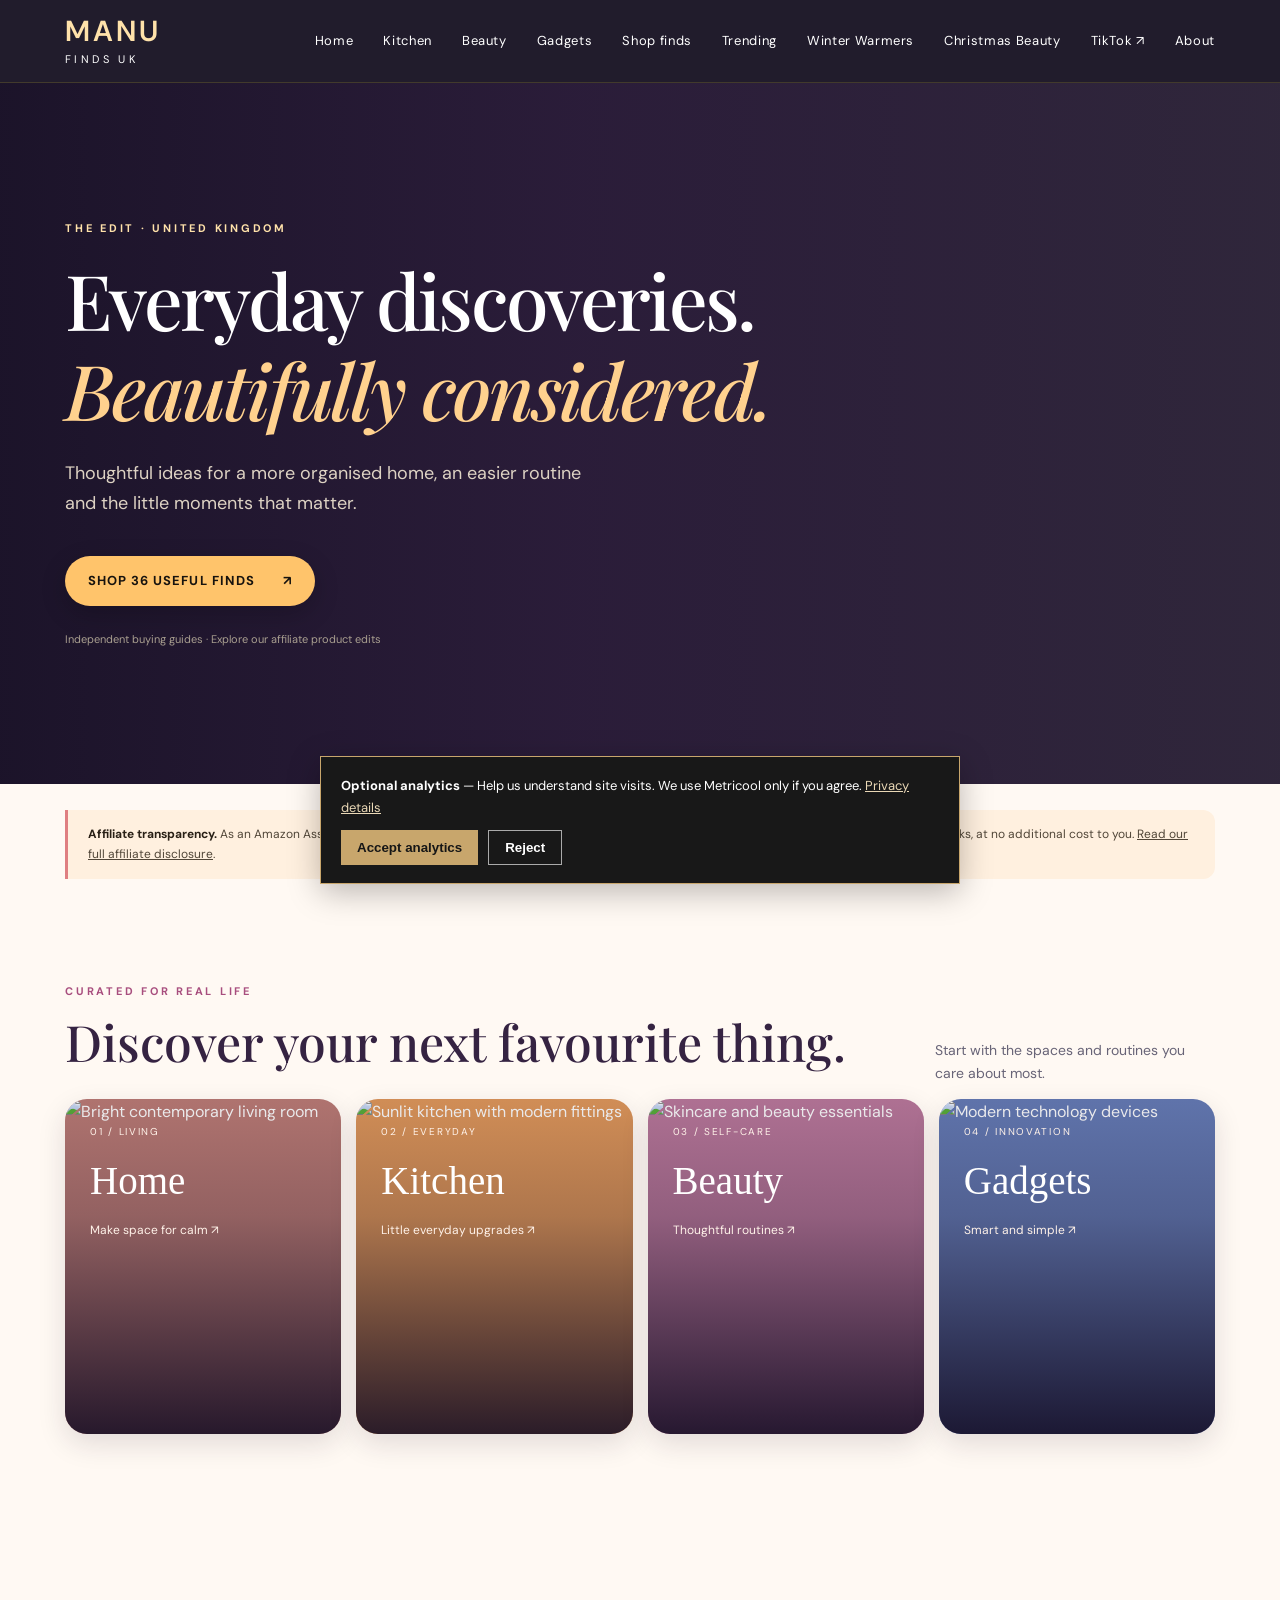
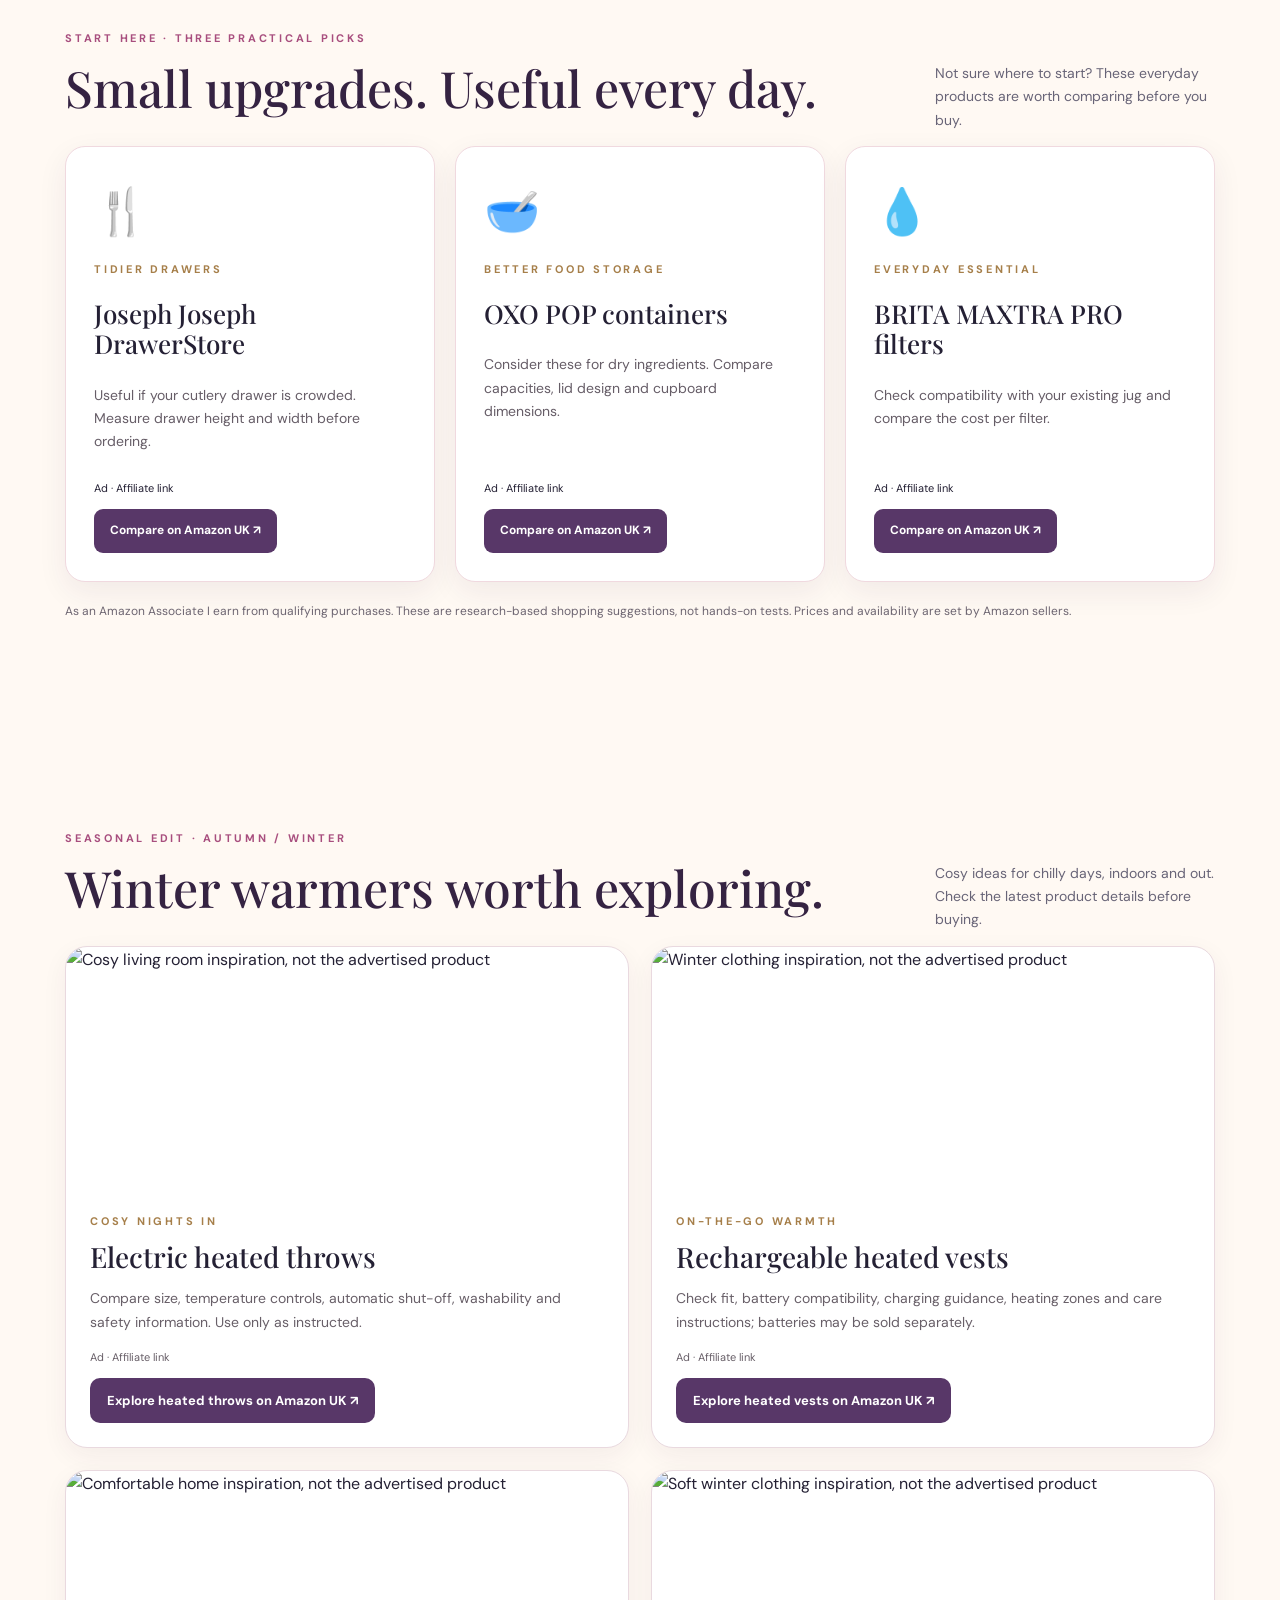
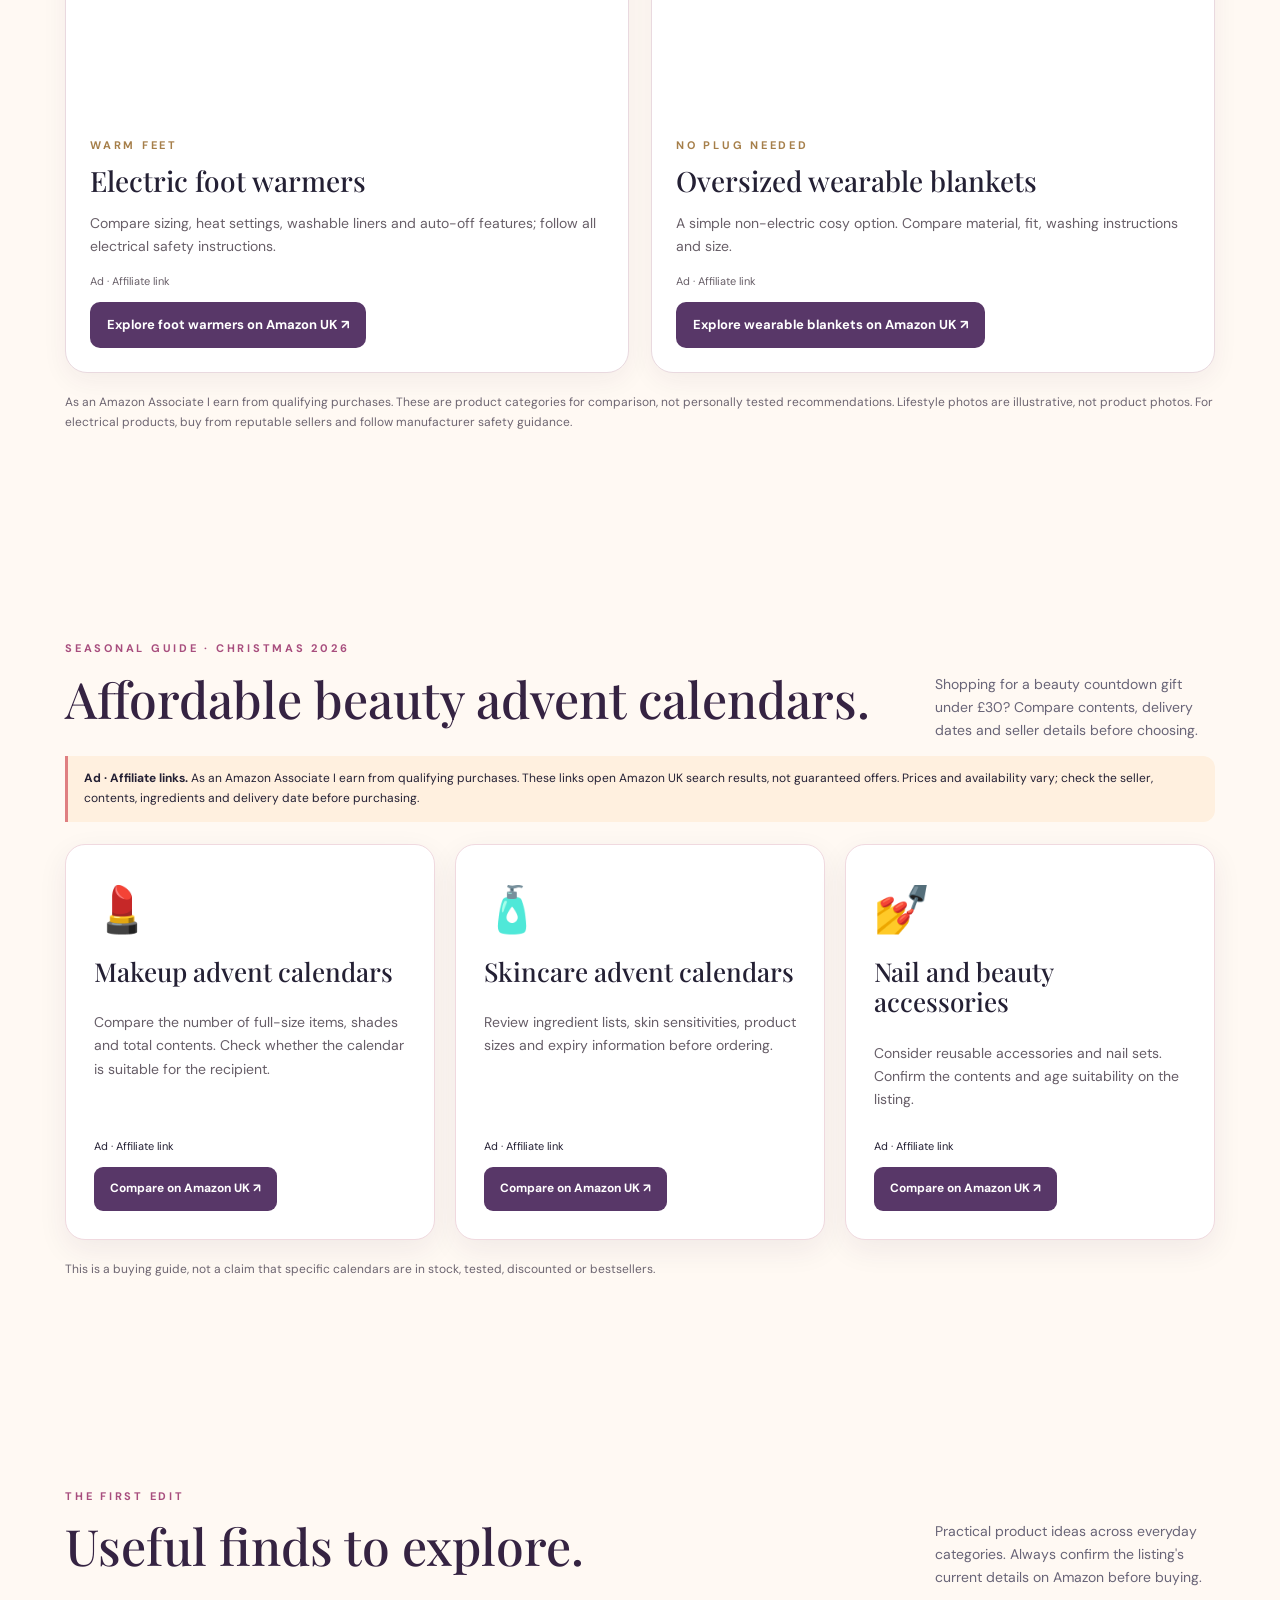
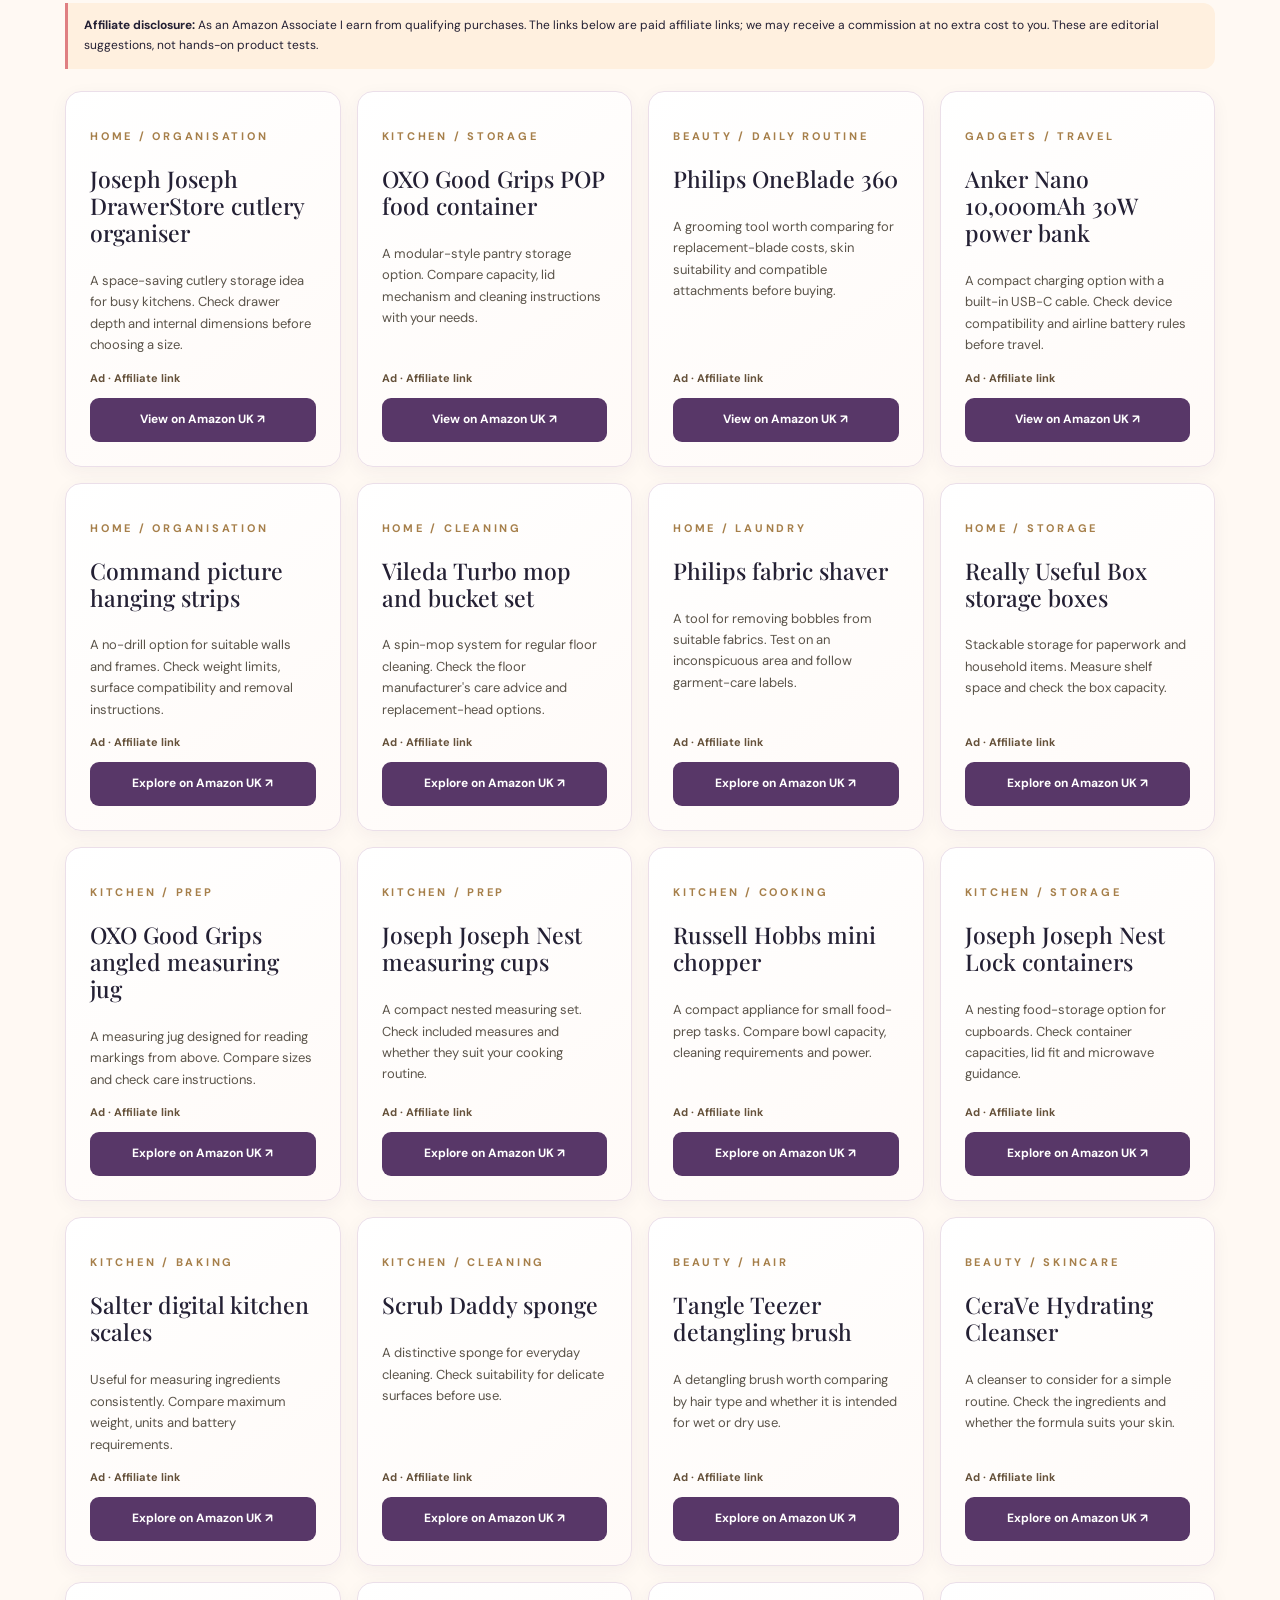
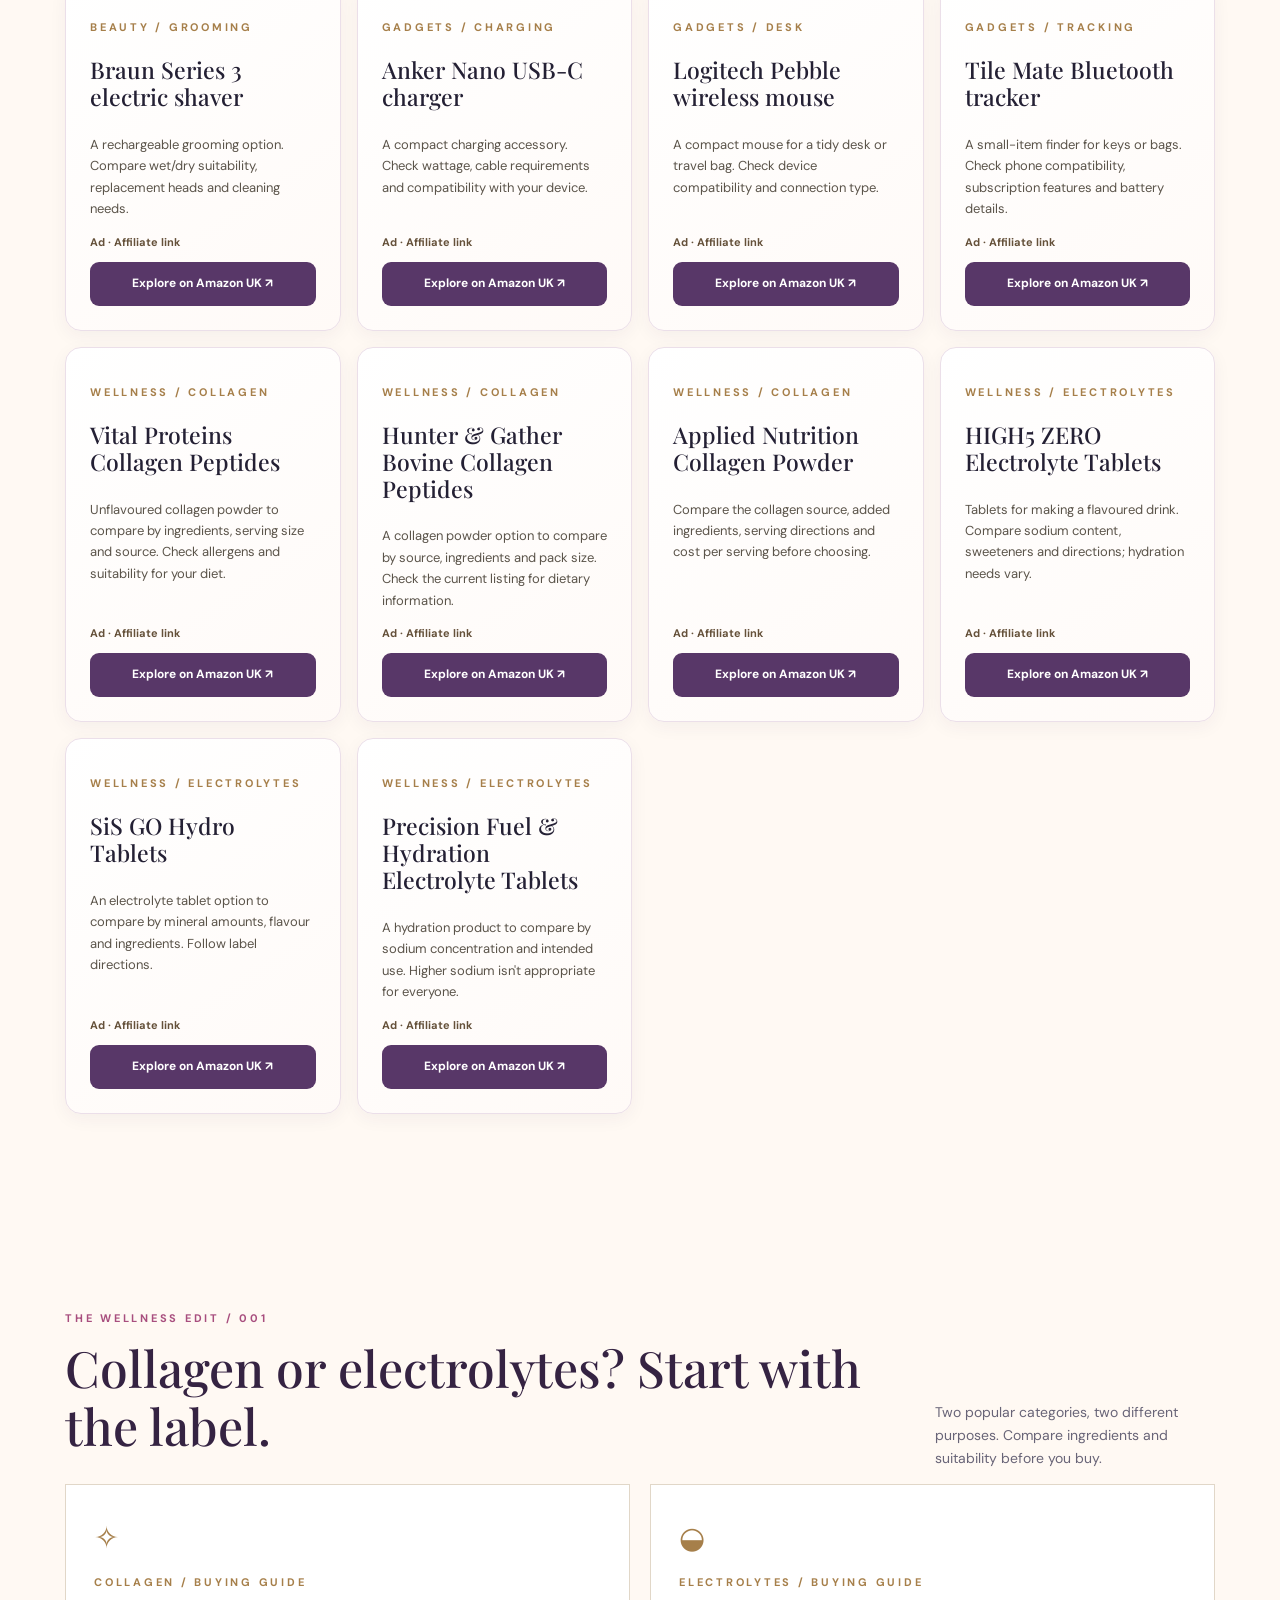
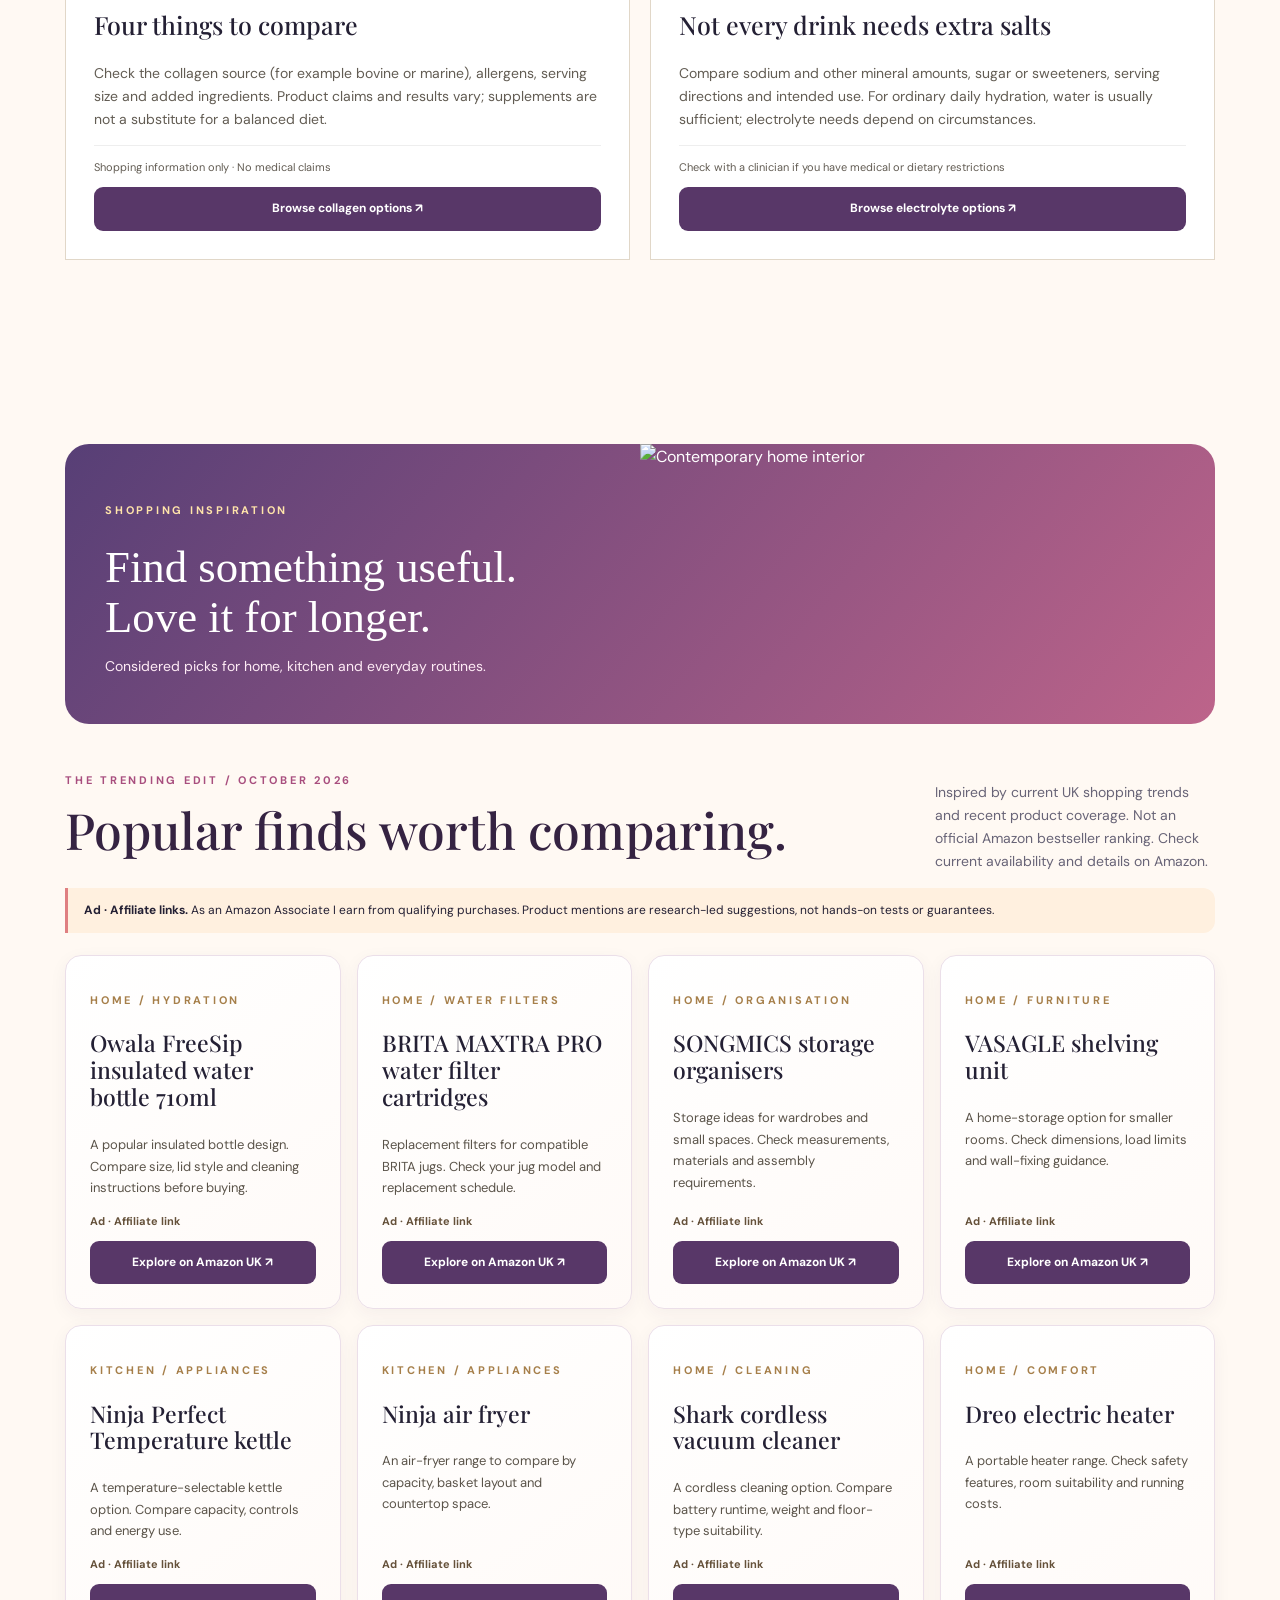
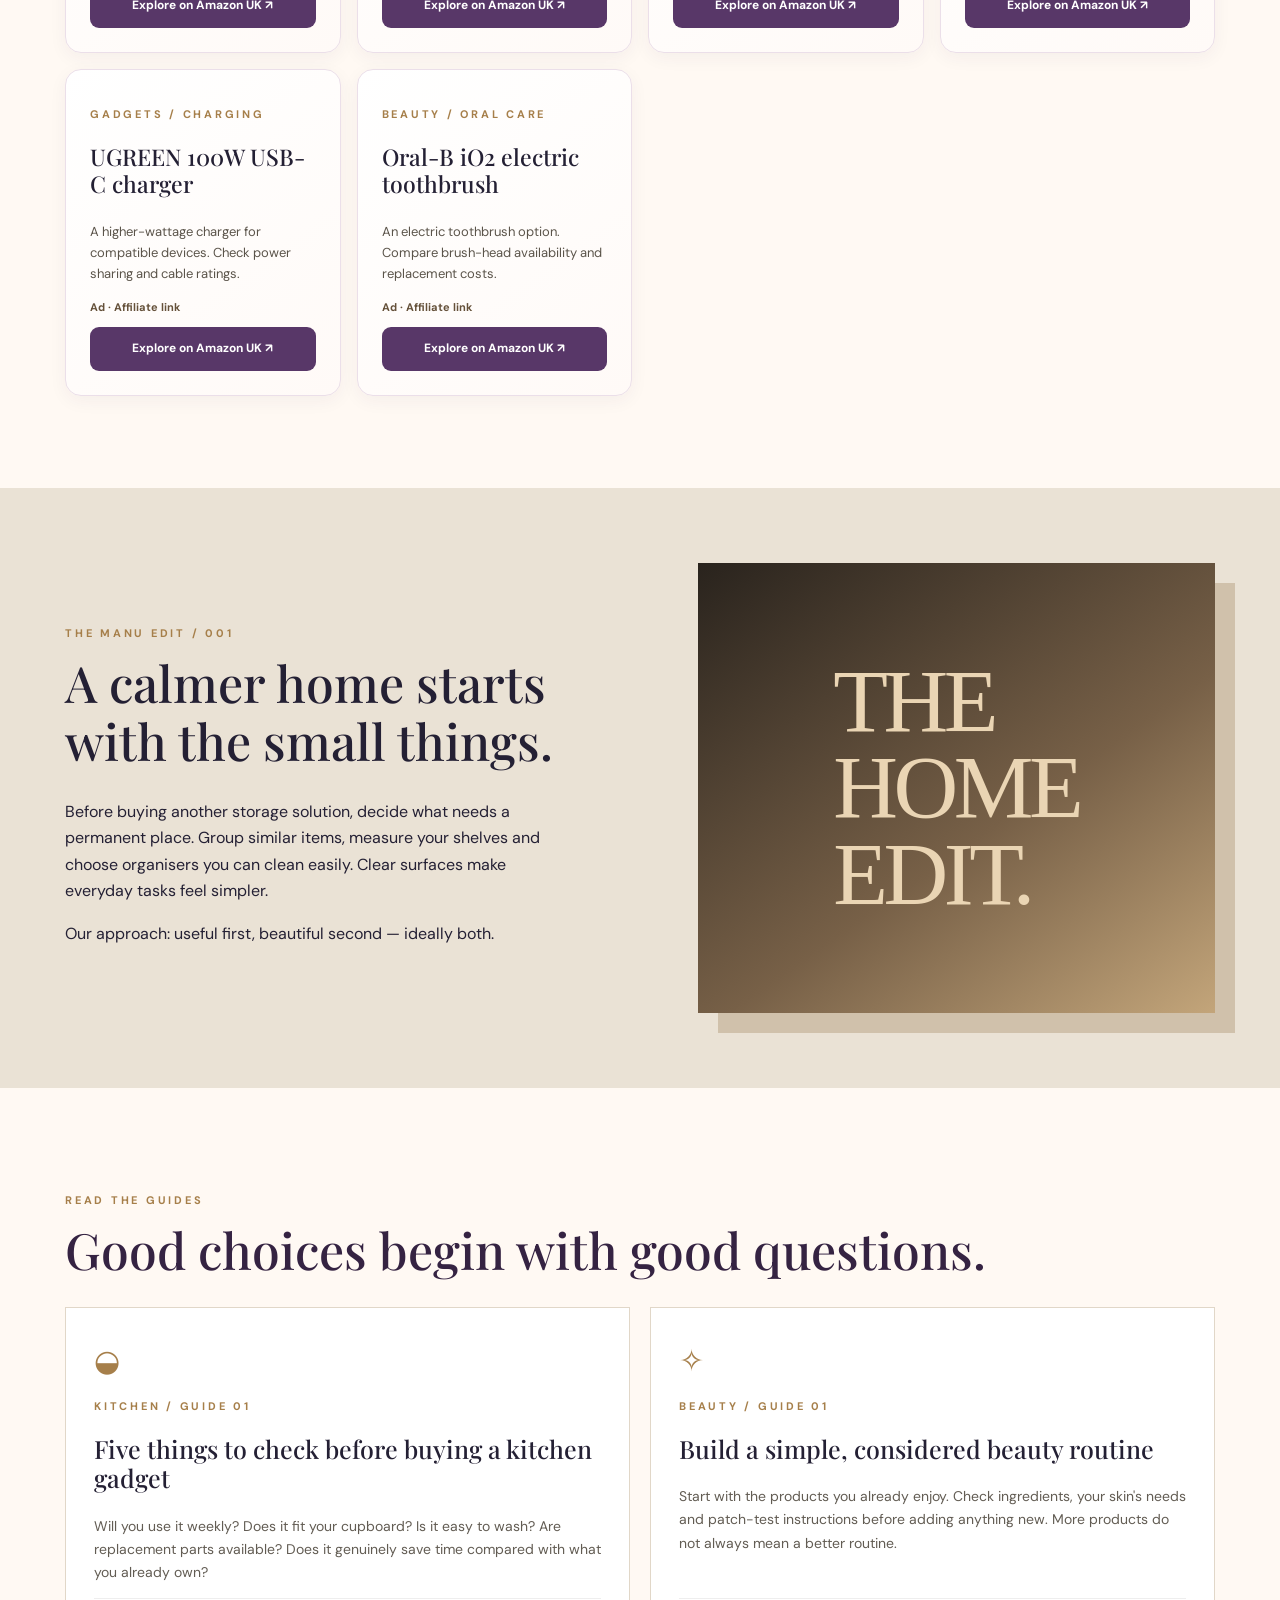
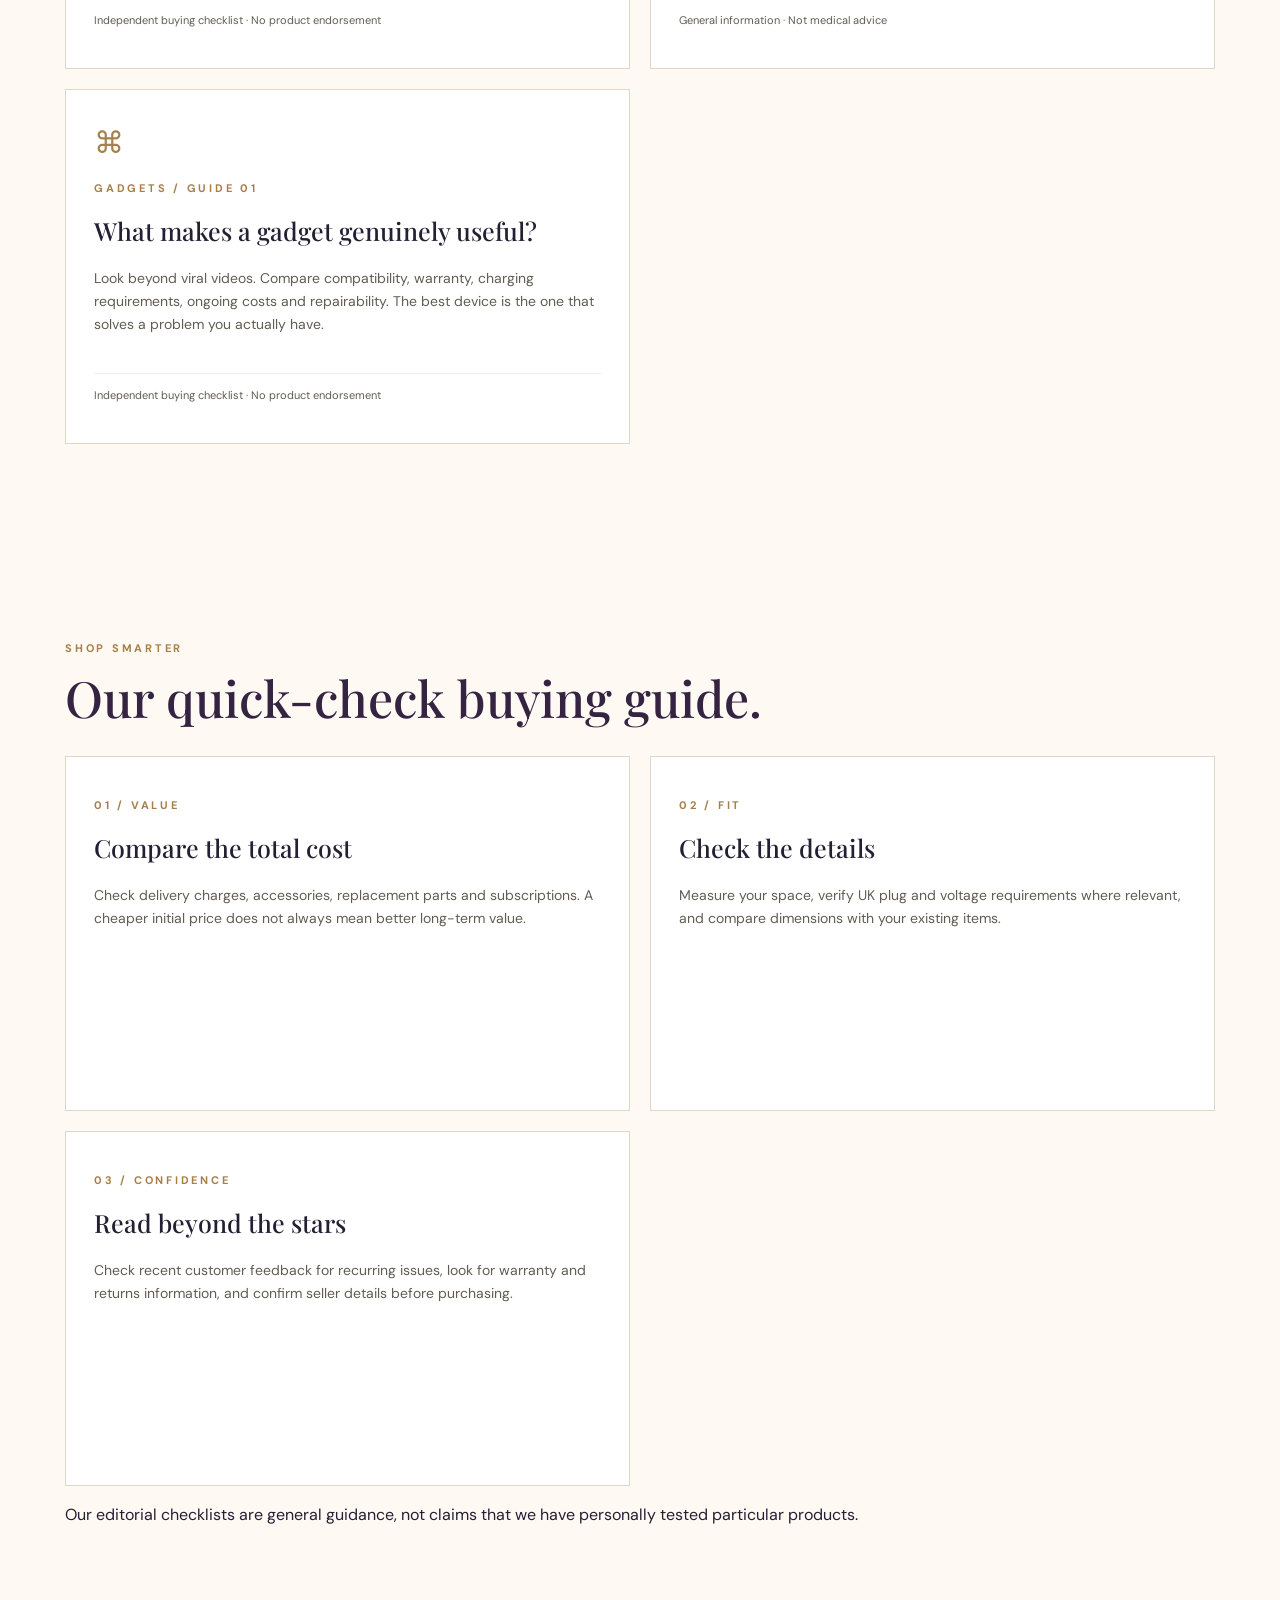
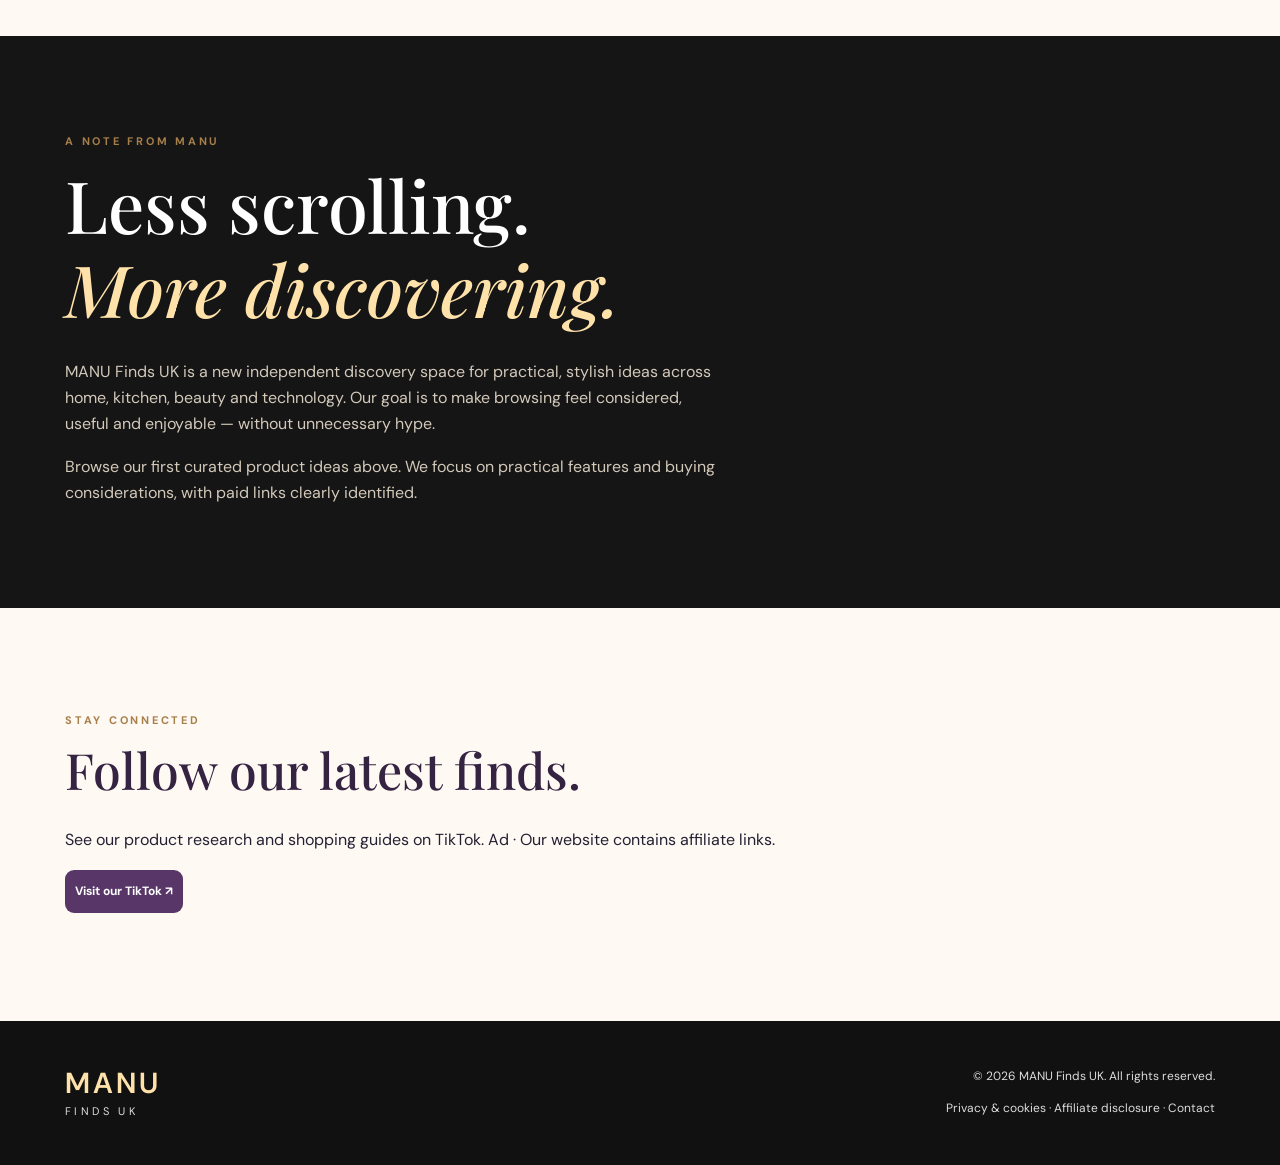
==== index.html @ 71a56d72 "Add FlexOffers website ownership verification meta tag" ====
<!doctype html>
<html lang="en-GB">
<head>
  <meta name="fo-verify" content="df361cd7-2258-45e1-a06f-f43f09813652">
  <meta charset="utf-8"><meta name="viewport" content="width=device-width, initial-scale=1">
  <meta name="description" content="Discover 36 useful Amazon UK finds for kitchen organisation, home storage, cleaning, beauty and everyday gadgets. Browse independent buying tips at MANU Finds UK."><link rel="canonical" href="https://manutz78.github.io/manu-finds-uk/"><meta property="og:type" content="website"><meta property="og:title" content="MANU Finds UK | 36 Useful Everyday Finds"><meta property="og:description" content="Explore useful kitchen, home, beauty and gadget ideas with practical buying tips and Amazon UK affiliate links."><meta property="og:url" content="https://manutz78.github.io/manu-finds-uk/">
  <meta name="theme-color" content="#111111"><meta name="robots" content="index,follow">
  <title>MANU Finds UK | Clever Finds. Better Living.</title>
  <link rel="stylesheet" href="styles.css">
  <!-- Optional Metricool analytics loads only after visitor consent; see privacy.html. -->
</head>
<body>
<a class="skip" href="#main">Skip to content</a>
<header class="site-header"><div class="wrap nav"><a class="logo" href="#top" aria-label="MANU Finds UK home"><strong>MANU</strong><span>FINDS UK</span></a><button class="menu-toggle" type="button" aria-expanded="false" aria-controls="main-nav">Menu ☰</button><nav id="main-nav" aria-label="Main navigation"><a href="#home">Home</a><a href="#kitchen">Kitchen</a><a href="#beauty">Beauty</a><a href="#gadgets">Gadgets</a><a href="#products">Shop finds</a><a href="#trending">Trending</a><a href="#winter-warmers">Winter Warmers</a><a href="#christmas-beauty">Christmas Beauty</a><a href="https://www.tiktok.com/@adutza780" target="_blank" rel="noopener noreferrer">TikTok ↗</a><a href="#about">About</a></nav></div></header>
<main id="main">
<section class="hero hero-photo" id="top"><div class="wrap hero-inner"><p class="eyebrow">THE EDIT · UNITED KINGDOM</p><h1>Everyday discoveries.<br><em>Beautifully considered.</em></h1><p>Thoughtful ideas for a more organised home, an easier routine and the little moments that matter.</p><a class="btn" href="#products">Shop 36 useful finds <span aria-hidden="true">↗</span></a><p class="hero-note">Independent buying guides · Explore our affiliate product edits</p></div></section>
<section class="disclosure wrap" aria-label="Affiliate disclosure"><strong>Affiliate transparency.</strong> As an Amazon Associate I earn from qualifying purchases. We may receive a commission when you purchase through qualifying links, at no additional cost to you. <a href="disclosure.html">Read our full affiliate disclosure</a>.</section>
<section class="section wrap" id="home"><div class="section-top"><div><p class="eyebrow">CURATED FOR REAL LIFE</p><h2>Discover your next favourite thing.</h2></div><p>Start with the spaces and routines you care about most.</p></div><div class="category-grid">
<a class="category category-home" href="#home-edit"><img class="category-photo" src="https://images.unsplash.com/photo-1600585154340-be6161a56a0c?auto=format&amp;fit=crop&amp;w=800&amp;q=80" alt="Bright contemporary living room" loading="lazy" decoding="async"><span class="category-shade" aria-hidden="true"></span><span class="category-text"><small>01 / LIVING</small><strong>Home</strong><span>Make space for calm ↗</span></span></a>
<a class="category category-kitchen" href="#kitchen"><img class="category-photo" src="https://images.unsplash.com/photo-1556911220-bff31c812dba?auto=format&amp;fit=crop&amp;w=800&amp;q=80" alt="Sunlit kitchen with modern fittings" loading="lazy" decoding="async"><span class="category-shade" aria-hidden="true"></span><span class="category-text"><small>02 / EVERYDAY</small><strong>Kitchen</strong><span>Little everyday upgrades ↗</span></span></a>
<a class="category category-beauty" href="#beauty"><img class="category-photo" src="https://images.unsplash.com/photo-1596462502278-27bfdc403348?auto=format&amp;fit=crop&amp;w=800&amp;q=80" alt="Skincare and beauty essentials" loading="lazy" decoding="async"><span class="category-shade" aria-hidden="true"></span><span class="category-text"><small>03 / SELF-CARE</small><strong>Beauty</strong><span>Thoughtful routines ↗</span></span></a>
<a class="category category-gadgets" href="#gadgets"><img class="category-photo" src="https://images.unsplash.com/photo-1519389950473-47ba0277781c?auto=format&amp;fit=crop&amp;w=800&amp;q=80" alt="Modern technology devices" loading="lazy" decoding="async"><span class="category-shade" aria-hidden="true"></span><span class="category-text"><small>04 / INNOVATION</small><strong>Gadgets</strong><span>Smart and simple ↗</span></span></a>
</div></section>
<section class="section wrap" id="quick-picks" aria-label="Start here shopping guide"><div class="section-top"><div><p class="eyebrow">START HERE · THREE PRACTICAL PICKS</p><h2>Small upgrades. Useful every day.</h2></div><p>Not sure where to start? These everyday products are worth comparing before you buy.</p></div><div class="quick-picks-grid"><article class="quick-pick"><span class="quick-pick-icon" aria-hidden="true">🍴</span><p class="eyebrow">TIDIER DRAWERS</p><h3>Joseph Joseph DrawerStore</h3><p>Useful if your cutlery drawer is crowded. Measure drawer height and width before ordering.</p><span class="affiliate-label">Ad · Affiliate link</span><a class="pick-link" href="https://www.amazon.co.uk/s?k=Joseph+Joseph+DrawerStore+compact+cutlery+organiser&amp;tag=manufindsuk-21" target="_blank" rel="sponsored noopener noreferrer">Compare on Amazon UK ↗</a></article><article class="quick-pick"><span class="quick-pick-icon" aria-hidden="true">🥣</span><p class="eyebrow">BETTER FOOD STORAGE</p><h3>OXO POP containers</h3><p>Consider these for dry ingredients. Compare capacities, lid design and cupboard dimensions.</p><span class="affiliate-label">Ad · Affiliate link</span><a class="pick-link" href="https://www.amazon.co.uk/s?k=OXO+Good+Grips+POP+food+container&amp;tag=manufindsuk-21" target="_blank" rel="sponsored noopener noreferrer">Compare on Amazon UK ↗</a></article><article class="quick-pick"><span class="quick-pick-icon" aria-hidden="true">💧</span><p class="eyebrow">EVERYDAY ESSENTIAL</p><h3>BRITA MAXTRA PRO filters</h3><p>Check compatibility with your existing jug and compare the cost per filter.</p><span class="affiliate-label">Ad · Affiliate link</span><a class="pick-link" href="https://www.amazon.co.uk/s?k=BRITA+MAXTRA+PRO+water+filter+cartridges&amp;tag=manufindsuk-21" target="_blank" rel="sponsored noopener noreferrer">Compare on Amazon UK ↗</a></article></div><p class="quick-disclosure">As an Amazon Associate I earn from qualifying purchases. These are research-based shopping suggestions, not hands-on tests. Prices and availability are set by Amazon sellers.</p></section>
<section class="section wrap" id="winter-warmers"><div class="section-top"><div><p class="eyebrow">SEASONAL EDIT · AUTUMN / WINTER</p><h2>Winter warmers worth exploring.</h2></div><p>Cosy ideas for chilly days, indoors and out. Check the latest product details before buying.</p></div><div class="winter-grid"><article class="winter-card"><img src="https://images.unsplash.com/photo-1600210492486-724fe5c67fb0?auto=format&amp;fit=crop&amp;w=900&amp;q=80" alt="Cosy living room inspiration, not the advertised product" loading="lazy"><div><p class="eyebrow">COSY NIGHTS IN</p><h3>Electric heated throws</h3><p>Compare size, temperature controls, automatic shut-off, washability and safety information. Use only as instructed.</p><small>Ad · Affiliate link</small><a href="https://www.amazon.co.uk/s?k=heated+throw+blanket+auto+shut+off&amp;tag=manufindsuk-21" target="_blank" rel="sponsored noopener noreferrer">Explore heated throws on Amazon UK ↗</a></div></article><article class="winter-card"><img src="https://images.unsplash.com/photo-1483985988355-763728e1935b?auto=format&amp;fit=crop&amp;w=900&amp;q=80" alt="Winter clothing inspiration, not the advertised product" loading="lazy"><div><p class="eyebrow">ON-THE-GO WARMTH</p><h3>Rechargeable heated vests</h3><p>Check fit, battery compatibility, charging guidance, heating zones and care instructions; batteries may be sold separately.</p><small>Ad · Affiliate link</small><a href="https://www.amazon.co.uk/s?k=rechargeable+heated+vest+UK&amp;tag=manufindsuk-21" target="_blank" rel="sponsored noopener noreferrer">Explore heated vests on Amazon UK ↗</a></div></article><article class="winter-card"><img src="https://images.unsplash.com/photo-1540574163026-643ea20ade25?auto=format&amp;fit=crop&amp;w=900&amp;q=80" alt="Comfortable home inspiration, not the advertised product" loading="lazy"><div><p class="eyebrow">WARM FEET</p><h3>Electric foot warmers</h3><p>Compare sizing, heat settings, washable liners and auto-off features; follow all electrical safety instructions.</p><small>Ad · Affiliate link</small><a href="https://www.amazon.co.uk/s?k=electric+foot+warmer+auto+shut+off&amp;tag=manufindsuk-21" target="_blank" rel="sponsored noopener noreferrer">Explore foot warmers on Amazon UK ↗</a></div></article><article class="winter-card"><img src="https://images.unsplash.com/photo-1512436991641-6745cdb1723f?auto=format&amp;fit=crop&amp;w=900&amp;q=80" alt="Soft winter clothing inspiration, not the advertised product" loading="lazy"><div><p class="eyebrow">NO PLUG NEEDED</p><h3>Oversized wearable blankets</h3><p>A simple non-electric cosy option. Compare material, fit, washing instructions and size.</p><small>Ad · Affiliate link</small><a href="https://www.amazon.co.uk/s?k=oversized+wearable+blanket+hoodie&amp;tag=manufindsuk-21" target="_blank" rel="sponsored noopener noreferrer">Explore wearable blankets on Amazon UK ↗</a></div></article></div><p class="quick-disclosure">As an Amazon Associate I earn from qualifying purchases. These are product categories for comparison, not personally tested recommendations. Lifestyle photos are illustrative, not product photos. For electrical products, buy from reputable sellers and follow manufacturer safety guidance.</p></section>
<section class="section wrap" id="christmas-beauty"><div class="section-top"><div><p class="eyebrow">SEASONAL GUIDE · CHRISTMAS 2026</p><h2>Affordable beauty advent calendars.</h2></div><p>Shopping for a beauty countdown gift under £30? Compare contents, delivery dates and seller details before choosing.</p></div><p class="products-note"><strong>Ad · Affiliate links.</strong> As an Amazon Associate I earn from qualifying purchases. These links open Amazon UK search results, not guaranteed offers. Prices and availability vary; check the seller, contents, ingredients and delivery date before purchasing.</p><div class="quick-picks-grid"><article class="quick-pick"><span class="quick-pick-icon" aria-hidden="true">💄</span><h3>Makeup advent calendars</h3><p>Compare the number of full-size items, shades and total contents. Check whether the calendar is suitable for the recipient.</p><span class="affiliate-label">Ad · Affiliate link</span><a class="pick-link" href="https://www.amazon.co.uk/s?k=makeup+advent+calendar+2026+under+30&amp;tag=manufindsuk-21" rel="sponsored noopener noreferrer" target="_blank">Compare on Amazon UK ↗</a></article><article class="quick-pick"><span class="quick-pick-icon" aria-hidden="true">🧴</span><h3>Skincare advent calendars</h3><p>Review ingredient lists, skin sensitivities, product sizes and expiry information before ordering.</p><span class="affiliate-label">Ad · Affiliate link</span><a class="pick-link" href="https://www.amazon.co.uk/s?k=skincare+advent+calendar+2026+under+30&amp;tag=manufindsuk-21" rel="sponsored noopener noreferrer" target="_blank">Compare on Amazon UK ↗</a></article><article class="quick-pick"><span class="quick-pick-icon" aria-hidden="true">💅</span><h3>Nail and beauty accessories</h3><p>Consider reusable accessories and nail sets. Confirm the contents and age suitability on the listing.</p><span class="affiliate-label">Ad · Affiliate link</span><a class="pick-link" href="https://www.amazon.co.uk/s?k=beauty+accessories+advent+calendar+2026&amp;tag=manufindsuk-21" rel="sponsored noopener noreferrer" target="_blank">Compare on Amazon UK ↗</a></article></div><p class="quick-disclosure">This is a buying guide, not a claim that specific calendars are in stock, tested, discounted or bestsellers.</p></section>
<section class="section wrap" id="products"><div class="section-top"><div><p class="eyebrow">THE FIRST EDIT</p><h2>Useful finds to explore.</h2></div><p>Practical product ideas across everyday categories. Always confirm the listing's current details on Amazon before buying.</p></div><p class="products-note"><strong>Affiliate disclosure:</strong> As an Amazon Associate I earn from qualifying purchases. The links below are paid affiliate links; we may receive a commission at no extra cost to you. These are editorial suggestions, not hands-on product tests.</p><div class="pick-grid"><article class="pick"><p class="eyebrow">HOME / ORGANISATION</p><h3>Joseph Joseph DrawerStore cutlery organiser</h3><p>A space-saving cutlery storage idea for busy kitchens. Check drawer depth and internal dimensions before choosing a size.</p><p class="affiliate-label">Ad · Affiliate link</p><a class="pick-link" href="https://www.amazon.co.uk/s?k=Joseph+Joseph+DrawerStore+compact+cutlery+organiser&tag=manufindsuk-21" target="_blank" rel="sponsored noopener noreferrer">View on Amazon UK ↗</a></article><article class="pick"><p class="eyebrow">KITCHEN / STORAGE</p><h3>OXO Good Grips POP food container</h3><p>A modular-style pantry storage option. Compare capacity, lid mechanism and cleaning instructions with your needs.</p><p class="affiliate-label">Ad · Affiliate link</p><a class="pick-link" href="https://www.amazon.co.uk/s?k=OXO+Good+Grips+POP+airtight+food+container&tag=manufindsuk-21" target="_blank" rel="sponsored noopener noreferrer">View on Amazon UK ↗</a></article><article class="pick"><p class="eyebrow">BEAUTY / DAILY ROUTINE</p><h3>Philips OneBlade 360</h3><p>A grooming tool worth comparing for replacement-blade costs, skin suitability and compatible attachments before buying.</p><p class="affiliate-label">Ad · Affiliate link</p><a class="pick-link" href="https://www.amazon.co.uk/s?k=Philips+OneBlade+360+face+body&tag=manufindsuk-21" target="_blank" rel="sponsored noopener noreferrer">View on Amazon UK ↗</a></article><article class="pick"><p class="eyebrow">GADGETS / TRAVEL</p><h3>Anker Nano 10,000mAh 30W power bank</h3><p>A compact charging option with a built-in USB-C cable. Check device compatibility and airline battery rules before travel.</p><p class="affiliate-label">Ad · Affiliate link</p><a class="pick-link" href="https://www.amazon.co.uk/dp/B0C9CJKCH3?tag=manufindsuk-21" target="_blank" rel="sponsored noopener noreferrer">View on Amazon UK ↗</a></article><article class="pick"><p class="eyebrow">HOME / ORGANISATION</p><h3>Command picture hanging strips</h3><p>A no-drill option for suitable walls and frames. Check weight limits, surface compatibility and removal instructions.</p><p class="affiliate-label">Ad · Affiliate link</p><a class="pick-link" href="https://www.amazon.co.uk/s?k=Command+picture+hanging+strips&amp;tag=manufindsuk-21" target="_blank" rel="sponsored noopener noreferrer">Explore on Amazon UK ↗</a></article><article class="pick"><p class="eyebrow">HOME / CLEANING</p><h3>Vileda Turbo mop and bucket set</h3><p>A spin-mop system for regular floor cleaning. Check the floor manufacturer's care advice and replacement-head options.</p><p class="affiliate-label">Ad · Affiliate link</p><a class="pick-link" href="https://www.amazon.co.uk/s?k=Vileda+Turbo+mop+bucket+set&amp;tag=manufindsuk-21" target="_blank" rel="sponsored noopener noreferrer">Explore on Amazon UK ↗</a></article><article class="pick"><p class="eyebrow">HOME / LAUNDRY</p><h3>Philips fabric shaver</h3><p>A tool for removing bobbles from suitable fabrics. Test on an inconspicuous area and follow garment-care labels.</p><p class="affiliate-label">Ad · Affiliate link</p><a class="pick-link" href="https://www.amazon.co.uk/s?k=Philips+fabric+shaver+lint+remover&amp;tag=manufindsuk-21" target="_blank" rel="sponsored noopener noreferrer">Explore on Amazon UK ↗</a></article><article class="pick"><p class="eyebrow">HOME / STORAGE</p><h3>Really Useful Box storage boxes</h3><p>Stackable storage for paperwork and household items. Measure shelf space and check the box capacity.</p><p class="affiliate-label">Ad · Affiliate link</p><a class="pick-link" href="https://www.amazon.co.uk/s?k=Really+Useful+Box+storage+boxes&amp;tag=manufindsuk-21" target="_blank" rel="sponsored noopener noreferrer">Explore on Amazon UK ↗</a></article><article class="pick"><p class="eyebrow">KITCHEN / PREP</p><h3>OXO Good Grips angled measuring jug</h3><p>A measuring jug designed for reading markings from above. Compare sizes and check care instructions.</p><p class="affiliate-label">Ad · Affiliate link</p><a class="pick-link" href="https://www.amazon.co.uk/s?k=OXO+Good+Grips+angled+measuring+jug&amp;tag=manufindsuk-21" target="_blank" rel="sponsored noopener noreferrer">Explore on Amazon UK ↗</a></article><article class="pick"><p class="eyebrow">KITCHEN / PREP</p><h3>Joseph Joseph Nest measuring cups</h3><p>A compact nested measuring set. Check included measures and whether they suit your cooking routine.</p><p class="affiliate-label">Ad · Affiliate link</p><a class="pick-link" href="https://www.amazon.co.uk/s?k=Joseph+Joseph+Nest+measuring+cups&amp;tag=manufindsuk-21" target="_blank" rel="sponsored noopener noreferrer">Explore on Amazon UK ↗</a></article><article class="pick"><p class="eyebrow">KITCHEN / COOKING</p><h3>Russell Hobbs mini chopper</h3><p>A compact appliance for small food-prep tasks. Compare bowl capacity, cleaning requirements and power.</p><p class="affiliate-label">Ad · Affiliate link</p><a class="pick-link" href="https://www.amazon.co.uk/s?k=Russell+Hobbs+mini+chopper&amp;tag=manufindsuk-21" target="_blank" rel="sponsored noopener noreferrer">Explore on Amazon UK ↗</a></article><article class="pick"><p class="eyebrow">KITCHEN / STORAGE</p><h3>Joseph Joseph Nest Lock containers</h3><p>A nesting food-storage option for cupboards. Check container capacities, lid fit and microwave guidance.</p><p class="affiliate-label">Ad · Affiliate link</p><a class="pick-link" href="https://www.amazon.co.uk/s?k=Joseph+Joseph+Nest+Lock+food+storage+containers&amp;tag=manufindsuk-21" target="_blank" rel="sponsored noopener noreferrer">Explore on Amazon UK ↗</a></article><article class="pick"><p class="eyebrow">KITCHEN / BAKING</p><h3>Salter digital kitchen scales</h3><p>Useful for measuring ingredients consistently. Compare maximum weight, units and battery requirements.</p><p class="affiliate-label">Ad · Affiliate link</p><a class="pick-link" href="https://www.amazon.co.uk/s?k=Salter+digital+kitchen+scales&amp;tag=manufindsuk-21" target="_blank" rel="sponsored noopener noreferrer">Explore on Amazon UK ↗</a></article><article class="pick"><p class="eyebrow">KITCHEN / CLEANING</p><h3>Scrub Daddy sponge</h3><p>A distinctive sponge for everyday cleaning. Check suitability for delicate surfaces before use.</p><p class="affiliate-label">Ad · Affiliate link</p><a class="pick-link" href="https://www.amazon.co.uk/s?k=Scrub+Daddy+original+sponge&amp;tag=manufindsuk-21" target="_blank" rel="sponsored noopener noreferrer">Explore on Amazon UK ↗</a></article><article class="pick"><p class="eyebrow">BEAUTY / HAIR</p><h3>Tangle Teezer detangling brush</h3><p>A detangling brush worth comparing by hair type and whether it is intended for wet or dry use.</p><p class="affiliate-label">Ad · Affiliate link</p><a class="pick-link" href="https://www.amazon.co.uk/s?k=Tangle+Teezer+detangling+brush&amp;tag=manufindsuk-21" target="_blank" rel="sponsored noopener noreferrer">Explore on Amazon UK ↗</a></article><article class="pick"><p class="eyebrow">BEAUTY / SKINCARE</p><h3>CeraVe Hydrating Cleanser</h3><p>A cleanser to consider for a simple routine. Check the ingredients and whether the formula suits your skin.</p><p class="affiliate-label">Ad · Affiliate link</p><a class="pick-link" href="https://www.amazon.co.uk/s?k=CeraVe+Hydrating+Cleanser&amp;tag=manufindsuk-21" target="_blank" rel="sponsored noopener noreferrer">Explore on Amazon UK ↗</a></article><article class="pick"><p class="eyebrow">BEAUTY / GROOMING</p><h3>Braun Series 3 electric shaver</h3><p>A rechargeable grooming option. Compare wet/dry suitability, replacement heads and cleaning needs.</p><p class="affiliate-label">Ad · Affiliate link</p><a class="pick-link" href="https://www.amazon.co.uk/s?k=Braun+Series+3+electric+shaver&amp;tag=manufindsuk-21" target="_blank" rel="sponsored noopener noreferrer">Explore on Amazon UK ↗</a></article><article class="pick"><p class="eyebrow">GADGETS / CHARGING</p><h3>Anker Nano USB-C charger</h3><p>A compact charging accessory. Check wattage, cable requirements and compatibility with your device.</p><p class="affiliate-label">Ad · Affiliate link</p><a class="pick-link" href="https://www.amazon.co.uk/s?k=Anker+Nano+USB+C+charger&amp;tag=manufindsuk-21" target="_blank" rel="sponsored noopener noreferrer">Explore on Amazon UK ↗</a></article><article class="pick"><p class="eyebrow">GADGETS / DESK</p><h3>Logitech Pebble wireless mouse</h3><p>A compact mouse for a tidy desk or travel bag. Check device compatibility and connection type.</p><p class="affiliate-label">Ad · Affiliate link</p><a class="pick-link" href="https://www.amazon.co.uk/s?k=Logitech+Pebble+wireless+mouse&amp;tag=manufindsuk-21" target="_blank" rel="sponsored noopener noreferrer">Explore on Amazon UK ↗</a></article><article class="pick"><p class="eyebrow">GADGETS / TRACKING</p><h3>Tile Mate Bluetooth tracker</h3><p>A small-item finder for keys or bags. Check phone compatibility, subscription features and battery details.</p><p class="affiliate-label">Ad · Affiliate link</p><a class="pick-link" href="https://www.amazon.co.uk/s?k=Tile+Mate+Bluetooth+tracker&amp;tag=manufindsuk-21" target="_blank" rel="sponsored noopener noreferrer">Explore on Amazon UK ↗</a></article><article class="pick"><p class="eyebrow">WELLNESS / COLLAGEN</p><h3>Vital Proteins Collagen Peptides</h3><p>Unflavoured collagen powder to compare by ingredients, serving size and source. Check allergens and suitability for your diet.</p><p class="affiliate-label">Ad · Affiliate link</p><a class="pick-link" href="https://www.amazon.co.uk/s?k=Vital+Proteins+Collagen+Peptides&amp;tag=manufindsuk-21" target="_blank" rel="sponsored noopener noreferrer">Explore on Amazon UK ↗</a></article><article class="pick"><p class="eyebrow">WELLNESS / COLLAGEN</p><h3>Hunter &amp; Gather Bovine Collagen Peptides</h3><p>A collagen powder option to compare by source, ingredients and pack size. Check the current listing for dietary information.</p><p class="affiliate-label">Ad · Affiliate link</p><a class="pick-link" href="https://www.amazon.co.uk/s?k=Hunter+Gather+collagen+peptides&amp;tag=manufindsuk-21" target="_blank" rel="sponsored noopener noreferrer">Explore on Amazon UK ↗</a></article><article class="pick"><p class="eyebrow">WELLNESS / COLLAGEN</p><h3>Applied Nutrition Collagen Powder</h3><p>Compare the collagen source, added ingredients, serving directions and cost per serving before choosing.</p><p class="affiliate-label">Ad · Affiliate link</p><a class="pick-link" href="https://www.amazon.co.uk/s?k=Applied+Nutrition+collagen+powder&amp;tag=manufindsuk-21" target="_blank" rel="sponsored noopener noreferrer">Explore on Amazon UK ↗</a></article><article class="pick"><p class="eyebrow">WELLNESS / ELECTROLYTES</p><h3>HIGH5 ZERO Electrolyte Tablets</h3><p>Tablets for making a flavoured drink. Compare sodium content, sweeteners and directions; hydration needs vary.</p><p class="affiliate-label">Ad · Affiliate link</p><a class="pick-link" href="https://www.amazon.co.uk/s?k=HIGH5+ZERO+electrolyte+tablets&amp;tag=manufindsuk-21" target="_blank" rel="sponsored noopener noreferrer">Explore on Amazon UK ↗</a></article><article class="pick"><p class="eyebrow">WELLNESS / ELECTROLYTES</p><h3>SiS GO Hydro Tablets</h3><p>An electrolyte tablet option to compare by mineral amounts, flavour and ingredients. Follow label directions.</p><p class="affiliate-label">Ad · Affiliate link</p><a class="pick-link" href="https://www.amazon.co.uk/s?k=Science+in+Sport+GO+Hydro+tablets&amp;tag=manufindsuk-21" target="_blank" rel="sponsored noopener noreferrer">Explore on Amazon UK ↗</a></article><article class="pick"><p class="eyebrow">WELLNESS / ELECTROLYTES</p><h3>Precision Fuel &amp; Hydration Electrolyte Tablets</h3><p>A hydration product to compare by sodium concentration and intended use. Higher sodium isn't appropriate for everyone.</p><p class="affiliate-label">Ad · Affiliate link</p><a class="pick-link" href="https://www.amazon.co.uk/s?k=Precision+Fuel+Hydration+electrolyte+tablets&amp;tag=manufindsuk-21" target="_blank" rel="sponsored noopener noreferrer">Explore on Amazon UK ↗</a></article></div></section><section class="section wrap" id="wellness-guide"><div class="section-top"><div><p class="eyebrow">THE WELLNESS EDIT / 001</p><h2>Collagen or electrolytes? Start with the label.</h2></div><p>Two popular categories, two different purposes. Compare ingredients and suitability before you buy.</p></div><div class="article-grid"><article class="article"><span class="article-icon" aria-hidden="true">✧</span><p class="eyebrow">COLLAGEN / BUYING GUIDE</p><h3>Four things to compare</h3><p>Check the collagen source (for example bovine or marine), allergens, serving size and added ingredients. Product claims and results vary; supplements are not a substitute for a balanced diet.</p><p class="article-foot">Shopping information only · No medical claims</p><a class="pick-link" href="#products">Browse collagen options ↗</a></article><article class="article"><span class="article-icon" aria-hidden="true">◒</span><p class="eyebrow">ELECTROLYTES / BUYING GUIDE</p><h3>Not every drink needs extra salts</h3><p>Compare sodium and other mineral amounts, sugar or sweeteners, serving directions and intended use. For ordinary daily hydration, water is usually sufficient; electrolyte needs depend on circumstances.</p><p class="article-foot">Check with a clinician if you have medical or dietary restrictions</p><a class="pick-link" href="#products">Browse electrolyte options ↗</a></article></div></section>
<section class="section wrap" id="trending"><div class="trend-banner"><div><p class="eyebrow">SHOPPING INSPIRATION</p><strong>Find something useful.<br>Love it for longer.</strong><span>Considered picks for home, kitchen and everyday routines.</span></div><img src="https://images.unsplash.com/photo-1600607687920-4e2a09cf159d?auto=format&amp;fit=crop&amp;w=1200&amp;q=80" alt="Contemporary home interior" loading="lazy" decoding="async"></div><div class="section-top"><div><p class="eyebrow">THE TRENDING EDIT / OCTOBER 2026</p><h2>Popular finds worth comparing.</h2></div><p>Inspired by current UK shopping trends and recent product coverage. Not an official Amazon bestseller ranking. Check current availability and details on Amazon.</p></div><p class="products-note"><strong>Ad · Affiliate links.</strong> As an Amazon Associate I earn from qualifying purchases. Product mentions are research-led suggestions, not hands-on tests or guarantees.</p><div class="pick-grid"><article class="pick"><p class="eyebrow">HOME / HYDRATION</p><h3>Owala FreeSip insulated water bottle 710ml</h3><p>A popular insulated bottle design. Compare size, lid style and cleaning instructions before buying.</p><p class="affiliate-label">Ad · Affiliate link</p><a class="pick-link" href="https://www.amazon.co.uk/s?k=Owala+FreeSip+insulated+water+bottle+710ml&amp;tag=manufindsuk-21" target="_blank" rel="sponsored noopener noreferrer">Explore on Amazon UK ↗</a></article><article class="pick"><p class="eyebrow">HOME / WATER FILTERS</p><h3>BRITA MAXTRA PRO water filter cartridges</h3><p>Replacement filters for compatible BRITA jugs. Check your jug model and replacement schedule.</p><p class="affiliate-label">Ad · Affiliate link</p><a class="pick-link" href="https://www.amazon.co.uk/s?k=BRITA+MAXTRA+PRO+filter+cartridges&amp;tag=manufindsuk-21" target="_blank" rel="sponsored noopener noreferrer">Explore on Amazon UK ↗</a></article><article class="pick"><p class="eyebrow">HOME / ORGANISATION</p><h3>SONGMICS storage organisers</h3><p>Storage ideas for wardrobes and small spaces. Check measurements, materials and assembly requirements.</p><p class="affiliate-label">Ad · Affiliate link</p><a class="pick-link" href="https://www.amazon.co.uk/s?k=SONGMICS+storage+organiser&amp;tag=manufindsuk-21" target="_blank" rel="sponsored noopener noreferrer">Explore on Amazon UK ↗</a></article><article class="pick"><p class="eyebrow">HOME / FURNITURE</p><h3>VASAGLE shelving unit</h3><p>A home-storage option for smaller rooms. Check dimensions, load limits and wall-fixing guidance.</p><p class="affiliate-label">Ad · Affiliate link</p><a class="pick-link" href="https://www.amazon.co.uk/s?k=VASAGLE+shelving+unit&amp;tag=manufindsuk-21" target="_blank" rel="sponsored noopener noreferrer">Explore on Amazon UK ↗</a></article><article class="pick"><p class="eyebrow">KITCHEN / APPLIANCES</p><h3>Ninja Perfect Temperature kettle</h3><p>A temperature-selectable kettle option. Compare capacity, controls and energy use.</p><p class="affiliate-label">Ad · Affiliate link</p><a class="pick-link" href="https://www.amazon.co.uk/s?k=Ninja+Perfect+Temperature+kettle&amp;tag=manufindsuk-21" target="_blank" rel="sponsored noopener noreferrer">Explore on Amazon UK ↗</a></article><article class="pick"><p class="eyebrow">KITCHEN / APPLIANCES</p><h3>Ninja air fryer</h3><p>An air-fryer range to compare by capacity, basket layout and countertop space.</p><p class="affiliate-label">Ad · Affiliate link</p><a class="pick-link" href="https://www.amazon.co.uk/s?k=Ninja+air+fryer&amp;tag=manufindsuk-21" target="_blank" rel="sponsored noopener noreferrer">Explore on Amazon UK ↗</a></article><article class="pick"><p class="eyebrow">HOME / CLEANING</p><h3>Shark cordless vacuum cleaner</h3><p>A cordless cleaning option. Compare battery runtime, weight and floor-type suitability.</p><p class="affiliate-label">Ad · Affiliate link</p><a class="pick-link" href="https://www.amazon.co.uk/s?k=Shark+cordless+vacuum+cleaner&amp;tag=manufindsuk-21" target="_blank" rel="sponsored noopener noreferrer">Explore on Amazon UK ↗</a></article><article class="pick"><p class="eyebrow">HOME / COMFORT</p><h3>Dreo electric heater</h3><p>A portable heater range. Check safety features, room suitability and running costs.</p><p class="affiliate-label">Ad · Affiliate link</p><a class="pick-link" href="https://www.amazon.co.uk/s?k=Dreo+electric+heater&amp;tag=manufindsuk-21" target="_blank" rel="sponsored noopener noreferrer">Explore on Amazon UK ↗</a></article><article class="pick"><p class="eyebrow">GADGETS / CHARGING</p><h3>UGREEN 100W USB-C charger</h3><p>A higher-wattage charger for compatible devices. Check power sharing and cable ratings.</p><p class="affiliate-label">Ad · Affiliate link</p><a class="pick-link" href="https://www.amazon.co.uk/s?k=UGREEN+100W+USB+C+charger&amp;tag=manufindsuk-21" target="_blank" rel="sponsored noopener noreferrer">Explore on Amazon UK ↗</a></article><article class="pick"><p class="eyebrow">BEAUTY / ORAL CARE</p><h3>Oral-B iO2 electric toothbrush</h3><p>An electric toothbrush option. Compare brush-head availability and replacement costs.</p><p class="affiliate-label">Ad · Affiliate link</p><a class="pick-link" href="https://www.amazon.co.uk/s?k=Oral+B+iO2+electric+toothbrush&amp;tag=manufindsuk-21" target="_blank" rel="sponsored noopener noreferrer">Explore on Amazon UK ↗</a></article></div></section>
<section class="feature" id="home-edit"><div class="wrap feature-inner"><div><p class="eyebrow">THE MANU EDIT / 001</p><h2>A calmer home starts with the small things.</h2><p>Before buying another storage solution, decide what needs a permanent place. Group similar items, measure your shelves and choose organisers you can clean easily. Clear surfaces make everyday tasks feel simpler.</p><p>Our approach: useful first, beautiful second — ideally both.</p></div><div class="feature-art" aria-hidden="true"><span>THE<br>HOME<br>EDIT.</span></div></div></section>
<section class="section wrap"><p class="eyebrow">READ THE GUIDES</p><h2>Good choices begin with good questions.</h2><div class="article-grid">
<article class="article" id="kitchen"><span class="article-icon" aria-hidden="true">◒</span><p class="eyebrow">KITCHEN / GUIDE 01</p><h3>Five things to check before buying a kitchen gadget</h3><p>Will you use it weekly? Does it fit your cupboard? Is it easy to wash? Are replacement parts available? Does it genuinely save time compared with what you already own?</p><p class="article-foot">Independent buying checklist · No product endorsement</p></article>
<article class="article" id="beauty"><span class="article-icon" aria-hidden="true">✧</span><p class="eyebrow">BEAUTY / GUIDE 01</p><h3>Build a simple, considered beauty routine</h3><p>Start with the products you already enjoy. Check ingredients, your skin's needs and patch-test instructions before adding anything new. More products do not always mean a better routine.</p><p class="article-foot">General information · Not medical advice</p></article>
<article class="article" id="gadgets"><span class="article-icon" aria-hidden="true">⌘</span><p class="eyebrow">GADGETS / GUIDE 01</p><h3>What makes a gadget genuinely useful?</h3><p>Look beyond viral videos. Compare compatibility, warranty, charging requirements, ongoing costs and repairability. The best device is the one that solves a problem you actually have.</p><p class="article-foot">Independent buying checklist · No product endorsement</p></article>
</div></section>
<section class="section wrap" id="buying-checklist"><p class="eyebrow">SHOP SMARTER</p><h2>Our quick-check buying guide.</h2><div class="article-grid"><article class="article"><p class="eyebrow">01 / VALUE</p><h3>Compare the total cost</h3><p>Check delivery charges, accessories, replacement parts and subscriptions. A cheaper initial price does not always mean better long-term value.</p></article><article class="article"><p class="eyebrow">02 / FIT</p><h3>Check the details</h3><p>Measure your space, verify UK plug and voltage requirements where relevant, and compare dimensions with your existing items.</p></article><article class="article"><p class="eyebrow">03 / CONFIDENCE</p><h3>Read beyond the stars</h3><p>Check recent customer feedback for recurring issues, look for warranty and returns information, and confirm seller details before purchasing.</p></article></div><p>Our editorial checklists are general guidance, not claims that we have personally tested particular products.</p></section><section class="about" id="about"><div class="wrap about-inner"><p class="eyebrow">A NOTE FROM MANU</p><h2>Less scrolling.<br><em>More discovering.</em></h2><p>MANU Finds UK is a new independent discovery space for practical, stylish ideas across home, kitchen, beauty and technology. Our goal is to make browsing feel considered, useful and enjoyable — without unnecessary hype.</p><p>Browse our first curated product ideas above. We focus on practical features and buying considerations, with paid links clearly identified.</p></div></section>
<section class="section wrap" id="contact"><p class="eyebrow">STAY CONNECTED</p><h2>Follow our latest finds.</h2><p>See our product research and shopping guides on TikTok. Ad · Our website contains affiliate links.</p><p><a class="pick-link" href="https://www.tiktok.com/@adutza780" target="_blank" rel="noopener noreferrer">Visit our TikTok ↗</a></p></section>
</main>
<footer class="footer"><div class="wrap footer-inner"><div class="logo"><strong>MANU</strong><span>FINDS UK</span></div><div><p>© <span id="year">2026</span> MANU Finds UK. All rights reserved.</p><p><a href="privacy.html">Privacy & cookies</a> · <a href="disclosure.html">Affiliate disclosure</a> · <a href="#contact">Contact</a></p></div></div></footer>
<div class="cookie-notice" id="analytics-choice" hidden><p><strong>Optional analytics</strong> — Help us understand site visits. We use Metricool only if you agree. <a href="privacy.html">Privacy details</a></p><div><button type="button" id="analytics-accept">Accept analytics</button><button type="button" id="analytics-reject">Reject</button></div></div>
<script src="script.js"></script>
</body></html>
---- styles.css ----
@import url('https://fonts.googleapis.com/css2?family=DM+Sans:wght@400;500;600;700&family=Playfair+Display:ital,wght@0,500;0,600;1,500&display=swap');
:root{--black:#121212;--gold:#c8a66c;--goldlight:#ead8b6;--cream:#f7f3ec;--ink:#29251f;--muted:#756d63}*{box-sizing:border-box}html{scroll-behavior:smooth}body{margin:0;color:var(--ink);background:#fcfaf6;font:16px/1.65 'DM Sans',Arial,sans-serif}a{color:inherit}.wrap{width:min(1150px,calc(100% - 40px));margin:auto}.skip{position:absolute;left:-999px;top:10px;background:#fff;padding:8px;z-index:10}.skip:focus{left:10px}.site-header{background:var(--black);color:#fff;position:sticky;top:0;z-index:5;border-bottom:1px solid #423a2c}.nav{min-height:82px;display:flex;align-items:center;justify-content:space-between}.logo{display:flex;flex-direction:column;text-decoration:none;line-height:1;letter-spacing:.19em}.logo strong{font-size:29px;color:var(--goldlight);font-weight:600}.logo span{font-size:11px;letter-spacing:.31em;margin-top:8px}.nav nav{display:flex;gap:30px}.nav nav a{font-size:13px;text-decoration:none;letter-spacing:.05em}.nav nav a:hover,.footer a:hover{color:var(--gold)}.menu-toggle{display:none;background:transparent;color:#fff;border:1px solid var(--gold);padding:8px 14px}.hero{background:radial-gradient(ellipse at 76% 37%,#4b3c29 0%,#211d19 42%,#101010 78%);color:#fff}.hero-inner{padding:112px 0 104px;max-width:1150px}.eyebrow{font-size:11px;letter-spacing:.25em;color:#a67f4a;font-weight:700;text-transform:uppercase}.hero .eyebrow{color:var(--goldlight)}h1,h2,h3{font-family:'Playfair Display',Georgia,serif;line-height:1.17;font-weight:500}h1{font-size:clamp(42px,6vw,78px);margin:18px 0 24px;letter-spacing:-.035em}h1 em,.about h2 em{color:var(--goldlight);font-weight:500}.hero-inner>p:not(.eyebrow):not(.hero-note){font-size:18px;max-width:540px;color:#ddd2c3}.btn{display:inline-flex;gap:28px;align-items:center;background:var(--gold);color:#17130e;text-decoration:none;padding:14px 23px;margin-top:20px;font-size:13px;font-weight:700;text-transform:uppercase;letter-spacing:.08em}.btn:hover{background:var(--goldlight)}.hero-note{font-size:11px;color:#a99f90;margin-top:24px}.disclosure{margin-top:26px;background:#f0e9dc;border-left:3px solid var(--gold);padding:15px 20px;font-size:12px;color:#514638}.disclosure strong{color:#292016}.pending{display:block;margin-top:6px}.section{padding-top:92px;padding-bottom:92px}.section-top{display:flex;justify-content:space-between;gap:24px;align-items:end}.section-top>p{max-width:280px;color:var(--muted);font-size:14px}h2{font-size:clamp(32px,4vw,50px);margin:12px 0 28px}.category-grid{display:grid;grid-template-columns:repeat(4,1fr);gap:15px}.category{min-height:300px;padding:25px;display:flex;flex-direction:column;justify-content:space-between;text-decoration:none;background:#e6dfd2;transition:transform .2s}.category:hover{transform:translateY(-5px)}.category-home{background:#ded5c5}.category-kitchen{background:#e5d8c3}.category-beauty{background:#ebdfd9}.category-gadgets{background:#d9d9d1}.category-symbol{font-family:Georgia,serif;font-size:80px;color:#ad9167;text-align:center}.category-text{display:flex;flex-direction:column}.category-text small{font-size:10px;letter-spacing:.17em}.category-text strong{font-family:Georgia,serif;font-size:34px;font-weight:400;margin:8px 0}.category-text span{font-size:12px}.feature{background:#eae2d5}.feature-inner{display:grid;grid-template-columns:1fr 1fr;align-items:center;gap:10%;padding:75px 0}.feature-inner p{max-width:510px}.feature-art{aspect-ratio:1.15;background:linear-gradient(145deg,#29231d,#776047 58%,#c3a57a);display:grid;place-items:center;box-shadow:20px 20px 0 #d0c1ab}.feature-art span{font:clamp(55px,7vw,100px)/.97 Georgia,serif;color:#ead5b4;letter-spacing:-.05em}.article-grid{display:grid;grid-template-columns:repeat(3,1fr);gap:18px}.article{border:1px solid #ded5c8;background:white;padding:30px;min-height:355px;display:flex;flex-direction:column}.article-icon{font-size:38px;color:#b39566}.article h3{font-size:26px;margin:8px 0}.article>p:not(.eyebrow){font-size:14px;color:#625c53}.article .article-foot{margin-top:auto;padding-top:12px;border-top:1px solid #eee;font-size:11px!important}.about{background:#151515;color:white}.about-inner{padding-top:85px;padding-bottom:85px;max-width:1150px}.about h2{font-size:clamp(42px,6vw,72px)}.about-inner>p:not(.eyebrow){max-width:650px;color:#d3c9bb}.social-placeholders{display:flex;gap:12px;flex-wrap:wrap}.social-placeholders span{border:1px solid #d4c5ac;padding:11px 18px;font-size:13px}.footer{background:#111;color:#ddd;padding:34px 0}.footer-inner{display:flex;align-items:center;justify-content:space-between;gap:25px}.footer p{font-size:12px;text-align:right}.footer a{text-decoration:none}.legal{max-width:800px;padding-top:70px;padding-bottom:100px}.legal h1{font-size:48px}.legal h2{font-size:27px;margin-top:32px}.legal p,.legal li{color:#514a40}@media(max-width:760px){.nav{min-height:72px}.menu-toggle{display:block}.nav nav{display:none;position:absolute;top:72px;left:0;right:0;background:#151515;flex-direction:column;padding:25px 20px;gap:17px}.nav nav.open{display:flex}.hero-inner{padding:80px 0}.section{padding-top:65px;padding-bottom:65px}.section-top{display:block}.category-grid{grid-template-columns:repeat(2,1fr)}.category{min-height:245px;padding:17px}.category-symbol{font-size:60px}.feature-inner{grid-template-columns:1fr;gap:40px}.feature-art{max-width:480px}.article-grid{grid-template-columns:1fr}.article{min-height:0}.footer-inner{align-items:start;flex-direction:column}.footer p{text-align:left}}@media(max-width:420px){.category-grid{gap:9px}.category-text strong{font-size:28px}.category{min-height:220px}.wrap{width:calc(100% - 30px)}}

/* Curated affiliate product edit */
.pick-grid{display:grid;grid-template-columns:repeat(4,minmax(0,1fr));gap:16px}.pick{border:1px solid #d8cbb8;background:#fff;padding:24px;display:flex;flex-direction:column;min-height:300px}.pick h3{font-size:23px;margin:10px 0}.pick>p:not(.eyebrow){font-size:13px;color:#5b544a}.pick .affiliate-label{margin-top:auto;font-size:11px!important;color:#65513a!important;font-weight:700}.pick-link{display:inline-block;background:#171717;color:#ead8b6;text-decoration:none;text-align:center;font-size:12px;font-weight:700;padding:12px 10px}.pick-link:hover,.pick-link:focus-visible{background:#5a4328;color:#fff}.products-note{background:#f0e9dc;border-left:3px solid #c8a66c;padding:13px 16px;font-size:12px;margin:0 0 22px}@media(max-width:950px){.pick-grid{grid-template-columns:repeat(2,minmax(0,1fr))}}@media(max-width:560px){.pick-grid{grid-template-columns:1fr}.pick{min-height:0}}

/* Optional analytics choice and editorial guides */
.cookie-notice[hidden]{display:none!important}.cookie-notice{position:fixed;bottom:16px;left:16px;right:16px;max-width:640px;margin:auto;background:#181818;color:#fff;padding:18px 20px;border:1px solid #c8a66c;z-index:100;box-shadow:0 8px 30px #0004}.cookie-notice p{margin:0 0 12px;font-size:13px}.cookie-notice a{color:#ead8b6}.cookie-notice>div{display:flex;gap:10px;flex-wrap:wrap}.cookie-notice button{background:#c8a66c;color:#161616;border:0;padding:9px 16px;cursor:pointer;font-weight:700}.cookie-notice button+button{background:transparent;color:#fff;border:1px solid #aaa}.article-grid{display:grid;grid-template-columns:repeat(2,minmax(0,1fr));gap:20px}.article{padding:28px;background:#fff;border:1px solid #e1d7c8}.article h3{font-size:25px}.article-icon{font-size:30px;color:#a67f4a}.article-foot{font-size:12px;color:#65513a}@media(max-width:700px){.article-grid{grid-template-columns:1fr}}

/* Colourful editorial refresh with lifestyle photography (not product photographs) */
:root{--gold:#e5a84e;--goldlight:#ffe2aa;--cream:#fff8ef;--ink:#242034;--muted:#686477}
body{background:#fff9f3}
.hero-photo{background:linear-gradient(90deg,rgba(26,18,40,.94) 0%,rgba(40,25,55,.82) 45%,rgba(32,25,40,.3) 100%),url('https://images.unsplash.com/photo-1600607687939-ce8a6c25118c?auto=format&fit=crop&w=1800&q=85') center/cover no-repeat,#362c43}
.hero-inner{padding-top:125px;padding-bottom:125px}
.hero h1 em{color:#ffd18e}
.btn{border-radius:50px;background:#ffc46b;box-shadow:0 8px 26px #0003}
.site-header{background:#211c2c}
.category{position:relative;overflow:hidden;isolation:isolate;border-radius:22px;min-height:335px;color:#fff;box-shadow:0 10px 28px #281b3021}
.category-photo{position:absolute;inset:0;width:100%;height:100%;object-fit:cover;z-index:-2;transition:transform .35s ease}
.category-shade{position:absolute;inset:0;z-index:-1;background:linear-gradient(180deg,rgba(19,14,34,.07) 0%,rgba(19,14,34,.24) 35%,rgba(18,11,34,.88) 100%)}
.category:hover .category-photo{transform:scale(1.08)}
.category-home{background:#bb7b75}.category-kitchen{background:#df975a}.category-beauty{background:#ba789b}.category-gadgets{background:#657bb5}
.category-text strong{font-size:39px;color:#fff}.category-text small,.category-text span{color:#fff2e9}
.section-top .eyebrow{color:#a84e7e}.section h2{color:#352342}
.pick{border-radius:16px;border-color:#ebdfe9;box-shadow:0 5px 18px #3423450d;background:linear-gradient(145deg,#fff,#fffaf7)}
.pick-link{background:#583768;color:#fff;border-radius:9px}.pick-link:hover,.pick-link:focus-visible{background:#b55483}
.products-note,.disclosure{background:#fff0df;border-left-color:#df7f81;border-radius:0 12px 12px 0}
.trend-banner{display:grid;grid-template-columns:1fr 1fr;overflow:hidden;border-radius:24px;margin-bottom:36px;background:linear-gradient(130deg,#573f76,#bd648a);color:#fff;min-height:280px}
.trend-banner>div{padding:40px;display:flex;flex-direction:column;justify-content:center;gap:12px}.trend-banner .eyebrow{color:#ffe4aa}.trend-banner strong{font:clamp(28px,3.5vw,48px)/1.13 Georgia,serif}.trend-banner span{font-size:14px;color:#ffecf6}.trend-banner img{width:100%;height:100%;min-height:280px;object-fit:cover}
@media(max-width:700px){.hero-photo{background-position:60% center}.hero-inner{padding-top:90px;padding-bottom:90px}.trend-banner{grid-template-columns:1fr}.trend-banner img{height:200px;min-height:200px}.category{min-height:260px}}
@media(prefers-reduced-motion:reduce){.category-photo{transition:none}}

.quick-picks-grid{display:grid;grid-template-columns:repeat(3,minmax(0,1fr));gap:20px}.quick-pick{background:#fff;border:1px solid #f0d9df;border-radius:20px;padding:28px;box-shadow:0 10px 30px #38204812;display:flex;flex-direction:column;align-items:flex-start}.quick-pick-icon{font-size:45px}.quick-pick h3{font-size:26px;margin:10px 0}.quick-pick p:not(.eyebrow){color:#665d67;font-size:14px;flex:1}.quick-pick .affiliate-label{font-size:11px;margin:12px 0}.quick-pick .pick-link{display:inline-block;padding:12px 16px;text-decoration:none}.quick-disclosure{font-size:12px;color:#6d6571;margin-top:20px}@media(max-width:760px){.quick-picks-grid{grid-template-columns:1fr}}

.winter-grid{display:grid;grid-template-columns:repeat(2,minmax(0,1fr));gap:22px}.winter-card{overflow:hidden;border-radius:22px;background:#fff;border:1px solid #e9d9df;box-shadow:0 8px 26px #3d26420f}.winter-card img{display:block;width:100%;height:230px;object-fit:cover}.winter-card>div{padding:24px}.winter-card h3{font-size:28px;margin:8px 0}.winter-card p:not(.eyebrow){color:#685f68;font-size:14px}.winter-card small{display:block;font-size:11px;margin:12px 0;color:#685f68}.winter-card a{display:inline-block;background:#583768;color:#fff;padding:12px 17px;text-decoration:none;border-radius:10px;font-size:13px;font-weight:700}.winter-card a:hover{background:#a54f7d}@media(max-width:700px){.winter-grid{grid-template-columns:1fr}.winter-card img{height:200px}}
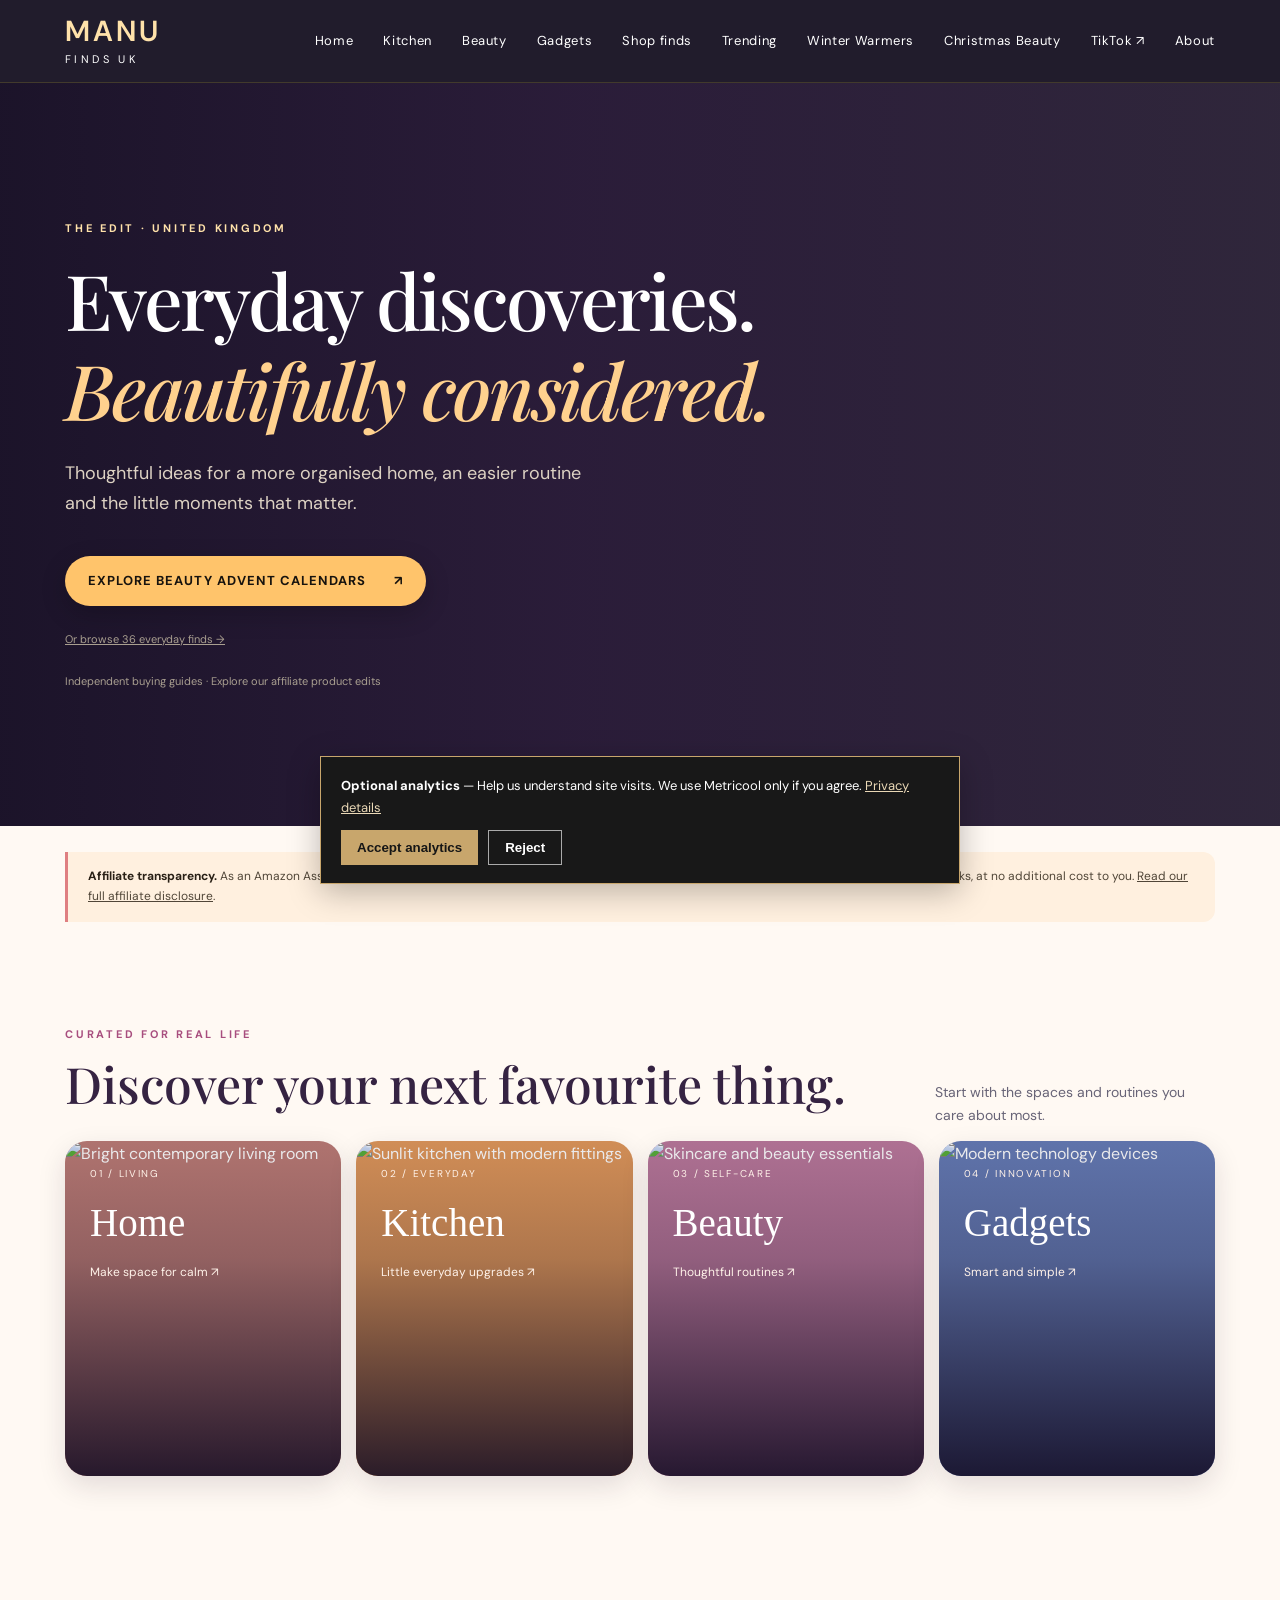
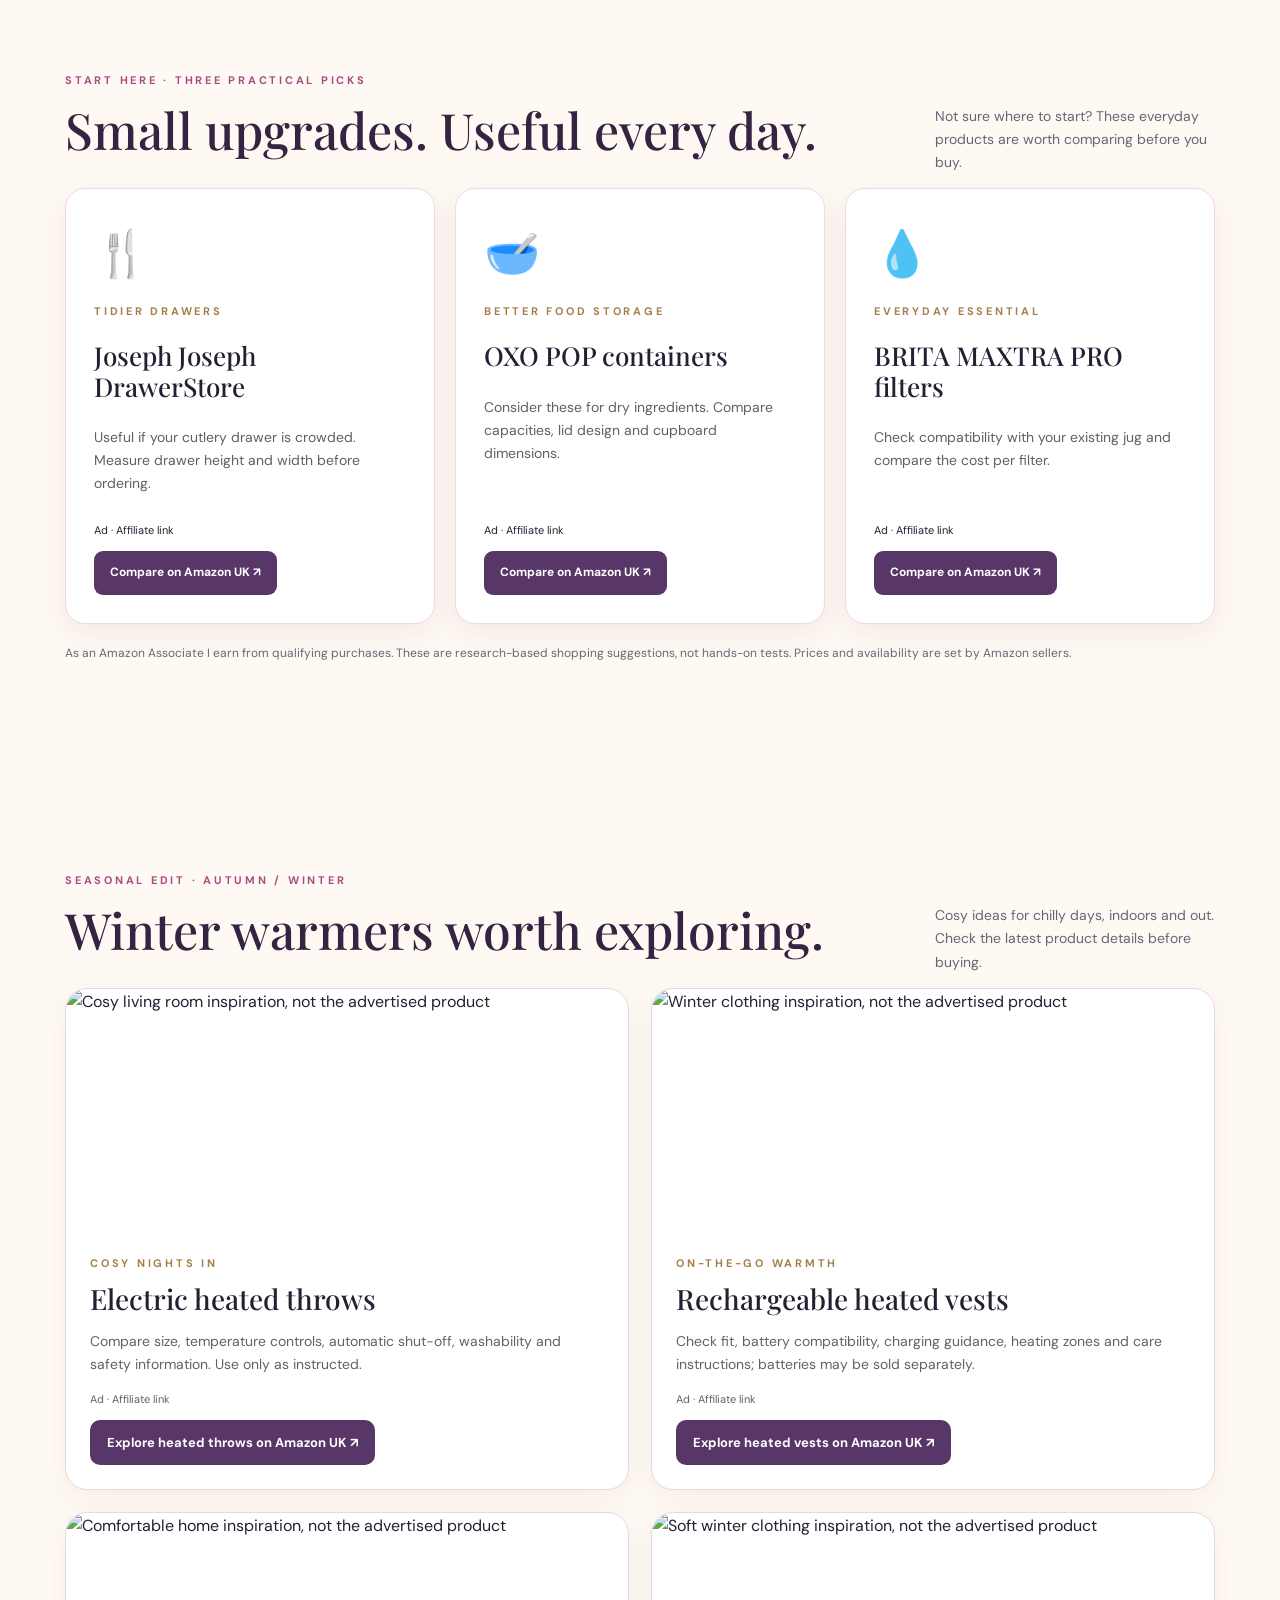
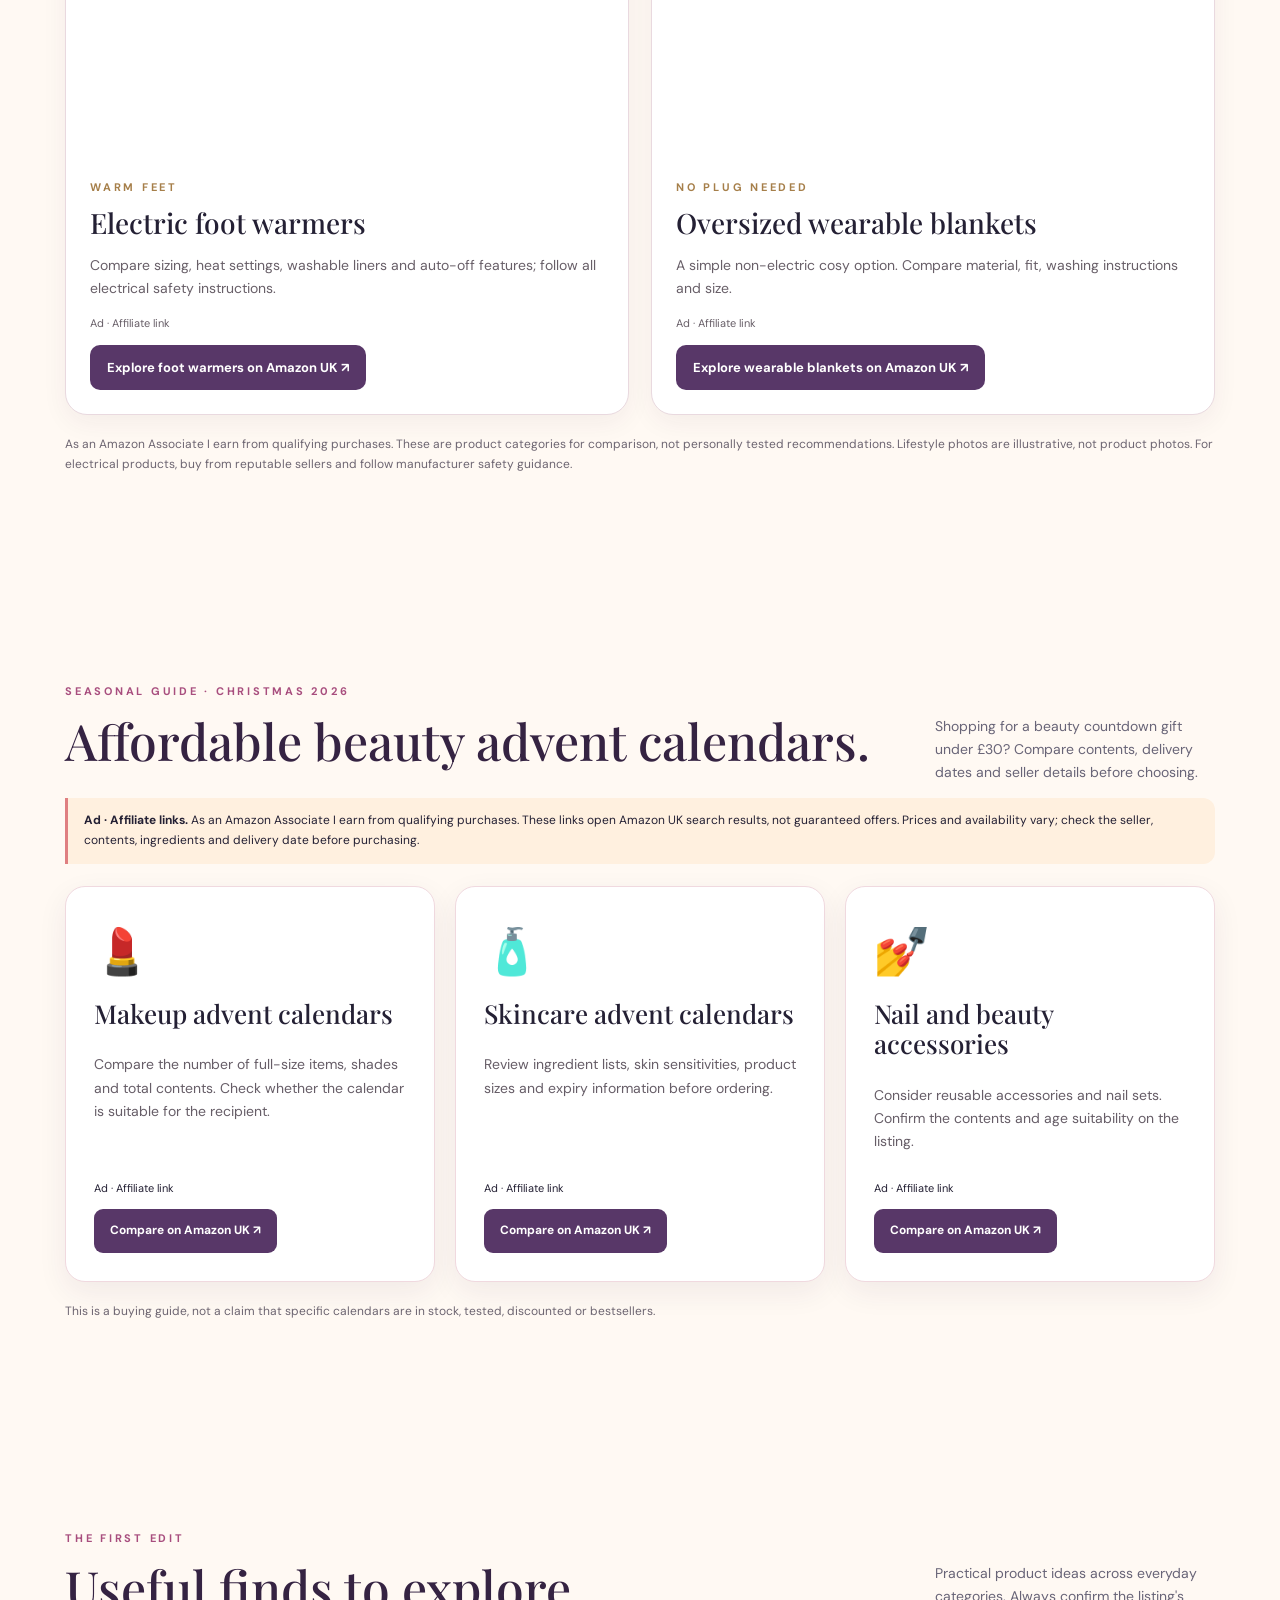
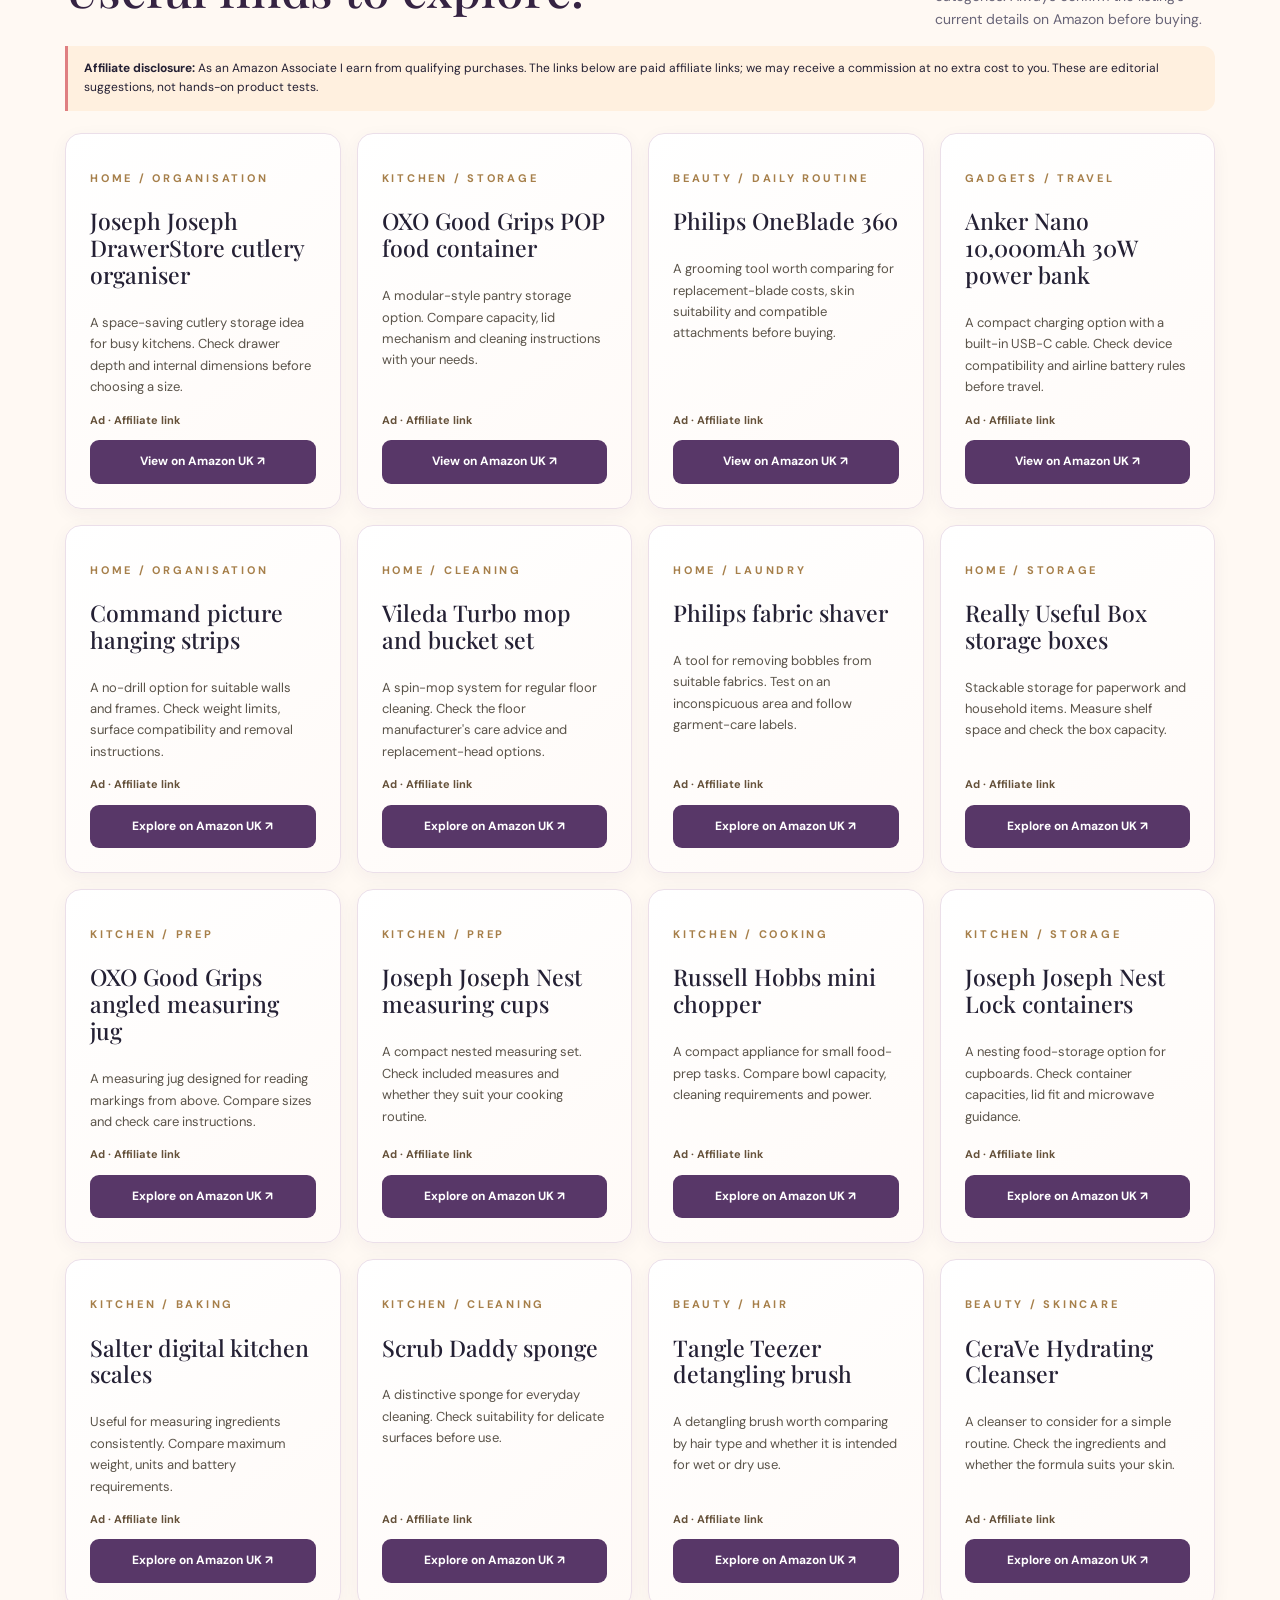
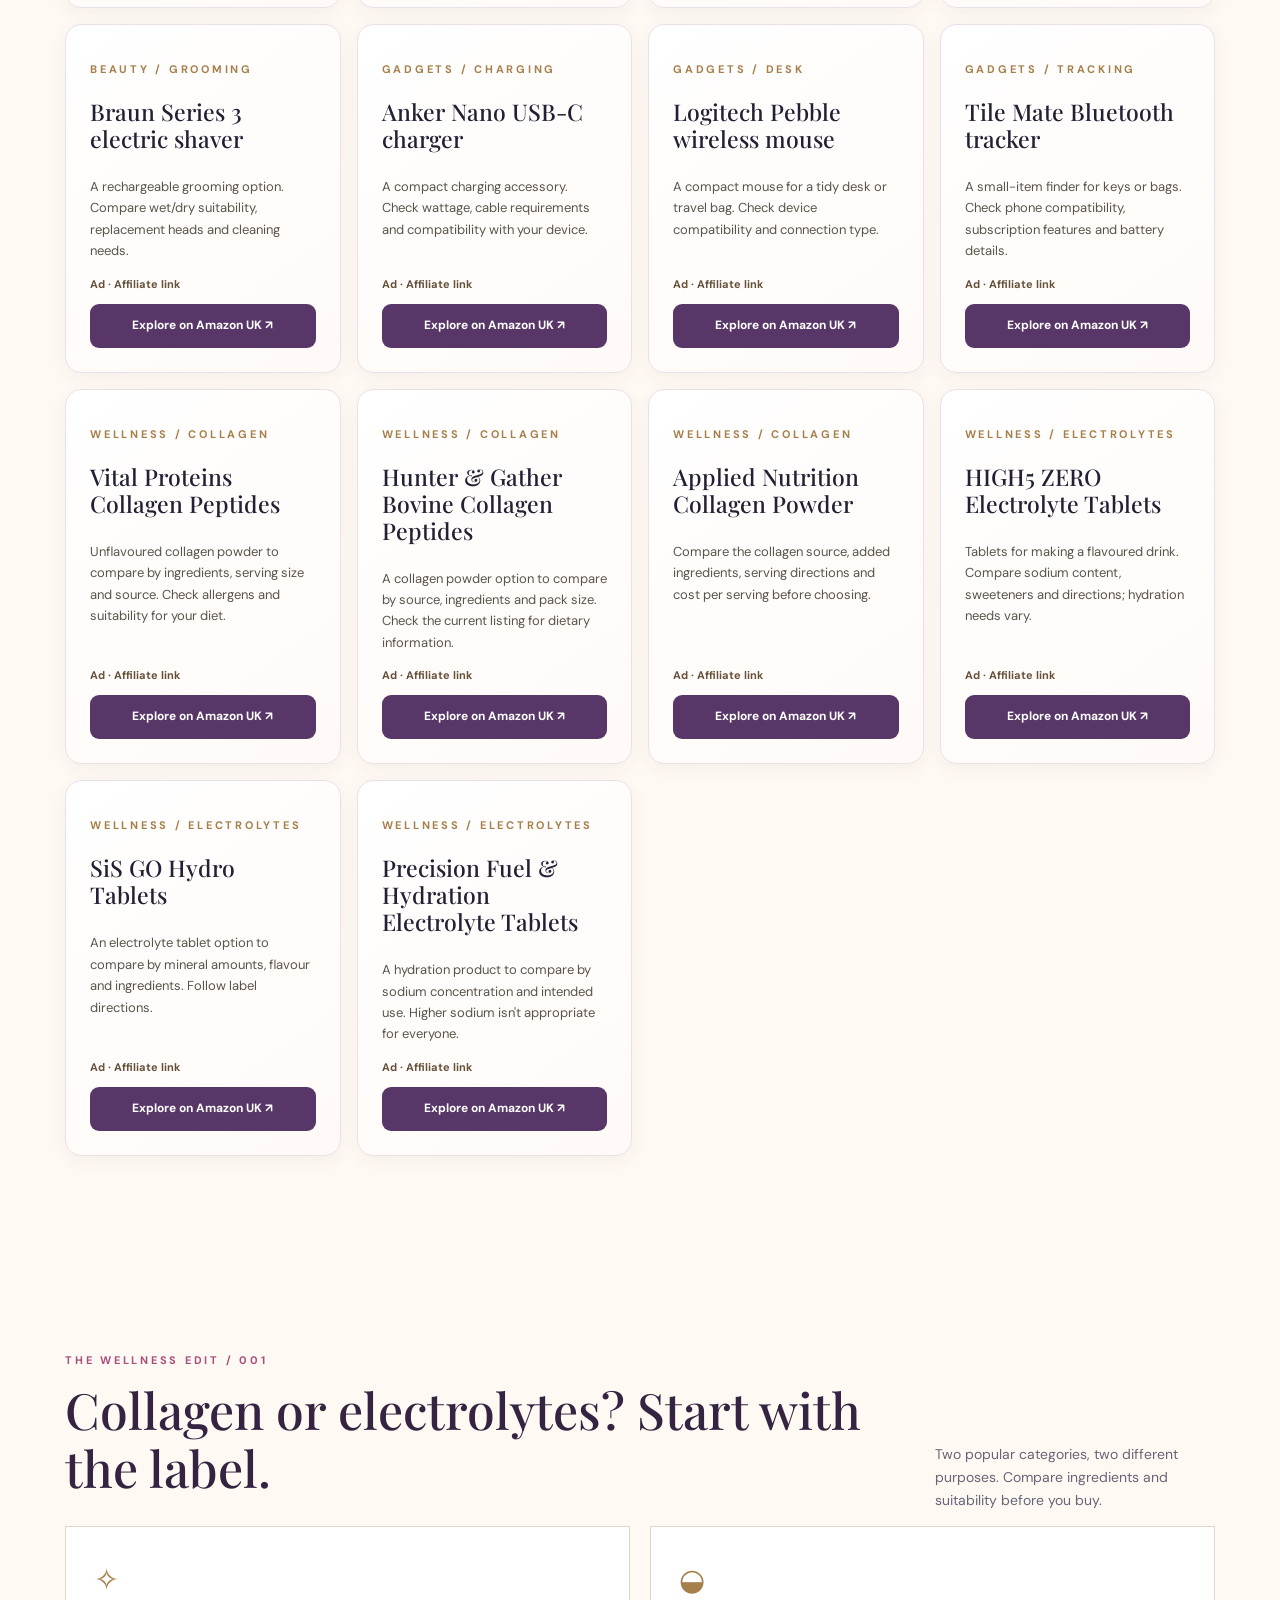
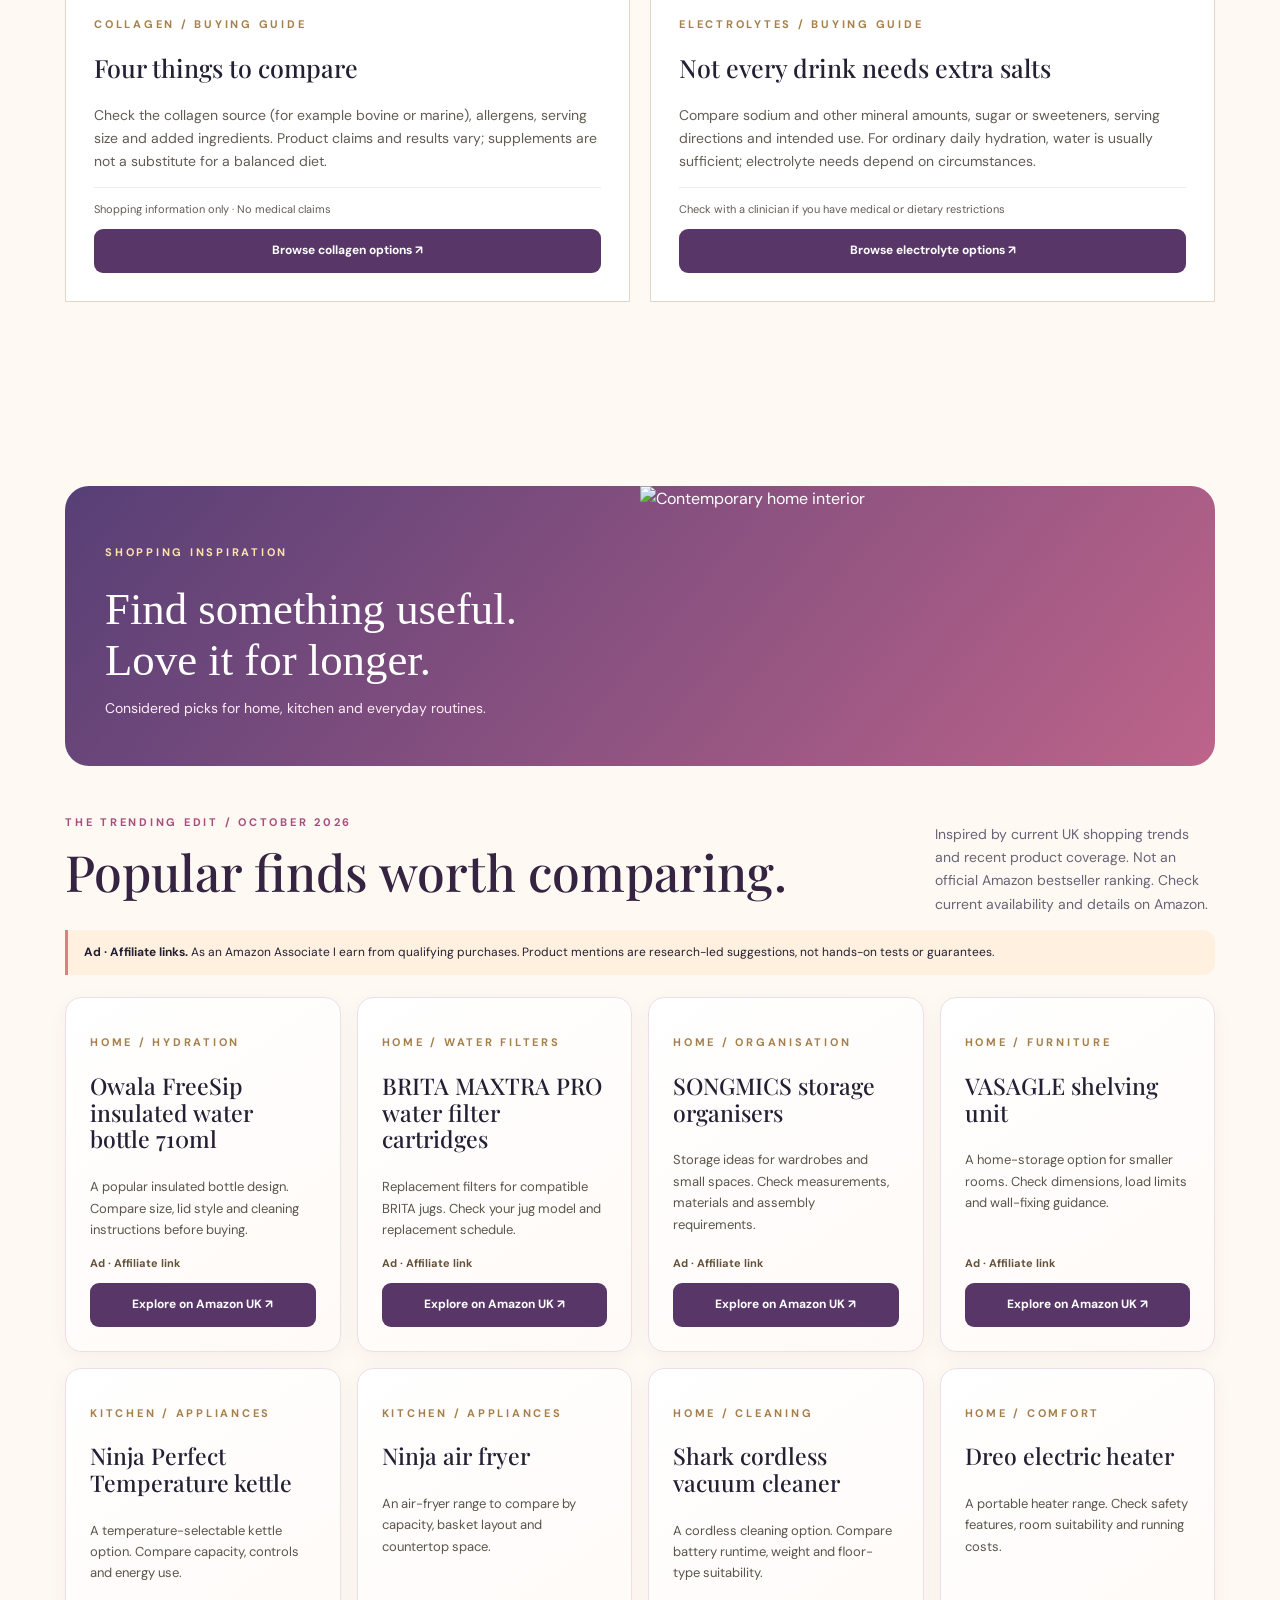
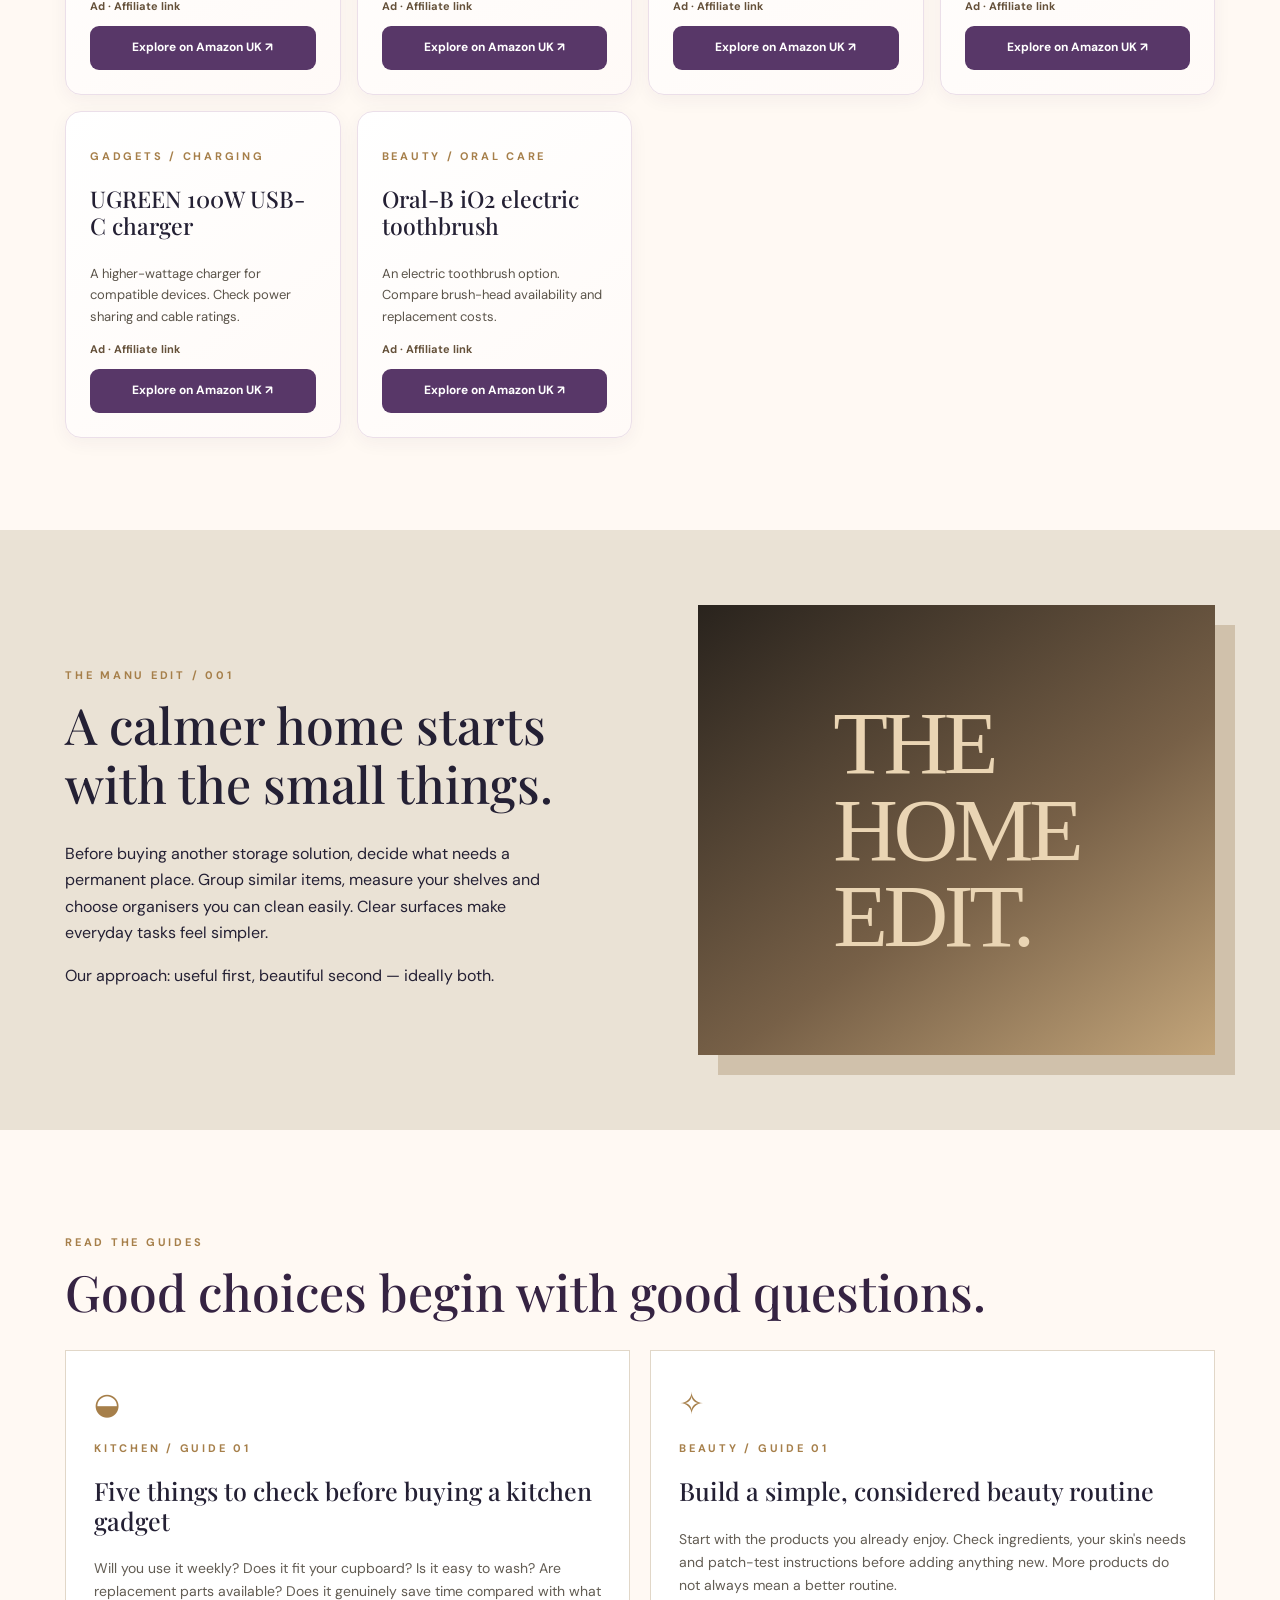
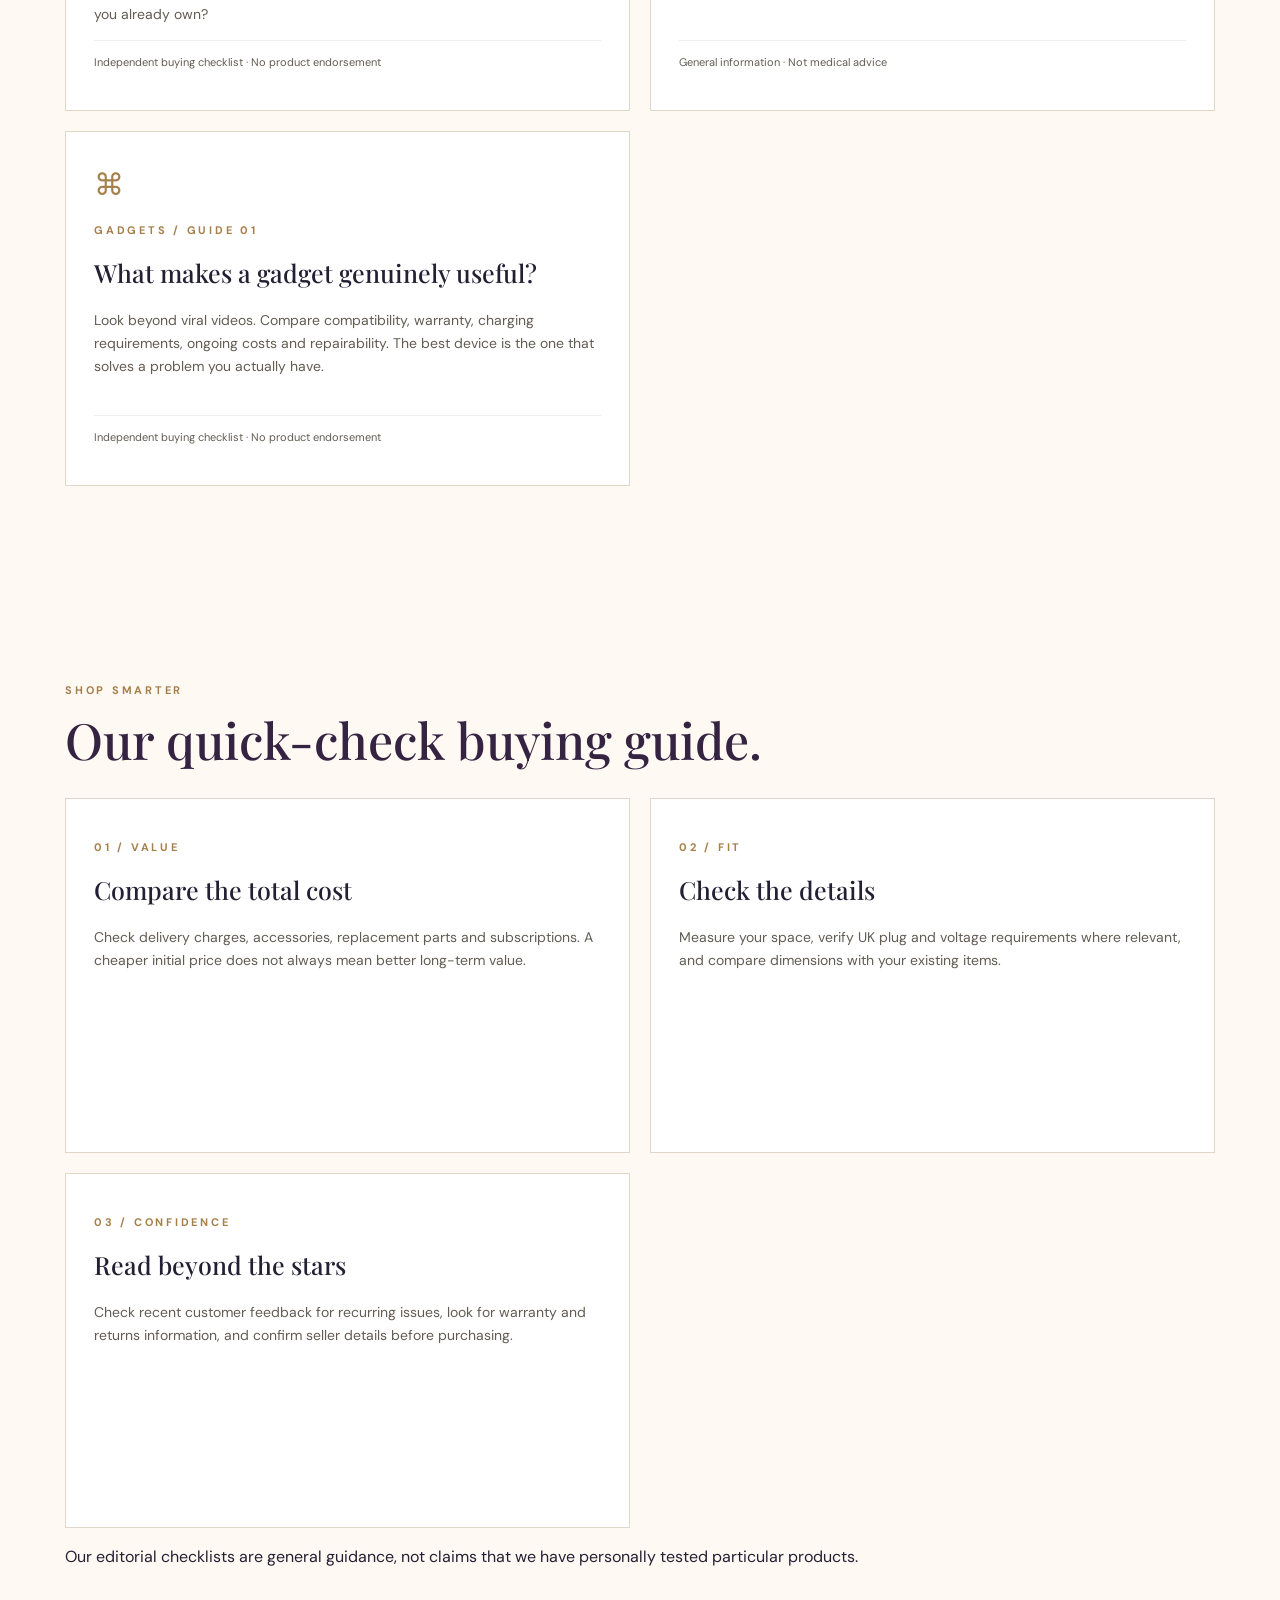
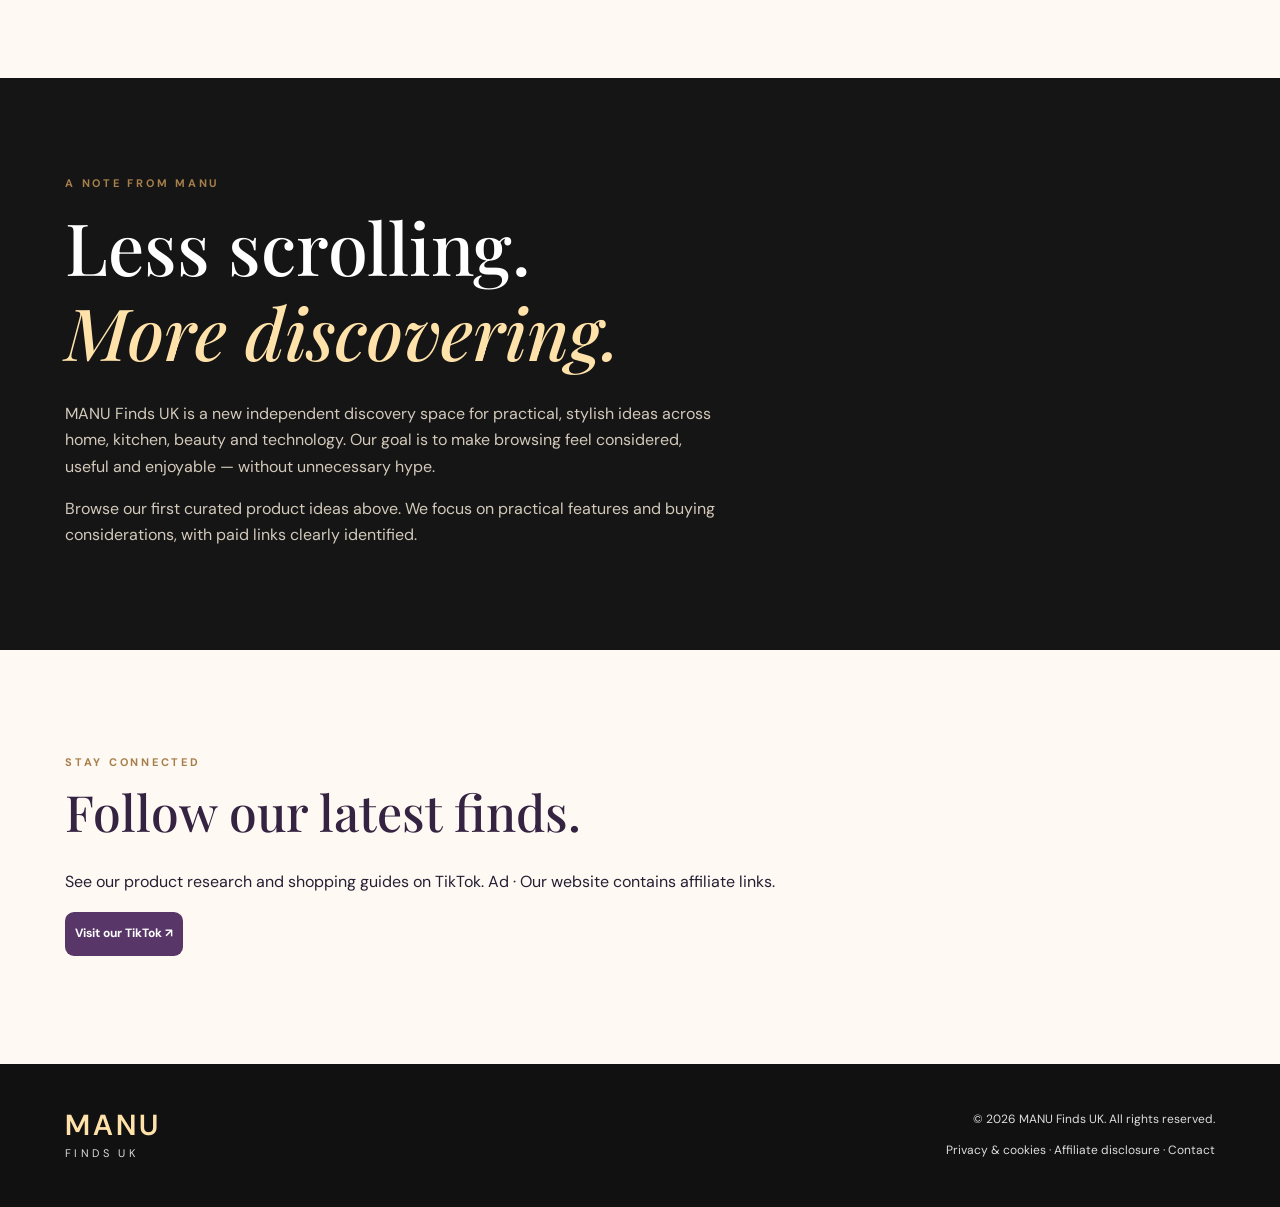
==== commit 4c39f649: "Feature seasonal beauty calendar guide prominently on homepage" ====
--- a/index.html
+++ b/index.html
@@ -3,7 +3,7 @@
 <head>
   <meta name="fo-verify" content="df361cd7-2258-45e1-a06f-f43f09813652">
   <meta charset="utf-8"><meta name="viewport" content="width=device-width, initial-scale=1">
-  <meta name="description" content="Discover 36 useful Amazon UK finds for kitchen organisation, home storage, cleaning, beauty and everyday gadgets. Browse independent buying tips at MANU Finds UK."><link rel="canonical" href="https://manutz78.github.io/manu-finds-uk/"><meta property="og:type" content="website"><meta property="og:title" content="MANU Finds UK | 36 Useful Everyday Finds"><meta property="og:description" content="Explore useful kitchen, home, beauty and gadget ideas with practical buying tips and Amazon UK affiliate links."><meta property="og:url" content="https://manutz78.github.io/manu-finds-uk/">
+  <meta name="description" content="Compare affordable beauty advent calendars for Christmas 2026, plus practical UK kitchen, home and gadget buying guides. Amazon affiliate links disclosed."><link rel="canonical" href="https://manutz78.github.io/manu-finds-uk/"><meta property="og:type" content="website"><meta property="og:title" content="MANU Finds UK | 36 Useful Everyday Finds"><meta property="og:description" content="Explore useful kitchen, home, beauty and gadget ideas with practical buying tips and Amazon UK affiliate links."><meta property="og:url" content="https://manutz78.github.io/manu-finds-uk/">
   <meta name="theme-color" content="#111111"><meta name="robots" content="index,follow">
   <title>MANU Finds UK | Clever Finds. Better Living.</title>
   <link rel="stylesheet" href="styles.css">
@@ -13,7 +13,7 @@
 <a class="skip" href="#main">Skip to content</a>
 <header class="site-header"><div class="wrap nav"><a class="logo" href="#top" aria-label="MANU Finds UK home"><strong>MANU</strong><span>FINDS UK</span></a><button class="menu-toggle" type="button" aria-expanded="false" aria-controls="main-nav">Menu ☰</button><nav id="main-nav" aria-label="Main navigation"><a href="#home">Home</a><a href="#kitchen">Kitchen</a><a href="#beauty">Beauty</a><a href="#gadgets">Gadgets</a><a href="#products">Shop finds</a><a href="#trending">Trending</a><a href="#winter-warmers">Winter Warmers</a><a href="#christmas-beauty">Christmas Beauty</a><a href="https://www.tiktok.com/@adutza780" target="_blank" rel="noopener noreferrer">TikTok ↗</a><a href="#about">About</a></nav></div></header>
 <main id="main">
-<section class="hero hero-photo" id="top"><div class="wrap hero-inner"><p class="eyebrow">THE EDIT · UNITED KINGDOM</p><h1>Everyday discoveries.<br><em>Beautifully considered.</em></h1><p>Thoughtful ideas for a more organised home, an easier routine and the little moments that matter.</p><a class="btn" href="#products">Shop 36 useful finds <span aria-hidden="true">↗</span></a><p class="hero-note">Independent buying guides · Explore our affiliate product edits</p></div></section>
+<section class="hero hero-photo" id="top"><div class="wrap hero-inner"><p class="eyebrow">THE EDIT · UNITED KINGDOM</p><h1>Everyday discoveries.<br><em>Beautifully considered.</em></h1><p>Thoughtful ideas for a more organised home, an easier routine and the little moments that matter.</p><a class="btn" href="#christmas-beauty">Explore beauty advent calendars <span aria-hidden="true">↗</span></a><p class="hero-note"><a href="#products">Or browse 36 everyday finds →</a></p><p class="hero-note">Independent buying guides · Explore our affiliate product edits</p></div></section>
 <section class="disclosure wrap" aria-label="Affiliate disclosure"><strong>Affiliate transparency.</strong> As an Amazon Associate I earn from qualifying purchases. We may receive a commission when you purchase through qualifying links, at no additional cost to you. <a href="disclosure.html">Read our full affiliate disclosure</a>.</section>
 <section class="section wrap" id="home"><div class="section-top"><div><p class="eyebrow">CURATED FOR REAL LIFE</p><h2>Discover your next favourite thing.</h2></div><p>Start with the spaces and routines you care about most.</p></div><div class="category-grid">
 <a class="category category-home" href="#home-edit"><img class="category-photo" src="https://images.unsplash.com/photo-1600585154340-be6161a56a0c?auto=format&amp;fit=crop&amp;w=800&amp;q=80" alt="Bright contemporary living room" loading="lazy" decoding="async"><span class="category-shade" aria-hidden="true"></span><span class="category-text"><small>01 / LIVING</small><strong>Home</strong><span>Make space for calm ↗</span></span></a>
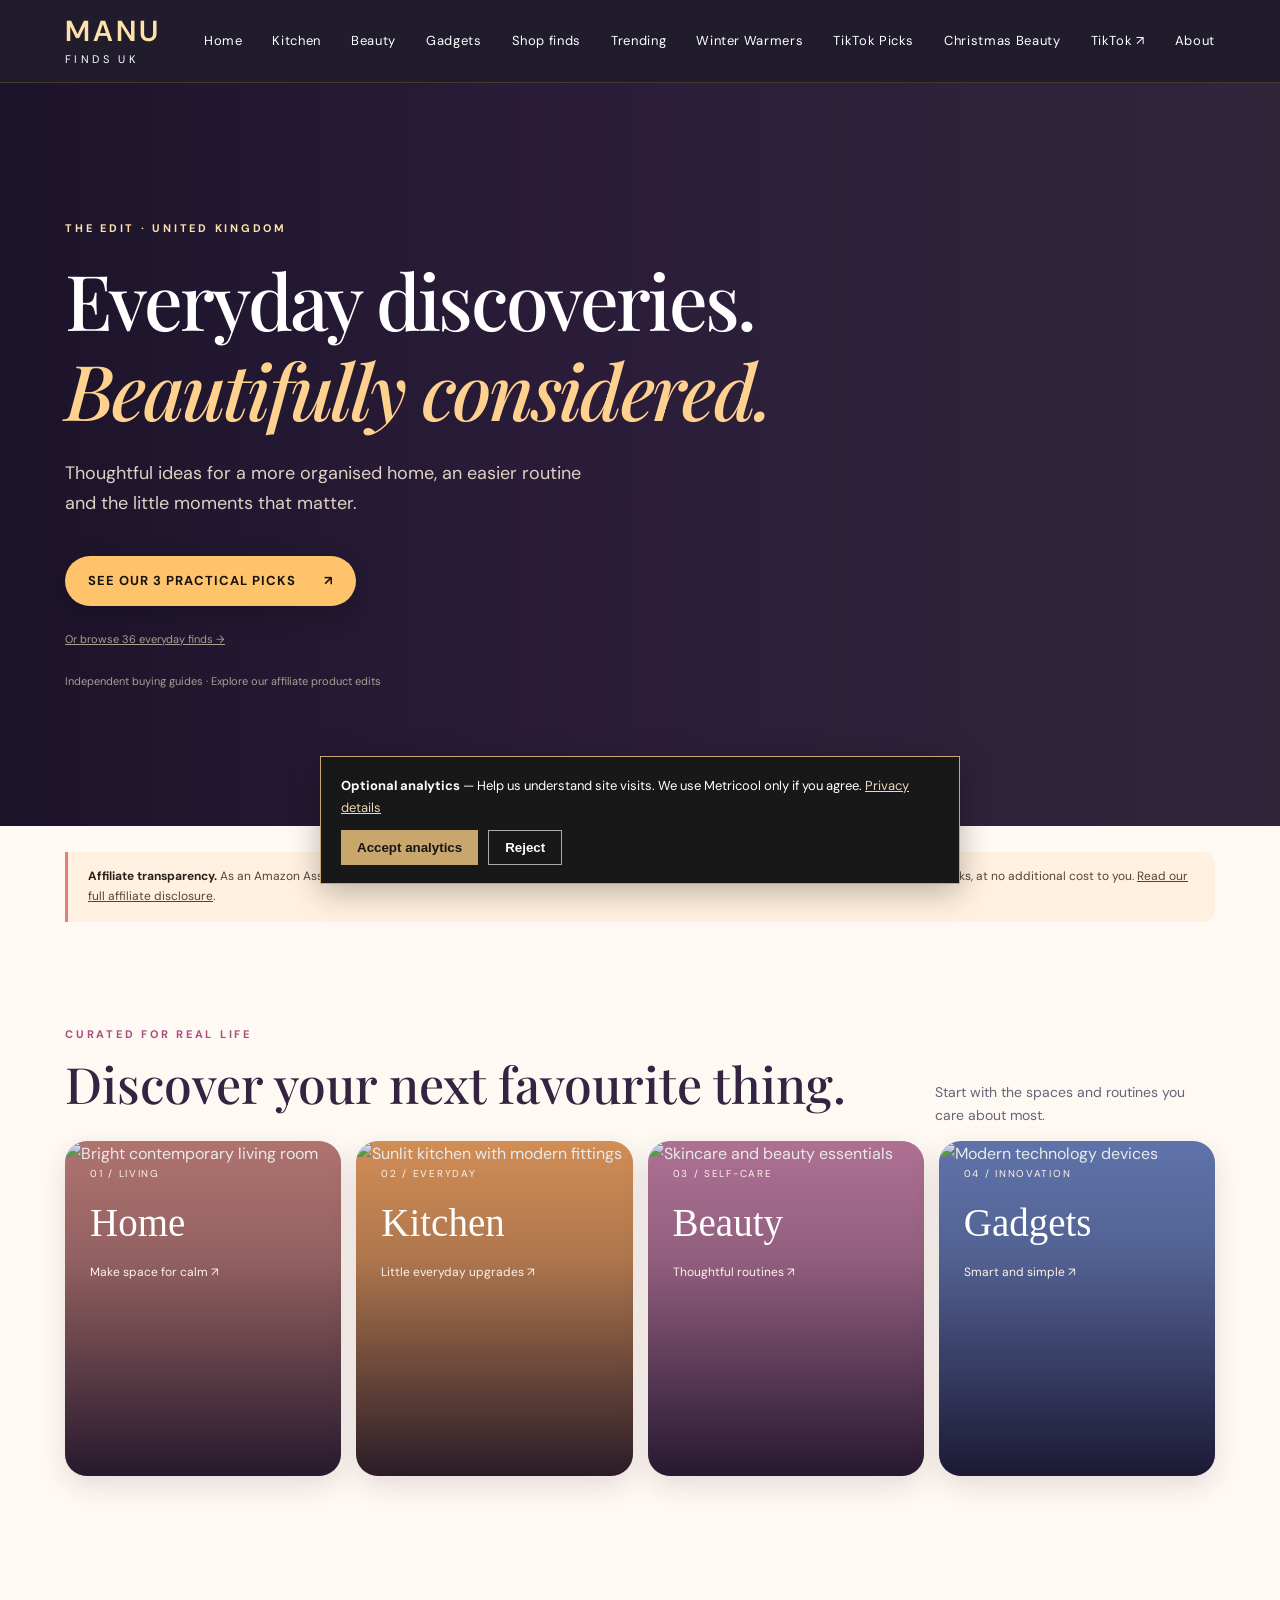
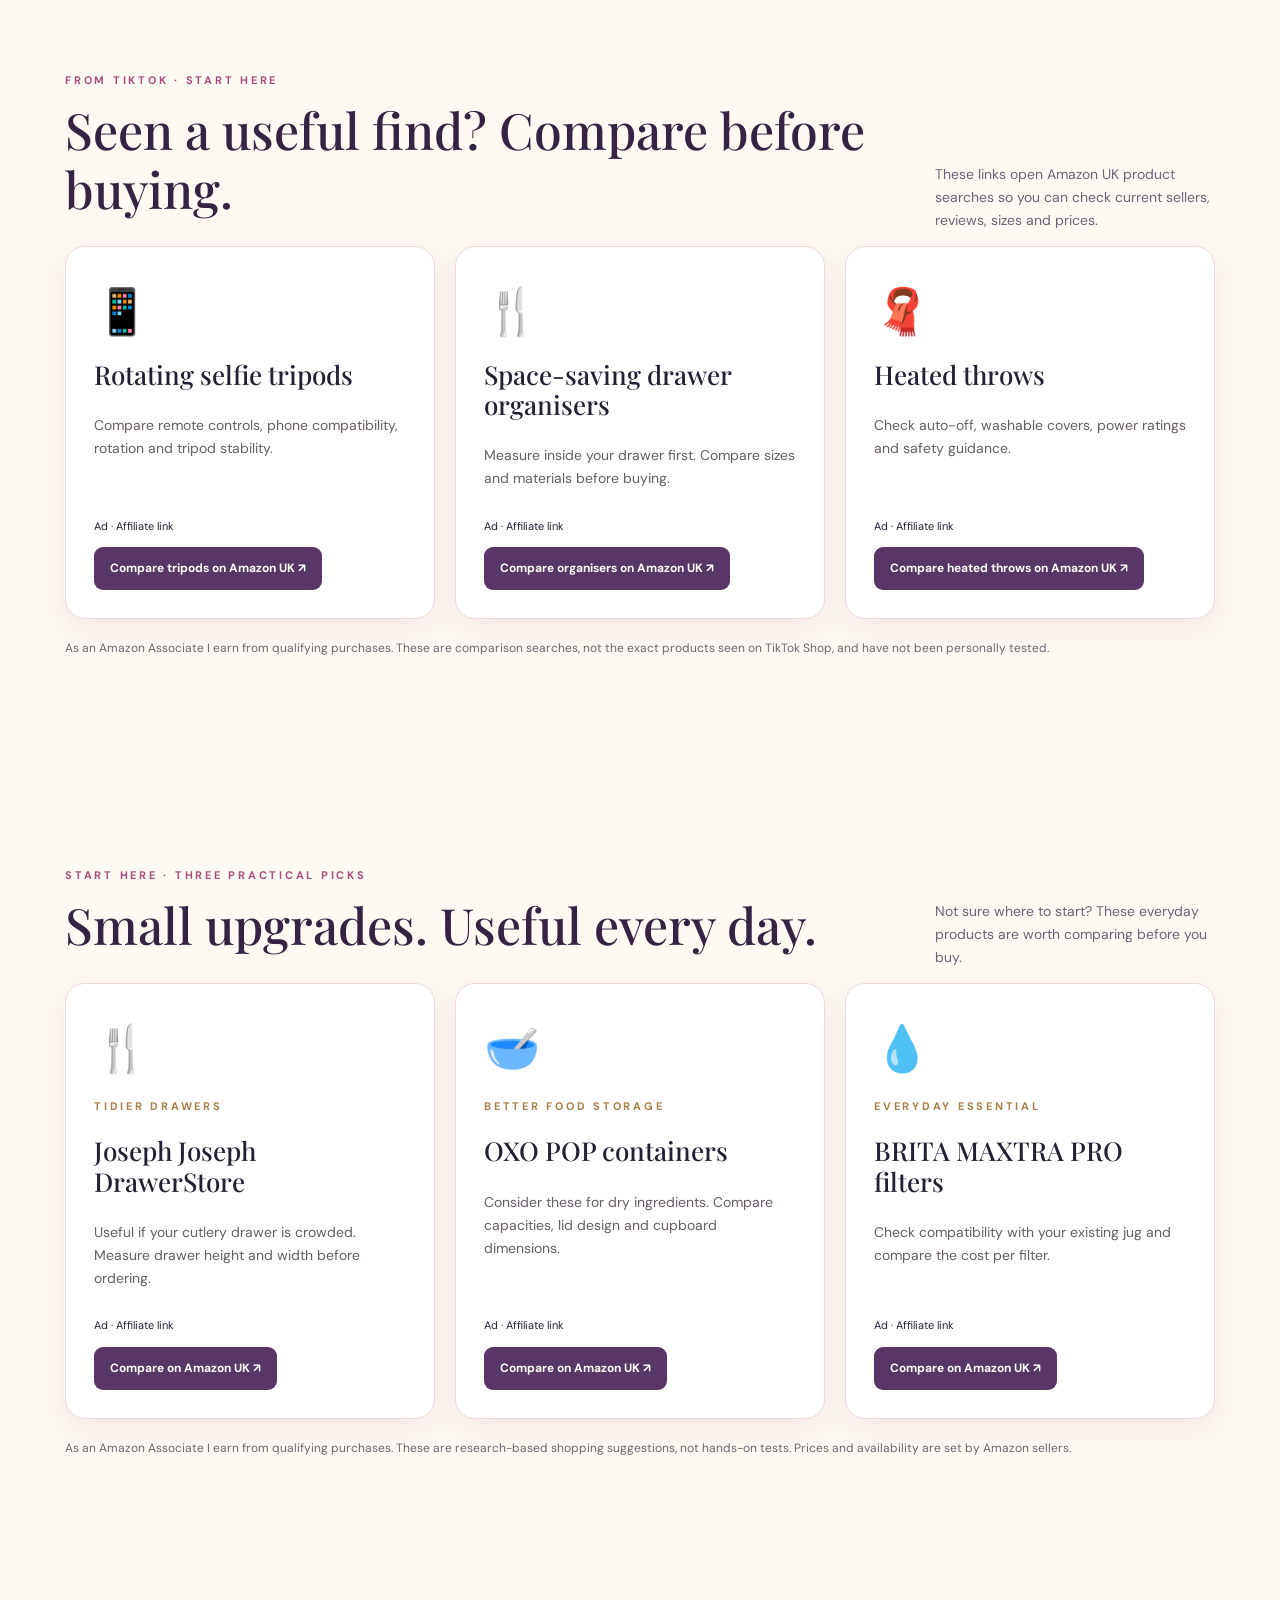
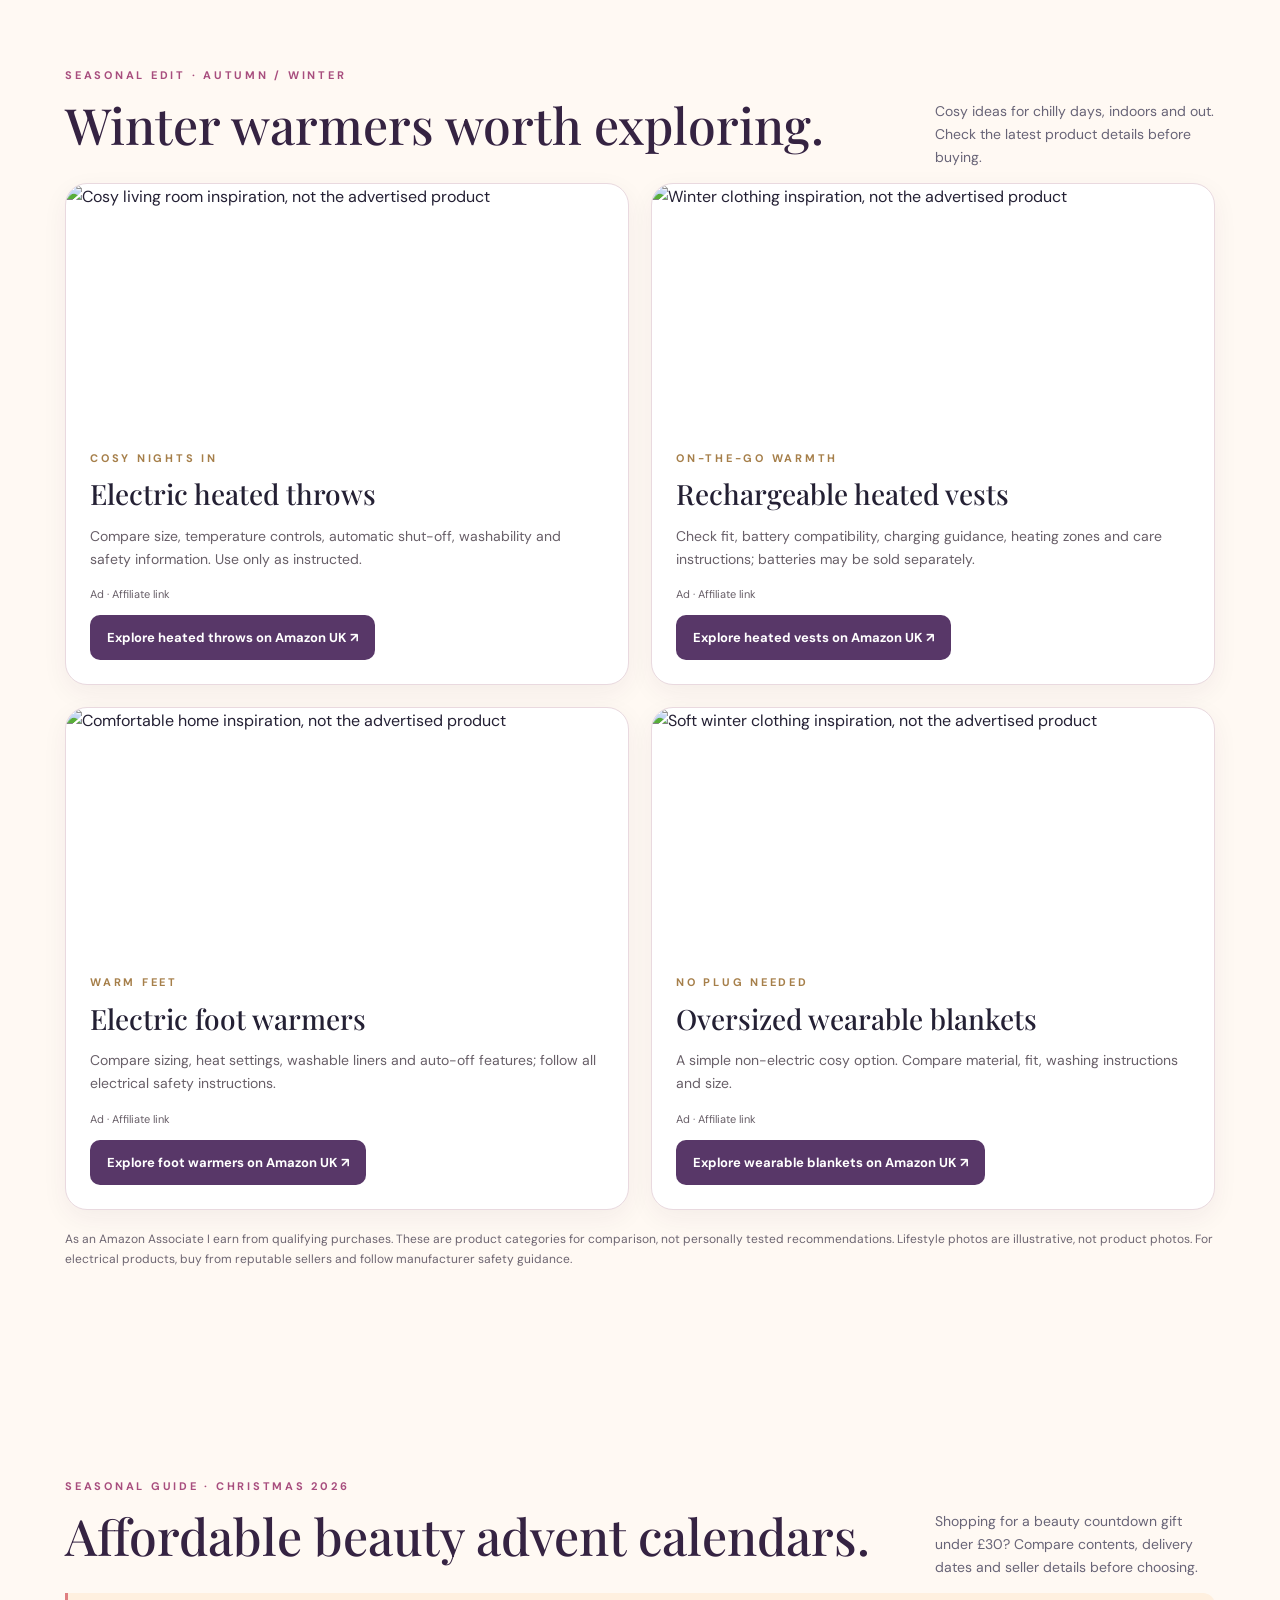
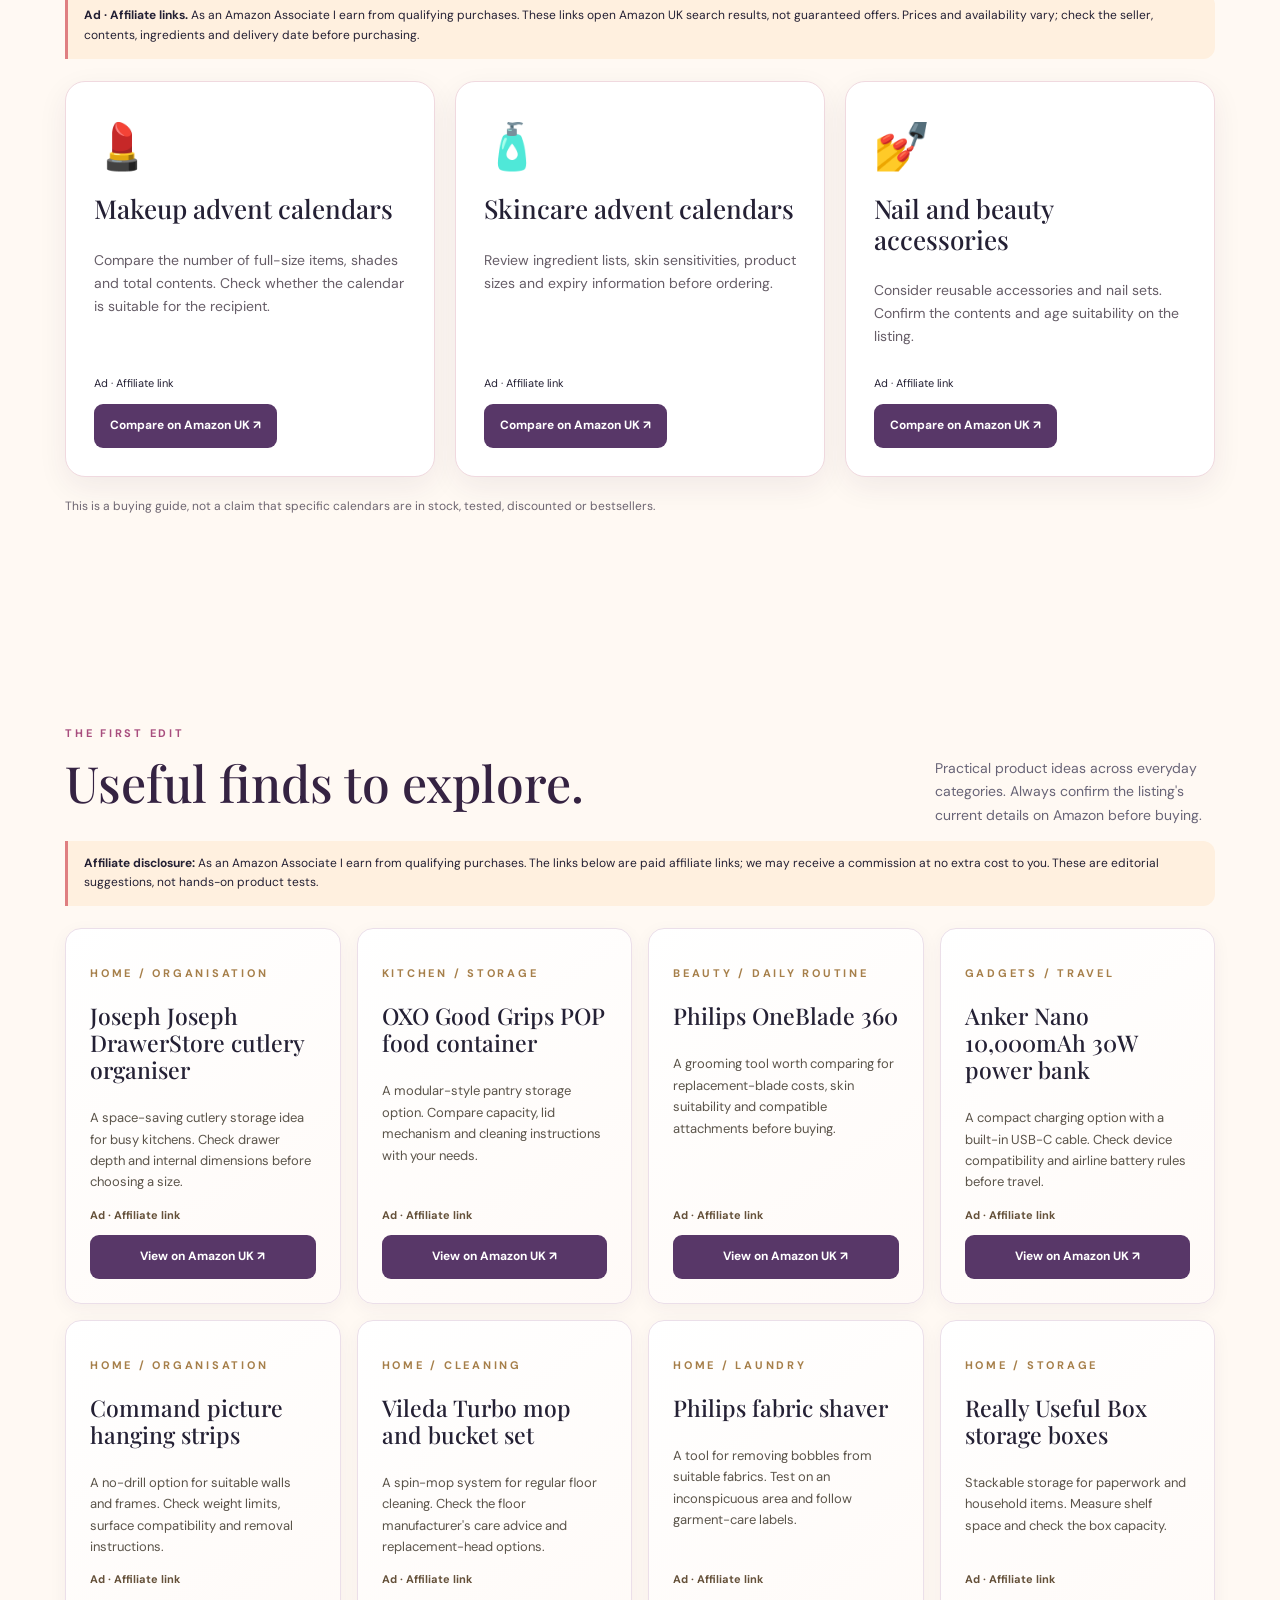
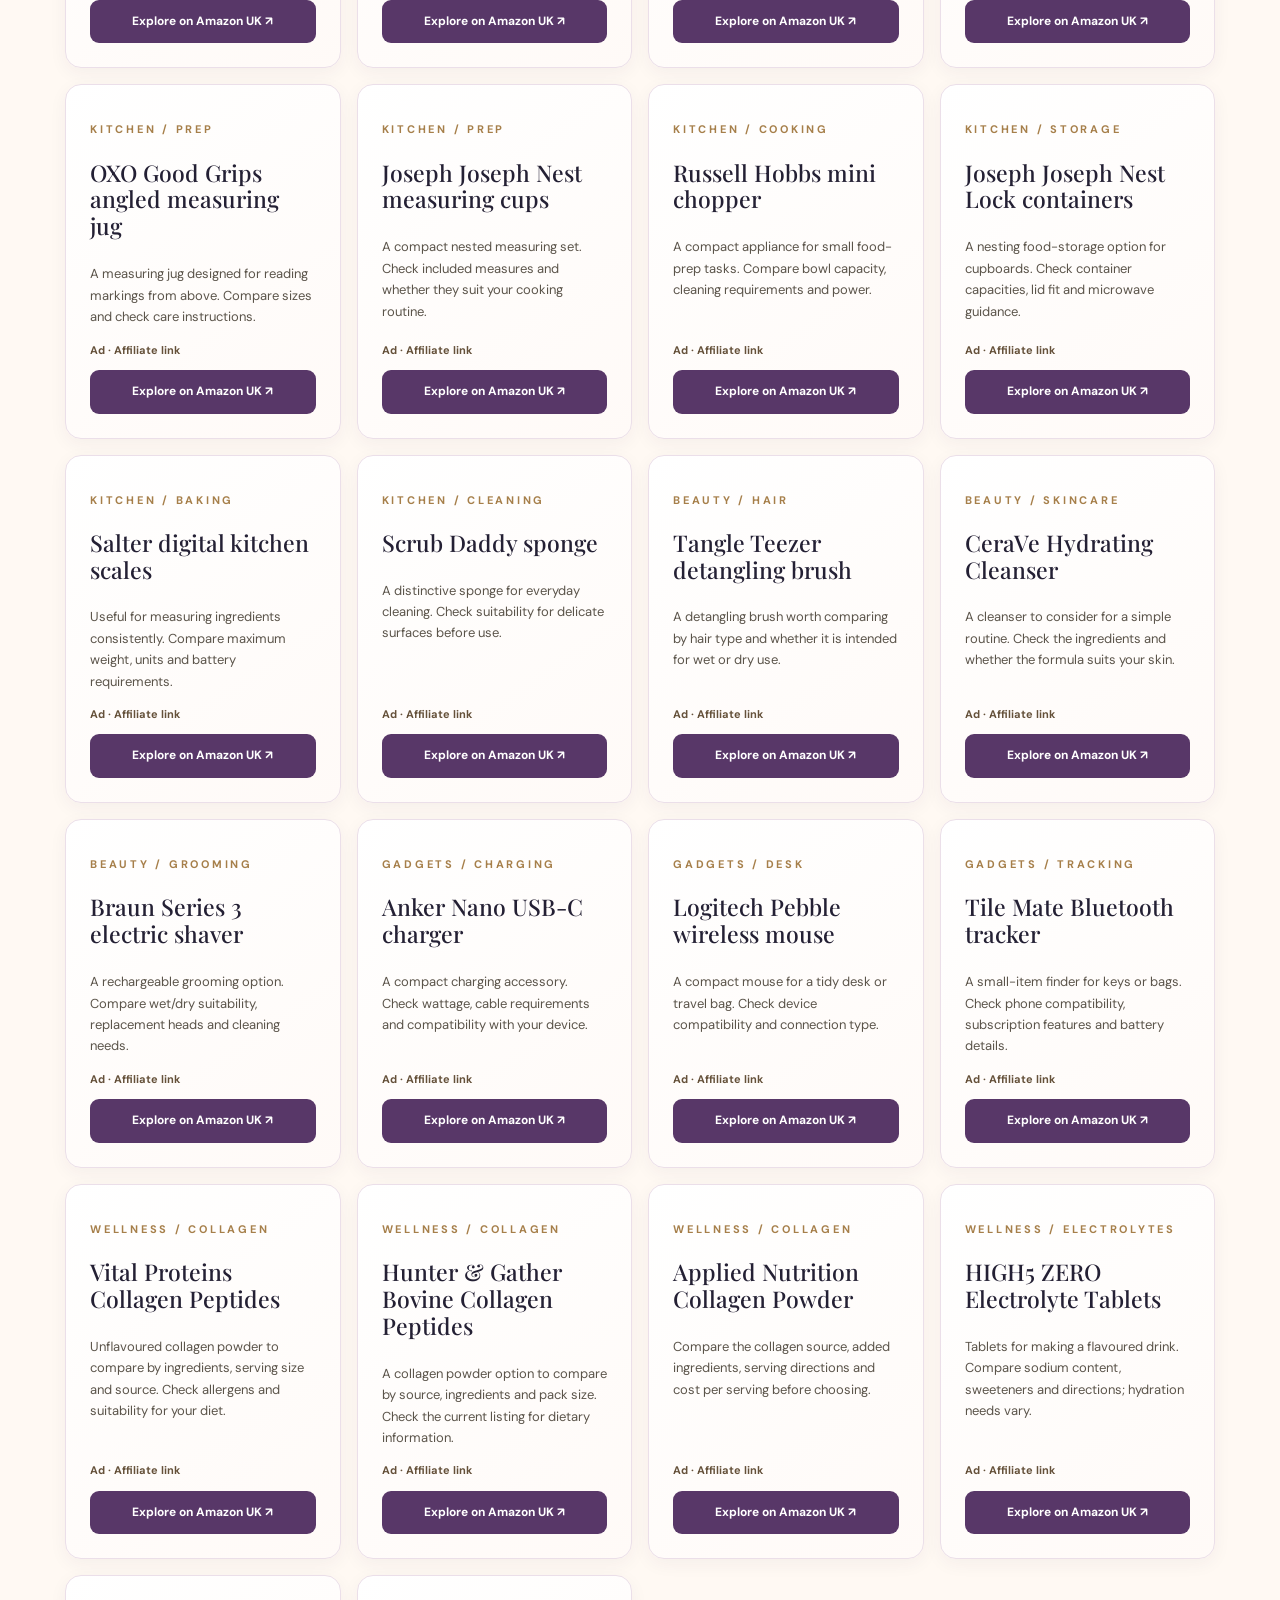
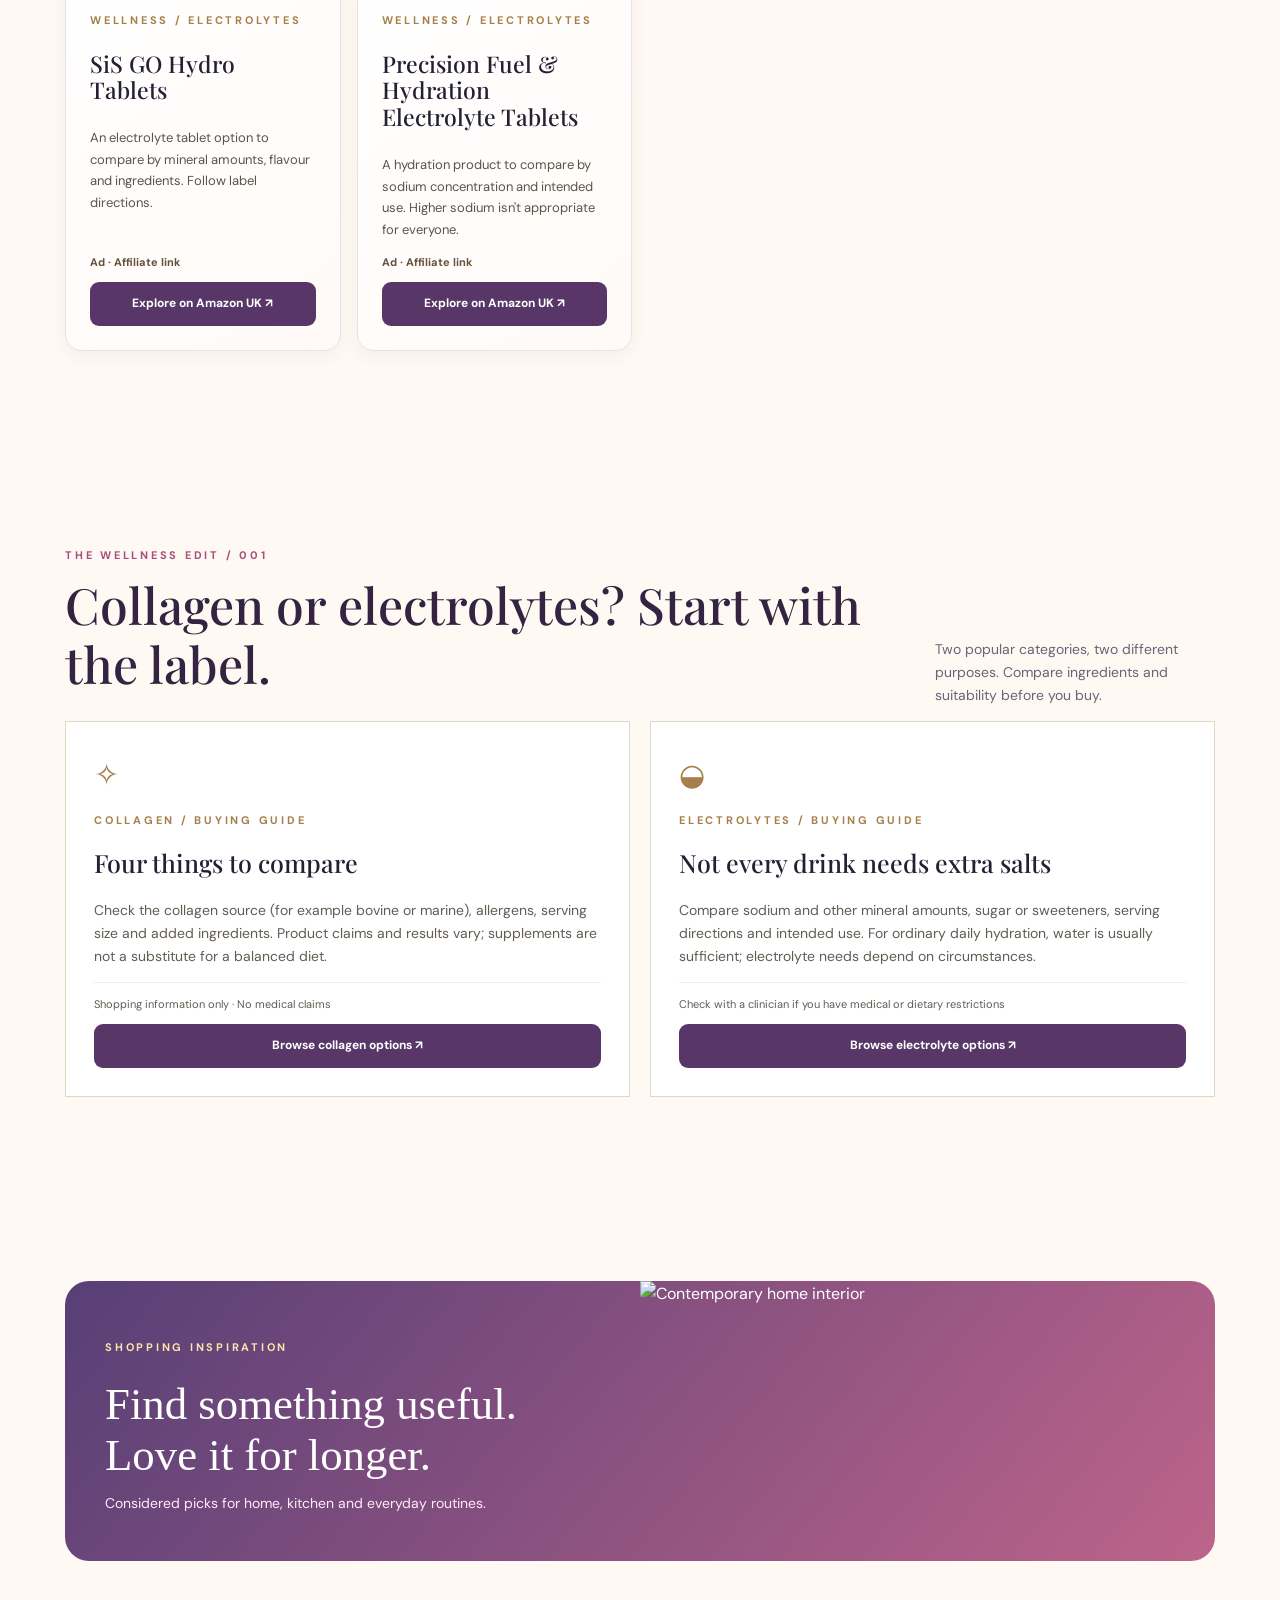
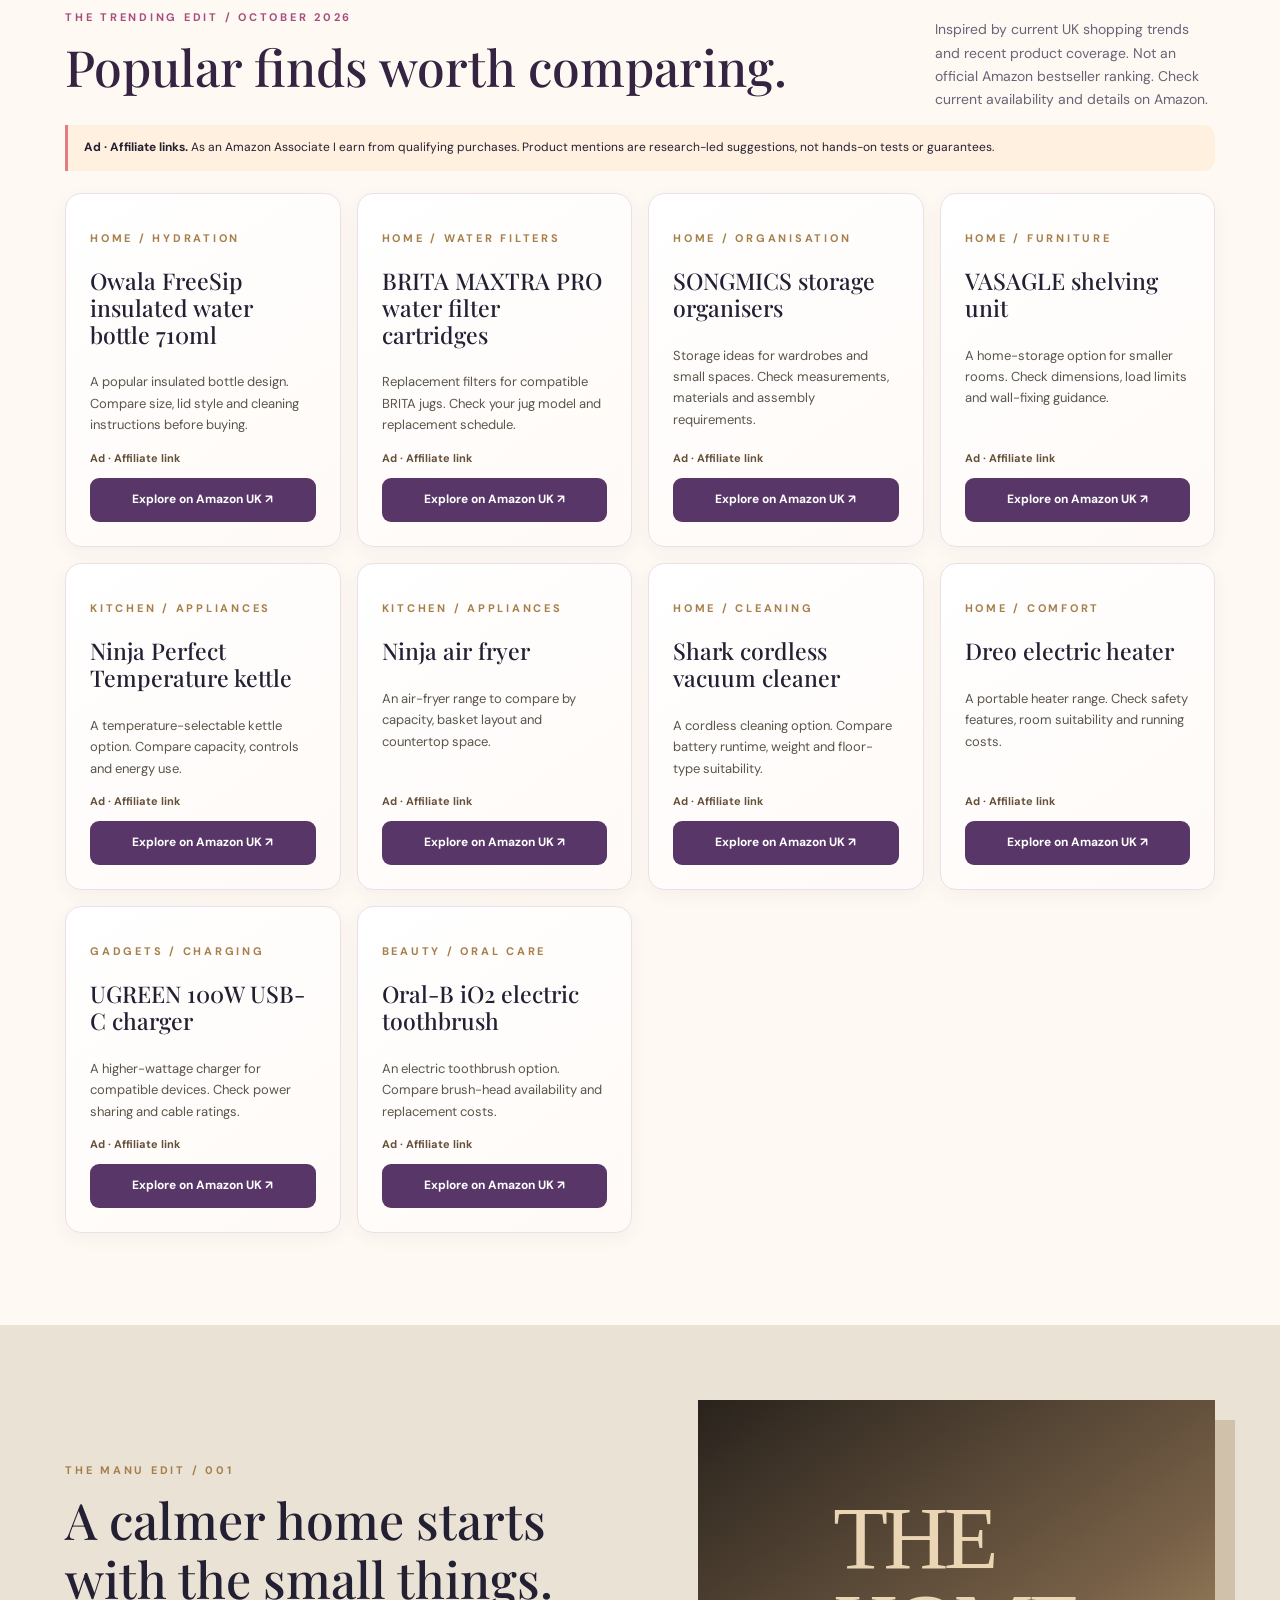
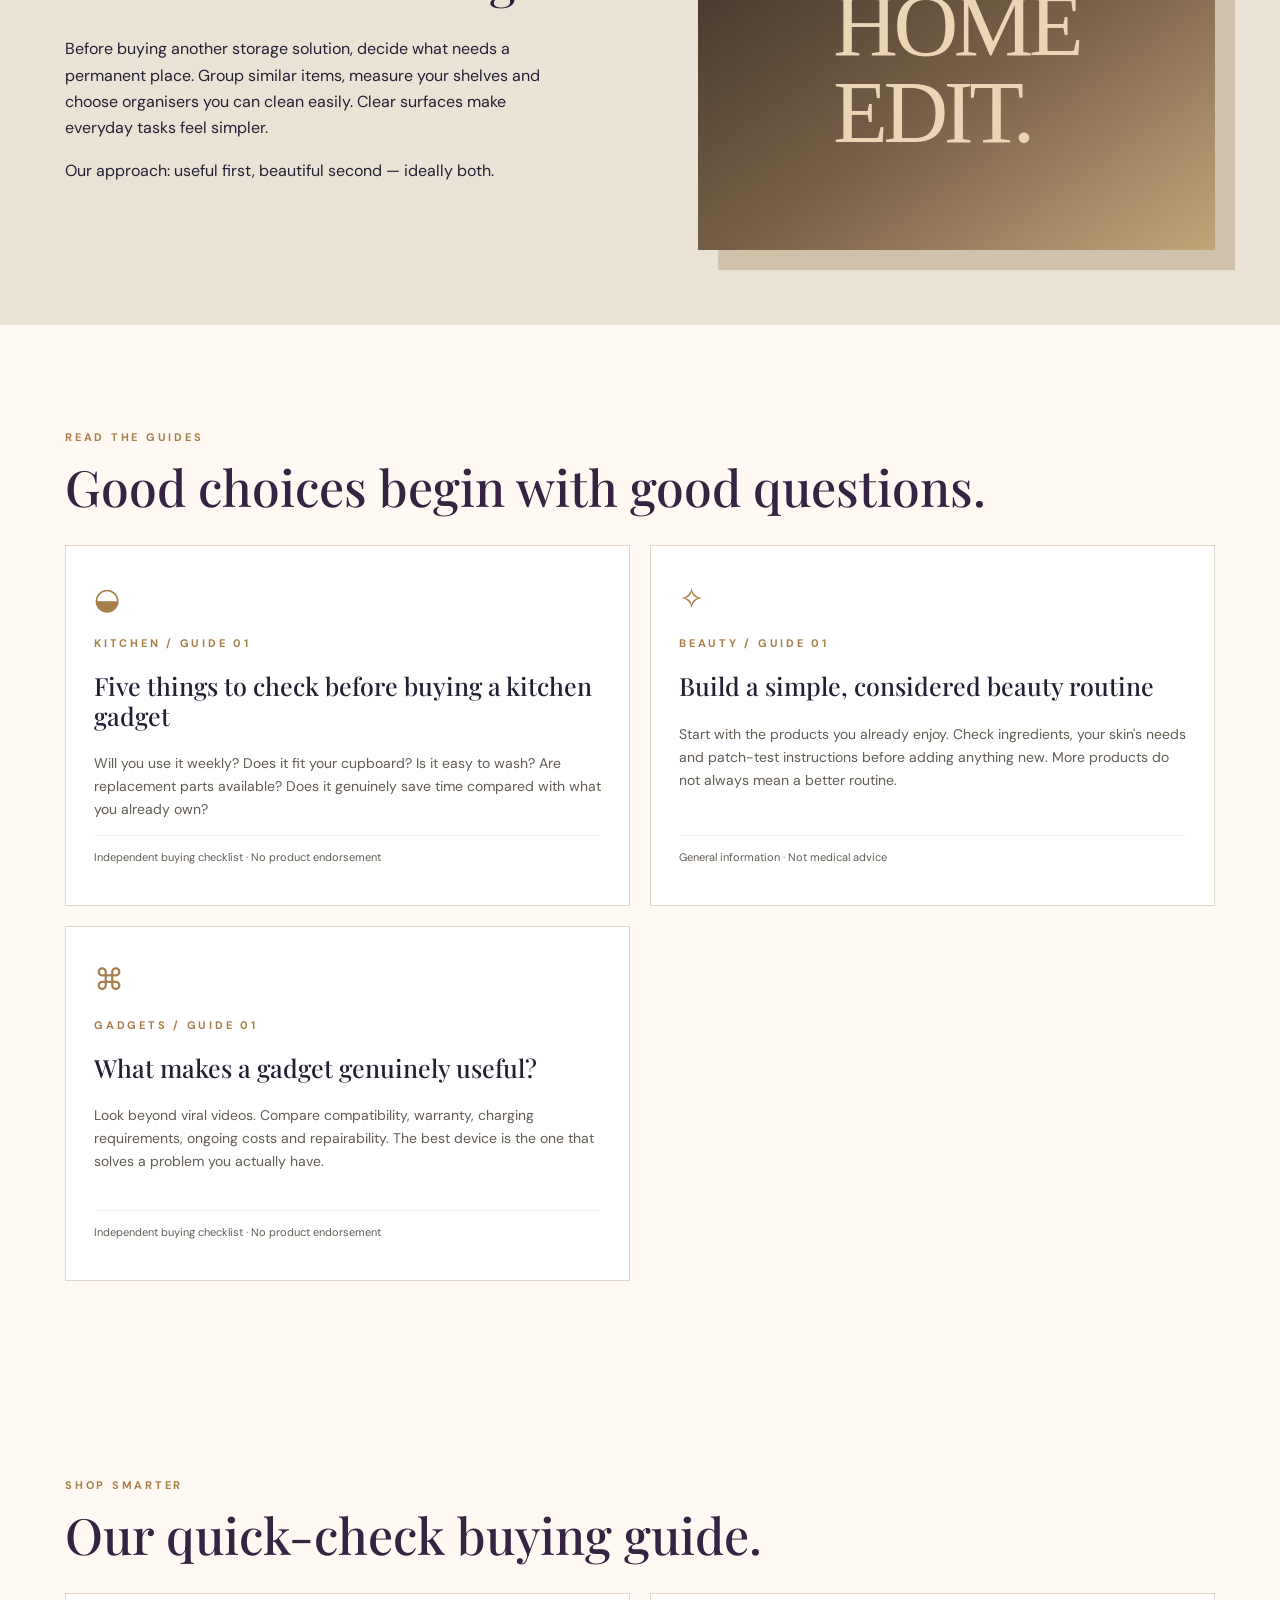
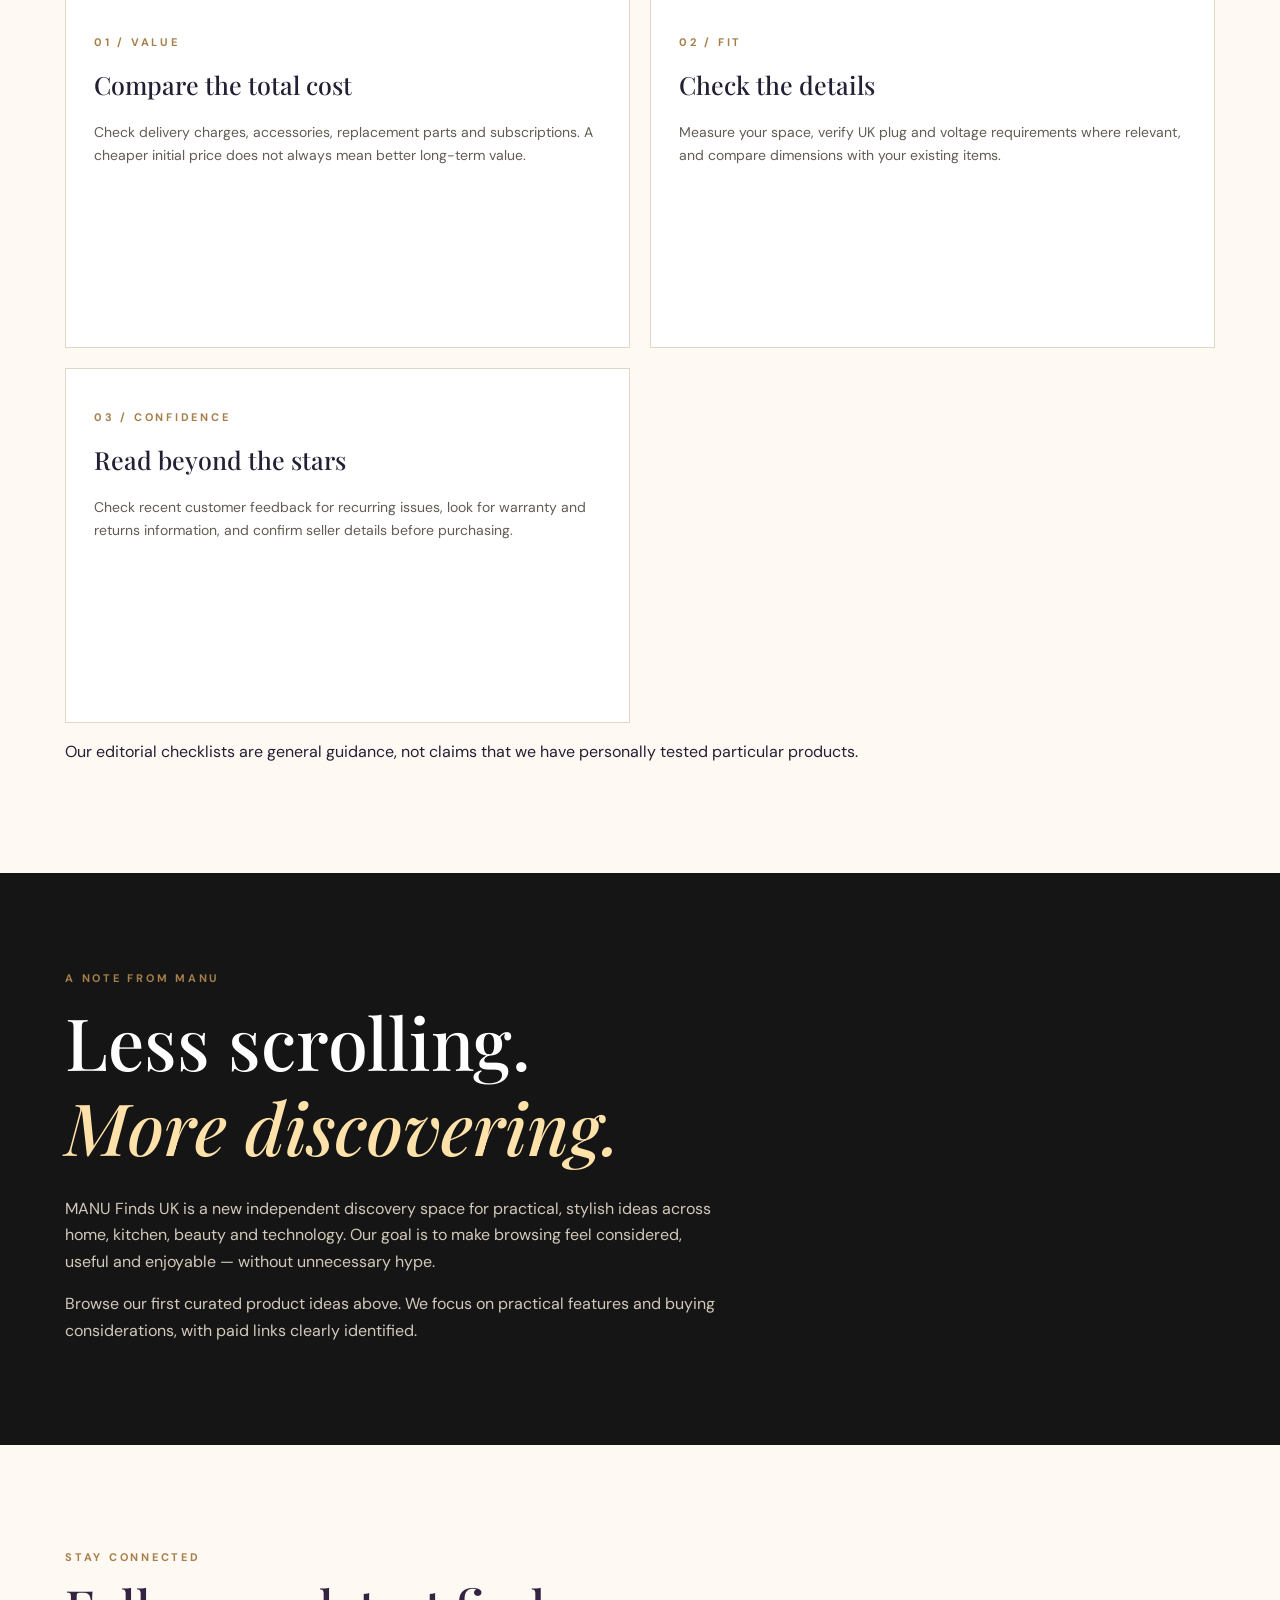
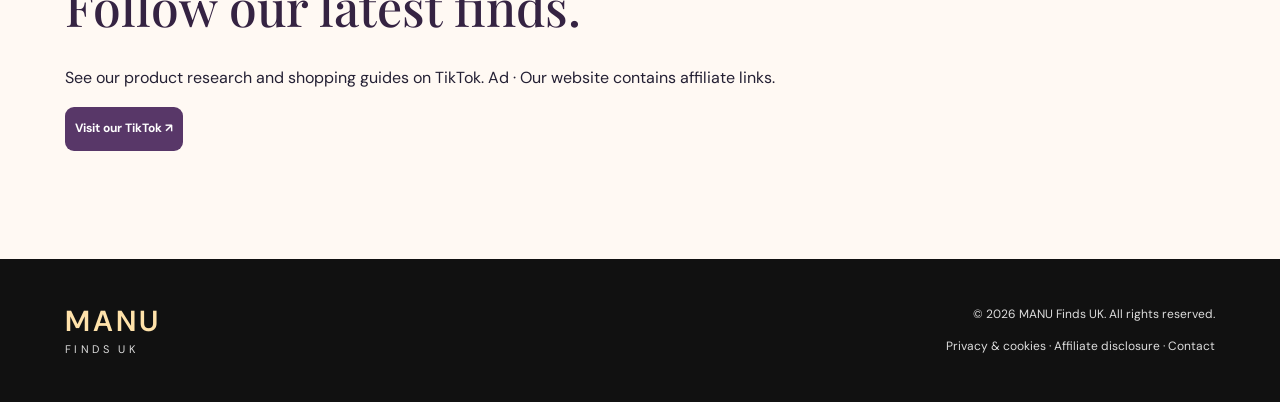
==== commit 9d10fd3e: "Create focused TikTok shopping landing section with affiliate disclosures" ====
--- a/index.html
+++ b/index.html
@@ -1,7 +1,6 @@
 <!doctype html>
 <html lang="en-GB">
 <head>
-  <meta name="fo-verify" content="df361cd7-2258-45e1-a06f-f43f09813652">
   <meta charset="utf-8"><meta name="viewport" content="width=device-width, initial-scale=1">
   <meta name="description" content="Compare affordable beauty advent calendars for Christmas 2026, plus practical UK kitchen, home and gadget buying guides. Amazon affiliate links disclosed."><link rel="canonical" href="https://manutz78.github.io/manu-finds-uk/"><meta property="og:type" content="website"><meta property="og:title" content="MANU Finds UK | 36 Useful Everyday Finds"><meta property="og:description" content="Explore useful kitchen, home, beauty and gadget ideas with practical buying tips and Amazon UK affiliate links."><meta property="og:url" content="https://manutz78.github.io/manu-finds-uk/">
   <meta name="theme-color" content="#111111"><meta name="robots" content="index,follow">
@@ -11,9 +10,9 @@
 </head>
 <body>
 <a class="skip" href="#main">Skip to content</a>
-<header class="site-header"><div class="wrap nav"><a class="logo" href="#top" aria-label="MANU Finds UK home"><strong>MANU</strong><span>FINDS UK</span></a><button class="menu-toggle" type="button" aria-expanded="false" aria-controls="main-nav">Menu ☰</button><nav id="main-nav" aria-label="Main navigation"><a href="#home">Home</a><a href="#kitchen">Kitchen</a><a href="#beauty">Beauty</a><a href="#gadgets">Gadgets</a><a href="#products">Shop finds</a><a href="#trending">Trending</a><a href="#winter-warmers">Winter Warmers</a><a href="#christmas-beauty">Christmas Beauty</a><a href="https://www.tiktok.com/@adutza780" target="_blank" rel="noopener noreferrer">TikTok ↗</a><a href="#about">About</a></nav></div></header>
+<header class="site-header"><div class="wrap nav"><a class="logo" href="#top" aria-label="MANU Finds UK home"><strong>MANU</strong><span>FINDS UK</span></a><button class="menu-toggle" type="button" aria-expanded="false" aria-controls="main-nav">Menu ☰</button><nav id="main-nav" aria-label="Main navigation"><a href="#home">Home</a><a href="#kitchen">Kitchen</a><a href="#beauty">Beauty</a><a href="#gadgets">Gadgets</a><a href="#products">Shop finds</a><a href="#trending">Trending</a><a href="#winter-warmers">Winter Warmers</a><a href="#tiktok-picks">TikTok Picks</a><a href="#christmas-beauty">Christmas Beauty</a><a href="https://www.tiktok.com/@adutza780" target="_blank" rel="noopener noreferrer">TikTok ↗</a><a href="#about">About</a></nav></div></header>
 <main id="main">
-<section class="hero hero-photo" id="top"><div class="wrap hero-inner"><p class="eyebrow">THE EDIT · UNITED KINGDOM</p><h1>Everyday discoveries.<br><em>Beautifully considered.</em></h1><p>Thoughtful ideas for a more organised home, an easier routine and the little moments that matter.</p><a class="btn" href="#christmas-beauty">Explore beauty advent calendars <span aria-hidden="true">↗</span></a><p class="hero-note"><a href="#products">Or browse 36 everyday finds →</a></p><p class="hero-note">Independent buying guides · Explore our affiliate product edits</p></div></section>
+<section class="hero hero-photo" id="top"><div class="wrap hero-inner"><p class="eyebrow">THE EDIT · UNITED KINGDOM</p><h1>Everyday discoveries.<br><em>Beautifully considered.</em></h1><p>Thoughtful ideas for a more organised home, an easier routine and the little moments that matter.</p><a class="btn" href="#quick-picks">See our 3 practical picks <span aria-hidden="true">↗</span></a><p class="hero-note"><a href="#products">Or browse 36 everyday finds →</a></p><p class="hero-note">Independent buying guides · Explore our affiliate product edits</p></div></section>
 <section class="disclosure wrap" aria-label="Affiliate disclosure"><strong>Affiliate transparency.</strong> As an Amazon Associate I earn from qualifying purchases. We may receive a commission when you purchase through qualifying links, at no additional cost to you. <a href="disclosure.html">Read our full affiliate disclosure</a>.</section>
 <section class="section wrap" id="home"><div class="section-top"><div><p class="eyebrow">CURATED FOR REAL LIFE</p><h2>Discover your next favourite thing.</h2></div><p>Start with the spaces and routines you care about most.</p></div><div class="category-grid">
 <a class="category category-home" href="#home-edit"><img class="category-photo" src="https://images.unsplash.com/photo-1600585154340-be6161a56a0c?auto=format&amp;fit=crop&amp;w=800&amp;q=80" alt="Bright contemporary living room" loading="lazy" decoding="async"><span class="category-shade" aria-hidden="true"></span><span class="category-text"><small>01 / LIVING</small><strong>Home</strong><span>Make space for calm ↗</span></span></a>
@@ -21,6 +20,7 @@
 <a class="category category-beauty" href="#beauty"><img class="category-photo" src="https://images.unsplash.com/photo-1596462502278-27bfdc403348?auto=format&amp;fit=crop&amp;w=800&amp;q=80" alt="Skincare and beauty essentials" loading="lazy" decoding="async"><span class="category-shade" aria-hidden="true"></span><span class="category-text"><small>03 / SELF-CARE</small><strong>Beauty</strong><span>Thoughtful routines ↗</span></span></a>
 <a class="category category-gadgets" href="#gadgets"><img class="category-photo" src="https://images.unsplash.com/photo-1519389950473-47ba0277781c?auto=format&amp;fit=crop&amp;w=800&amp;q=80" alt="Modern technology devices" loading="lazy" decoding="async"><span class="category-shade" aria-hidden="true"></span><span class="category-text"><small>04 / INNOVATION</small><strong>Gadgets</strong><span>Smart and simple ↗</span></span></a>
 </div></section>
+<section class="section wrap" id="tiktok-picks"><div class="section-top"><div><p class="eyebrow">FROM TIKTOK · START HERE</p><h2>Seen a useful find? Compare before buying.</h2></div><p>These links open Amazon UK product searches so you can check current sellers, reviews, sizes and prices.</p></div><div class="quick-picks-grid"><article class="quick-pick"><span class="quick-pick-icon" aria-hidden="true">📱</span><h3>Rotating selfie tripods</h3><p>Compare remote controls, phone compatibility, rotation and tripod stability.</p><span class="affiliate-label">Ad · Affiliate link</span><a class="pick-link" href="https://www.amazon.co.uk/s?k=360+rotating+selfie+stick+tripod+rechargeable&amp;tag=manufindsuk-21" rel="sponsored noopener noreferrer" target="_blank">Compare tripods on Amazon UK ↗</a></article><article class="quick-pick"><span class="quick-pick-icon" aria-hidden="true">🍴</span><h3>Space-saving drawer organisers</h3><p>Measure inside your drawer first. Compare sizes and materials before buying.</p><span class="affiliate-label">Ad · Affiliate link</span><a class="pick-link" href="https://www.amazon.co.uk/s?k=compact+cutlery+drawer+organiser&amp;tag=manufindsuk-21" rel="sponsored noopener noreferrer" target="_blank">Compare organisers on Amazon UK ↗</a></article><article class="quick-pick"><span class="quick-pick-icon" aria-hidden="true">🧣</span><h3>Heated throws</h3><p>Check auto-off, washable covers, power ratings and safety guidance.</p><span class="affiliate-label">Ad · Affiliate link</span><a class="pick-link" href="https://www.amazon.co.uk/s?k=heated+throw+blanket+auto+shut+off&amp;tag=manufindsuk-21" rel="sponsored noopener noreferrer" target="_blank">Compare heated throws on Amazon UK ↗</a></article></div><p class="quick-disclosure">As an Amazon Associate I earn from qualifying purchases. These are comparison searches, not the exact products seen on TikTok Shop, and have not been personally tested.</p></section>
 <section class="section wrap" id="quick-picks" aria-label="Start here shopping guide"><div class="section-top"><div><p class="eyebrow">START HERE · THREE PRACTICAL PICKS</p><h2>Small upgrades. Useful every day.</h2></div><p>Not sure where to start? These everyday products are worth comparing before you buy.</p></div><div class="quick-picks-grid"><article class="quick-pick"><span class="quick-pick-icon" aria-hidden="true">🍴</span><p class="eyebrow">TIDIER DRAWERS</p><h3>Joseph Joseph DrawerStore</h3><p>Useful if your cutlery drawer is crowded. Measure drawer height and width before ordering.</p><span class="affiliate-label">Ad · Affiliate link</span><a class="pick-link" href="https://www.amazon.co.uk/s?k=Joseph+Joseph+DrawerStore+compact+cutlery+organiser&amp;tag=manufindsuk-21" target="_blank" rel="sponsored noopener noreferrer">Compare on Amazon UK ↗</a></article><article class="quick-pick"><span class="quick-pick-icon" aria-hidden="true">🥣</span><p class="eyebrow">BETTER FOOD STORAGE</p><h3>OXO POP containers</h3><p>Consider these for dry ingredients. Compare capacities, lid design and cupboard dimensions.</p><span class="affiliate-label">Ad · Affiliate link</span><a class="pick-link" href="https://www.amazon.co.uk/s?k=OXO+Good+Grips+POP+food+container&amp;tag=manufindsuk-21" target="_blank" rel="sponsored noopener noreferrer">Compare on Amazon UK ↗</a></article><article class="quick-pick"><span class="quick-pick-icon" aria-hidden="true">💧</span><p class="eyebrow">EVERYDAY ESSENTIAL</p><h3>BRITA MAXTRA PRO filters</h3><p>Check compatibility with your existing jug and compare the cost per filter.</p><span class="affiliate-label">Ad · Affiliate link</span><a class="pick-link" href="https://www.amazon.co.uk/s?k=BRITA+MAXTRA+PRO+water+filter+cartridges&amp;tag=manufindsuk-21" target="_blank" rel="sponsored noopener noreferrer">Compare on Amazon UK ↗</a></article></div><p class="quick-disclosure">As an Amazon Associate I earn from qualifying purchases. These are research-based shopping suggestions, not hands-on tests. Prices and availability are set by Amazon sellers.</p></section>
 <section class="section wrap" id="winter-warmers"><div class="section-top"><div><p class="eyebrow">SEASONAL EDIT · AUTUMN / WINTER</p><h2>Winter warmers worth exploring.</h2></div><p>Cosy ideas for chilly days, indoors and out. Check the latest product details before buying.</p></div><div class="winter-grid"><article class="winter-card"><img src="https://images.unsplash.com/photo-1600210492486-724fe5c67fb0?auto=format&amp;fit=crop&amp;w=900&amp;q=80" alt="Cosy living room inspiration, not the advertised product" loading="lazy"><div><p class="eyebrow">COSY NIGHTS IN</p><h3>Electric heated throws</h3><p>Compare size, temperature controls, automatic shut-off, washability and safety information. Use only as instructed.</p><small>Ad · Affiliate link</small><a href="https://www.amazon.co.uk/s?k=heated+throw+blanket+auto+shut+off&amp;tag=manufindsuk-21" target="_blank" rel="sponsored noopener noreferrer">Explore heated throws on Amazon UK ↗</a></div></article><article class="winter-card"><img src="https://images.unsplash.com/photo-1483985988355-763728e1935b?auto=format&amp;fit=crop&amp;w=900&amp;q=80" alt="Winter clothing inspiration, not the advertised product" loading="lazy"><div><p class="eyebrow">ON-THE-GO WARMTH</p><h3>Rechargeable heated vests</h3><p>Check fit, battery compatibility, charging guidance, heating zones and care instructions; batteries may be sold separately.</p><small>Ad · Affiliate link</small><a href="https://www.amazon.co.uk/s?k=rechargeable+heated+vest+UK&amp;tag=manufindsuk-21" target="_blank" rel="sponsored noopener noreferrer">Explore heated vests on Amazon UK ↗</a></div></article><article class="winter-card"><img src="https://images.unsplash.com/photo-1540574163026-643ea20ade25?auto=format&amp;fit=crop&amp;w=900&amp;q=80" alt="Comfortable home inspiration, not the advertised product" loading="lazy"><div><p class="eyebrow">WARM FEET</p><h3>Electric foot warmers</h3><p>Compare sizing, heat settings, washable liners and auto-off features; follow all electrical safety instructions.</p><small>Ad · Affiliate link</small><a href="https://www.amazon.co.uk/s?k=electric+foot+warmer+auto+shut+off&amp;tag=manufindsuk-21" target="_blank" rel="sponsored noopener noreferrer">Explore foot warmers on Amazon UK ↗</a></div></article><article class="winter-card"><img src="https://images.unsplash.com/photo-1512436991641-6745cdb1723f?auto=format&amp;fit=crop&amp;w=900&amp;q=80" alt="Soft winter clothing inspiration, not the advertised product" loading="lazy"><div><p class="eyebrow">NO PLUG NEEDED</p><h3>Oversized wearable blankets</h3><p>A simple non-electric cosy option. Compare material, fit, washing instructions and size.</p><small>Ad · Affiliate link</small><a href="https://www.amazon.co.uk/s?k=oversized+wearable+blanket+hoodie&amp;tag=manufindsuk-21" target="_blank" rel="sponsored noopener noreferrer">Explore wearable blankets on Amazon UK ↗</a></div></article></div><p class="quick-disclosure">As an Amazon Associate I earn from qualifying purchases. These are product categories for comparison, not personally tested recommendations. Lifestyle photos are illustrative, not product photos. For electrical products, buy from reputable sellers and follow manufacturer safety guidance.</p></section>
 <section class="section wrap" id="christmas-beauty"><div class="section-top"><div><p class="eyebrow">SEASONAL GUIDE · CHRISTMAS 2026</p><h2>Affordable beauty advent calendars.</h2></div><p>Shopping for a beauty countdown gift under £30? Compare contents, delivery dates and seller details before choosing.</p></div><p class="products-note"><strong>Ad · Affiliate links.</strong> As an Amazon Associate I earn from qualifying purchases. These links open Amazon UK search results, not guaranteed offers. Prices and availability vary; check the seller, contents, ingredients and delivery date before purchasing.</p><div class="quick-picks-grid"><article class="quick-pick"><span class="quick-pick-icon" aria-hidden="true">💄</span><h3>Makeup advent calendars</h3><p>Compare the number of full-size items, shades and total contents. Check whether the calendar is suitable for the recipient.</p><span class="affiliate-label">Ad · Affiliate link</span><a class="pick-link" href="https://www.amazon.co.uk/s?k=makeup+advent+calendar+2026+under+30&amp;tag=manufindsuk-21" rel="sponsored noopener noreferrer" target="_blank">Compare on Amazon UK ↗</a></article><article class="quick-pick"><span class="quick-pick-icon" aria-hidden="true">🧴</span><h3>Skincare advent calendars</h3><p>Review ingredient lists, skin sensitivities, product sizes and expiry information before ordering.</p><span class="affiliate-label">Ad · Affiliate link</span><a class="pick-link" href="https://www.amazon.co.uk/s?k=skincare+advent+calendar+2026+under+30&amp;tag=manufindsuk-21" rel="sponsored noopener noreferrer" target="_blank">Compare on Amazon UK ↗</a></article><article class="quick-pick"><span class="quick-pick-icon" aria-hidden="true">💅</span><h3>Nail and beauty accessories</h3><p>Consider reusable accessories and nail sets. Confirm the contents and age suitability on the listing.</p><span class="affiliate-label">Ad · Affiliate link</span><a class="pick-link" href="https://www.amazon.co.uk/s?k=beauty+accessories+advent+calendar+2026&amp;tag=manufindsuk-21" rel="sponsored noopener noreferrer" target="_blank">Compare on Amazon UK ↗</a></article></div><p class="quick-disclosure">This is a buying guide, not a claim that specific calendars are in stock, tested, discounted or bestsellers.</p></section>
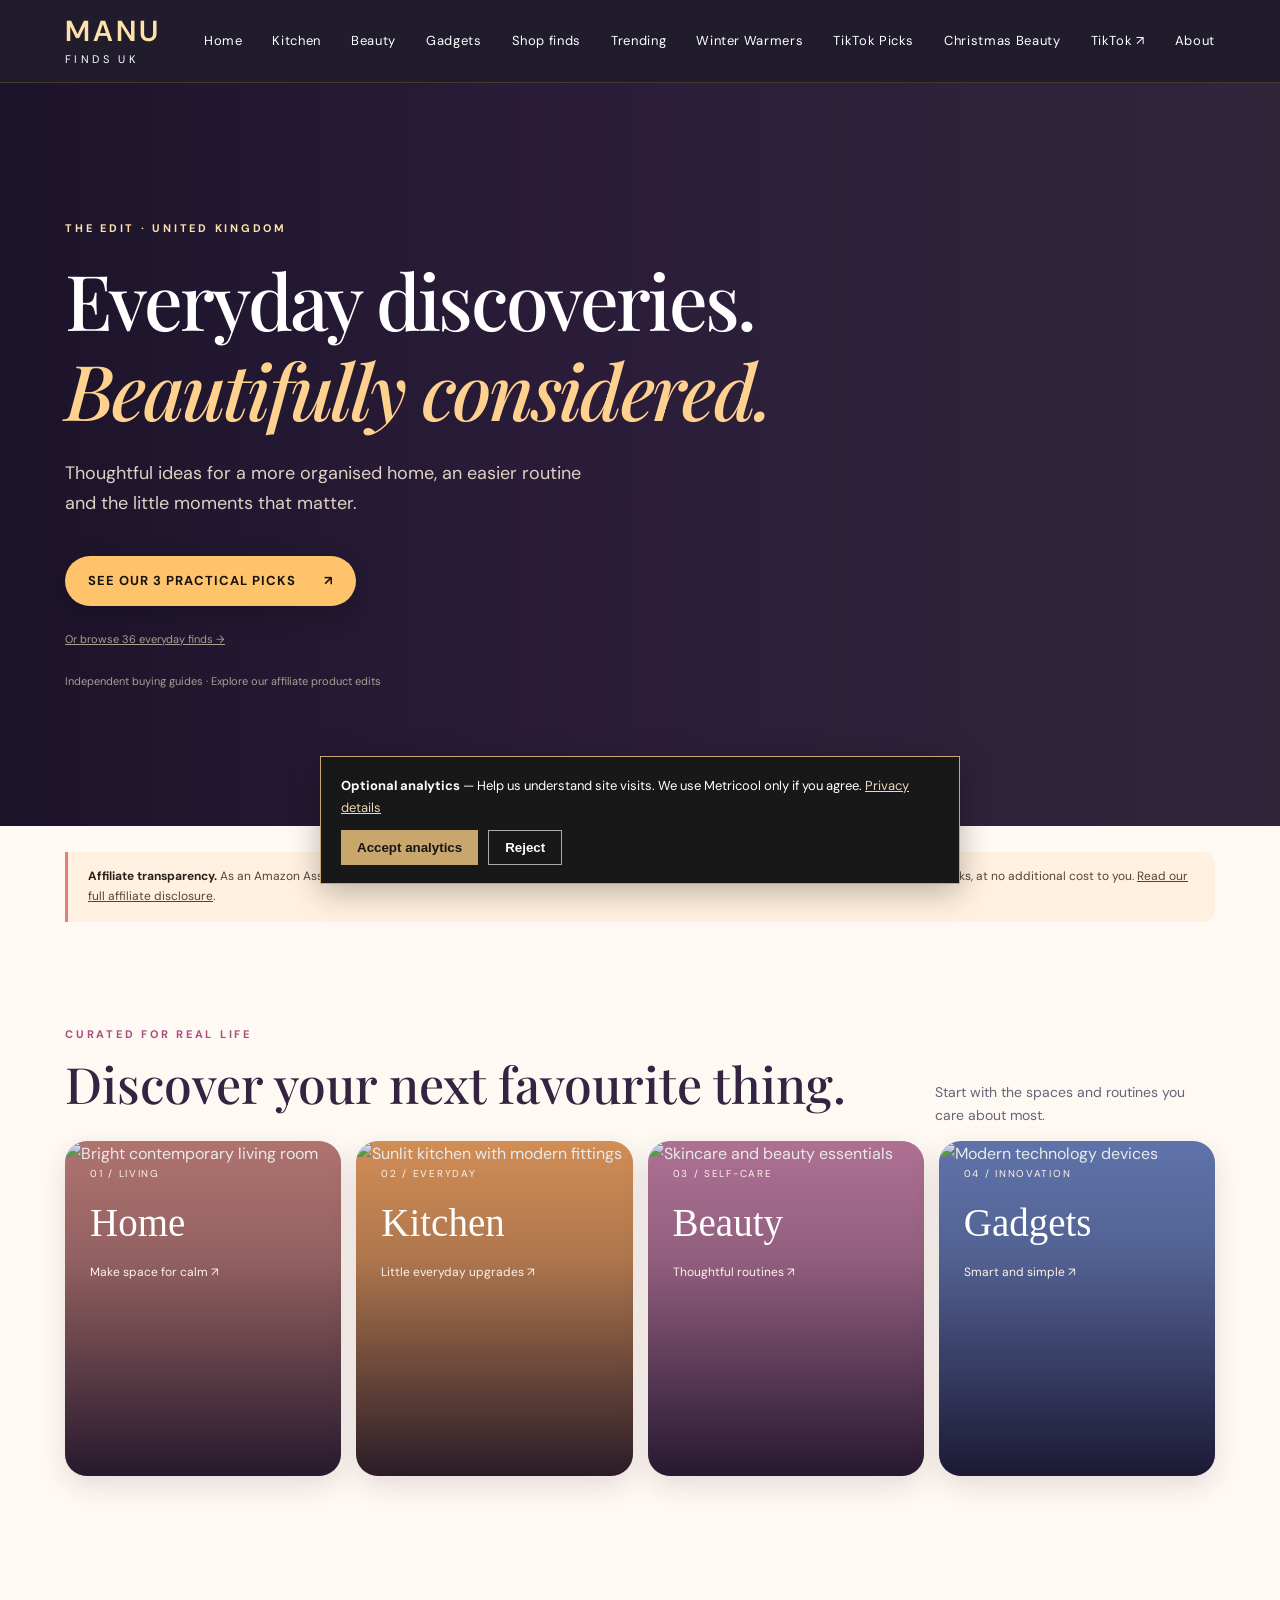
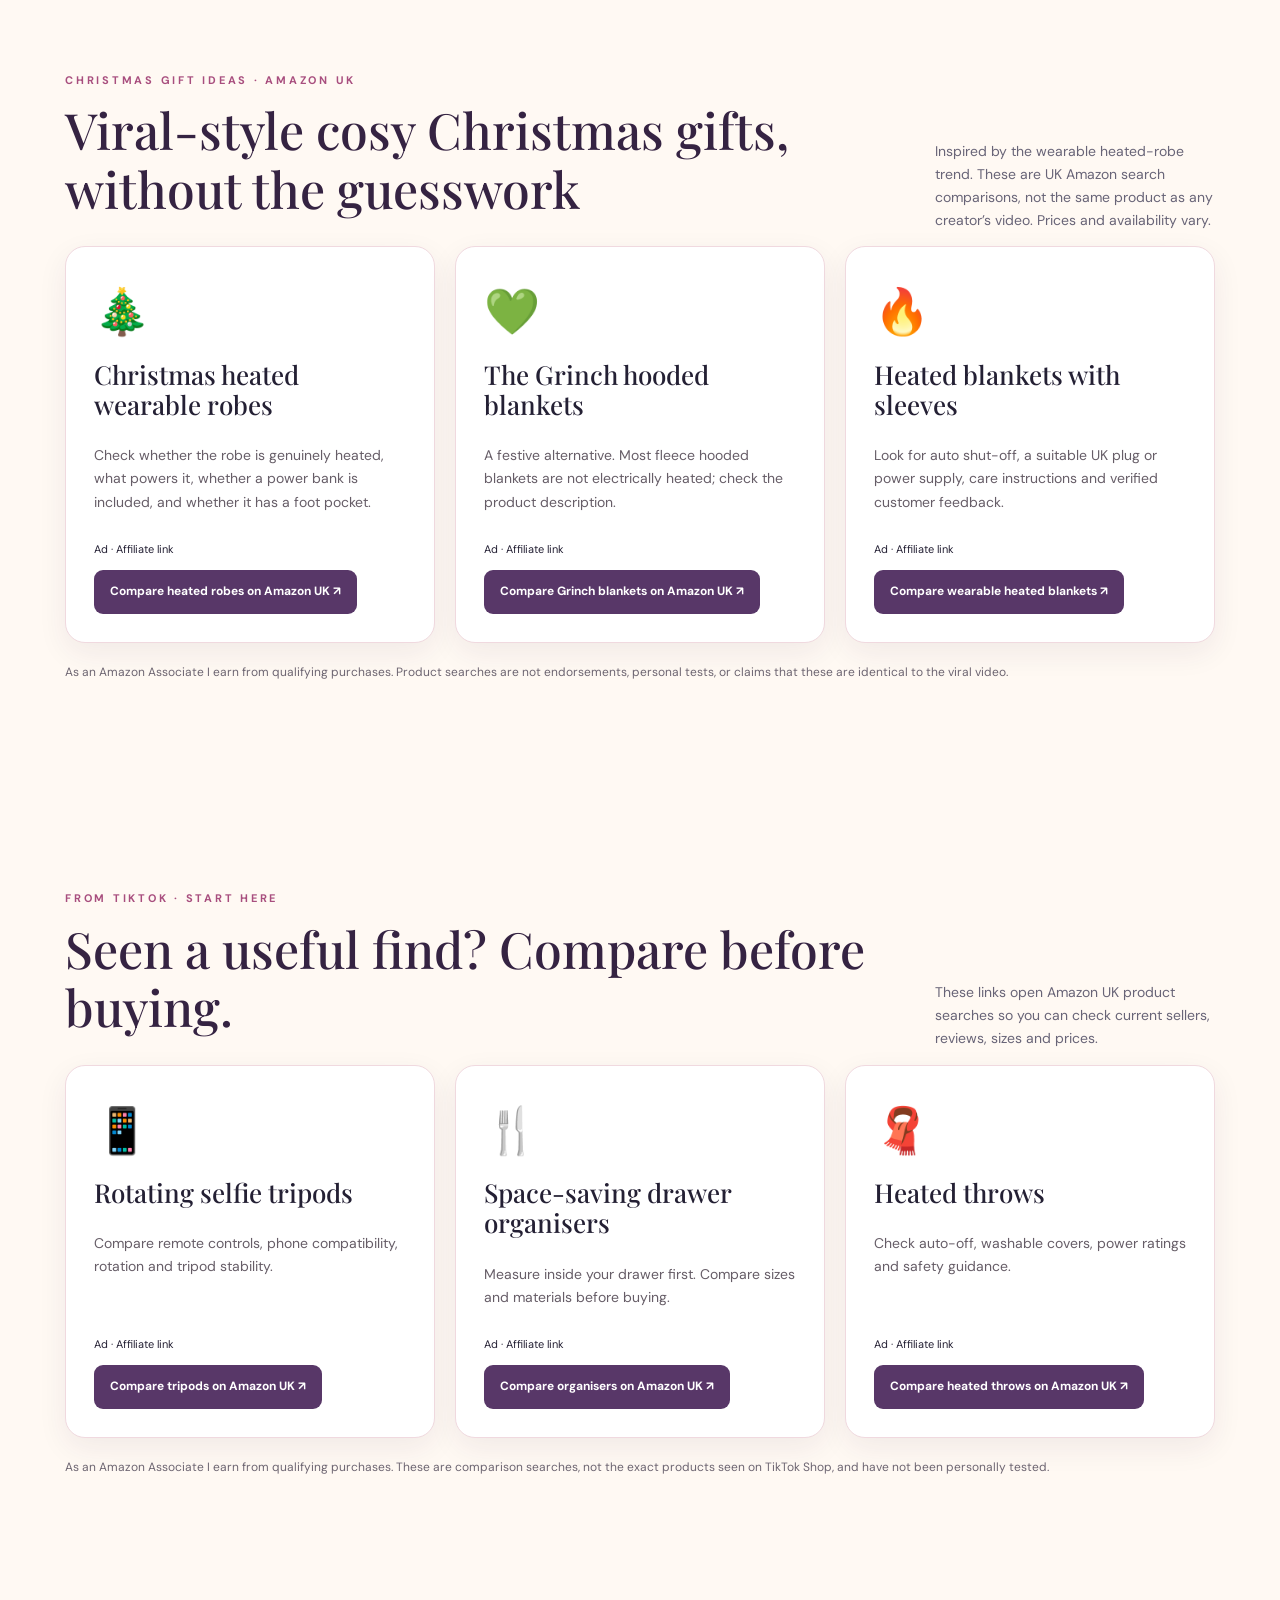
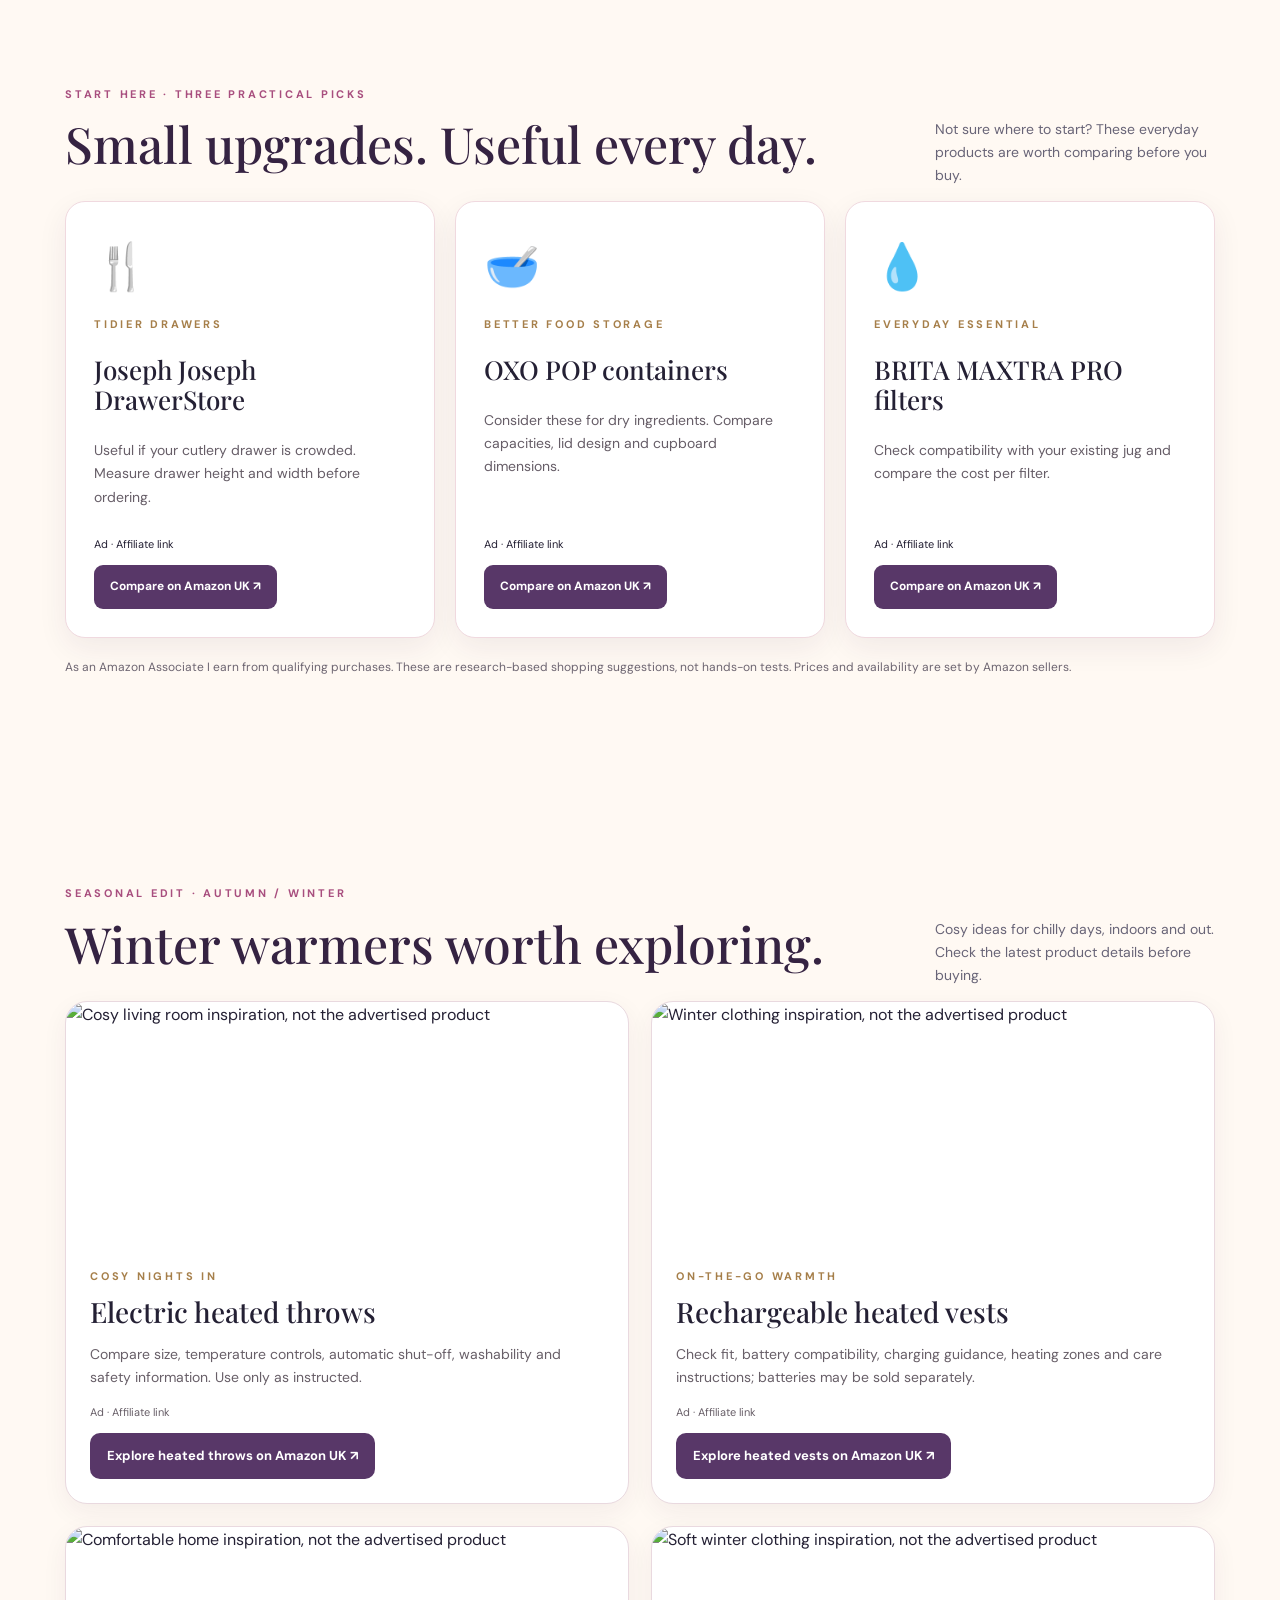
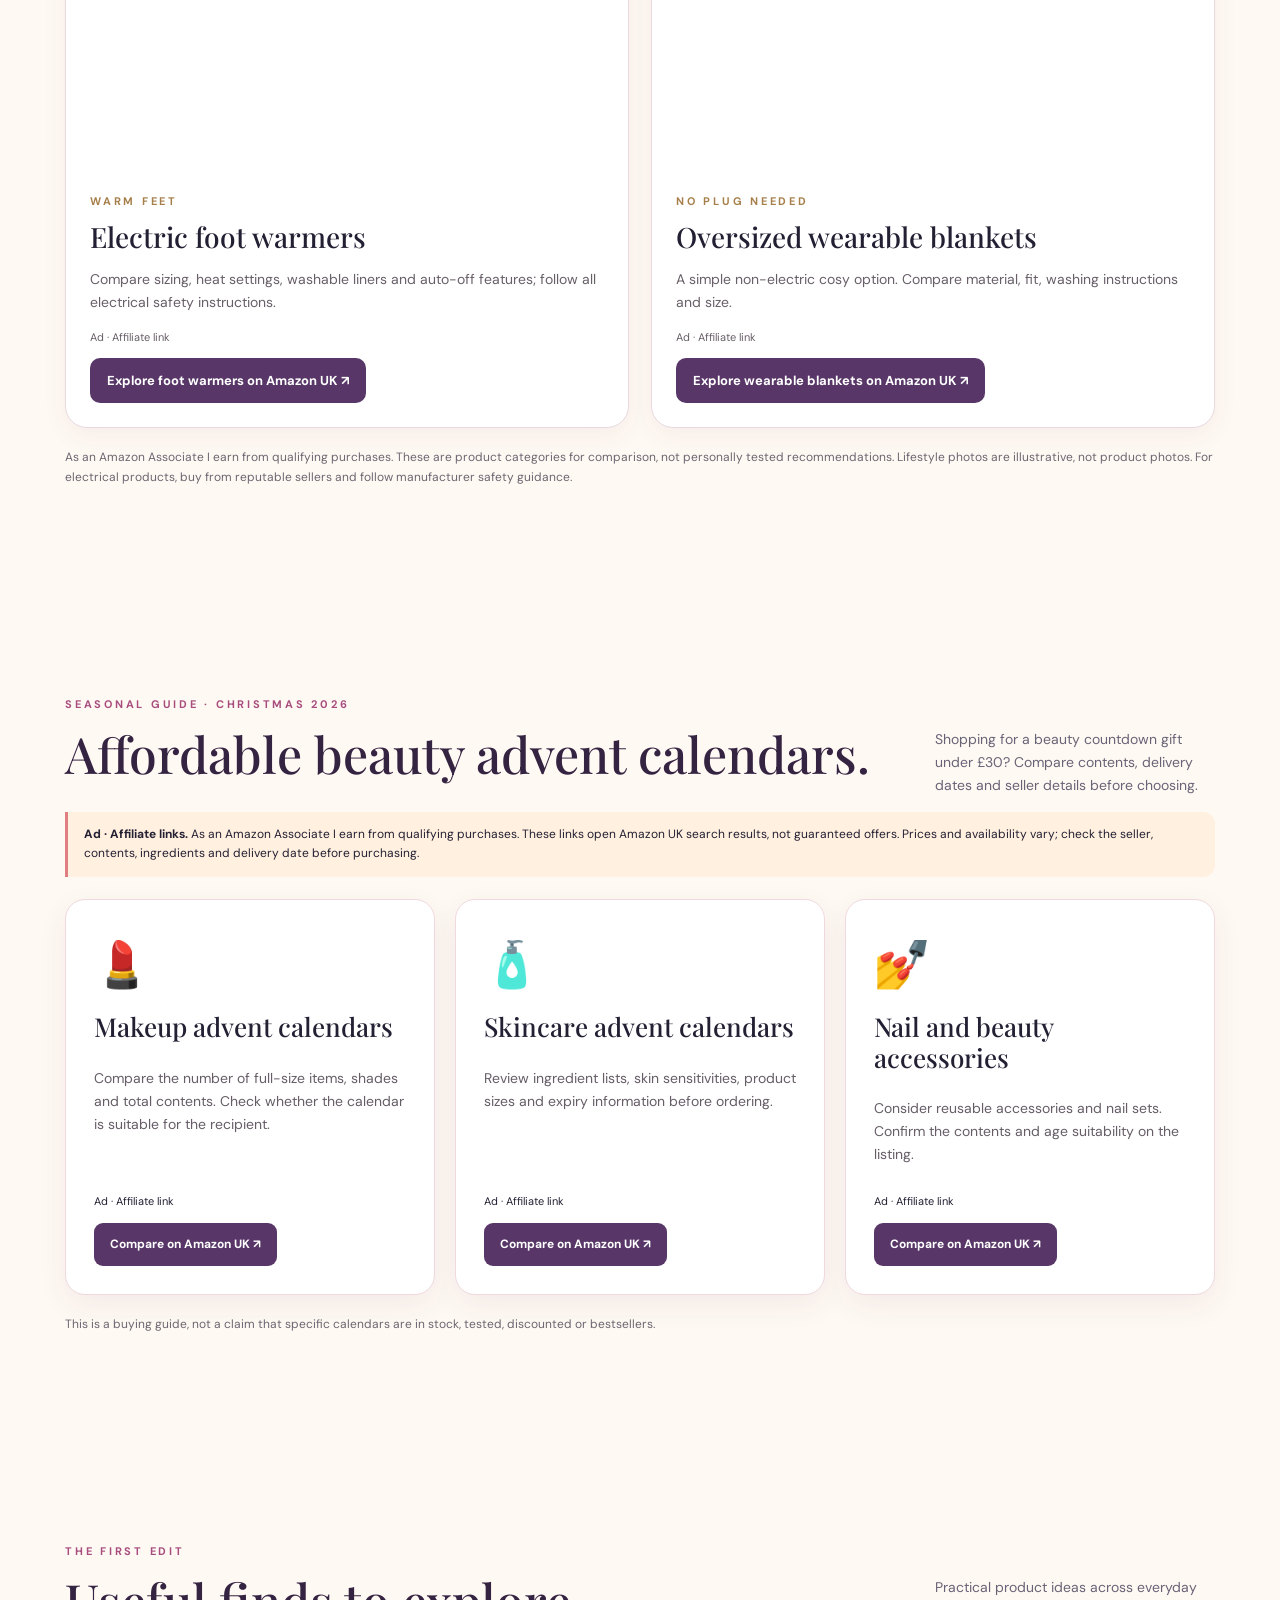
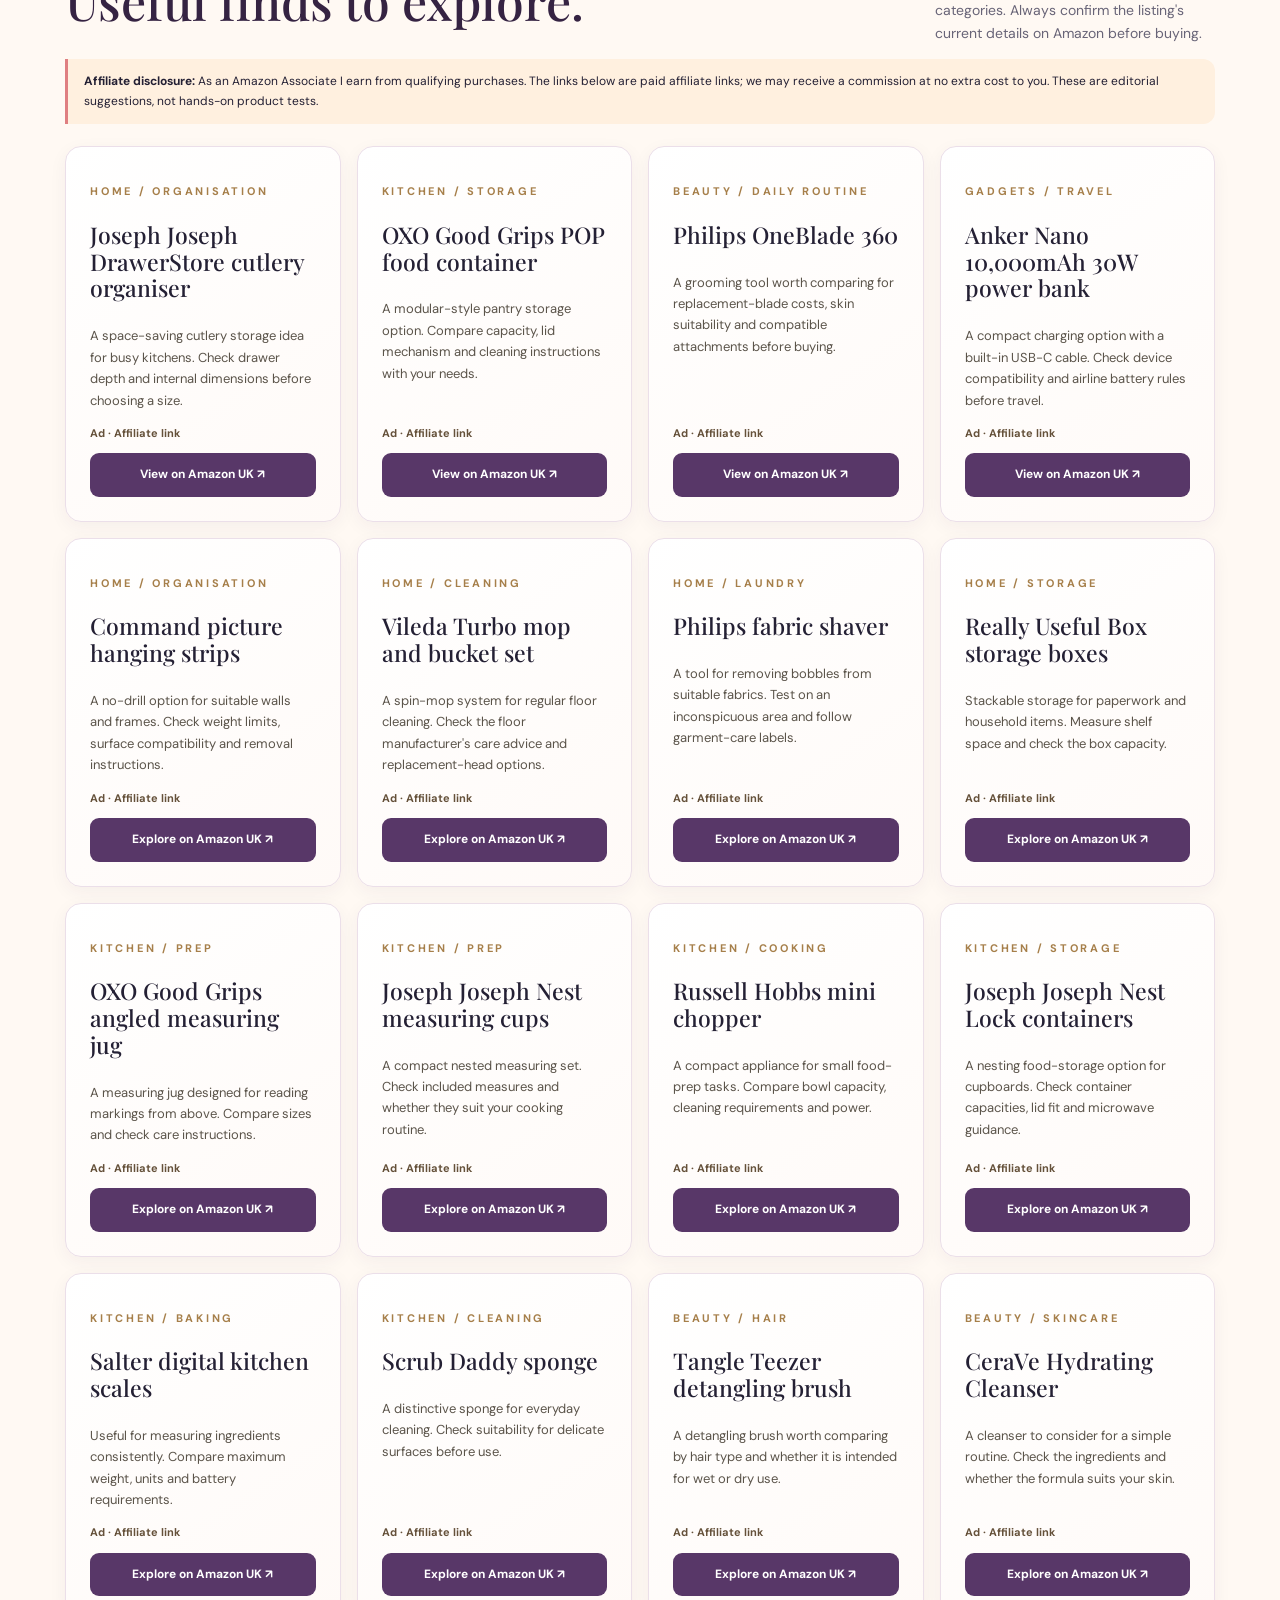
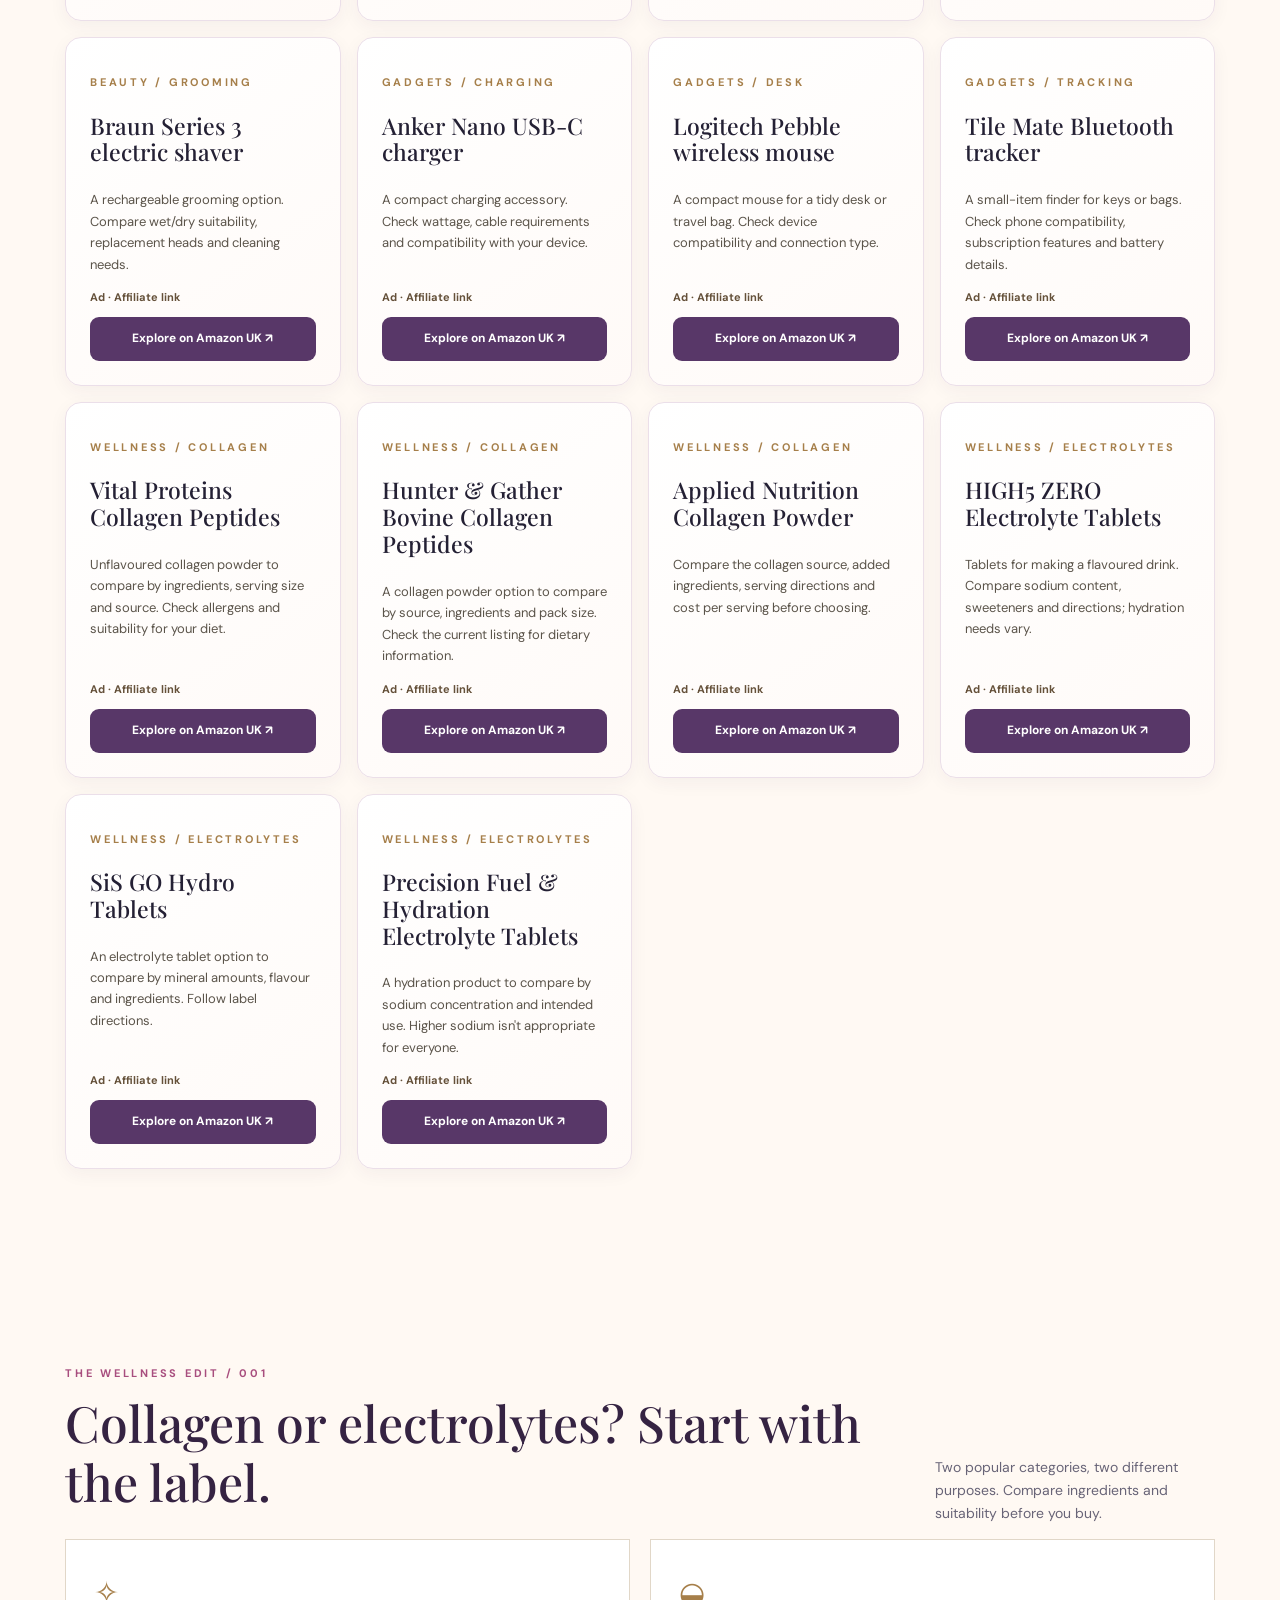
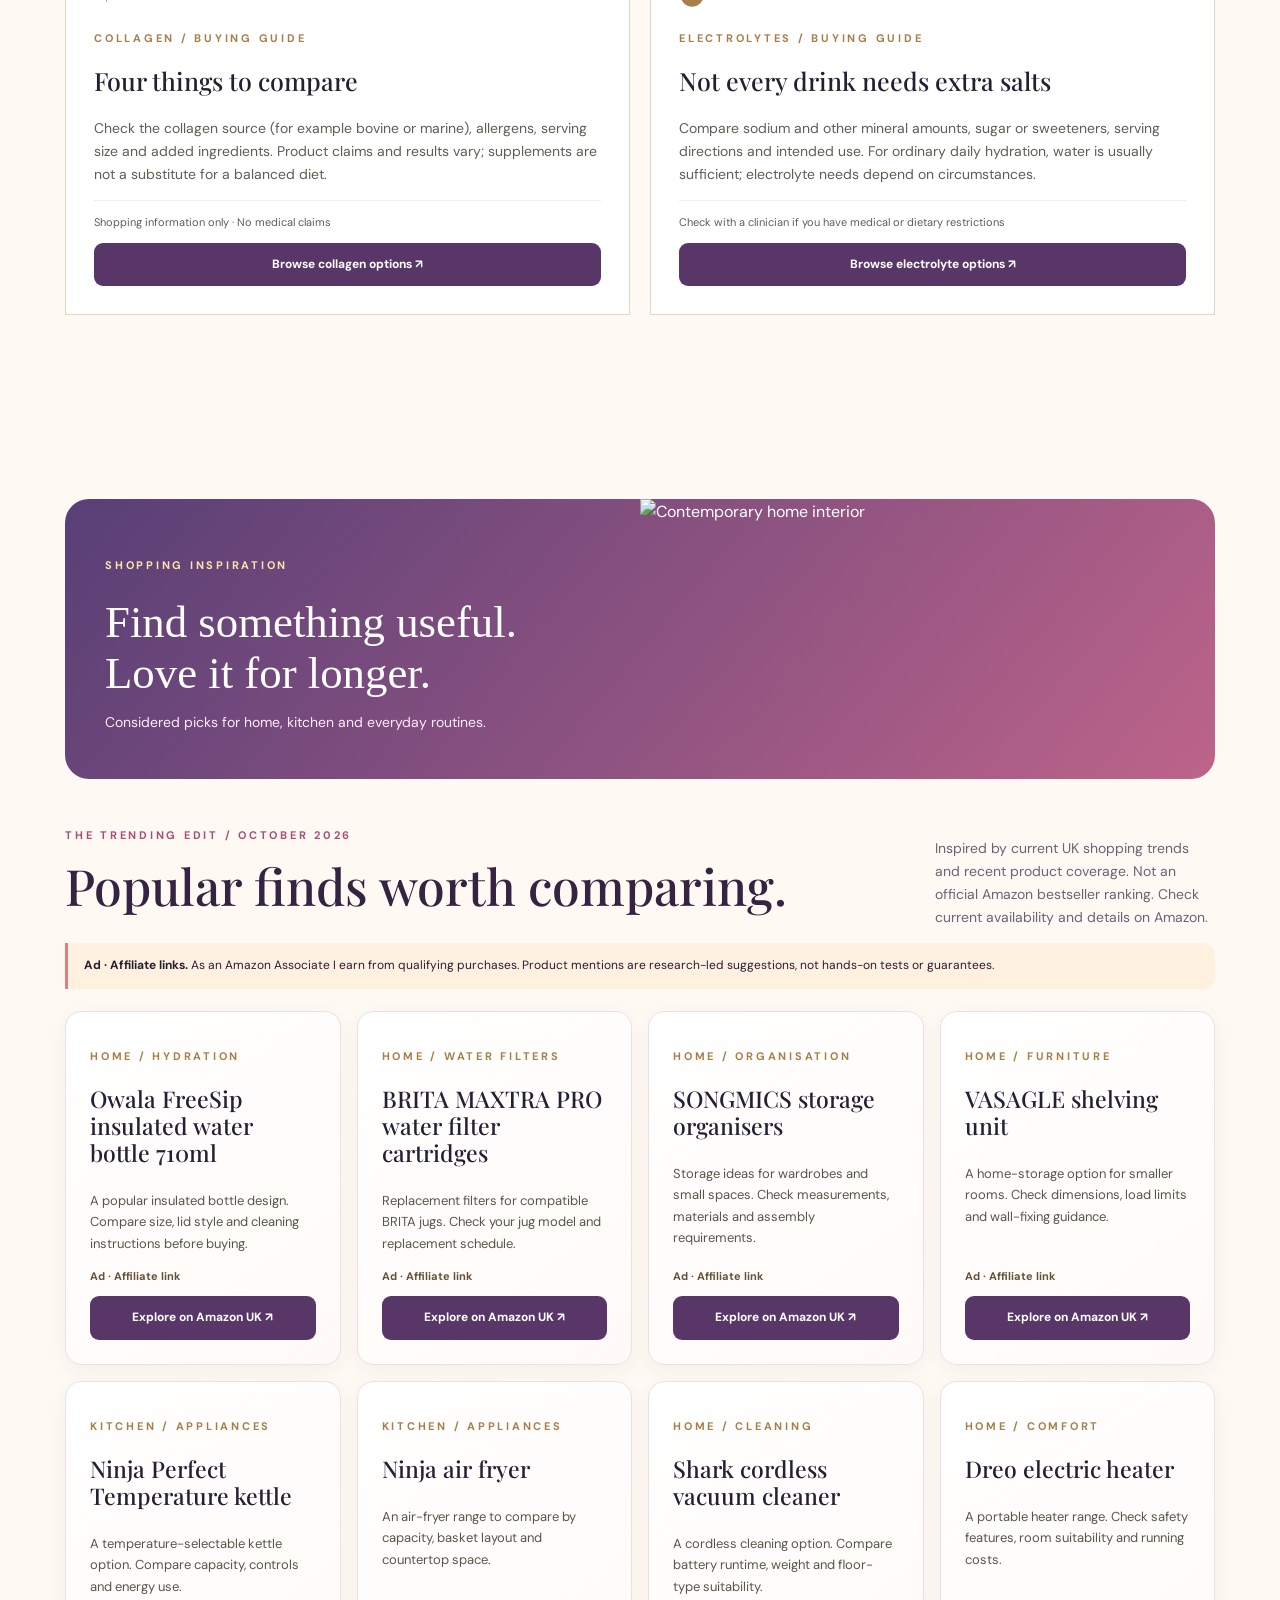
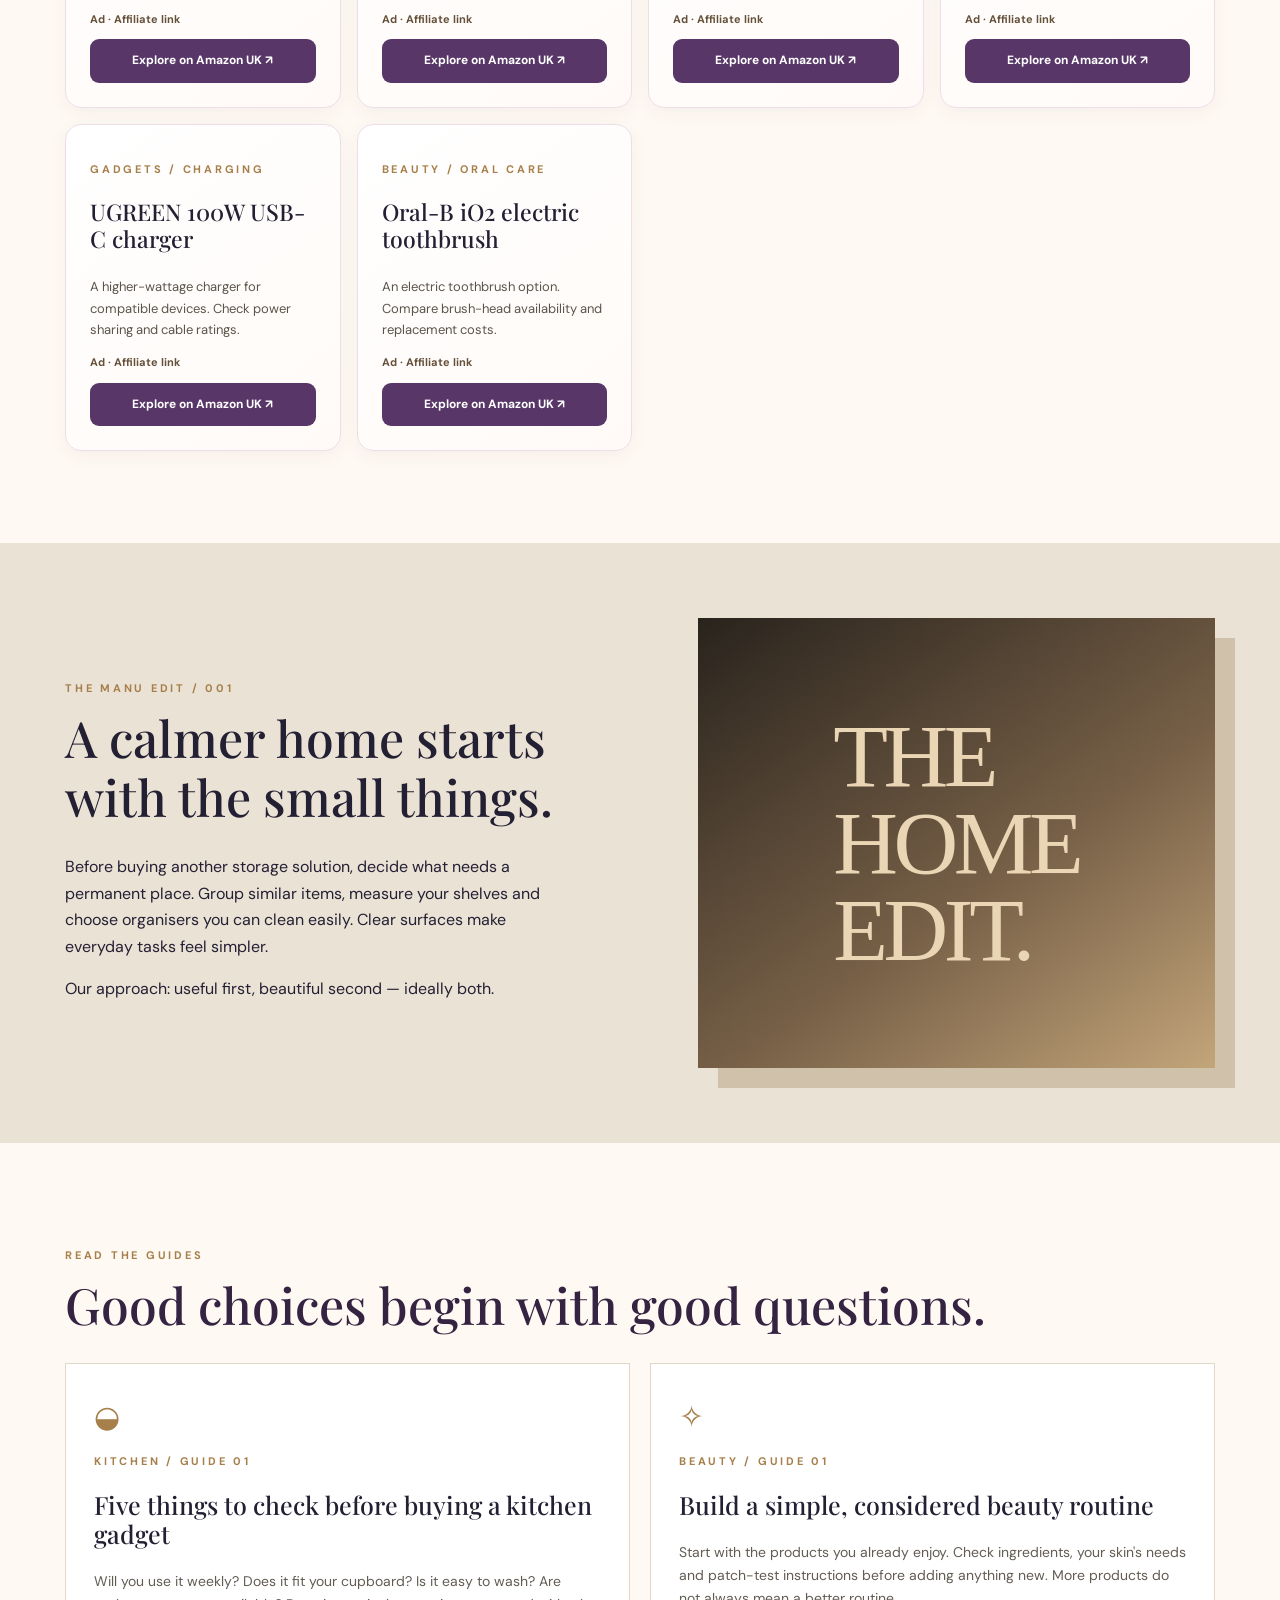
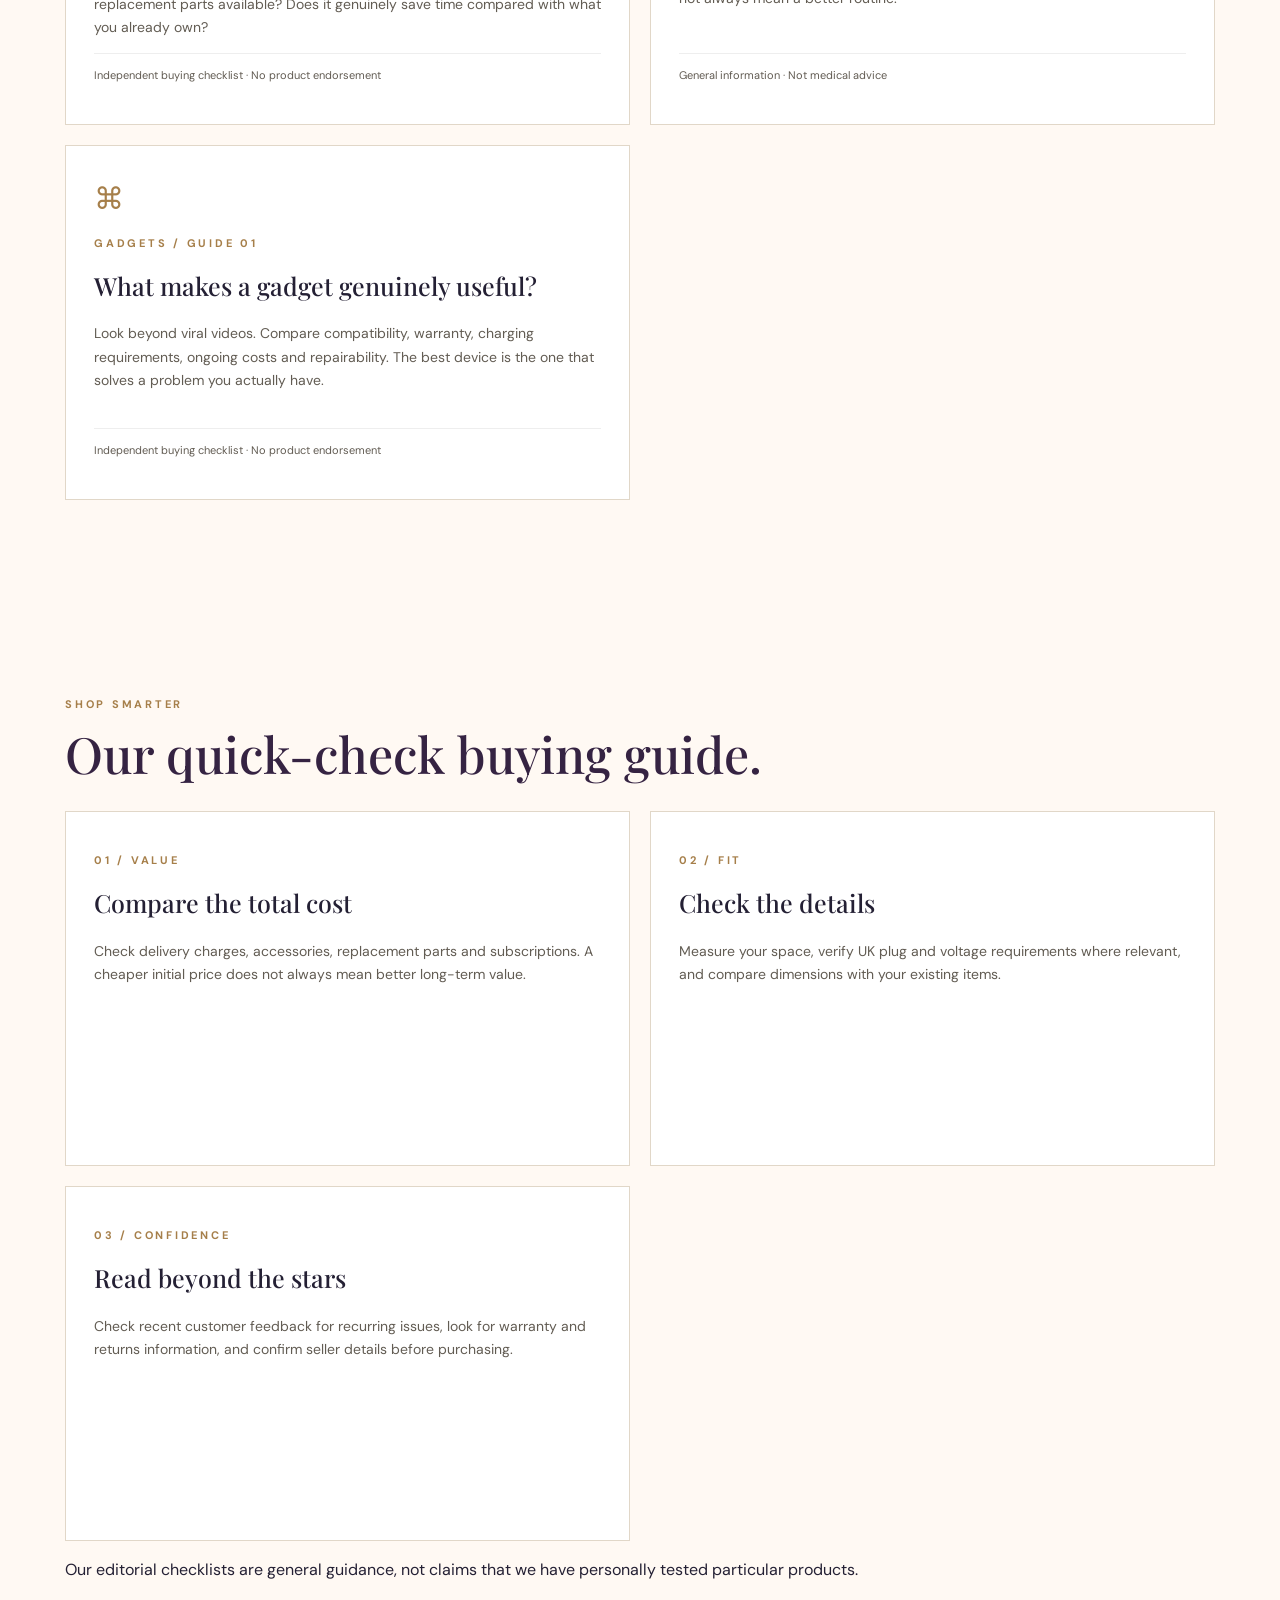
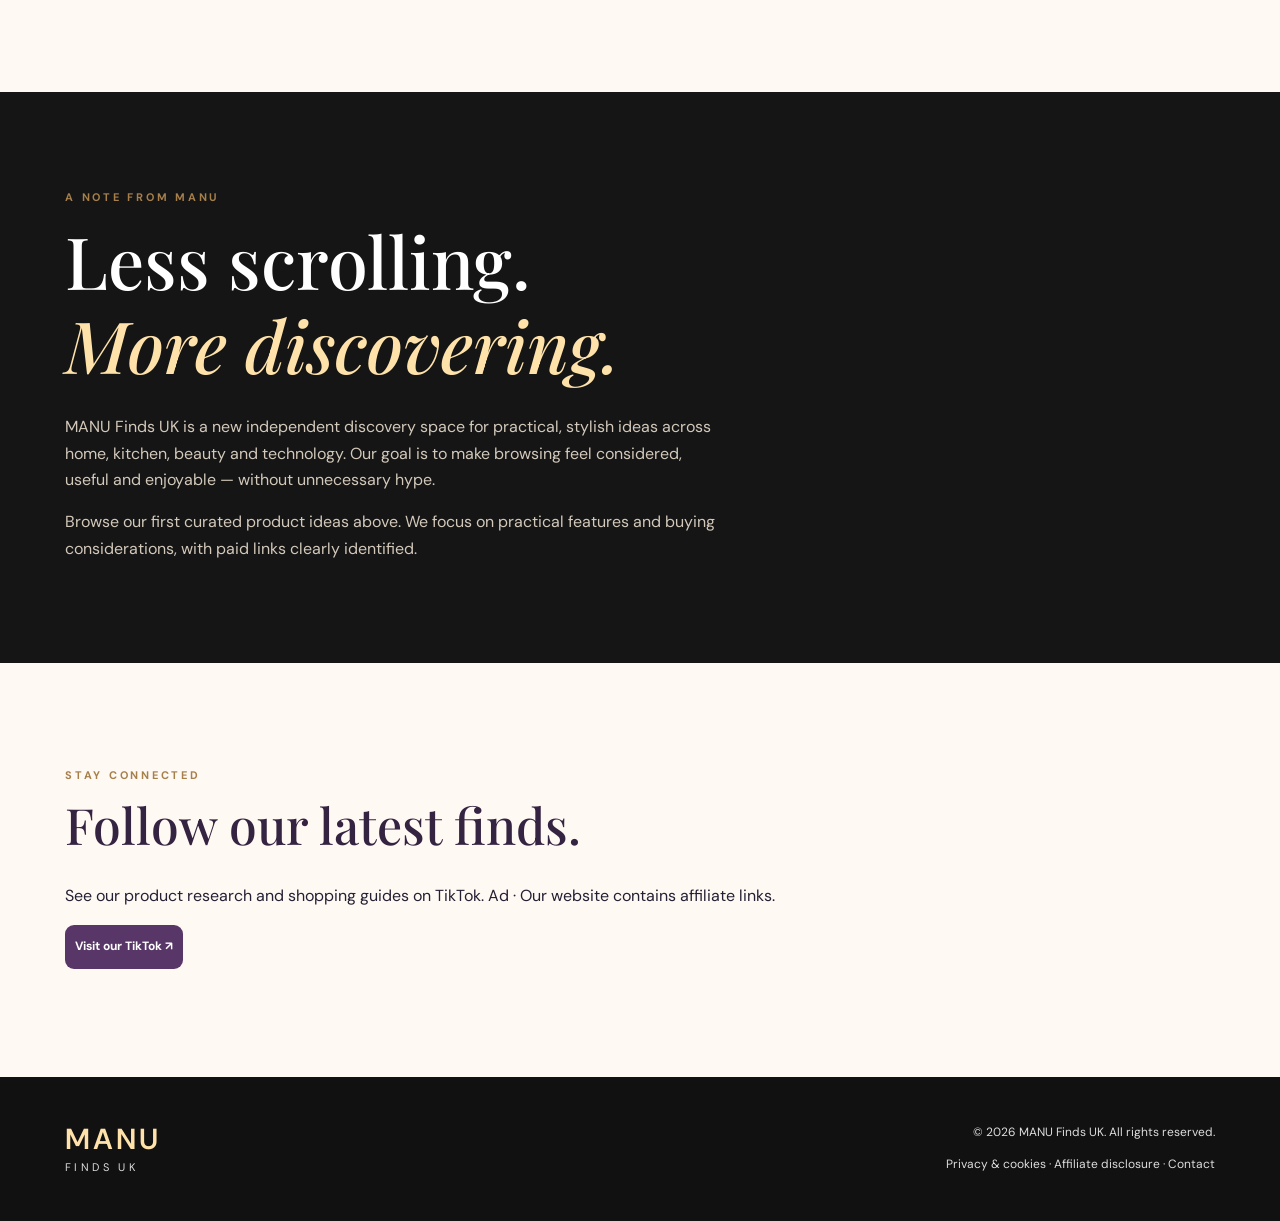
==== commit d77cb68c: "Add Christmas cosy gift affiliate comparison landing section" ====
--- a/index.html
+++ b/index.html
@@ -20,6 +20,7 @@
 <a class="category category-beauty" href="#beauty"><img class="category-photo" src="https://images.unsplash.com/photo-1596462502278-27bfdc403348?auto=format&amp;fit=crop&amp;w=800&amp;q=80" alt="Skincare and beauty essentials" loading="lazy" decoding="async"><span class="category-shade" aria-hidden="true"></span><span class="category-text"><small>03 / SELF-CARE</small><strong>Beauty</strong><span>Thoughtful routines ↗</span></span></a>
 <a class="category category-gadgets" href="#gadgets"><img class="category-photo" src="https://images.unsplash.com/photo-1519389950473-47ba0277781c?auto=format&amp;fit=crop&amp;w=800&amp;q=80" alt="Modern technology devices" loading="lazy" decoding="async"><span class="category-shade" aria-hidden="true"></span><span class="category-text"><small>04 / INNOVATION</small><strong>Gadgets</strong><span>Smart and simple ↗</span></span></a>
 </div></section>
+<section class="section wrap" id="christmas-cosy-finds"><div class="section-top"><div><p class="eyebrow">CHRISTMAS GIFT IDEAS · AMAZON UK</p><h2>Viral-style cosy Christmas gifts, without the guesswork</h2></div><p>Inspired by the wearable heated-robe trend. These are UK Amazon search comparisons, not the same product as any creator’s video. Prices and availability vary.</p></div><div class="quick-picks-grid"><article class="quick-pick"><span class="quick-pick-icon" aria-hidden="true">🎄</span><h3>Christmas heated wearable robes</h3><p>Check whether the robe is genuinely heated, what powers it, whether a power bank is included, and whether it has a foot pocket.</p><span class="affiliate-label">Ad · Affiliate link</span><a class="pick-link" href="https://www.amazon.co.uk/s?k=christmas+heated+wearable+blanket+robe+foot+pocket&amp;tag=manufindsuk-21" rel="sponsored noopener noreferrer" target="_blank">Compare heated robes on Amazon UK ↗</a></article><article class="quick-pick"><span class="quick-pick-icon" aria-hidden="true">💚</span><h3>The Grinch hooded blankets</h3><p>A festive alternative. Most fleece hooded blankets are not electrically heated; check the product description.</p><span class="affiliate-label">Ad · Affiliate link</span><a class="pick-link" href="https://www.amazon.co.uk/s?k=the+grinch+hooded+blanket+adult&amp;tag=manufindsuk-21" rel="sponsored noopener noreferrer" target="_blank">Compare Grinch blankets on Amazon UK ↗</a></article><article class="quick-pick"><span class="quick-pick-icon" aria-hidden="true">🔥</span><h3>Heated blankets with sleeves</h3><p>Look for auto shut-off, a suitable UK plug or power supply, care instructions and verified customer feedback.</p><span class="affiliate-label">Ad · Affiliate link</span><a class="pick-link" href="https://www.amazon.co.uk/s?k=heated+wearable+blanket+sleeves+foot+pocket&amp;tag=manufindsuk-21" rel="sponsored noopener noreferrer" target="_blank">Compare wearable heated blankets ↗</a></article></div><p class="quick-disclosure">As an Amazon Associate I earn from qualifying purchases. Product searches are not endorsements, personal tests, or claims that these are identical to the viral video.</p></section>
 <section class="section wrap" id="tiktok-picks"><div class="section-top"><div><p class="eyebrow">FROM TIKTOK · START HERE</p><h2>Seen a useful find? Compare before buying.</h2></div><p>These links open Amazon UK product searches so you can check current sellers, reviews, sizes and prices.</p></div><div class="quick-picks-grid"><article class="quick-pick"><span class="quick-pick-icon" aria-hidden="true">📱</span><h3>Rotating selfie tripods</h3><p>Compare remote controls, phone compatibility, rotation and tripod stability.</p><span class="affiliate-label">Ad · Affiliate link</span><a class="pick-link" href="https://www.amazon.co.uk/s?k=360+rotating+selfie+stick+tripod+rechargeable&amp;tag=manufindsuk-21" rel="sponsored noopener noreferrer" target="_blank">Compare tripods on Amazon UK ↗</a></article><article class="quick-pick"><span class="quick-pick-icon" aria-hidden="true">🍴</span><h3>Space-saving drawer organisers</h3><p>Measure inside your drawer first. Compare sizes and materials before buying.</p><span class="affiliate-label">Ad · Affiliate link</span><a class="pick-link" href="https://www.amazon.co.uk/s?k=compact+cutlery+drawer+organiser&amp;tag=manufindsuk-21" rel="sponsored noopener noreferrer" target="_blank">Compare organisers on Amazon UK ↗</a></article><article class="quick-pick"><span class="quick-pick-icon" aria-hidden="true">🧣</span><h3>Heated throws</h3><p>Check auto-off, washable covers, power ratings and safety guidance.</p><span class="affiliate-label">Ad · Affiliate link</span><a class="pick-link" href="https://www.amazon.co.uk/s?k=heated+throw+blanket+auto+shut+off&amp;tag=manufindsuk-21" rel="sponsored noopener noreferrer" target="_blank">Compare heated throws on Amazon UK ↗</a></article></div><p class="quick-disclosure">As an Amazon Associate I earn from qualifying purchases. These are comparison searches, not the exact products seen on TikTok Shop, and have not been personally tested.</p></section>
 <section class="section wrap" id="quick-picks" aria-label="Start here shopping guide"><div class="section-top"><div><p class="eyebrow">START HERE · THREE PRACTICAL PICKS</p><h2>Small upgrades. Useful every day.</h2></div><p>Not sure where to start? These everyday products are worth comparing before you buy.</p></div><div class="quick-picks-grid"><article class="quick-pick"><span class="quick-pick-icon" aria-hidden="true">🍴</span><p class="eyebrow">TIDIER DRAWERS</p><h3>Joseph Joseph DrawerStore</h3><p>Useful if your cutlery drawer is crowded. Measure drawer height and width before ordering.</p><span class="affiliate-label">Ad · Affiliate link</span><a class="pick-link" href="https://www.amazon.co.uk/s?k=Joseph+Joseph+DrawerStore+compact+cutlery+organiser&amp;tag=manufindsuk-21" target="_blank" rel="sponsored noopener noreferrer">Compare on Amazon UK ↗</a></article><article class="quick-pick"><span class="quick-pick-icon" aria-hidden="true">🥣</span><p class="eyebrow">BETTER FOOD STORAGE</p><h3>OXO POP containers</h3><p>Consider these for dry ingredients. Compare capacities, lid design and cupboard dimensions.</p><span class="affiliate-label">Ad · Affiliate link</span><a class="pick-link" href="https://www.amazon.co.uk/s?k=OXO+Good+Grips+POP+food+container&amp;tag=manufindsuk-21" target="_blank" rel="sponsored noopener noreferrer">Compare on Amazon UK ↗</a></article><article class="quick-pick"><span class="quick-pick-icon" aria-hidden="true">💧</span><p class="eyebrow">EVERYDAY ESSENTIAL</p><h3>BRITA MAXTRA PRO filters</h3><p>Check compatibility with your existing jug and compare the cost per filter.</p><span class="affiliate-label">Ad · Affiliate link</span><a class="pick-link" href="https://www.amazon.co.uk/s?k=BRITA+MAXTRA+PRO+water+filter+cartridges&amp;tag=manufindsuk-21" target="_blank" rel="sponsored noopener noreferrer">Compare on Amazon UK ↗</a></article></div><p class="quick-disclosure">As an Amazon Associate I earn from qualifying purchases. These are research-based shopping suggestions, not hands-on tests. Prices and availability are set by Amazon sellers.</p></section>
 <section class="section wrap" id="winter-warmers"><div class="section-top"><div><p class="eyebrow">SEASONAL EDIT · AUTUMN / WINTER</p><h2>Winter warmers worth exploring.</h2></div><p>Cosy ideas for chilly days, indoors and out. Check the latest product details before buying.</p></div><div class="winter-grid"><article class="winter-card"><img src="https://images.unsplash.com/photo-1600210492486-724fe5c67fb0?auto=format&amp;fit=crop&amp;w=900&amp;q=80" alt="Cosy living room inspiration, not the advertised product" loading="lazy"><div><p class="eyebrow">COSY NIGHTS IN</p><h3>Electric heated throws</h3><p>Compare size, temperature controls, automatic shut-off, washability and safety information. Use only as instructed.</p><small>Ad · Affiliate link</small><a href="https://www.amazon.co.uk/s?k=heated+throw+blanket+auto+shut+off&amp;tag=manufindsuk-21" target="_blank" rel="sponsored noopener noreferrer">Explore heated throws on Amazon UK ↗</a></div></article><article class="winter-card"><img src="https://images.unsplash.com/photo-1483985988355-763728e1935b?auto=format&amp;fit=crop&amp;w=900&amp;q=80" alt="Winter clothing inspiration, not the advertised product" loading="lazy"><div><p class="eyebrow">ON-THE-GO WARMTH</p><h3>Rechargeable heated vests</h3><p>Check fit, battery compatibility, charging guidance, heating zones and care instructions; batteries may be sold separately.</p><small>Ad · Affiliate link</small><a href="https://www.amazon.co.uk/s?k=rechargeable+heated+vest+UK&amp;tag=manufindsuk-21" target="_blank" rel="sponsored noopener noreferrer">Explore heated vests on Amazon UK ↗</a></div></article><article class="winter-card"><img src="https://images.unsplash.com/photo-1540574163026-643ea20ade25?auto=format&amp;fit=crop&amp;w=900&amp;q=80" alt="Comfortable home inspiration, not the advertised product" loading="lazy"><div><p class="eyebrow">WARM FEET</p><h3>Electric foot warmers</h3><p>Compare sizing, heat settings, washable liners and auto-off features; follow all electrical safety instructions.</p><small>Ad · Affiliate link</small><a href="https://www.amazon.co.uk/s?k=electric+foot+warmer+auto+shut+off&amp;tag=manufindsuk-21" target="_blank" rel="sponsored noopener noreferrer">Explore foot warmers on Amazon UK ↗</a></div></article><article class="winter-card"><img src="https://images.unsplash.com/photo-1512436991641-6745cdb1723f?auto=format&amp;fit=crop&amp;w=900&amp;q=80" alt="Soft winter clothing inspiration, not the advertised product" loading="lazy"><div><p class="eyebrow">NO PLUG NEEDED</p><h3>Oversized wearable blankets</h3><p>A simple non-electric cosy option. Compare material, fit, washing instructions and size.</p><small>Ad · Affiliate link</small><a href="https://www.amazon.co.uk/s?k=oversized+wearable+blanket+hoodie&amp;tag=manufindsuk-21" target="_blank" rel="sponsored noopener noreferrer">Explore wearable blankets on Amazon UK ↗</a></div></article></div><p class="quick-disclosure">As an Amazon Associate I earn from qualifying purchases. These are product categories for comparison, not personally tested recommendations. Lifestyle photos are illustrative, not product photos. For electrical products, buy from reputable sellers and follow manufacturer safety guidance.</p></section>
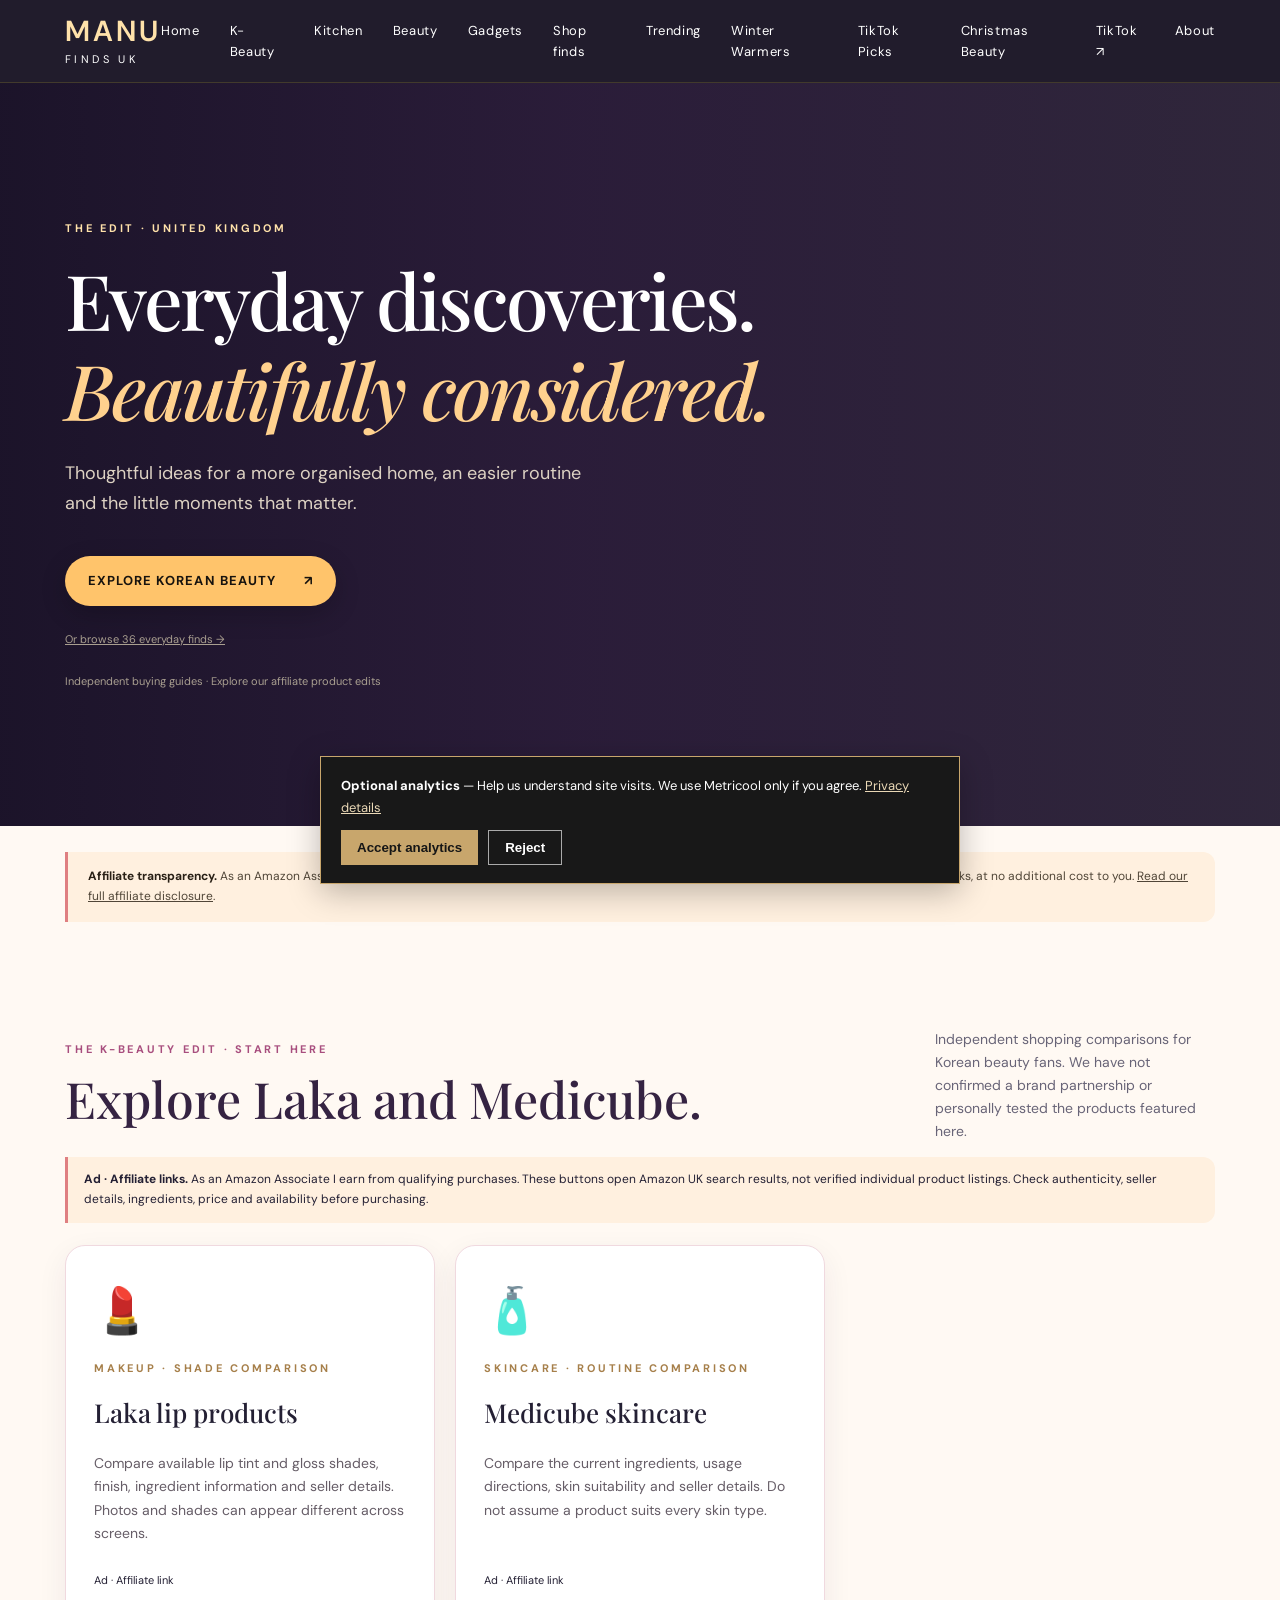
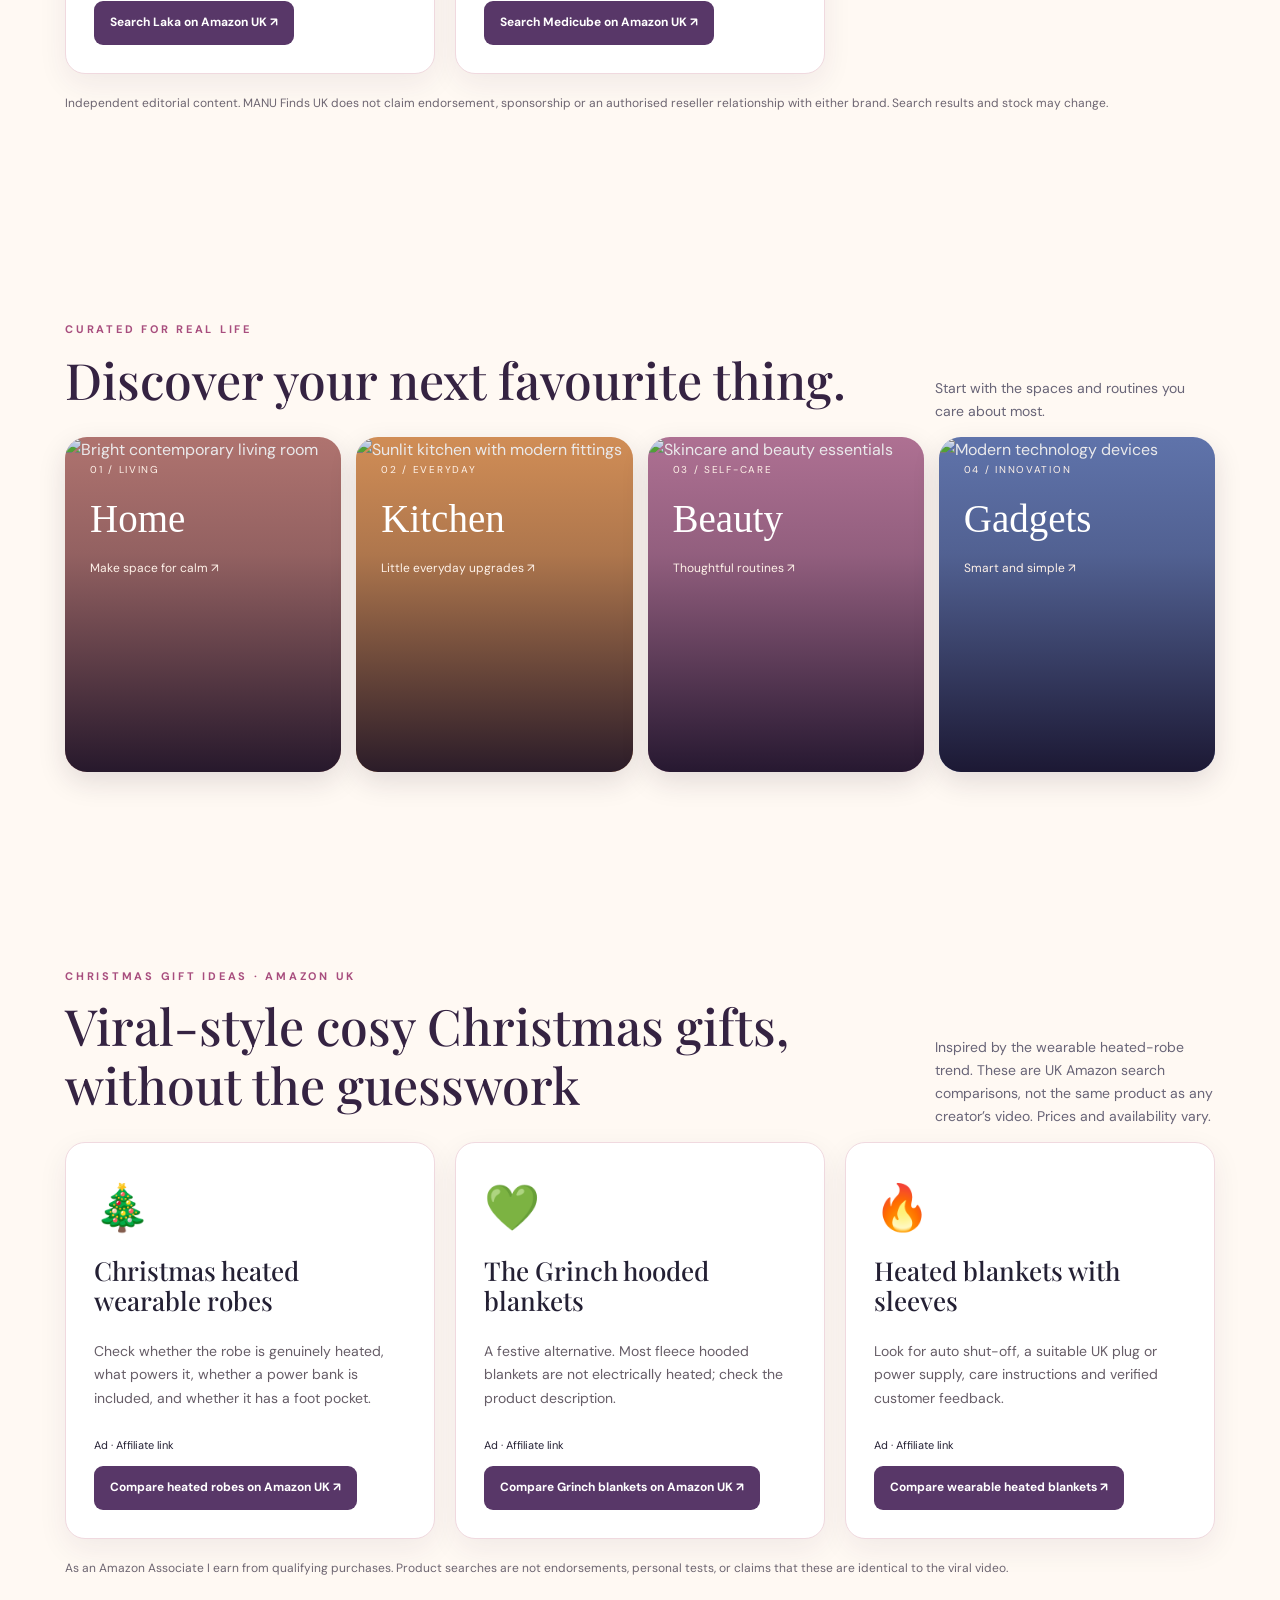
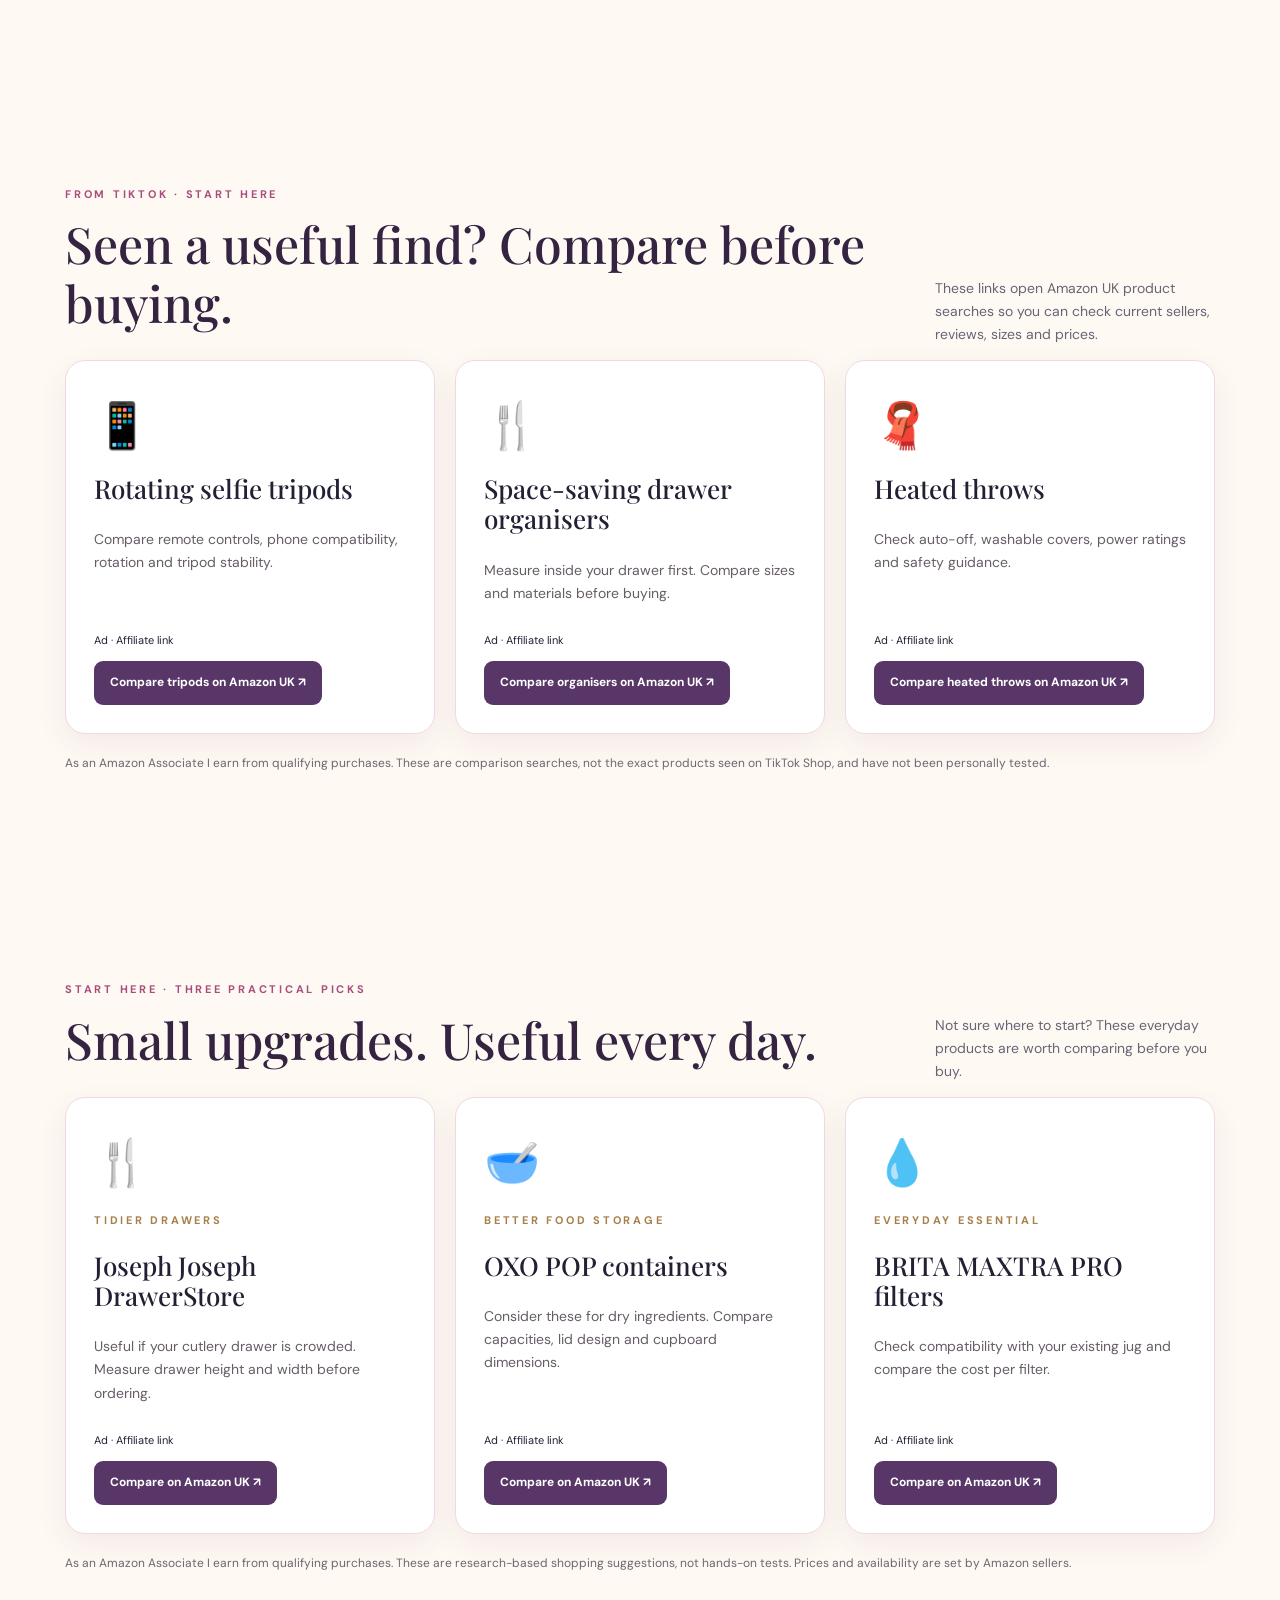
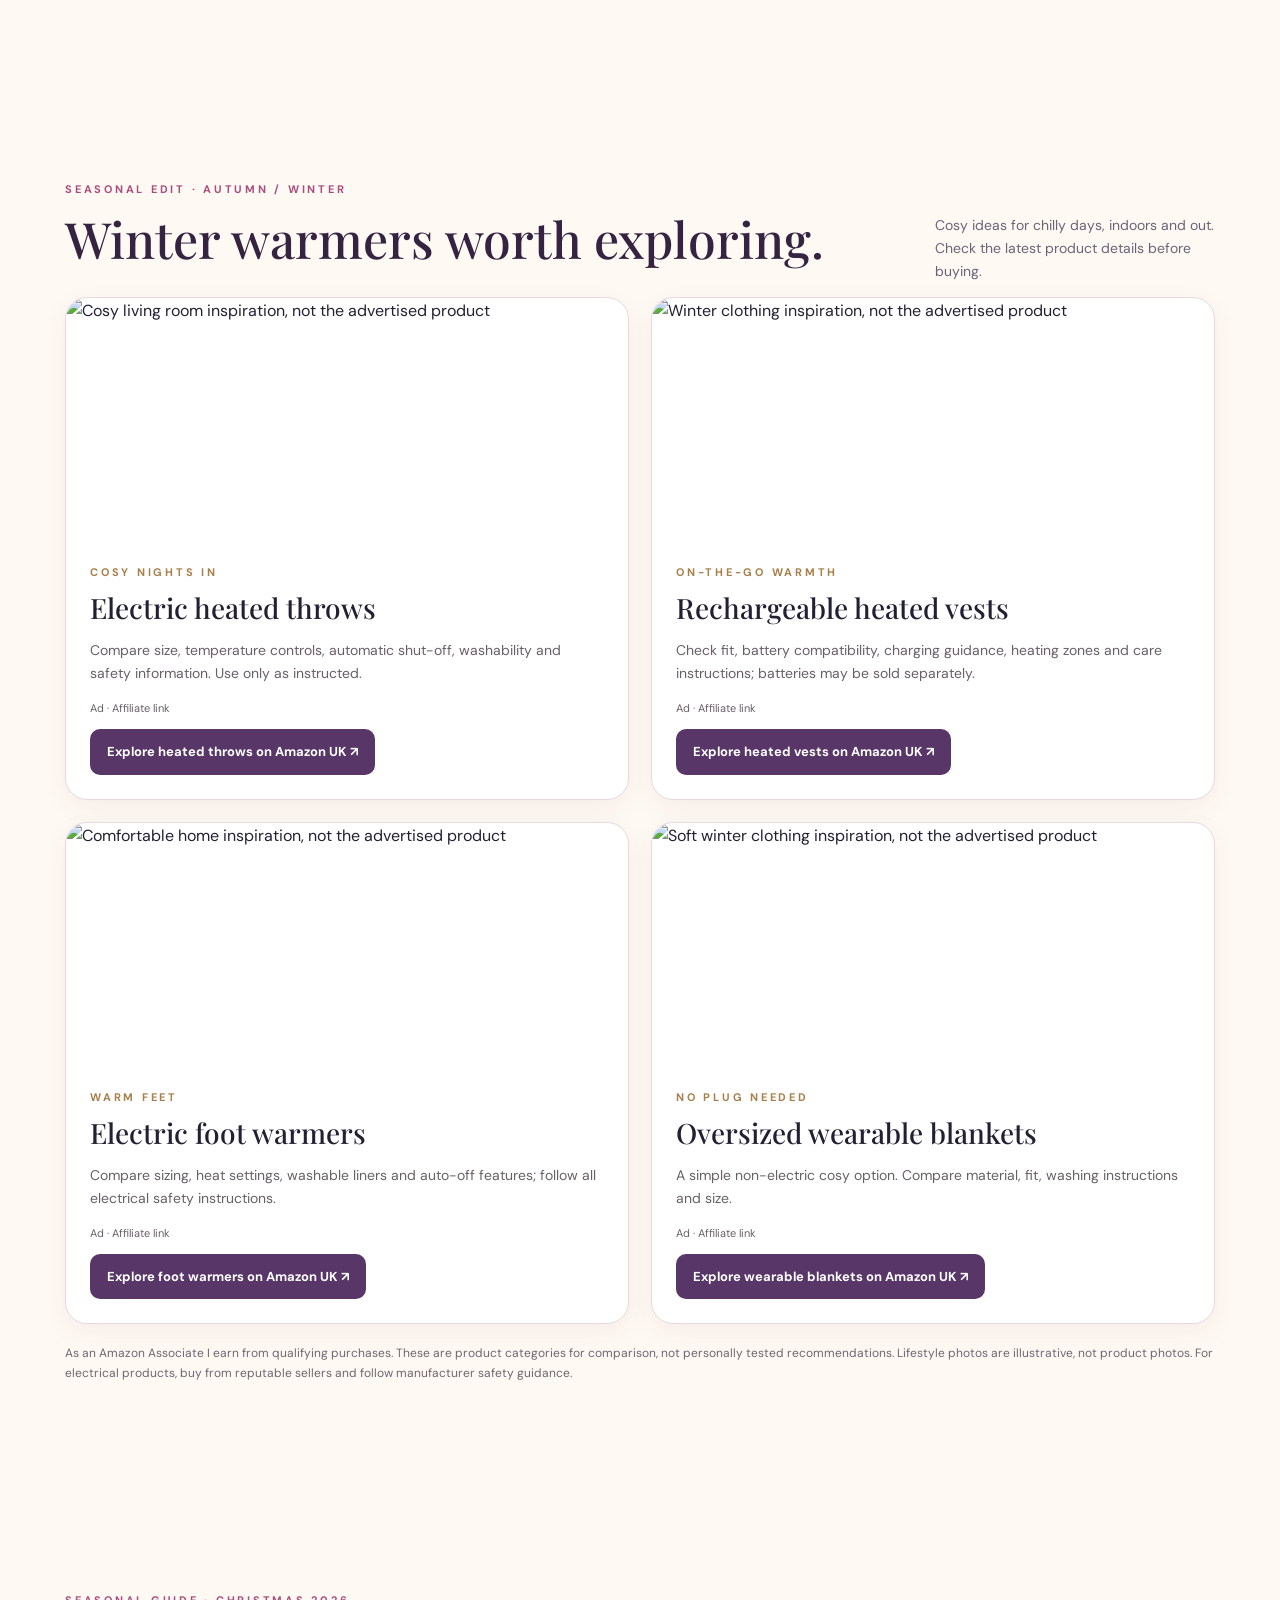
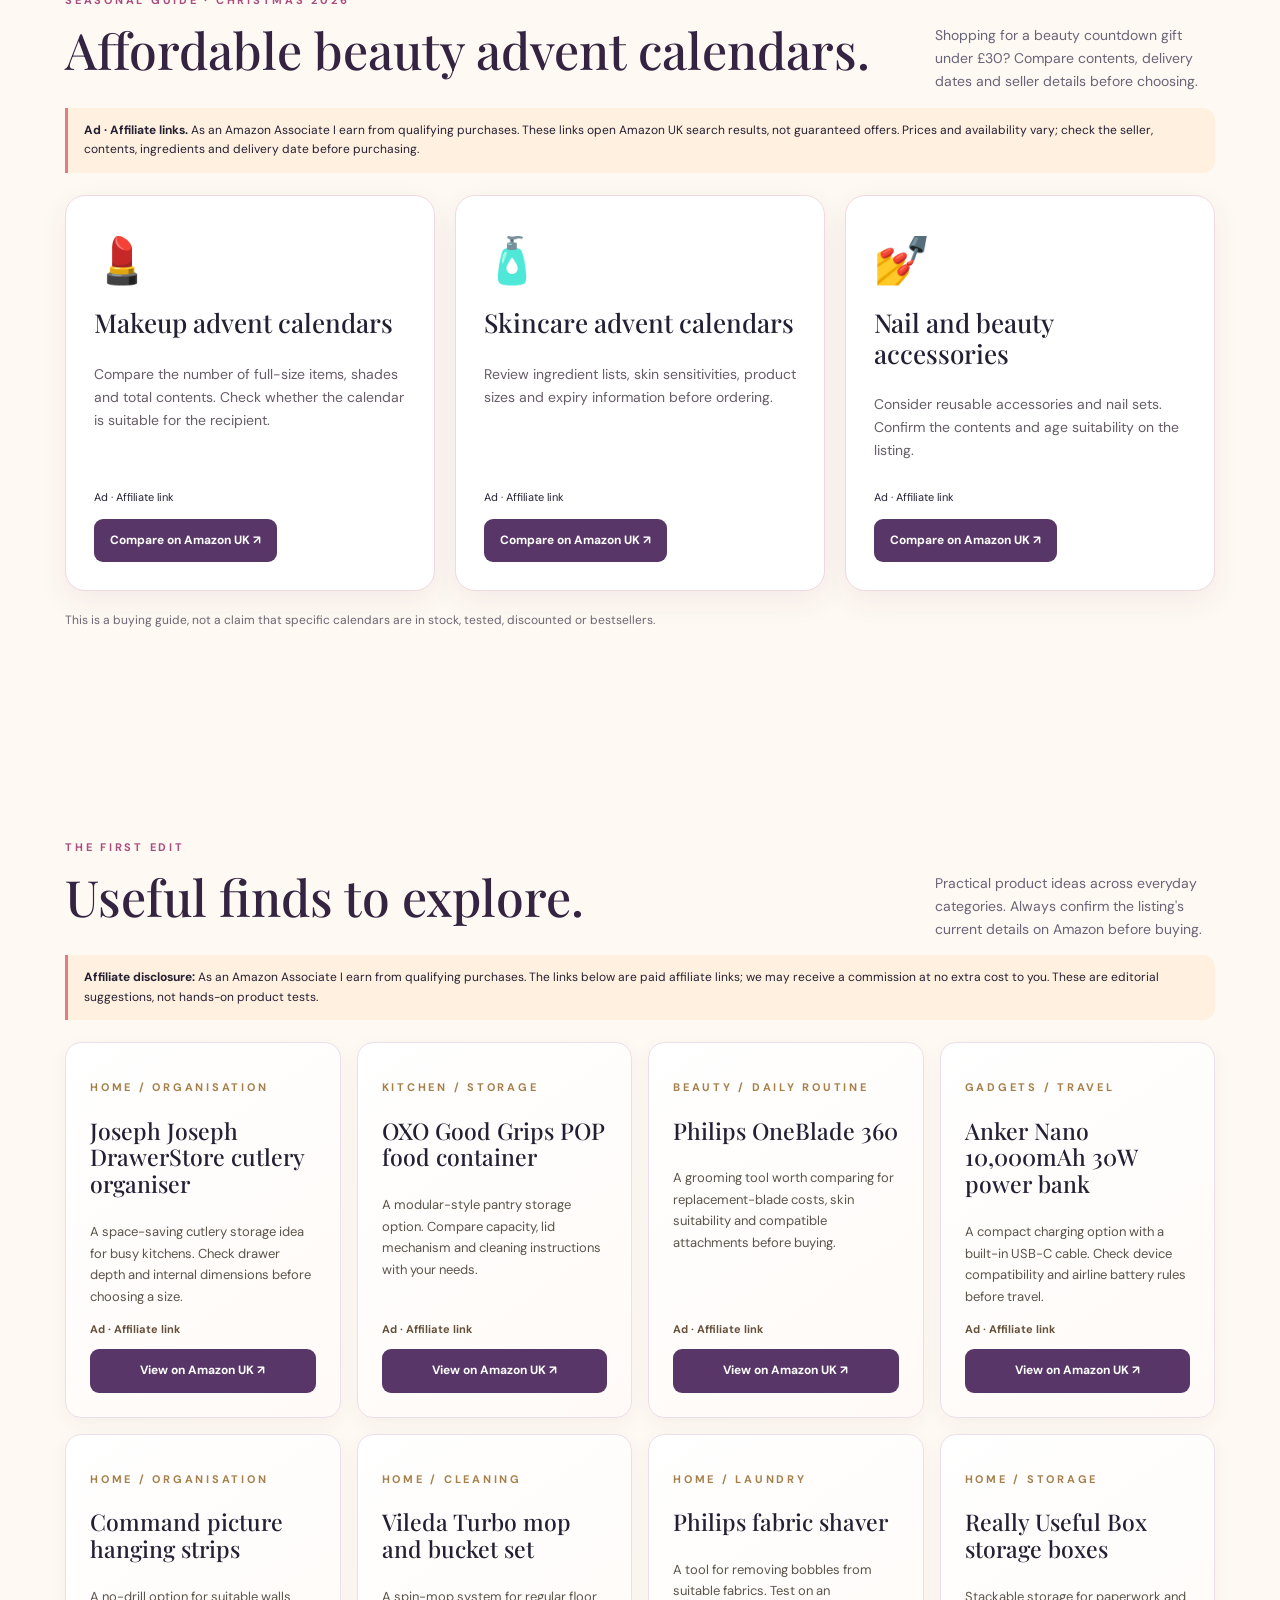
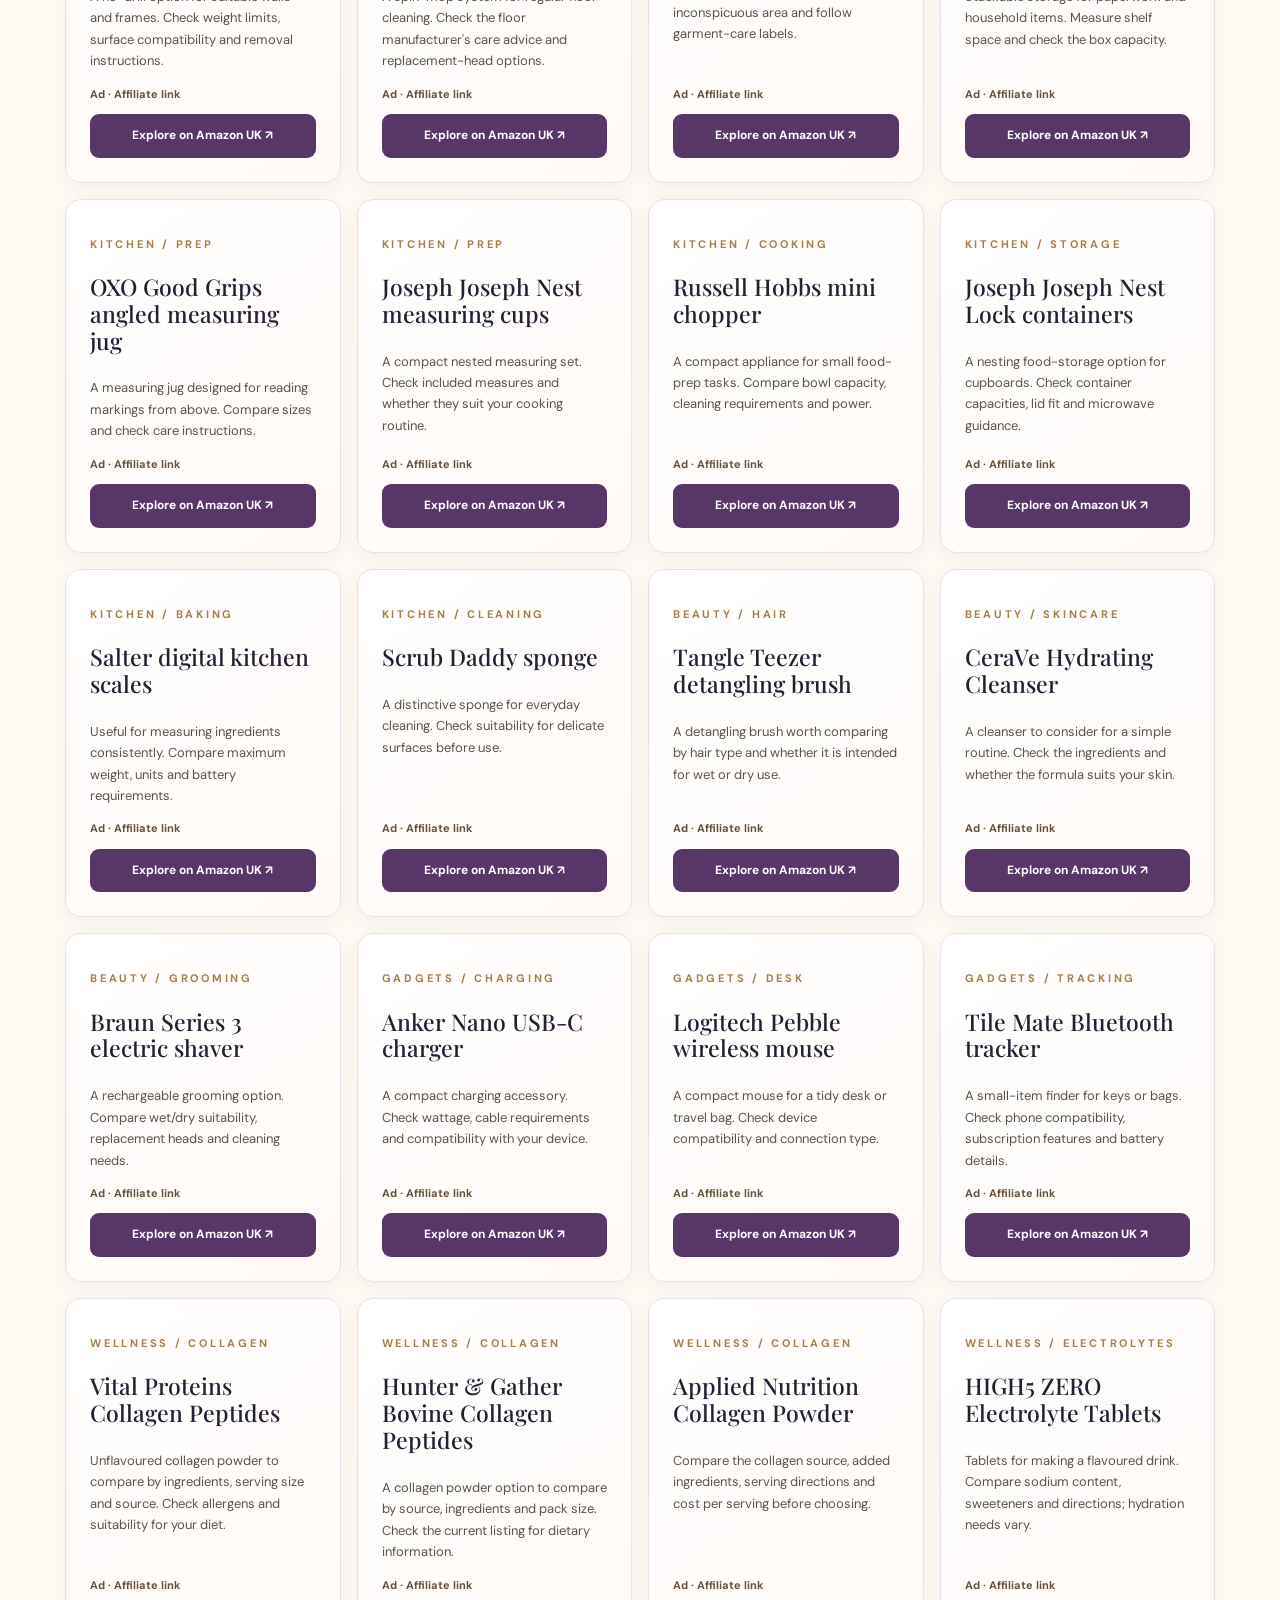
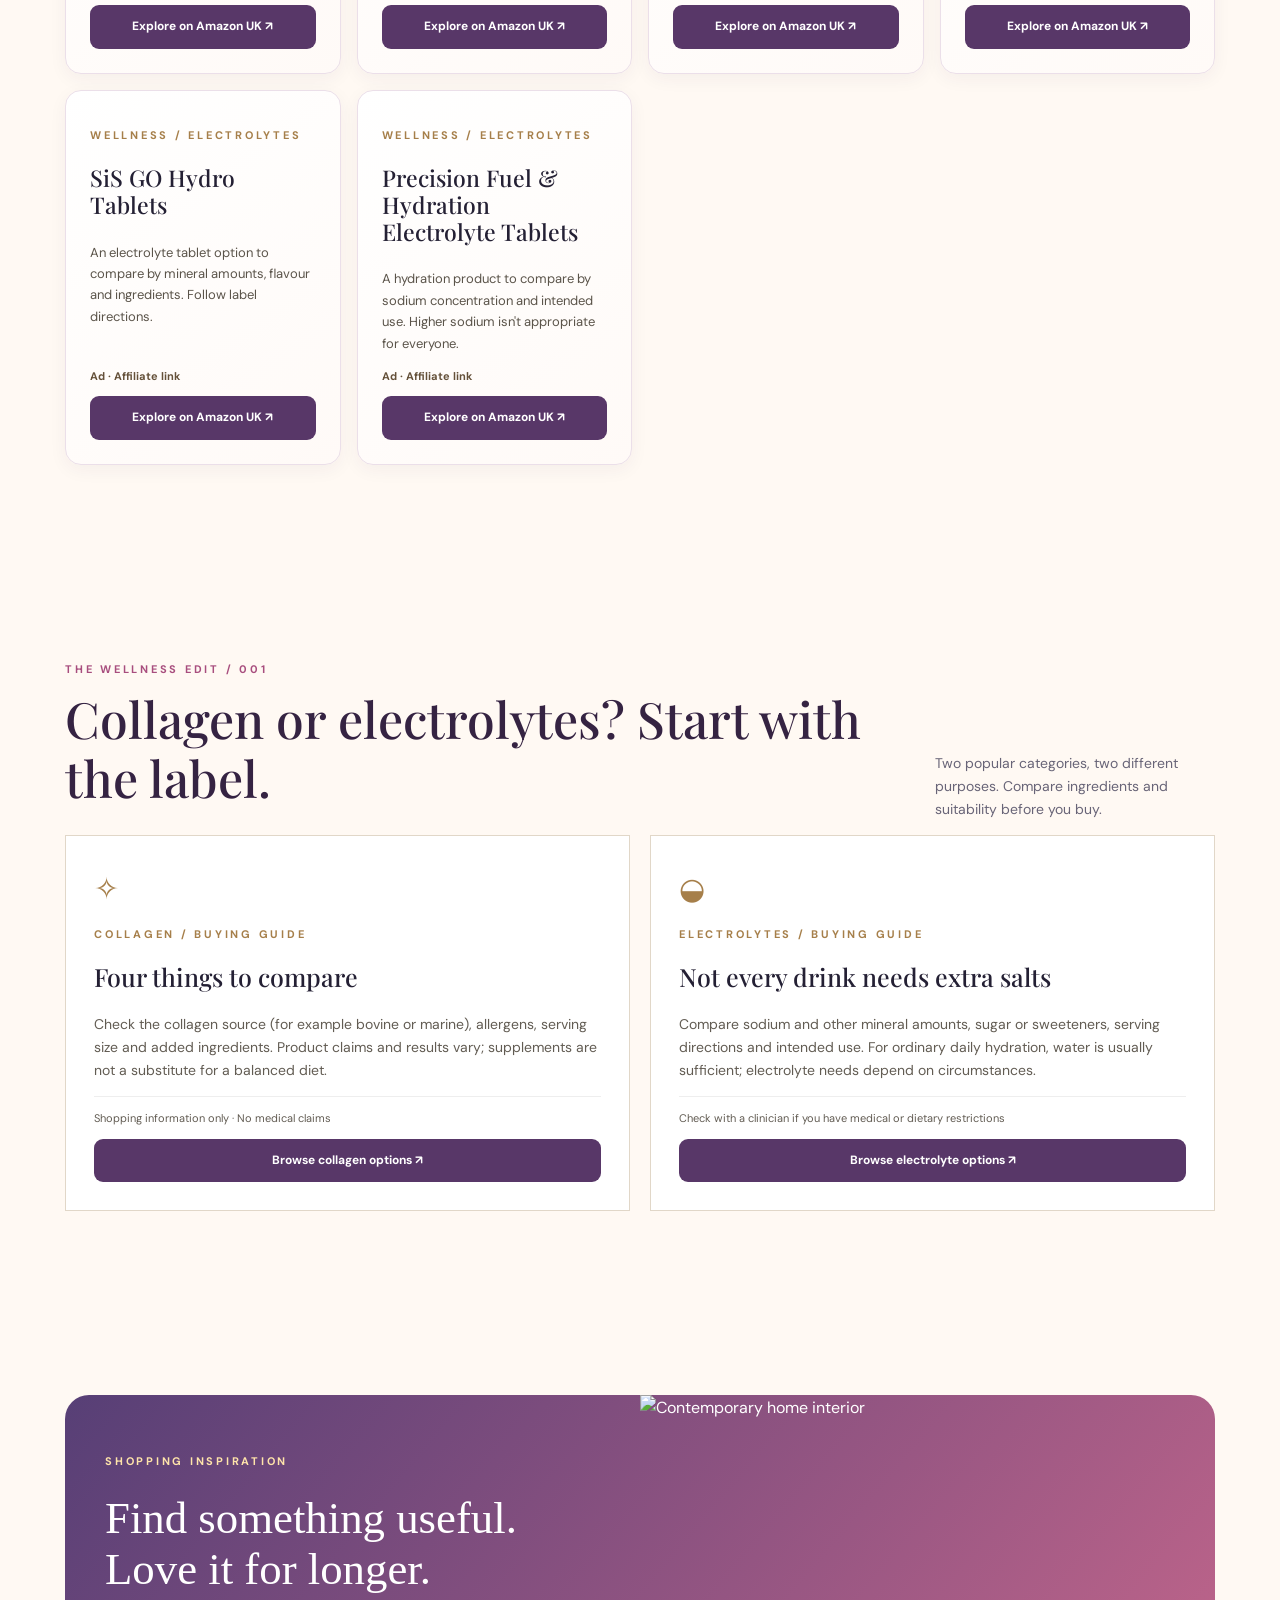
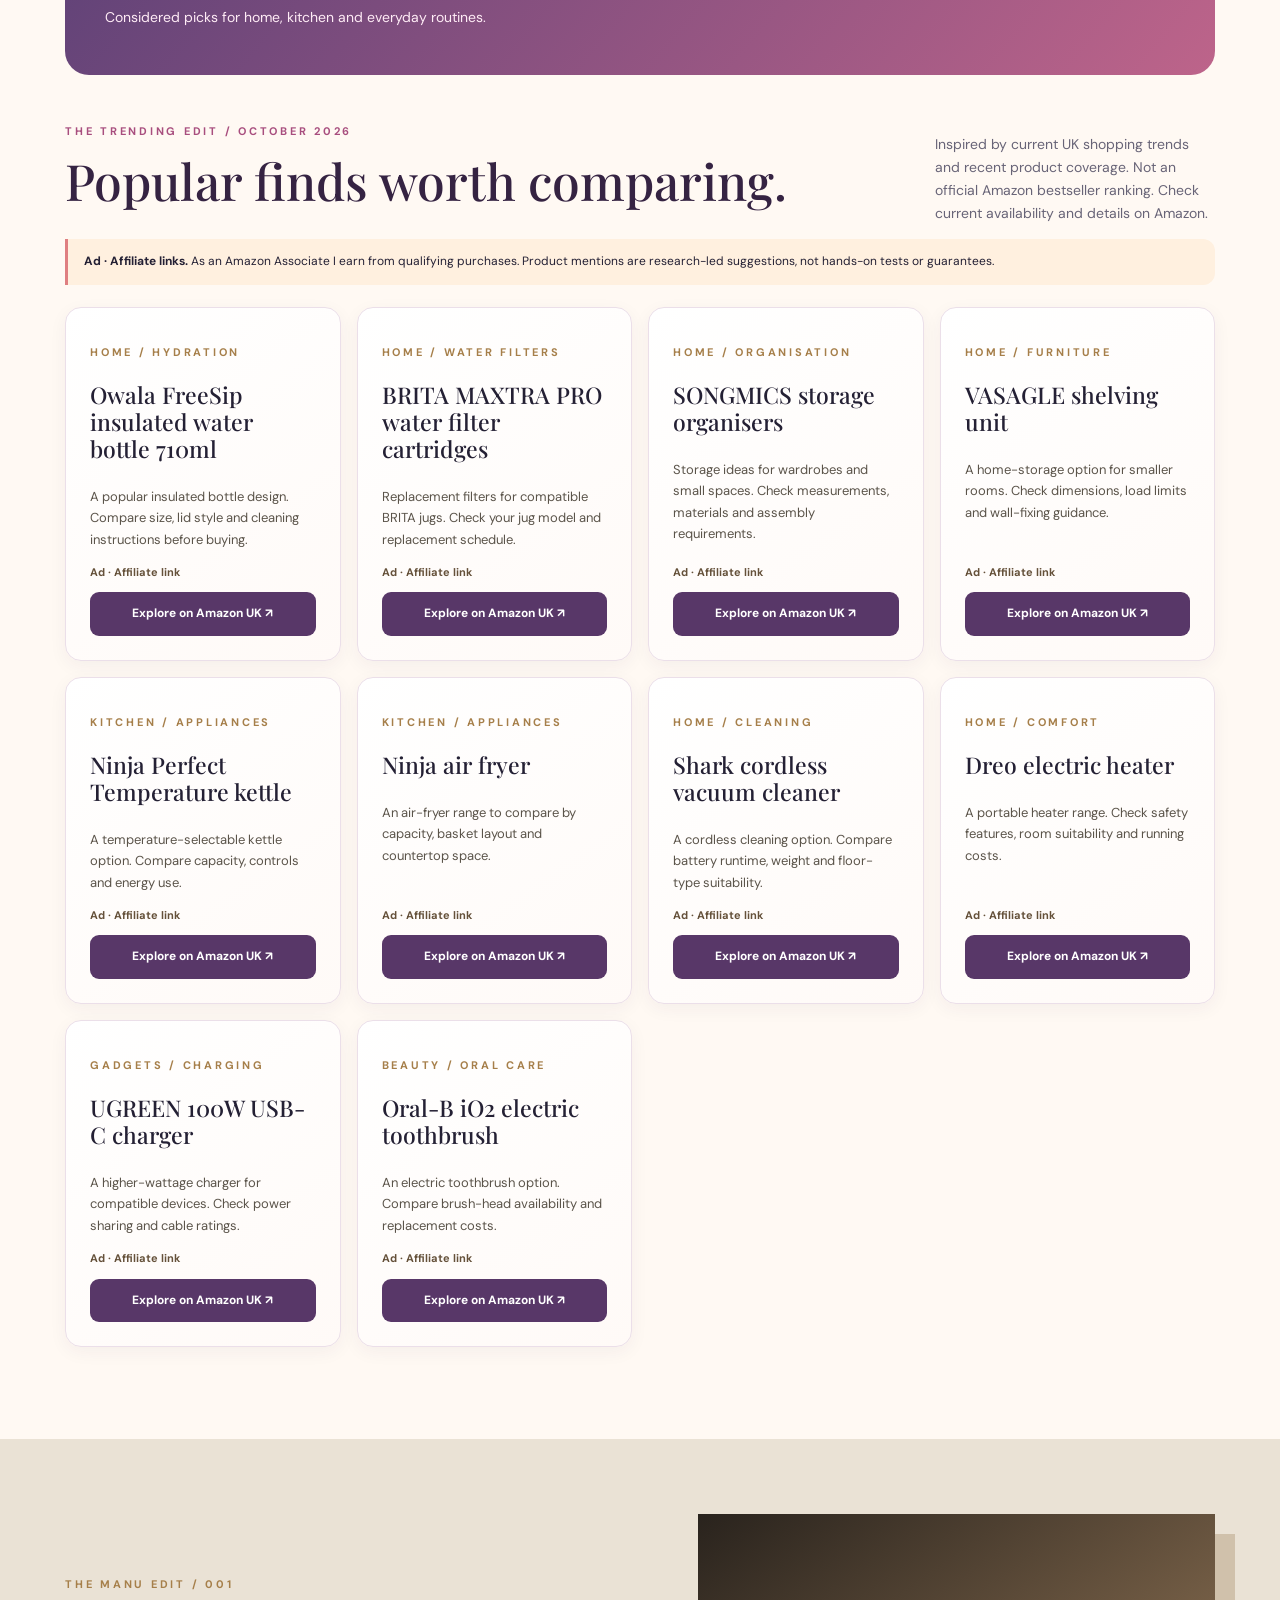
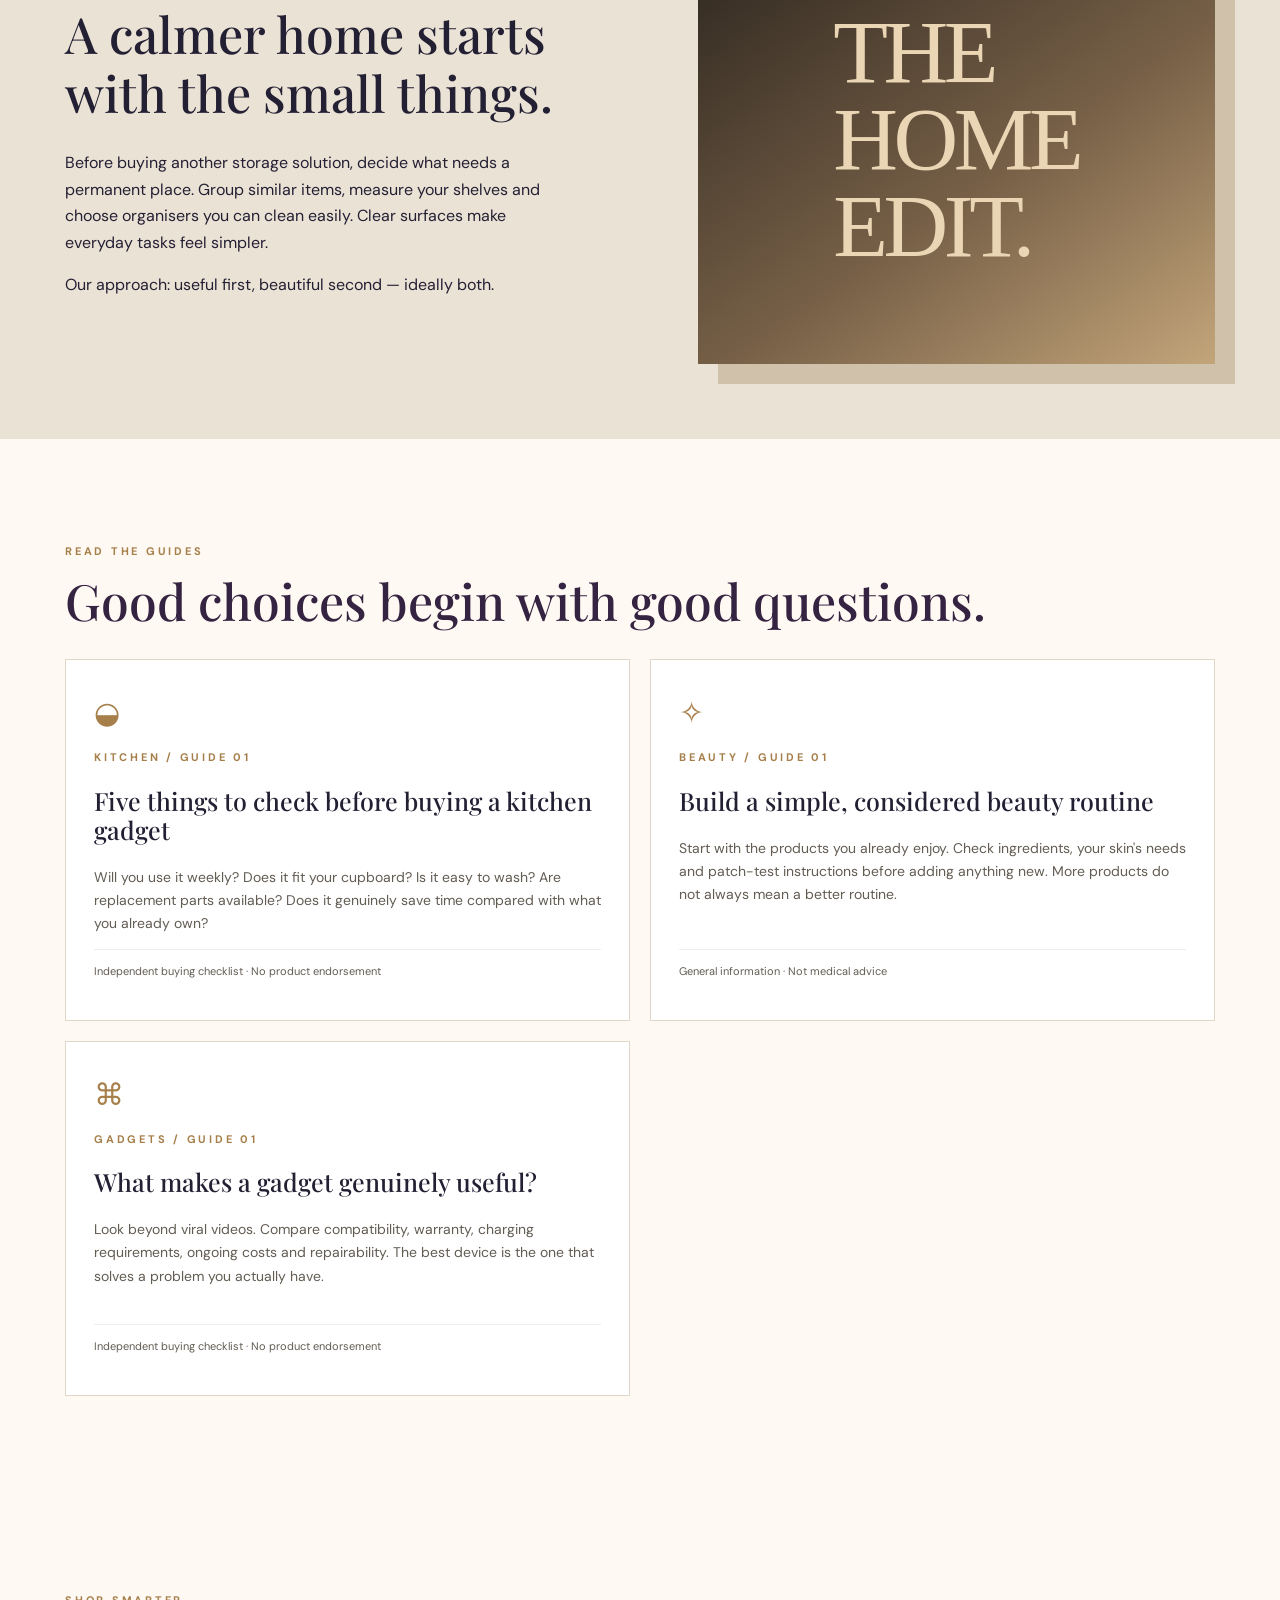
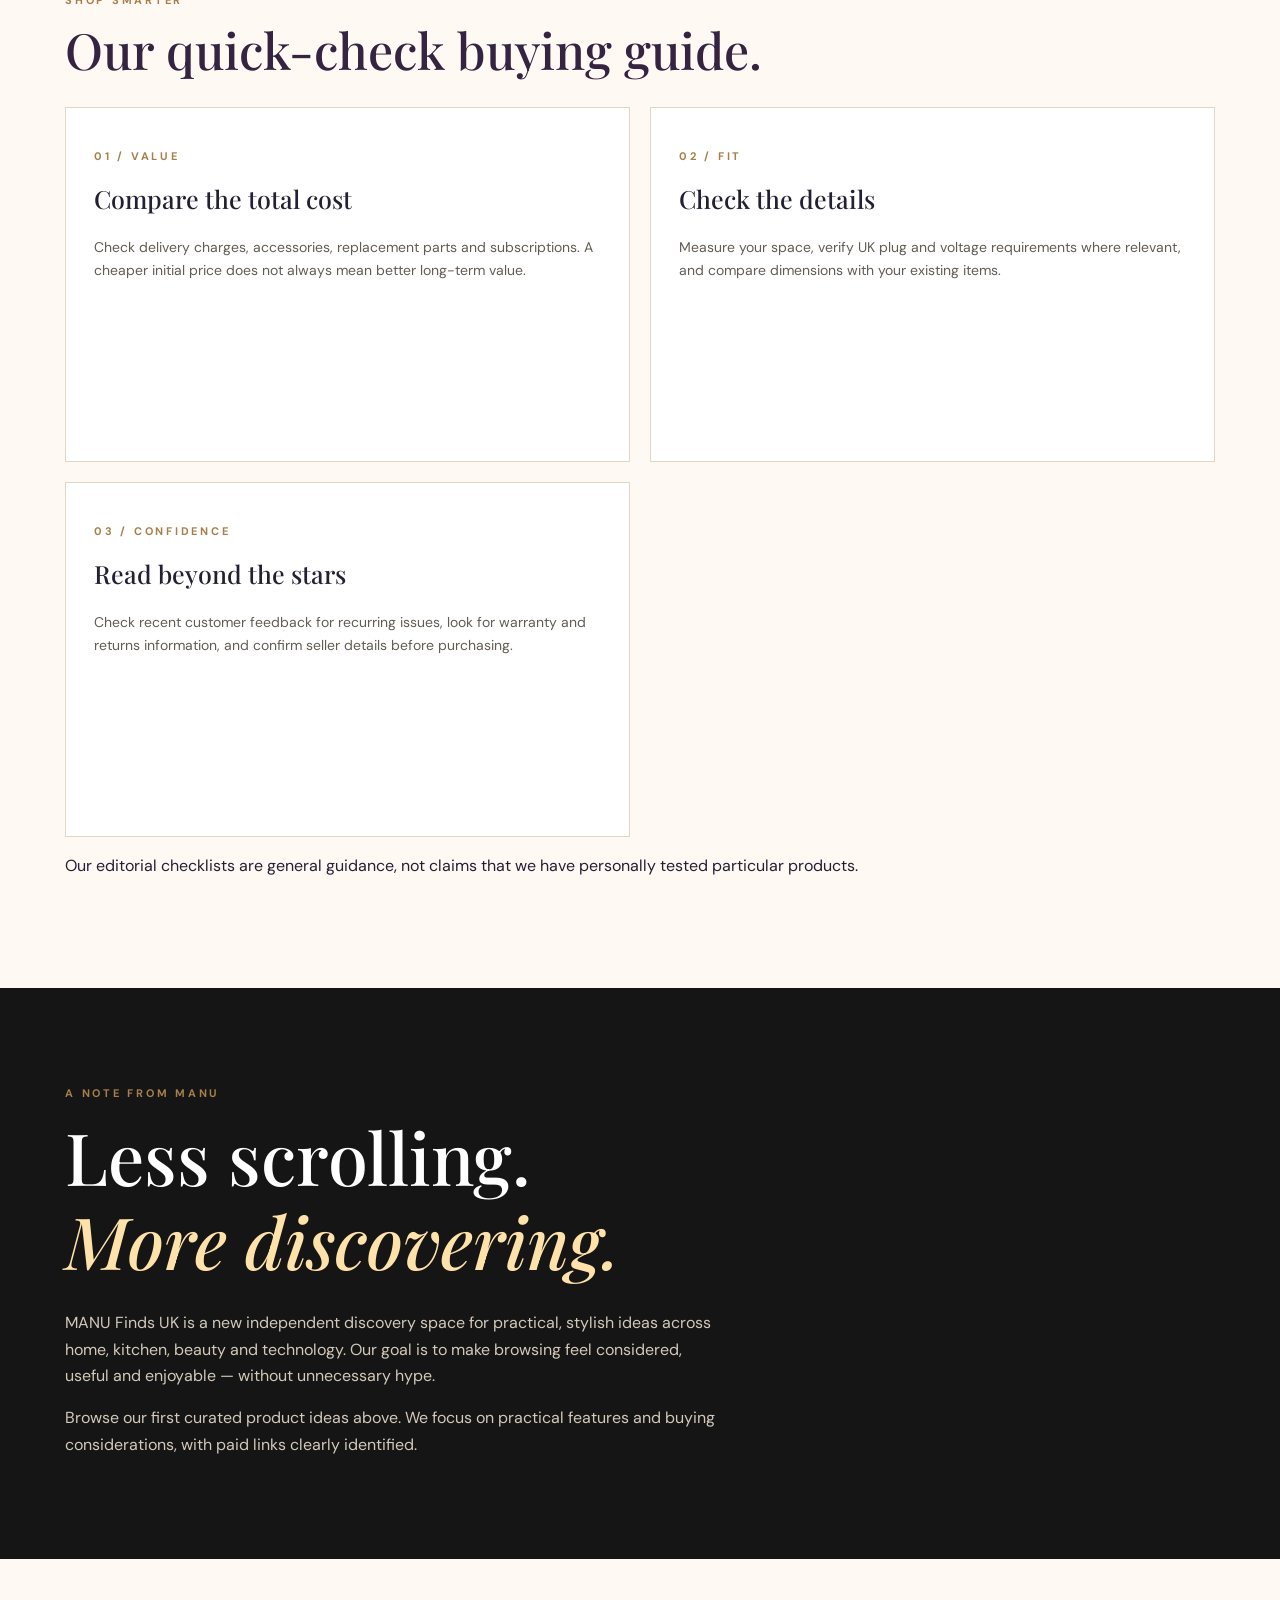
==== commit 04390bf9: "Feature independent K-beauty comparisons with clear affiliate disclosures" ====
--- a/index.html
+++ b/index.html
@@ -2,7 +2,7 @@
 <html lang="en-GB">
 <head>
   <meta charset="utf-8"><meta name="viewport" content="width=device-width, initial-scale=1">
-  <meta name="description" content="Compare affordable beauty advent calendars for Christmas 2026, plus practical UK kitchen, home and gadget buying guides. Amazon affiliate links disclosed."><link rel="canonical" href="https://manutz78.github.io/manu-finds-uk/"><meta property="og:type" content="website"><meta property="og:title" content="MANU Finds UK | 36 Useful Everyday Finds"><meta property="og:description" content="Explore useful kitchen, home, beauty and gadget ideas with practical buying tips and Amazon UK affiliate links."><meta property="og:url" content="https://manutz78.github.io/manu-finds-uk/">
+  <meta name="description" content="Explore independent Korean beauty comparisons including Laka and Medicube, plus UK home, kitchen and gadget buying guides. Affiliate links clearly disclosed."><link rel="canonical" href="https://manutz78.github.io/manu-finds-uk/"><meta property="og:type" content="website"><meta property="og:title" content="MANU Finds UK | 36 Useful Everyday Finds"><meta property="og:description" content="Explore useful kitchen, home, beauty and gadget ideas with practical buying tips and Amazon UK affiliate links."><meta property="og:url" content="https://manutz78.github.io/manu-finds-uk/">
   <meta name="theme-color" content="#111111"><meta name="robots" content="index,follow">
   <title>MANU Finds UK | Clever Finds. Better Living.</title>
   <link rel="stylesheet" href="styles.css">
@@ -10,10 +10,11 @@
 </head>
 <body>
 <a class="skip" href="#main">Skip to content</a>
-<header class="site-header"><div class="wrap nav"><a class="logo" href="#top" aria-label="MANU Finds UK home"><strong>MANU</strong><span>FINDS UK</span></a><button class="menu-toggle" type="button" aria-expanded="false" aria-controls="main-nav">Menu ☰</button><nav id="main-nav" aria-label="Main navigation"><a href="#home">Home</a><a href="#kitchen">Kitchen</a><a href="#beauty">Beauty</a><a href="#gadgets">Gadgets</a><a href="#products">Shop finds</a><a href="#trending">Trending</a><a href="#winter-warmers">Winter Warmers</a><a href="#tiktok-picks">TikTok Picks</a><a href="#christmas-beauty">Christmas Beauty</a><a href="https://www.tiktok.com/@adutza780" target="_blank" rel="noopener noreferrer">TikTok ↗</a><a href="#about">About</a></nav></div></header>
+<header class="site-header"><div class="wrap nav"><a class="logo" href="#top" aria-label="MANU Finds UK home"><strong>MANU</strong><span>FINDS UK</span></a><button class="menu-toggle" type="button" aria-expanded="false" aria-controls="main-nav">Menu ☰</button><nav id="main-nav" aria-label="Main navigation"><a href="#home">Home</a><a href="#k-beauty">K-Beauty</a><a href="#kitchen">Kitchen</a><a href="#beauty">Beauty</a><a href="#gadgets">Gadgets</a><a href="#products">Shop finds</a><a href="#trending">Trending</a><a href="#winter-warmers">Winter Warmers</a><a href="#tiktok-picks">TikTok Picks</a><a href="#christmas-beauty">Christmas Beauty</a><a href="https://www.tiktok.com/@adutza780" target="_blank" rel="noopener noreferrer">TikTok ↗</a><a href="#about">About</a></nav></div></header>
 <main id="main">
-<section class="hero hero-photo" id="top"><div class="wrap hero-inner"><p class="eyebrow">THE EDIT · UNITED KINGDOM</p><h1>Everyday discoveries.<br><em>Beautifully considered.</em></h1><p>Thoughtful ideas for a more organised home, an easier routine and the little moments that matter.</p><a class="btn" href="#quick-picks">See our 3 practical picks <span aria-hidden="true">↗</span></a><p class="hero-note"><a href="#products">Or browse 36 everyday finds →</a></p><p class="hero-note">Independent buying guides · Explore our affiliate product edits</p></div></section>
+<section class="hero hero-photo" id="top"><div class="wrap hero-inner"><p class="eyebrow">THE EDIT · UNITED KINGDOM</p><h1>Everyday discoveries.<br><em>Beautifully considered.</em></h1><p>Thoughtful ideas for a more organised home, an easier routine and the little moments that matter.</p><a class="btn" href="#k-beauty">Explore Korean beauty <span aria-hidden="true">↗</span></a><p class="hero-note"><a href="#products">Or browse 36 everyday finds →</a></p><p class="hero-note">Independent buying guides · Explore our affiliate product edits</p></div></section>
 <section class="disclosure wrap" aria-label="Affiliate disclosure"><strong>Affiliate transparency.</strong> As an Amazon Associate I earn from qualifying purchases. We may receive a commission when you purchase through qualifying links, at no additional cost to you. <a href="disclosure.html">Read our full affiliate disclosure</a>.</section>
+<section class="section wrap" id="k-beauty" aria-label="Korean beauty buying guide"><div class="section-top"><div><p class="eyebrow">THE K-BEAUTY EDIT · START HERE</p><h2>Explore Laka and Medicube.</h2></div><p>Independent shopping comparisons for Korean beauty fans. We have not confirmed a brand partnership or personally tested the products featured here.</p></div><p class="products-note"><strong>Ad · Affiliate links.</strong> As an Amazon Associate I earn from qualifying purchases. These buttons open Amazon UK search results, not verified individual product listings. Check authenticity, seller details, ingredients, price and availability before purchasing.</p><div class="quick-picks-grid"><article class="quick-pick"><span class="quick-pick-icon" aria-hidden="true">💄</span><p class="eyebrow">MAKEUP · SHADE COMPARISON</p><h3>Laka lip products</h3><p>Compare available lip tint and gloss shades, finish, ingredient information and seller details. Photos and shades can appear different across screens.</p><span class="affiliate-label">Ad · Affiliate link</span><a class="pick-link" href="https://www.amazon.co.uk/s?k=Laka+lip+tint&amp;tag=manufindsuk-21" target="_blank" rel="sponsored noopener noreferrer">Search Laka on Amazon UK ↗</a></article><article class="quick-pick"><span class="quick-pick-icon" aria-hidden="true">🧴</span><p class="eyebrow">SKINCARE · ROUTINE COMPARISON</p><h3>Medicube skincare</h3><p>Compare the current ingredients, usage directions, skin suitability and seller details. Do not assume a product suits every skin type.</p><span class="affiliate-label">Ad · Affiliate link</span><a class="pick-link" href="https://www.amazon.co.uk/s?k=Medicube+skincare&amp;tag=manufindsuk-21" target="_blank" rel="sponsored noopener noreferrer">Search Medicube on Amazon UK ↗</a></article></div><p class="quick-disclosure">Independent editorial content. MANU Finds UK does not claim endorsement, sponsorship or an authorised reseller relationship with either brand. Search results and stock may change.</p></section>
 <section class="section wrap" id="home"><div class="section-top"><div><p class="eyebrow">CURATED FOR REAL LIFE</p><h2>Discover your next favourite thing.</h2></div><p>Start with the spaces and routines you care about most.</p></div><div class="category-grid">
 <a class="category category-home" href="#home-edit"><img class="category-photo" src="https://images.unsplash.com/photo-1600585154340-be6161a56a0c?auto=format&amp;fit=crop&amp;w=800&amp;q=80" alt="Bright contemporary living room" loading="lazy" decoding="async"><span class="category-shade" aria-hidden="true"></span><span class="category-text"><small>01 / LIVING</small><strong>Home</strong><span>Make space for calm ↗</span></span></a>
 <a class="category category-kitchen" href="#kitchen"><img class="category-photo" src="https://images.unsplash.com/photo-1556911220-bff31c812dba?auto=format&amp;fit=crop&amp;w=800&amp;q=80" alt="Sunlit kitchen with modern fittings" loading="lazy" decoding="async"><span class="category-shade" aria-hidden="true"></span><span class="category-text"><small>02 / EVERYDAY</small><strong>Kitchen</strong><span>Little everyday upgrades ↗</span></span></a>
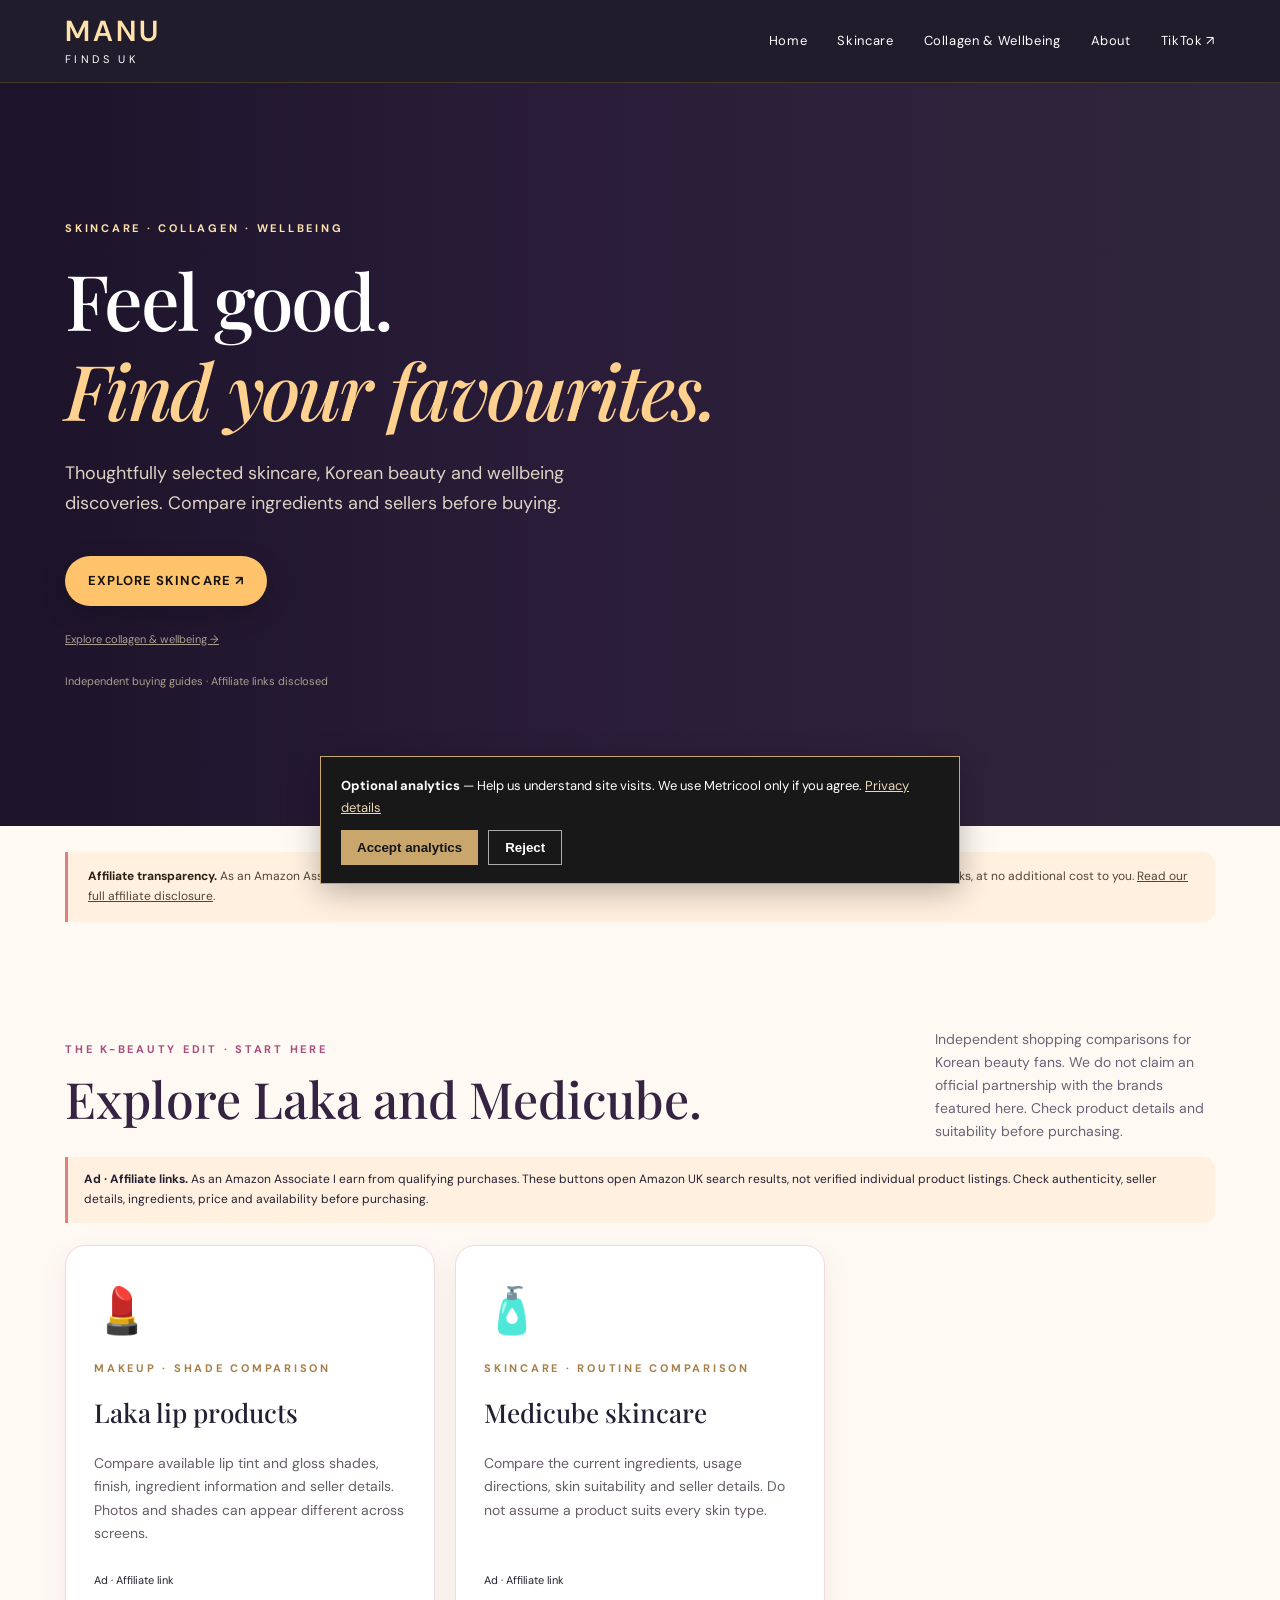
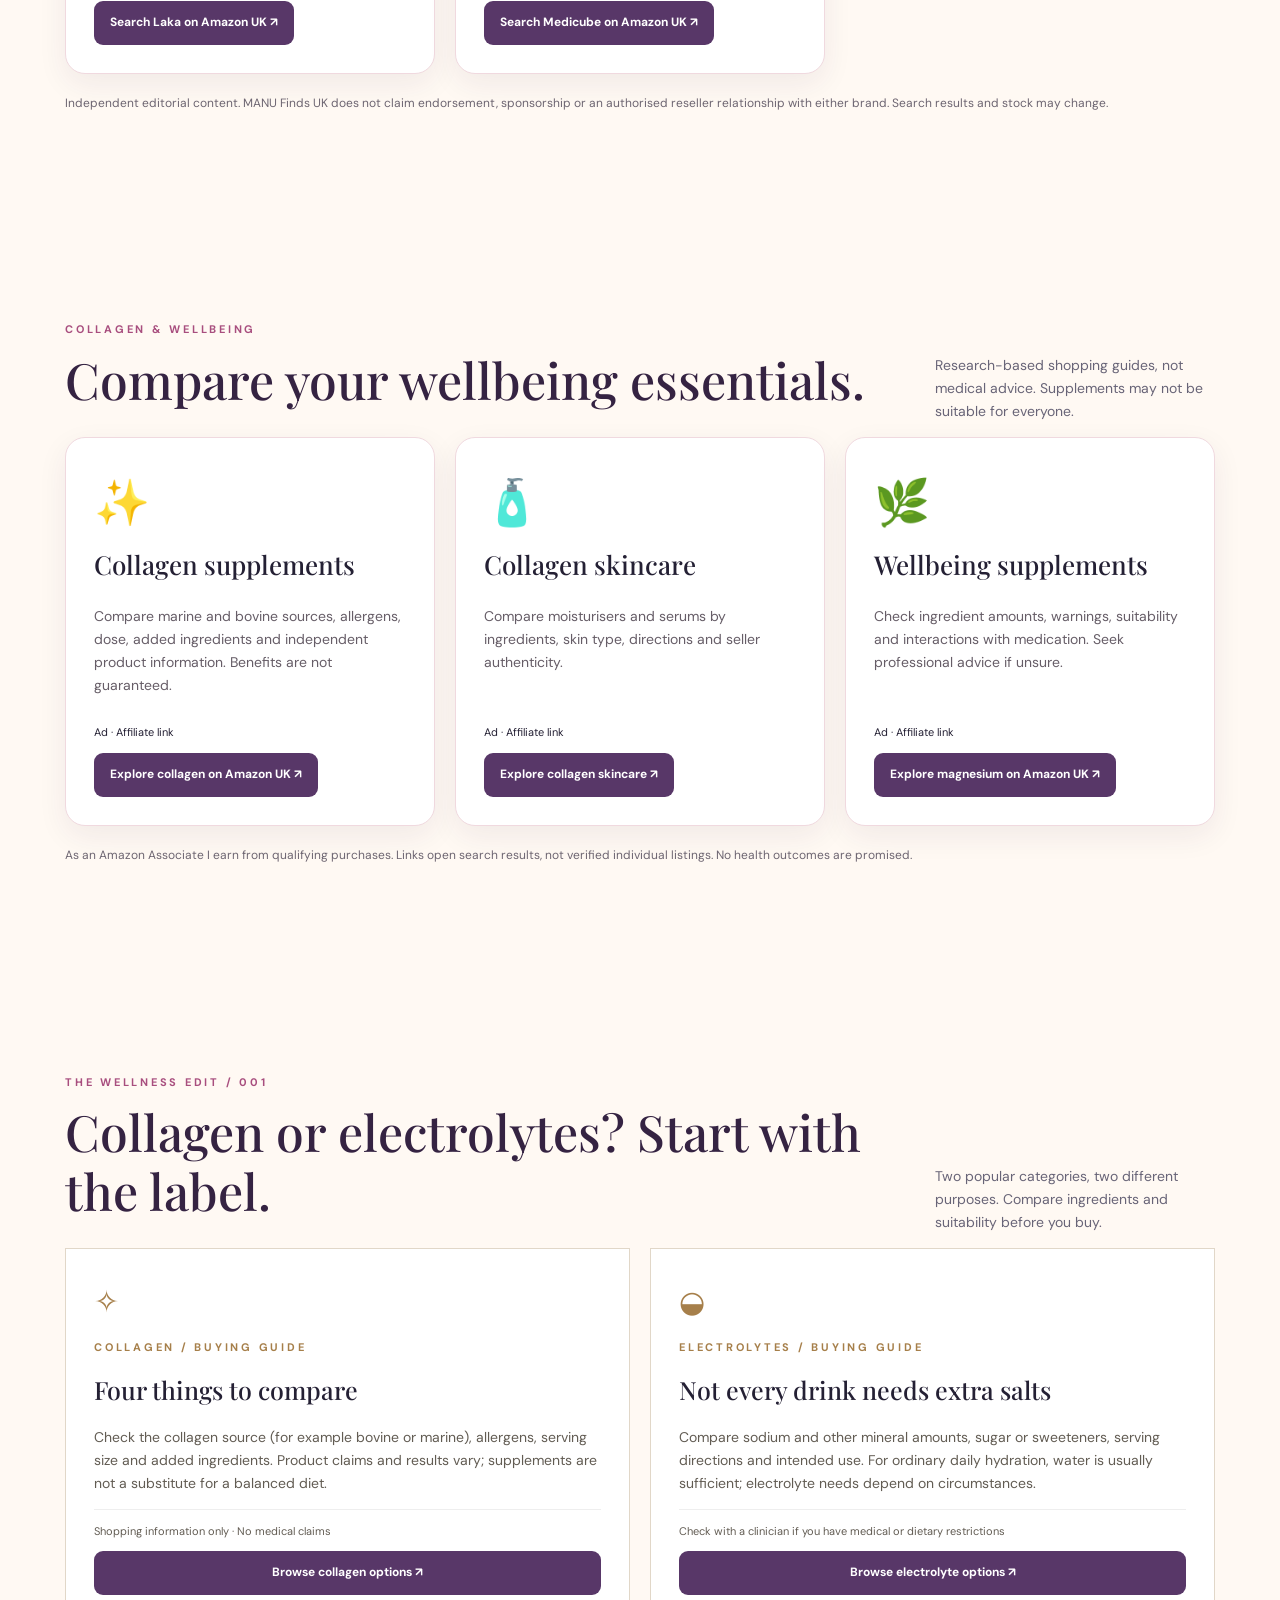
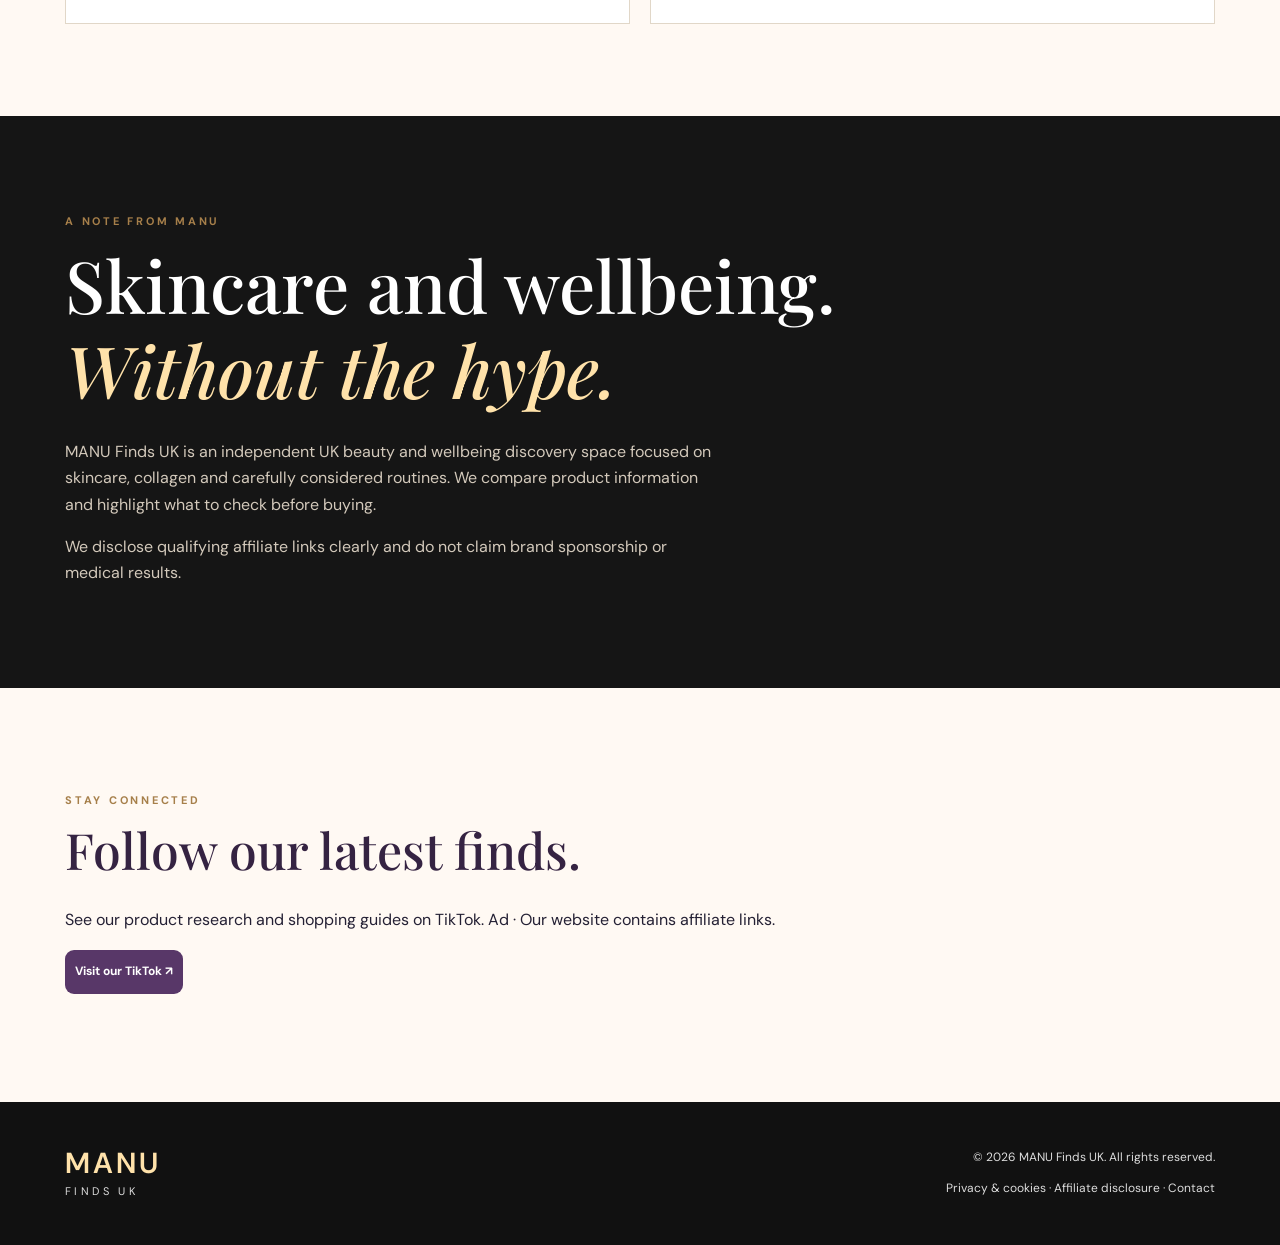
==== commit f6228098: "Focus MANU Finds UK website on skincare, collagen and wellbeing; remove unrelated shopping sections" ====
--- a/index.html
+++ b/index.html
@@ -2,39 +2,21 @@
 <html lang="en-GB">
 <head>
   <meta charset="utf-8"><meta name="viewport" content="width=device-width, initial-scale=1">
-  <meta name="description" content="Explore independent Korean beauty comparisons including Laka and Medicube, plus UK home, kitchen and gadget buying guides. Affiliate links clearly disclosed."><link rel="canonical" href="https://manutz78.github.io/manu-finds-uk/"><meta property="og:type" content="website"><meta property="og:title" content="MANU Finds UK | 36 Useful Everyday Finds"><meta property="og:description" content="Explore useful kitchen, home, beauty and gadget ideas with practical buying tips and Amazon UK affiliate links."><meta property="og:url" content="https://manutz78.github.io/manu-finds-uk/">
+  <meta name="description" content="MANU Finds UK: independent skincare, Korean beauty, collagen and wellbeing buying guides. Affiliate links disclosed."><link rel="canonical" href="https://manutz78.github.io/manu-finds-uk/"><meta property="og:type" content="website"><meta property="og:title" content="MANU Finds UK | Skincare, Collagen & Wellbeing"><meta property="og:description" content="Explore skincare, collagen and wellbeing finds with independent UK shopping guidance."><meta property="og:url" content="https://manutz78.github.io/manu-finds-uk/">
   <meta name="theme-color" content="#111111"><meta name="robots" content="index,follow">
-  <title>MANU Finds UK | Clever Finds. Better Living.</title>
+  <title>MANU Finds UK | Skincare, Collagen & Wellbeing</title>
   <link rel="stylesheet" href="styles.css">
   <!-- Optional Metricool analytics loads only after visitor consent; see privacy.html. -->
 </head>
 <body>
 <a class="skip" href="#main">Skip to content</a>
-<header class="site-header"><div class="wrap nav"><a class="logo" href="#top" aria-label="MANU Finds UK home"><strong>MANU</strong><span>FINDS UK</span></a><button class="menu-toggle" type="button" aria-expanded="false" aria-controls="main-nav">Menu ☰</button><nav id="main-nav" aria-label="Main navigation"><a href="#home">Home</a><a href="#k-beauty">K-Beauty</a><a href="#kitchen">Kitchen</a><a href="#beauty">Beauty</a><a href="#gadgets">Gadgets</a><a href="#products">Shop finds</a><a href="#trending">Trending</a><a href="#winter-warmers">Winter Warmers</a><a href="#tiktok-picks">TikTok Picks</a><a href="#christmas-beauty">Christmas Beauty</a><a href="https://www.tiktok.com/@adutza780" target="_blank" rel="noopener noreferrer">TikTok ↗</a><a href="#about">About</a></nav></div></header>
+<header class="site-header"><div class="wrap nav"><a class="logo" href="#top" aria-label="MANU Finds UK home"><strong>MANU</strong><span>FINDS UK</span></a><button class="menu-toggle" type="button" aria-expanded="false" aria-controls="main-nav">Menu ☰</button><nav id="main-nav" aria-label="Main navigation"><a href="#top">Home</a><a href="#k-beauty">Skincare</a><a href="#collagen">Collagen & Wellbeing</a><a href="#about">About</a><a href="https://www.tiktok.com/@adutza780" target="_blank" rel="noopener noreferrer">TikTok ↗</a></nav></div></header>
 <main id="main">
-<section class="hero hero-photo" id="top"><div class="wrap hero-inner"><p class="eyebrow">THE EDIT · UNITED KINGDOM</p><h1>Everyday discoveries.<br><em>Beautifully considered.</em></h1><p>Thoughtful ideas for a more organised home, an easier routine and the little moments that matter.</p><a class="btn" href="#k-beauty">Explore Korean beauty <span aria-hidden="true">↗</span></a><p class="hero-note"><a href="#products">Or browse 36 everyday finds →</a></p><p class="hero-note">Independent buying guides · Explore our affiliate product edits</p></div></section>
+<section class="hero hero-photo" id="top"><div class="wrap hero-inner"><p class="eyebrow">SKINCARE · COLLAGEN · WELLBEING</p><h1>Feel good.<br><em>Find your favourites.</em></h1><p>Thoughtfully selected skincare, Korean beauty and wellbeing discoveries. Compare ingredients and sellers before buying.</p><a class="btn" href="#k-beauty">Explore skincare ↗</a><p class="hero-note"><a href="#collagen">Explore collagen & wellbeing →</a></p><p class="hero-note">Independent buying guides · Affiliate links disclosed</p></div></section>
 <section class="disclosure wrap" aria-label="Affiliate disclosure"><strong>Affiliate transparency.</strong> As an Amazon Associate I earn from qualifying purchases. We may receive a commission when you purchase through qualifying links, at no additional cost to you. <a href="disclosure.html">Read our full affiliate disclosure</a>.</section>
-<section class="section wrap" id="k-beauty" aria-label="Korean beauty buying guide"><div class="section-top"><div><p class="eyebrow">THE K-BEAUTY EDIT · START HERE</p><h2>Explore Laka and Medicube.</h2></div><p>Independent shopping comparisons for Korean beauty fans. We have not confirmed a brand partnership or personally tested the products featured here.</p></div><p class="products-note"><strong>Ad · Affiliate links.</strong> As an Amazon Associate I earn from qualifying purchases. These buttons open Amazon UK search results, not verified individual product listings. Check authenticity, seller details, ingredients, price and availability before purchasing.</p><div class="quick-picks-grid"><article class="quick-pick"><span class="quick-pick-icon" aria-hidden="true">💄</span><p class="eyebrow">MAKEUP · SHADE COMPARISON</p><h3>Laka lip products</h3><p>Compare available lip tint and gloss shades, finish, ingredient information and seller details. Photos and shades can appear different across screens.</p><span class="affiliate-label">Ad · Affiliate link</span><a class="pick-link" href="https://www.amazon.co.uk/s?k=Laka+lip+tint&amp;tag=manufindsuk-21" target="_blank" rel="sponsored noopener noreferrer">Search Laka on Amazon UK ↗</a></article><article class="quick-pick"><span class="quick-pick-icon" aria-hidden="true">🧴</span><p class="eyebrow">SKINCARE · ROUTINE COMPARISON</p><h3>Medicube skincare</h3><p>Compare the current ingredients, usage directions, skin suitability and seller details. Do not assume a product suits every skin type.</p><span class="affiliate-label">Ad · Affiliate link</span><a class="pick-link" href="https://www.amazon.co.uk/s?k=Medicube+skincare&amp;tag=manufindsuk-21" target="_blank" rel="sponsored noopener noreferrer">Search Medicube on Amazon UK ↗</a></article></div><p class="quick-disclosure">Independent editorial content. MANU Finds UK does not claim endorsement, sponsorship or an authorised reseller relationship with either brand. Search results and stock may change.</p></section>
-<section class="section wrap" id="home"><div class="section-top"><div><p class="eyebrow">CURATED FOR REAL LIFE</p><h2>Discover your next favourite thing.</h2></div><p>Start with the spaces and routines you care about most.</p></div><div class="category-grid">
-<a class="category category-home" href="#home-edit"><img class="category-photo" src="https://images.unsplash.com/photo-1600585154340-be6161a56a0c?auto=format&amp;fit=crop&amp;w=800&amp;q=80" alt="Bright contemporary living room" loading="lazy" decoding="async"><span class="category-shade" aria-hidden="true"></span><span class="category-text"><small>01 / LIVING</small><strong>Home</strong><span>Make space for calm ↗</span></span></a>
-<a class="category category-kitchen" href="#kitchen"><img class="category-photo" src="https://images.unsplash.com/photo-1556911220-bff31c812dba?auto=format&amp;fit=crop&amp;w=800&amp;q=80" alt="Sunlit kitchen with modern fittings" loading="lazy" decoding="async"><span class="category-shade" aria-hidden="true"></span><span class="category-text"><small>02 / EVERYDAY</small><strong>Kitchen</strong><span>Little everyday upgrades ↗</span></span></a>
-<a class="category category-beauty" href="#beauty"><img class="category-photo" src="https://images.unsplash.com/photo-1596462502278-27bfdc403348?auto=format&amp;fit=crop&amp;w=800&amp;q=80" alt="Skincare and beauty essentials" loading="lazy" decoding="async"><span class="category-shade" aria-hidden="true"></span><span class="category-text"><small>03 / SELF-CARE</small><strong>Beauty</strong><span>Thoughtful routines ↗</span></span></a>
-<a class="category category-gadgets" href="#gadgets"><img class="category-photo" src="https://images.unsplash.com/photo-1519389950473-47ba0277781c?auto=format&amp;fit=crop&amp;w=800&amp;q=80" alt="Modern technology devices" loading="lazy" decoding="async"><span class="category-shade" aria-hidden="true"></span><span class="category-text"><small>04 / INNOVATION</small><strong>Gadgets</strong><span>Smart and simple ↗</span></span></a>
-</div></section>
-<section class="section wrap" id="christmas-cosy-finds"><div class="section-top"><div><p class="eyebrow">CHRISTMAS GIFT IDEAS · AMAZON UK</p><h2>Viral-style cosy Christmas gifts, without the guesswork</h2></div><p>Inspired by the wearable heated-robe trend. These are UK Amazon search comparisons, not the same product as any creator’s video. Prices and availability vary.</p></div><div class="quick-picks-grid"><article class="quick-pick"><span class="quick-pick-icon" aria-hidden="true">🎄</span><h3>Christmas heated wearable robes</h3><p>Check whether the robe is genuinely heated, what powers it, whether a power bank is included, and whether it has a foot pocket.</p><span class="affiliate-label">Ad · Affiliate link</span><a class="pick-link" href="https://www.amazon.co.uk/s?k=christmas+heated+wearable+blanket+robe+foot+pocket&amp;tag=manufindsuk-21" rel="sponsored noopener noreferrer" target="_blank">Compare heated robes on Amazon UK ↗</a></article><article class="quick-pick"><span class="quick-pick-icon" aria-hidden="true">💚</span><h3>The Grinch hooded blankets</h3><p>A festive alternative. Most fleece hooded blankets are not electrically heated; check the product description.</p><span class="affiliate-label">Ad · Affiliate link</span><a class="pick-link" href="https://www.amazon.co.uk/s?k=the+grinch+hooded+blanket+adult&amp;tag=manufindsuk-21" rel="sponsored noopener noreferrer" target="_blank">Compare Grinch blankets on Amazon UK ↗</a></article><article class="quick-pick"><span class="quick-pick-icon" aria-hidden="true">🔥</span><h3>Heated blankets with sleeves</h3><p>Look for auto shut-off, a suitable UK plug or power supply, care instructions and verified customer feedback.</p><span class="affiliate-label">Ad · Affiliate link</span><a class="pick-link" href="https://www.amazon.co.uk/s?k=heated+wearable+blanket+sleeves+foot+pocket&amp;tag=manufindsuk-21" rel="sponsored noopener noreferrer" target="_blank">Compare wearable heated blankets ↗</a></article></div><p class="quick-disclosure">As an Amazon Associate I earn from qualifying purchases. Product searches are not endorsements, personal tests, or claims that these are identical to the viral video.</p></section>
-<section class="section wrap" id="tiktok-picks"><div class="section-top"><div><p class="eyebrow">FROM TIKTOK · START HERE</p><h2>Seen a useful find? Compare before buying.</h2></div><p>These links open Amazon UK product searches so you can check current sellers, reviews, sizes and prices.</p></div><div class="quick-picks-grid"><article class="quick-pick"><span class="quick-pick-icon" aria-hidden="true">📱</span><h3>Rotating selfie tripods</h3><p>Compare remote controls, phone compatibility, rotation and tripod stability.</p><span class="affiliate-label">Ad · Affiliate link</span><a class="pick-link" href="https://www.amazon.co.uk/s?k=360+rotating+selfie+stick+tripod+rechargeable&amp;tag=manufindsuk-21" rel="sponsored noopener noreferrer" target="_blank">Compare tripods on Amazon UK ↗</a></article><article class="quick-pick"><span class="quick-pick-icon" aria-hidden="true">🍴</span><h3>Space-saving drawer organisers</h3><p>Measure inside your drawer first. Compare sizes and materials before buying.</p><span class="affiliate-label">Ad · Affiliate link</span><a class="pick-link" href="https://www.amazon.co.uk/s?k=compact+cutlery+drawer+organiser&amp;tag=manufindsuk-21" rel="sponsored noopener noreferrer" target="_blank">Compare organisers on Amazon UK ↗</a></article><article class="quick-pick"><span class="quick-pick-icon" aria-hidden="true">🧣</span><h3>Heated throws</h3><p>Check auto-off, washable covers, power ratings and safety guidance.</p><span class="affiliate-label">Ad · Affiliate link</span><a class="pick-link" href="https://www.amazon.co.uk/s?k=heated+throw+blanket+auto+shut+off&amp;tag=manufindsuk-21" rel="sponsored noopener noreferrer" target="_blank">Compare heated throws on Amazon UK ↗</a></article></div><p class="quick-disclosure">As an Amazon Associate I earn from qualifying purchases. These are comparison searches, not the exact products seen on TikTok Shop, and have not been personally tested.</p></section>
-<section class="section wrap" id="quick-picks" aria-label="Start here shopping guide"><div class="section-top"><div><p class="eyebrow">START HERE · THREE PRACTICAL PICKS</p><h2>Small upgrades. Useful every day.</h2></div><p>Not sure where to start? These everyday products are worth comparing before you buy.</p></div><div class="quick-picks-grid"><article class="quick-pick"><span class="quick-pick-icon" aria-hidden="true">🍴</span><p class="eyebrow">TIDIER DRAWERS</p><h3>Joseph Joseph DrawerStore</h3><p>Useful if your cutlery drawer is crowded. Measure drawer height and width before ordering.</p><span class="affiliate-label">Ad · Affiliate link</span><a class="pick-link" href="https://www.amazon.co.uk/s?k=Joseph+Joseph+DrawerStore+compact+cutlery+organiser&amp;tag=manufindsuk-21" target="_blank" rel="sponsored noopener noreferrer">Compare on Amazon UK ↗</a></article><article class="quick-pick"><span class="quick-pick-icon" aria-hidden="true">🥣</span><p class="eyebrow">BETTER FOOD STORAGE</p><h3>OXO POP containers</h3><p>Consider these for dry ingredients. Compare capacities, lid design and cupboard dimensions.</p><span class="affiliate-label">Ad · Affiliate link</span><a class="pick-link" href="https://www.amazon.co.uk/s?k=OXO+Good+Grips+POP+food+container&amp;tag=manufindsuk-21" target="_blank" rel="sponsored noopener noreferrer">Compare on Amazon UK ↗</a></article><article class="quick-pick"><span class="quick-pick-icon" aria-hidden="true">💧</span><p class="eyebrow">EVERYDAY ESSENTIAL</p><h3>BRITA MAXTRA PRO filters</h3><p>Check compatibility with your existing jug and compare the cost per filter.</p><span class="affiliate-label">Ad · Affiliate link</span><a class="pick-link" href="https://www.amazon.co.uk/s?k=BRITA+MAXTRA+PRO+water+filter+cartridges&amp;tag=manufindsuk-21" target="_blank" rel="sponsored noopener noreferrer">Compare on Amazon UK ↗</a></article></div><p class="quick-disclosure">As an Amazon Associate I earn from qualifying purchases. These are research-based shopping suggestions, not hands-on tests. Prices and availability are set by Amazon sellers.</p></section>
-<section class="section wrap" id="winter-warmers"><div class="section-top"><div><p class="eyebrow">SEASONAL EDIT · AUTUMN / WINTER</p><h2>Winter warmers worth exploring.</h2></div><p>Cosy ideas for chilly days, indoors and out. Check the latest product details before buying.</p></div><div class="winter-grid"><article class="winter-card"><img src="https://images.unsplash.com/photo-1600210492486-724fe5c67fb0?auto=format&amp;fit=crop&amp;w=900&amp;q=80" alt="Cosy living room inspiration, not the advertised product" loading="lazy"><div><p class="eyebrow">COSY NIGHTS IN</p><h3>Electric heated throws</h3><p>Compare size, temperature controls, automatic shut-off, washability and safety information. Use only as instructed.</p><small>Ad · Affiliate link</small><a href="https://www.amazon.co.uk/s?k=heated+throw+blanket+auto+shut+off&amp;tag=manufindsuk-21" target="_blank" rel="sponsored noopener noreferrer">Explore heated throws on Amazon UK ↗</a></div></article><article class="winter-card"><img src="https://images.unsplash.com/photo-1483985988355-763728e1935b?auto=format&amp;fit=crop&amp;w=900&amp;q=80" alt="Winter clothing inspiration, not the advertised product" loading="lazy"><div><p class="eyebrow">ON-THE-GO WARMTH</p><h3>Rechargeable heated vests</h3><p>Check fit, battery compatibility, charging guidance, heating zones and care instructions; batteries may be sold separately.</p><small>Ad · Affiliate link</small><a href="https://www.amazon.co.uk/s?k=rechargeable+heated+vest+UK&amp;tag=manufindsuk-21" target="_blank" rel="sponsored noopener noreferrer">Explore heated vests on Amazon UK ↗</a></div></article><article class="winter-card"><img src="https://images.unsplash.com/photo-1540574163026-643ea20ade25?auto=format&amp;fit=crop&amp;w=900&amp;q=80" alt="Comfortable home inspiration, not the advertised product" loading="lazy"><div><p class="eyebrow">WARM FEET</p><h3>Electric foot warmers</h3><p>Compare sizing, heat settings, washable liners and auto-off features; follow all electrical safety instructions.</p><small>Ad · Affiliate link</small><a href="https://www.amazon.co.uk/s?k=electric+foot+warmer+auto+shut+off&amp;tag=manufindsuk-21" target="_blank" rel="sponsored noopener noreferrer">Explore foot warmers on Amazon UK ↗</a></div></article><article class="winter-card"><img src="https://images.unsplash.com/photo-1512436991641-6745cdb1723f?auto=format&amp;fit=crop&amp;w=900&amp;q=80" alt="Soft winter clothing inspiration, not the advertised product" loading="lazy"><div><p class="eyebrow">NO PLUG NEEDED</p><h3>Oversized wearable blankets</h3><p>A simple non-electric cosy option. Compare material, fit, washing instructions and size.</p><small>Ad · Affiliate link</small><a href="https://www.amazon.co.uk/s?k=oversized+wearable+blanket+hoodie&amp;tag=manufindsuk-21" target="_blank" rel="sponsored noopener noreferrer">Explore wearable blankets on Amazon UK ↗</a></div></article></div><p class="quick-disclosure">As an Amazon Associate I earn from qualifying purchases. These are product categories for comparison, not personally tested recommendations. Lifestyle photos are illustrative, not product photos. For electrical products, buy from reputable sellers and follow manufacturer safety guidance.</p></section>
-<section class="section wrap" id="christmas-beauty"><div class="section-top"><div><p class="eyebrow">SEASONAL GUIDE · CHRISTMAS 2026</p><h2>Affordable beauty advent calendars.</h2></div><p>Shopping for a beauty countdown gift under £30? Compare contents, delivery dates and seller details before choosing.</p></div><p class="products-note"><strong>Ad · Affiliate links.</strong> As an Amazon Associate I earn from qualifying purchases. These links open Amazon UK search results, not guaranteed offers. Prices and availability vary; check the seller, contents, ingredients and delivery date before purchasing.</p><div class="quick-picks-grid"><article class="quick-pick"><span class="quick-pick-icon" aria-hidden="true">💄</span><h3>Makeup advent calendars</h3><p>Compare the number of full-size items, shades and total contents. Check whether the calendar is suitable for the recipient.</p><span class="affiliate-label">Ad · Affiliate link</span><a class="pick-link" href="https://www.amazon.co.uk/s?k=makeup+advent+calendar+2026+under+30&amp;tag=manufindsuk-21" rel="sponsored noopener noreferrer" target="_blank">Compare on Amazon UK ↗</a></article><article class="quick-pick"><span class="quick-pick-icon" aria-hidden="true">🧴</span><h3>Skincare advent calendars</h3><p>Review ingredient lists, skin sensitivities, product sizes and expiry information before ordering.</p><span class="affiliate-label">Ad · Affiliate link</span><a class="pick-link" href="https://www.amazon.co.uk/s?k=skincare+advent+calendar+2026+under+30&amp;tag=manufindsuk-21" rel="sponsored noopener noreferrer" target="_blank">Compare on Amazon UK ↗</a></article><article class="quick-pick"><span class="quick-pick-icon" aria-hidden="true">💅</span><h3>Nail and beauty accessories</h3><p>Consider reusable accessories and nail sets. Confirm the contents and age suitability on the listing.</p><span class="affiliate-label">Ad · Affiliate link</span><a class="pick-link" href="https://www.amazon.co.uk/s?k=beauty+accessories+advent+calendar+2026&amp;tag=manufindsuk-21" rel="sponsored noopener noreferrer" target="_blank">Compare on Amazon UK ↗</a></article></div><p class="quick-disclosure">This is a buying guide, not a claim that specific calendars are in stock, tested, discounted or bestsellers.</p></section>
-<section class="section wrap" id="products"><div class="section-top"><div><p class="eyebrow">THE FIRST EDIT</p><h2>Useful finds to explore.</h2></div><p>Practical product ideas across everyday categories. Always confirm the listing's current details on Amazon before buying.</p></div><p class="products-note"><strong>Affiliate disclosure:</strong> As an Amazon Associate I earn from qualifying purchases. The links below are paid affiliate links; we may receive a commission at no extra cost to you. These are editorial suggestions, not hands-on product tests.</p><div class="pick-grid"><article class="pick"><p class="eyebrow">HOME / ORGANISATION</p><h3>Joseph Joseph DrawerStore cutlery organiser</h3><p>A space-saving cutlery storage idea for busy kitchens. Check drawer depth and internal dimensions before choosing a size.</p><p class="affiliate-label">Ad · Affiliate link</p><a class="pick-link" href="https://www.amazon.co.uk/s?k=Joseph+Joseph+DrawerStore+compact+cutlery+organiser&tag=manufindsuk-21" target="_blank" rel="sponsored noopener noreferrer">View on Amazon UK ↗</a></article><article class="pick"><p class="eyebrow">KITCHEN / STORAGE</p><h3>OXO Good Grips POP food container</h3><p>A modular-style pantry storage option. Compare capacity, lid mechanism and cleaning instructions with your needs.</p><p class="affiliate-label">Ad · Affiliate link</p><a class="pick-link" href="https://www.amazon.co.uk/s?k=OXO+Good+Grips+POP+airtight+food+container&tag=manufindsuk-21" target="_blank" rel="sponsored noopener noreferrer">View on Amazon UK ↗</a></article><article class="pick"><p class="eyebrow">BEAUTY / DAILY ROUTINE</p><h3>Philips OneBlade 360</h3><p>A grooming tool worth comparing for replacement-blade costs, skin suitability and compatible attachments before buying.</p><p class="affiliate-label">Ad · Affiliate link</p><a class="pick-link" href="https://www.amazon.co.uk/s?k=Philips+OneBlade+360+face+body&tag=manufindsuk-21" target="_blank" rel="sponsored noopener noreferrer">View on Amazon UK ↗</a></article><article class="pick"><p class="eyebrow">GADGETS / TRAVEL</p><h3>Anker Nano 10,000mAh 30W power bank</h3><p>A compact charging option with a built-in USB-C cable. Check device compatibility and airline battery rules before travel.</p><p class="affiliate-label">Ad · Affiliate link</p><a class="pick-link" href="https://www.amazon.co.uk/dp/B0C9CJKCH3?tag=manufindsuk-21" target="_blank" rel="sponsored noopener noreferrer">View on Amazon UK ↗</a></article><article class="pick"><p class="eyebrow">HOME / ORGANISATION</p><h3>Command picture hanging strips</h3><p>A no-drill option for suitable walls and frames. Check weight limits, surface compatibility and removal instructions.</p><p class="affiliate-label">Ad · Affiliate link</p><a class="pick-link" href="https://www.amazon.co.uk/s?k=Command+picture+hanging+strips&amp;tag=manufindsuk-21" target="_blank" rel="sponsored noopener noreferrer">Explore on Amazon UK ↗</a></article><article class="pick"><p class="eyebrow">HOME / CLEANING</p><h3>Vileda Turbo mop and bucket set</h3><p>A spin-mop system for regular floor cleaning. Check the floor manufacturer's care advice and replacement-head options.</p><p class="affiliate-label">Ad · Affiliate link</p><a class="pick-link" href="https://www.amazon.co.uk/s?k=Vileda+Turbo+mop+bucket+set&amp;tag=manufindsuk-21" target="_blank" rel="sponsored noopener noreferrer">Explore on Amazon UK ↗</a></article><article class="pick"><p class="eyebrow">HOME / LAUNDRY</p><h3>Philips fabric shaver</h3><p>A tool for removing bobbles from suitable fabrics. Test on an inconspicuous area and follow garment-care labels.</p><p class="affiliate-label">Ad · Affiliate link</p><a class="pick-link" href="https://www.amazon.co.uk/s?k=Philips+fabric+shaver+lint+remover&amp;tag=manufindsuk-21" target="_blank" rel="sponsored noopener noreferrer">Explore on Amazon UK ↗</a></article><article class="pick"><p class="eyebrow">HOME / STORAGE</p><h3>Really Useful Box storage boxes</h3><p>Stackable storage for paperwork and household items. Measure shelf space and check the box capacity.</p><p class="affiliate-label">Ad · Affiliate link</p><a class="pick-link" href="https://www.amazon.co.uk/s?k=Really+Useful+Box+storage+boxes&amp;tag=manufindsuk-21" target="_blank" rel="sponsored noopener noreferrer">Explore on Amazon UK ↗</a></article><article class="pick"><p class="eyebrow">KITCHEN / PREP</p><h3>OXO Good Grips angled measuring jug</h3><p>A measuring jug designed for reading markings from above. Compare sizes and check care instructions.</p><p class="affiliate-label">Ad · Affiliate link</p><a class="pick-link" href="https://www.amazon.co.uk/s?k=OXO+Good+Grips+angled+measuring+jug&amp;tag=manufindsuk-21" target="_blank" rel="sponsored noopener noreferrer">Explore on Amazon UK ↗</a></article><article class="pick"><p class="eyebrow">KITCHEN / PREP</p><h3>Joseph Joseph Nest measuring cups</h3><p>A compact nested measuring set. Check included measures and whether they suit your cooking routine.</p><p class="affiliate-label">Ad · Affiliate link</p><a class="pick-link" href="https://www.amazon.co.uk/s?k=Joseph+Joseph+Nest+measuring+cups&amp;tag=manufindsuk-21" target="_blank" rel="sponsored noopener noreferrer">Explore on Amazon UK ↗</a></article><article class="pick"><p class="eyebrow">KITCHEN / COOKING</p><h3>Russell Hobbs mini chopper</h3><p>A compact appliance for small food-prep tasks. Compare bowl capacity, cleaning requirements and power.</p><p class="affiliate-label">Ad · Affiliate link</p><a class="pick-link" href="https://www.amazon.co.uk/s?k=Russell+Hobbs+mini+chopper&amp;tag=manufindsuk-21" target="_blank" rel="sponsored noopener noreferrer">Explore on Amazon UK ↗</a></article><article class="pick"><p class="eyebrow">KITCHEN / STORAGE</p><h3>Joseph Joseph Nest Lock containers</h3><p>A nesting food-storage option for cupboards. Check container capacities, lid fit and microwave guidance.</p><p class="affiliate-label">Ad · Affiliate link</p><a class="pick-link" href="https://www.amazon.co.uk/s?k=Joseph+Joseph+Nest+Lock+food+storage+containers&amp;tag=manufindsuk-21" target="_blank" rel="sponsored noopener noreferrer">Explore on Amazon UK ↗</a></article><article class="pick"><p class="eyebrow">KITCHEN / BAKING</p><h3>Salter digital kitchen scales</h3><p>Useful for measuring ingredients consistently. Compare maximum weight, units and battery requirements.</p><p class="affiliate-label">Ad · Affiliate link</p><a class="pick-link" href="https://www.amazon.co.uk/s?k=Salter+digital+kitchen+scales&amp;tag=manufindsuk-21" target="_blank" rel="sponsored noopener noreferrer">Explore on Amazon UK ↗</a></article><article class="pick"><p class="eyebrow">KITCHEN / CLEANING</p><h3>Scrub Daddy sponge</h3><p>A distinctive sponge for everyday cleaning. Check suitability for delicate surfaces before use.</p><p class="affiliate-label">Ad · Affiliate link</p><a class="pick-link" href="https://www.amazon.co.uk/s?k=Scrub+Daddy+original+sponge&amp;tag=manufindsuk-21" target="_blank" rel="sponsored noopener noreferrer">Explore on Amazon UK ↗</a></article><article class="pick"><p class="eyebrow">BEAUTY / HAIR</p><h3>Tangle Teezer detangling brush</h3><p>A detangling brush worth comparing by hair type and whether it is intended for wet or dry use.</p><p class="affiliate-label">Ad · Affiliate link</p><a class="pick-link" href="https://www.amazon.co.uk/s?k=Tangle+Teezer+detangling+brush&amp;tag=manufindsuk-21" target="_blank" rel="sponsored noopener noreferrer">Explore on Amazon UK ↗</a></article><article class="pick"><p class="eyebrow">BEAUTY / SKINCARE</p><h3>CeraVe Hydrating Cleanser</h3><p>A cleanser to consider for a simple routine. Check the ingredients and whether the formula suits your skin.</p><p class="affiliate-label">Ad · Affiliate link</p><a class="pick-link" href="https://www.amazon.co.uk/s?k=CeraVe+Hydrating+Cleanser&amp;tag=manufindsuk-21" target="_blank" rel="sponsored noopener noreferrer">Explore on Amazon UK ↗</a></article><article class="pick"><p class="eyebrow">BEAUTY / GROOMING</p><h3>Braun Series 3 electric shaver</h3><p>A rechargeable grooming option. Compare wet/dry suitability, replacement heads and cleaning needs.</p><p class="affiliate-label">Ad · Affiliate link</p><a class="pick-link" href="https://www.amazon.co.uk/s?k=Braun+Series+3+electric+shaver&amp;tag=manufindsuk-21" target="_blank" rel="sponsored noopener noreferrer">Explore on Amazon UK ↗</a></article><article class="pick"><p class="eyebrow">GADGETS / CHARGING</p><h3>Anker Nano USB-C charger</h3><p>A compact charging accessory. Check wattage, cable requirements and compatibility with your device.</p><p class="affiliate-label">Ad · Affiliate link</p><a class="pick-link" href="https://www.amazon.co.uk/s?k=Anker+Nano+USB+C+charger&amp;tag=manufindsuk-21" target="_blank" rel="sponsored noopener noreferrer">Explore on Amazon UK ↗</a></article><article class="pick"><p class="eyebrow">GADGETS / DESK</p><h3>Logitech Pebble wireless mouse</h3><p>A compact mouse for a tidy desk or travel bag. Check device compatibility and connection type.</p><p class="affiliate-label">Ad · Affiliate link</p><a class="pick-link" href="https://www.amazon.co.uk/s?k=Logitech+Pebble+wireless+mouse&amp;tag=manufindsuk-21" target="_blank" rel="sponsored noopener noreferrer">Explore on Amazon UK ↗</a></article><article class="pick"><p class="eyebrow">GADGETS / TRACKING</p><h3>Tile Mate Bluetooth tracker</h3><p>A small-item finder for keys or bags. Check phone compatibility, subscription features and battery details.</p><p class="affiliate-label">Ad · Affiliate link</p><a class="pick-link" href="https://www.amazon.co.uk/s?k=Tile+Mate+Bluetooth+tracker&amp;tag=manufindsuk-21" target="_blank" rel="sponsored noopener noreferrer">Explore on Amazon UK ↗</a></article><article class="pick"><p class="eyebrow">WELLNESS / COLLAGEN</p><h3>Vital Proteins Collagen Peptides</h3><p>Unflavoured collagen powder to compare by ingredients, serving size and source. Check allergens and suitability for your diet.</p><p class="affiliate-label">Ad · Affiliate link</p><a class="pick-link" href="https://www.amazon.co.uk/s?k=Vital+Proteins+Collagen+Peptides&amp;tag=manufindsuk-21" target="_blank" rel="sponsored noopener noreferrer">Explore on Amazon UK ↗</a></article><article class="pick"><p class="eyebrow">WELLNESS / COLLAGEN</p><h3>Hunter &amp; Gather Bovine Collagen Peptides</h3><p>A collagen powder option to compare by source, ingredients and pack size. Check the current listing for dietary information.</p><p class="affiliate-label">Ad · Affiliate link</p><a class="pick-link" href="https://www.amazon.co.uk/s?k=Hunter+Gather+collagen+peptides&amp;tag=manufindsuk-21" target="_blank" rel="sponsored noopener noreferrer">Explore on Amazon UK ↗</a></article><article class="pick"><p class="eyebrow">WELLNESS / COLLAGEN</p><h3>Applied Nutrition Collagen Powder</h3><p>Compare the collagen source, added ingredients, serving directions and cost per serving before choosing.</p><p class="affiliate-label">Ad · Affiliate link</p><a class="pick-link" href="https://www.amazon.co.uk/s?k=Applied+Nutrition+collagen+powder&amp;tag=manufindsuk-21" target="_blank" rel="sponsored noopener noreferrer">Explore on Amazon UK ↗</a></article><article class="pick"><p class="eyebrow">WELLNESS / ELECTROLYTES</p><h3>HIGH5 ZERO Electrolyte Tablets</h3><p>Tablets for making a flavoured drink. Compare sodium content, sweeteners and directions; hydration needs vary.</p><p class="affiliate-label">Ad · Affiliate link</p><a class="pick-link" href="https://www.amazon.co.uk/s?k=HIGH5+ZERO+electrolyte+tablets&amp;tag=manufindsuk-21" target="_blank" rel="sponsored noopener noreferrer">Explore on Amazon UK ↗</a></article><article class="pick"><p class="eyebrow">WELLNESS / ELECTROLYTES</p><h3>SiS GO Hydro Tablets</h3><p>An electrolyte tablet option to compare by mineral amounts, flavour and ingredients. Follow label directions.</p><p class="affiliate-label">Ad · Affiliate link</p><a class="pick-link" href="https://www.amazon.co.uk/s?k=Science+in+Sport+GO+Hydro+tablets&amp;tag=manufindsuk-21" target="_blank" rel="sponsored noopener noreferrer">Explore on Amazon UK ↗</a></article><article class="pick"><p class="eyebrow">WELLNESS / ELECTROLYTES</p><h3>Precision Fuel &amp; Hydration Electrolyte Tablets</h3><p>A hydration product to compare by sodium concentration and intended use. Higher sodium isn't appropriate for everyone.</p><p class="affiliate-label">Ad · Affiliate link</p><a class="pick-link" href="https://www.amazon.co.uk/s?k=Precision+Fuel+Hydration+electrolyte+tablets&amp;tag=manufindsuk-21" target="_blank" rel="sponsored noopener noreferrer">Explore on Amazon UK ↗</a></article></div></section><section class="section wrap" id="wellness-guide"><div class="section-top"><div><p class="eyebrow">THE WELLNESS EDIT / 001</p><h2>Collagen or electrolytes? Start with the label.</h2></div><p>Two popular categories, two different purposes. Compare ingredients and suitability before you buy.</p></div><div class="article-grid"><article class="article"><span class="article-icon" aria-hidden="true">✧</span><p class="eyebrow">COLLAGEN / BUYING GUIDE</p><h3>Four things to compare</h3><p>Check the collagen source (for example bovine or marine), allergens, serving size and added ingredients. Product claims and results vary; supplements are not a substitute for a balanced diet.</p><p class="article-foot">Shopping information only · No medical claims</p><a class="pick-link" href="#products">Browse collagen options ↗</a></article><article class="article"><span class="article-icon" aria-hidden="true">◒</span><p class="eyebrow">ELECTROLYTES / BUYING GUIDE</p><h3>Not every drink needs extra salts</h3><p>Compare sodium and other mineral amounts, sugar or sweeteners, serving directions and intended use. For ordinary daily hydration, water is usually sufficient; electrolyte needs depend on circumstances.</p><p class="article-foot">Check with a clinician if you have medical or dietary restrictions</p><a class="pick-link" href="#products">Browse electrolyte options ↗</a></article></div></section>
-<section class="section wrap" id="trending"><div class="trend-banner"><div><p class="eyebrow">SHOPPING INSPIRATION</p><strong>Find something useful.<br>Love it for longer.</strong><span>Considered picks for home, kitchen and everyday routines.</span></div><img src="https://images.unsplash.com/photo-1600607687920-4e2a09cf159d?auto=format&amp;fit=crop&amp;w=1200&amp;q=80" alt="Contemporary home interior" loading="lazy" decoding="async"></div><div class="section-top"><div><p class="eyebrow">THE TRENDING EDIT / OCTOBER 2026</p><h2>Popular finds worth comparing.</h2></div><p>Inspired by current UK shopping trends and recent product coverage. Not an official Amazon bestseller ranking. Check current availability and details on Amazon.</p></div><p class="products-note"><strong>Ad · Affiliate links.</strong> As an Amazon Associate I earn from qualifying purchases. Product mentions are research-led suggestions, not hands-on tests or guarantees.</p><div class="pick-grid"><article class="pick"><p class="eyebrow">HOME / HYDRATION</p><h3>Owala FreeSip insulated water bottle 710ml</h3><p>A popular insulated bottle design. Compare size, lid style and cleaning instructions before buying.</p><p class="affiliate-label">Ad · Affiliate link</p><a class="pick-link" href="https://www.amazon.co.uk/s?k=Owala+FreeSip+insulated+water+bottle+710ml&amp;tag=manufindsuk-21" target="_blank" rel="sponsored noopener noreferrer">Explore on Amazon UK ↗</a></article><article class="pick"><p class="eyebrow">HOME / WATER FILTERS</p><h3>BRITA MAXTRA PRO water filter cartridges</h3><p>Replacement filters for compatible BRITA jugs. Check your jug model and replacement schedule.</p><p class="affiliate-label">Ad · Affiliate link</p><a class="pick-link" href="https://www.amazon.co.uk/s?k=BRITA+MAXTRA+PRO+filter+cartridges&amp;tag=manufindsuk-21" target="_blank" rel="sponsored noopener noreferrer">Explore on Amazon UK ↗</a></article><article class="pick"><p class="eyebrow">HOME / ORGANISATION</p><h3>SONGMICS storage organisers</h3><p>Storage ideas for wardrobes and small spaces. Check measurements, materials and assembly requirements.</p><p class="affiliate-label">Ad · Affiliate link</p><a class="pick-link" href="https://www.amazon.co.uk/s?k=SONGMICS+storage+organiser&amp;tag=manufindsuk-21" target="_blank" rel="sponsored noopener noreferrer">Explore on Amazon UK ↗</a></article><article class="pick"><p class="eyebrow">HOME / FURNITURE</p><h3>VASAGLE shelving unit</h3><p>A home-storage option for smaller rooms. Check dimensions, load limits and wall-fixing guidance.</p><p class="affiliate-label">Ad · Affiliate link</p><a class="pick-link" href="https://www.amazon.co.uk/s?k=VASAGLE+shelving+unit&amp;tag=manufindsuk-21" target="_blank" rel="sponsored noopener noreferrer">Explore on Amazon UK ↗</a></article><article class="pick"><p class="eyebrow">KITCHEN / APPLIANCES</p><h3>Ninja Perfect Temperature kettle</h3><p>A temperature-selectable kettle option. Compare capacity, controls and energy use.</p><p class="affiliate-label">Ad · Affiliate link</p><a class="pick-link" href="https://www.amazon.co.uk/s?k=Ninja+Perfect+Temperature+kettle&amp;tag=manufindsuk-21" target="_blank" rel="sponsored noopener noreferrer">Explore on Amazon UK ↗</a></article><article class="pick"><p class="eyebrow">KITCHEN / APPLIANCES</p><h3>Ninja air fryer</h3><p>An air-fryer range to compare by capacity, basket layout and countertop space.</p><p class="affiliate-label">Ad · Affiliate link</p><a class="pick-link" href="https://www.amazon.co.uk/s?k=Ninja+air+fryer&amp;tag=manufindsuk-21" target="_blank" rel="sponsored noopener noreferrer">Explore on Amazon UK ↗</a></article><article class="pick"><p class="eyebrow">HOME / CLEANING</p><h3>Shark cordless vacuum cleaner</h3><p>A cordless cleaning option. Compare battery runtime, weight and floor-type suitability.</p><p class="affiliate-label">Ad · Affiliate link</p><a class="pick-link" href="https://www.amazon.co.uk/s?k=Shark+cordless+vacuum+cleaner&amp;tag=manufindsuk-21" target="_blank" rel="sponsored noopener noreferrer">Explore on Amazon UK ↗</a></article><article class="pick"><p class="eyebrow">HOME / COMFORT</p><h3>Dreo electric heater</h3><p>A portable heater range. Check safety features, room suitability and running costs.</p><p class="affiliate-label">Ad · Affiliate link</p><a class="pick-link" href="https://www.amazon.co.uk/s?k=Dreo+electric+heater&amp;tag=manufindsuk-21" target="_blank" rel="sponsored noopener noreferrer">Explore on Amazon UK ↗</a></article><article class="pick"><p class="eyebrow">GADGETS / CHARGING</p><h3>UGREEN 100W USB-C charger</h3><p>A higher-wattage charger for compatible devices. Check power sharing and cable ratings.</p><p class="affiliate-label">Ad · Affiliate link</p><a class="pick-link" href="https://www.amazon.co.uk/s?k=UGREEN+100W+USB+C+charger&amp;tag=manufindsuk-21" target="_blank" rel="sponsored noopener noreferrer">Explore on Amazon UK ↗</a></article><article class="pick"><p class="eyebrow">BEAUTY / ORAL CARE</p><h3>Oral-B iO2 electric toothbrush</h3><p>An electric toothbrush option. Compare brush-head availability and replacement costs.</p><p class="affiliate-label">Ad · Affiliate link</p><a class="pick-link" href="https://www.amazon.co.uk/s?k=Oral+B+iO2+electric+toothbrush&amp;tag=manufindsuk-21" target="_blank" rel="sponsored noopener noreferrer">Explore on Amazon UK ↗</a></article></div></section>
-<section class="feature" id="home-edit"><div class="wrap feature-inner"><div><p class="eyebrow">THE MANU EDIT / 001</p><h2>A calmer home starts with the small things.</h2><p>Before buying another storage solution, decide what needs a permanent place. Group similar items, measure your shelves and choose organisers you can clean easily. Clear surfaces make everyday tasks feel simpler.</p><p>Our approach: useful first, beautiful second — ideally both.</p></div><div class="feature-art" aria-hidden="true"><span>THE<br>HOME<br>EDIT.</span></div></div></section>
-<section class="section wrap"><p class="eyebrow">READ THE GUIDES</p><h2>Good choices begin with good questions.</h2><div class="article-grid">
-<article class="article" id="kitchen"><span class="article-icon" aria-hidden="true">◒</span><p class="eyebrow">KITCHEN / GUIDE 01</p><h3>Five things to check before buying a kitchen gadget</h3><p>Will you use it weekly? Does it fit your cupboard? Is it easy to wash? Are replacement parts available? Does it genuinely save time compared with what you already own?</p><p class="article-foot">Independent buying checklist · No product endorsement</p></article>
-<article class="article" id="beauty"><span class="article-icon" aria-hidden="true">✧</span><p class="eyebrow">BEAUTY / GUIDE 01</p><h3>Build a simple, considered beauty routine</h3><p>Start with the products you already enjoy. Check ingredients, your skin's needs and patch-test instructions before adding anything new. More products do not always mean a better routine.</p><p class="article-foot">General information · Not medical advice</p></article>
-<article class="article" id="gadgets"><span class="article-icon" aria-hidden="true">⌘</span><p class="eyebrow">GADGETS / GUIDE 01</p><h3>What makes a gadget genuinely useful?</h3><p>Look beyond viral videos. Compare compatibility, warranty, charging requirements, ongoing costs and repairability. The best device is the one that solves a problem you actually have.</p><p class="article-foot">Independent buying checklist · No product endorsement</p></article>
-</div></section>
-<section class="section wrap" id="buying-checklist"><p class="eyebrow">SHOP SMARTER</p><h2>Our quick-check buying guide.</h2><div class="article-grid"><article class="article"><p class="eyebrow">01 / VALUE</p><h3>Compare the total cost</h3><p>Check delivery charges, accessories, replacement parts and subscriptions. A cheaper initial price does not always mean better long-term value.</p></article><article class="article"><p class="eyebrow">02 / FIT</p><h3>Check the details</h3><p>Measure your space, verify UK plug and voltage requirements where relevant, and compare dimensions with your existing items.</p></article><article class="article"><p class="eyebrow">03 / CONFIDENCE</p><h3>Read beyond the stars</h3><p>Check recent customer feedback for recurring issues, look for warranty and returns information, and confirm seller details before purchasing.</p></article></div><p>Our editorial checklists are general guidance, not claims that we have personally tested particular products.</p></section><section class="about" id="about"><div class="wrap about-inner"><p class="eyebrow">A NOTE FROM MANU</p><h2>Less scrolling.<br><em>More discovering.</em></h2><p>MANU Finds UK is a new independent discovery space for practical, stylish ideas across home, kitchen, beauty and technology. Our goal is to make browsing feel considered, useful and enjoyable — without unnecessary hype.</p><p>Browse our first curated product ideas above. We focus on practical features and buying considerations, with paid links clearly identified.</p></div></section>
+<section class="section wrap" id="k-beauty" aria-label="Korean beauty buying guide"><div class="section-top"><div><p class="eyebrow">THE K-BEAUTY EDIT · START HERE</p><h2>Explore Laka and Medicube.</h2></div><p>Independent shopping comparisons for Korean beauty fans. We do not claim an official partnership with the brands featured here. Check product details and suitability before purchasing.</p></div><p class="products-note"><strong>Ad · Affiliate links.</strong> As an Amazon Associate I earn from qualifying purchases. These buttons open Amazon UK search results, not verified individual product listings. Check authenticity, seller details, ingredients, price and availability before purchasing.</p><div class="quick-picks-grid"><article class="quick-pick"><span class="quick-pick-icon" aria-hidden="true">💄</span><p class="eyebrow">MAKEUP · SHADE COMPARISON</p><h3>Laka lip products</h3><p>Compare available lip tint and gloss shades, finish, ingredient information and seller details. Photos and shades can appear different across screens.</p><span class="affiliate-label">Ad · Affiliate link</span><a class="pick-link" href="https://www.amazon.co.uk/s?k=Laka+lip+tint&amp;tag=manufindsuk-21" target="_blank" rel="sponsored noopener noreferrer">Search Laka on Amazon UK ↗</a></article><article class="quick-pick"><span class="quick-pick-icon" aria-hidden="true">🧴</span><p class="eyebrow">SKINCARE · ROUTINE COMPARISON</p><h3>Medicube skincare</h3><p>Compare the current ingredients, usage directions, skin suitability and seller details. Do not assume a product suits every skin type.</p><span class="affiliate-label">Ad · Affiliate link</span><a class="pick-link" href="https://www.amazon.co.uk/s?k=Medicube+skincare&amp;tag=manufindsuk-21" target="_blank" rel="sponsored noopener noreferrer">Search Medicube on Amazon UK ↗</a></article></div><p class="quick-disclosure">Independent editorial content. MANU Finds UK does not claim endorsement, sponsorship or an authorised reseller relationship with either brand. Search results and stock may change.</p></section>
+<section class="section wrap" id="collagen"><div class="section-top"><div><p class="eyebrow">COLLAGEN & WELLBEING</p><h2>Compare your wellbeing essentials.</h2></div><p>Research-based shopping guides, not medical advice. Supplements may not be suitable for everyone.</p></div><div class="quick-picks-grid"><article class="quick-pick"><span class="quick-pick-icon" aria-hidden="true">✨</span><h3>Collagen supplements</h3><p>Compare marine and bovine sources, allergens, dose, added ingredients and independent product information. Benefits are not guaranteed.</p><span class="affiliate-label">Ad · Affiliate link</span><a class="pick-link" href="https://www.amazon.co.uk/s?k=collagen+supplements&amp;tag=manufindsuk-21" target="_blank" rel="sponsored noopener noreferrer">Explore collagen on Amazon UK ↗</a></article><article class="quick-pick"><span class="quick-pick-icon" aria-hidden="true">🧴</span><h3>Collagen skincare</h3><p>Compare moisturisers and serums by ingredients, skin type, directions and seller authenticity.</p><span class="affiliate-label">Ad · Affiliate link</span><a class="pick-link" href="https://www.amazon.co.uk/s?k=collagen+skincare+moisturiser&amp;tag=manufindsuk-21" target="_blank" rel="sponsored noopener noreferrer">Explore collagen skincare ↗</a></article><article class="quick-pick"><span class="quick-pick-icon" aria-hidden="true">🌿</span><h3>Wellbeing supplements</h3><p>Check ingredient amounts, warnings, suitability and interactions with medication. Seek professional advice if unsure.</p><span class="affiliate-label">Ad · Affiliate link</span><a class="pick-link" href="https://www.amazon.co.uk/s?k=magnesium+supplements&amp;tag=manufindsuk-21" target="_blank" rel="sponsored noopener noreferrer">Explore magnesium on Amazon UK ↗</a></article></div><p class="quick-disclosure">As an Amazon Associate I earn from qualifying purchases. Links open search results, not verified individual listings. No health outcomes are promised.</p></section><section class="section wrap" id="wellness-guide"><div class="section-top"><div><p class="eyebrow">THE WELLNESS EDIT / 001</p><h2>Collagen or electrolytes? Start with the label.</h2></div><p>Two popular categories, two different purposes. Compare ingredients and suitability before you buy.</p></div><div class="article-grid"><article class="article"><span class="article-icon" aria-hidden="true">✧</span><p class="eyebrow">COLLAGEN / BUYING GUIDE</p><h3>Four things to compare</h3><p>Check the collagen source (for example bovine or marine), allergens, serving size and added ingredients. Product claims and results vary; supplements are not a substitute for a balanced diet.</p><p class="article-foot">Shopping information only · No medical claims</p><a class="pick-link" href="#products">Browse collagen options ↗</a></article><article class="article"><span class="article-icon" aria-hidden="true">◒</span><p class="eyebrow">ELECTROLYTES / BUYING GUIDE</p><h3>Not every drink needs extra salts</h3><p>Compare sodium and other mineral amounts, sugar or sweeteners, serving directions and intended use. For ordinary daily hydration, water is usually sufficient; electrolyte needs depend on circumstances.</p><p class="article-foot">Check with a clinician if you have medical or dietary restrictions</p><a class="pick-link" href="#products">Browse electrolyte options ↗</a></article></div></section>
+<section class="about" id="about"><div class="wrap about-inner"><p class="eyebrow">A NOTE FROM MANU</p><h2>Skincare and wellbeing.<br><em>Without the hype.</em></h2><p>MANU Finds UK is an independent UK beauty and wellbeing discovery space focused on skincare, collagen and carefully considered routines. We compare product information and highlight what to check before buying.</p><p>We disclose qualifying affiliate links clearly and do not claim brand sponsorship or medical results.</p></div></section>
 <section class="section wrap" id="contact"><p class="eyebrow">STAY CONNECTED</p><h2>Follow our latest finds.</h2><p>See our product research and shopping guides on TikTok. Ad · Our website contains affiliate links.</p><p><a class="pick-link" href="https://www.tiktok.com/@adutza780" target="_blank" rel="noopener noreferrer">Visit our TikTok ↗</a></p></section>
 </main>
 <footer class="footer"><div class="wrap footer-inner"><div class="logo"><strong>MANU</strong><span>FINDS UK</span></div><div><p>© <span id="year">2026</span> MANU Finds UK. All rights reserved.</p><p><a href="privacy.html">Privacy & cookies</a> · <a href="disclosure.html">Affiliate disclosure</a> · <a href="#contact">Contact</a></p></div></div></footer>
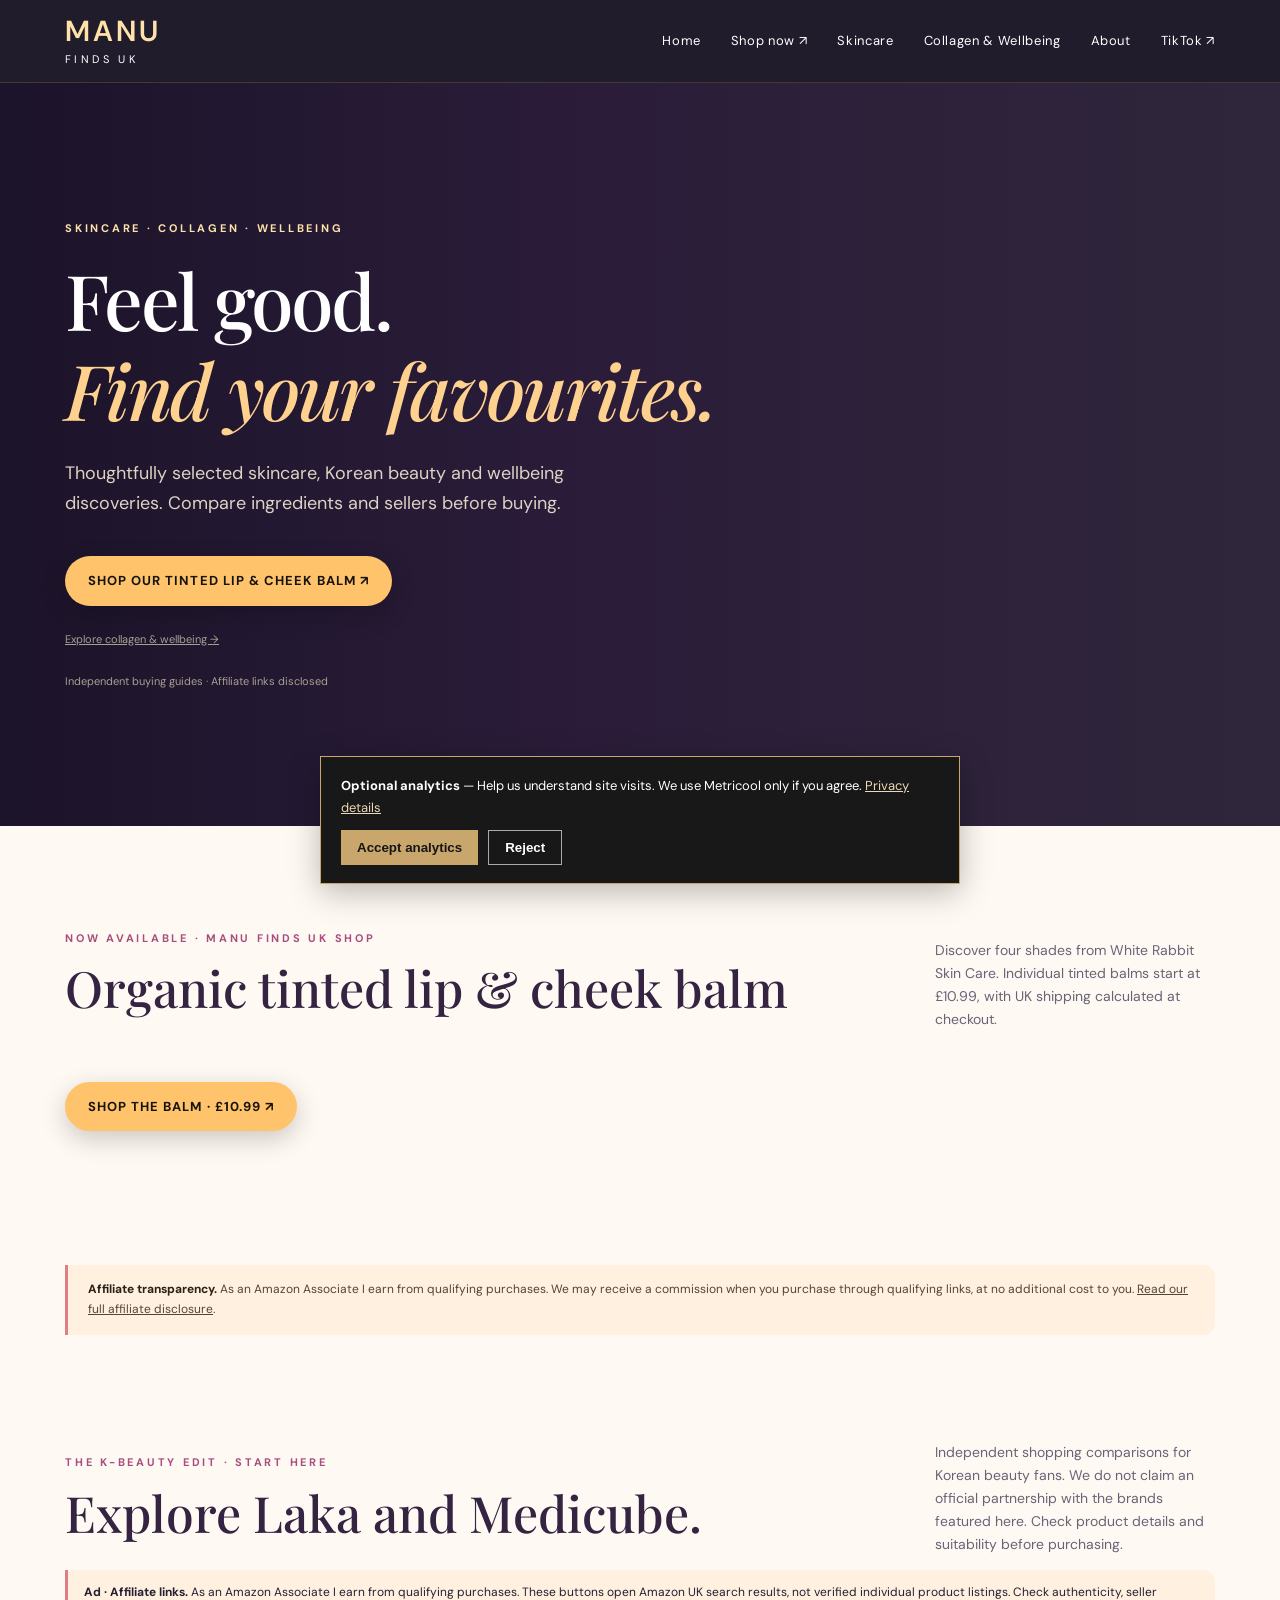
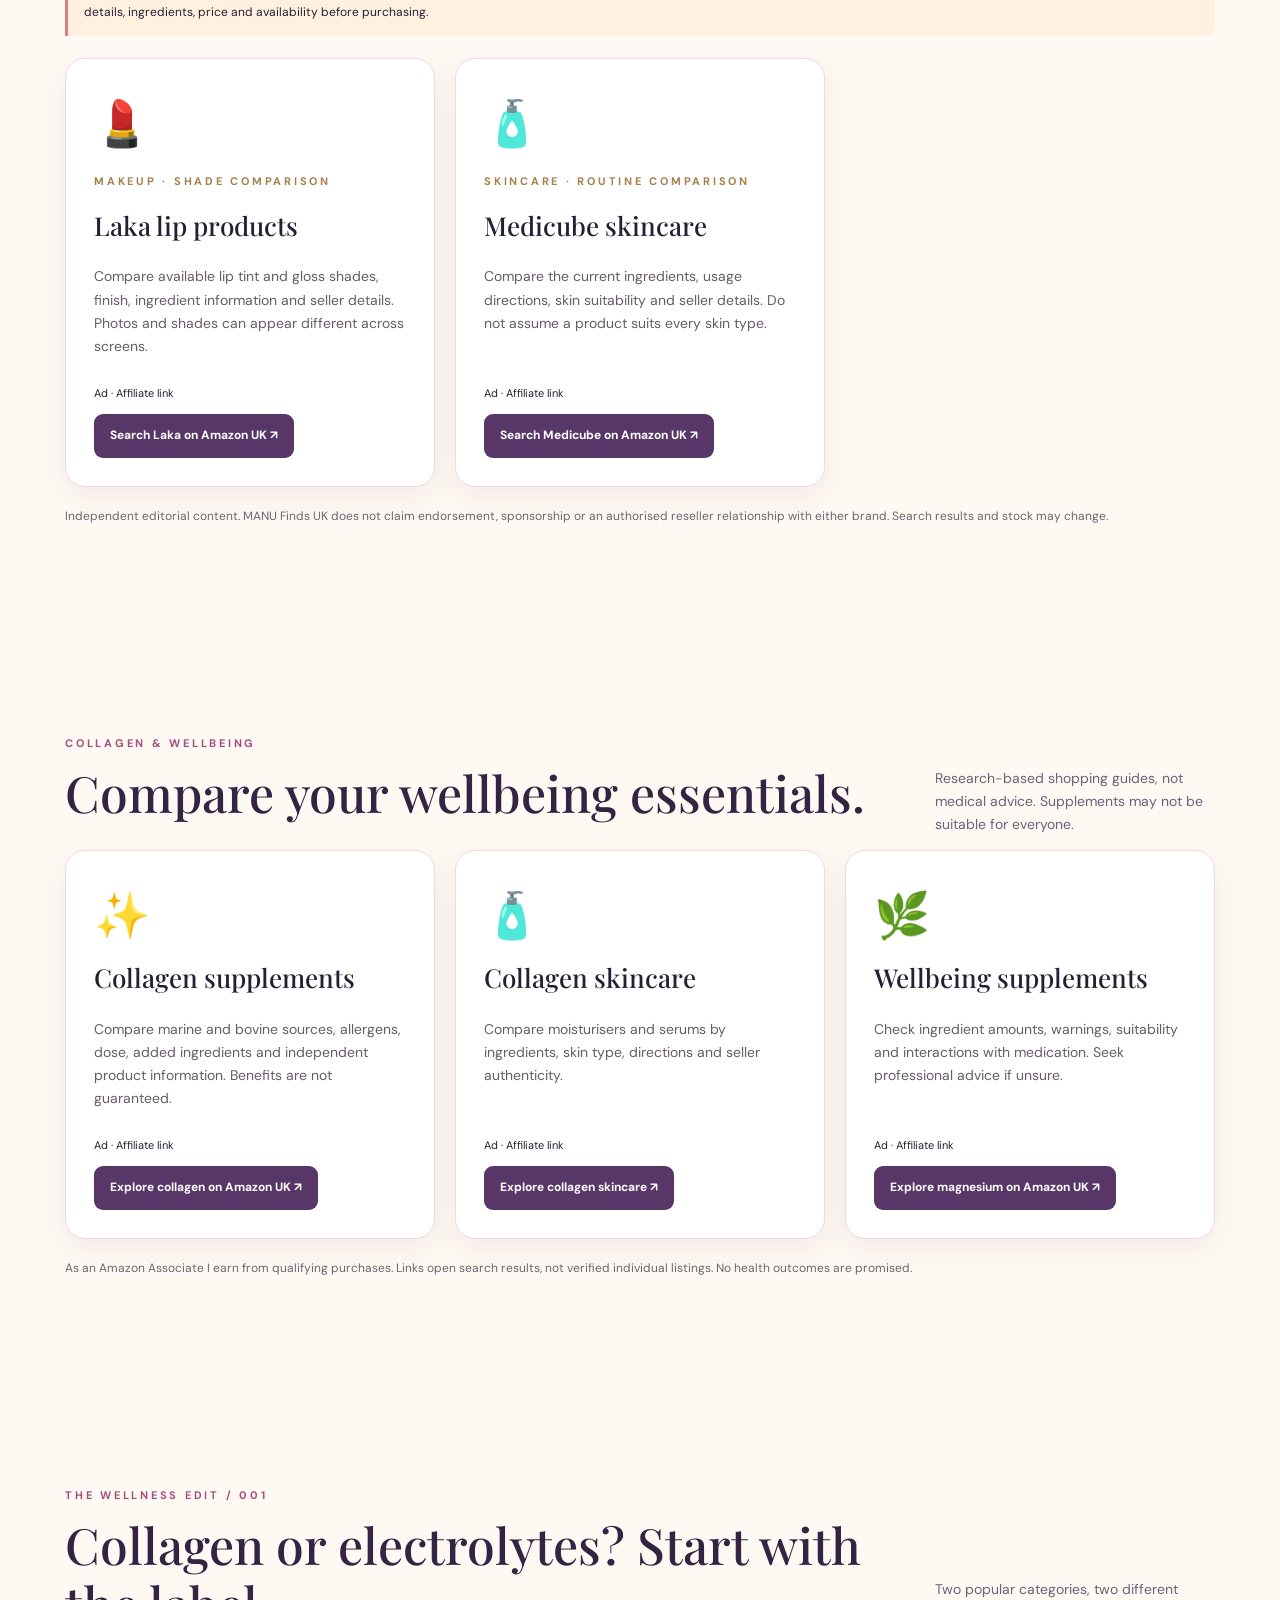
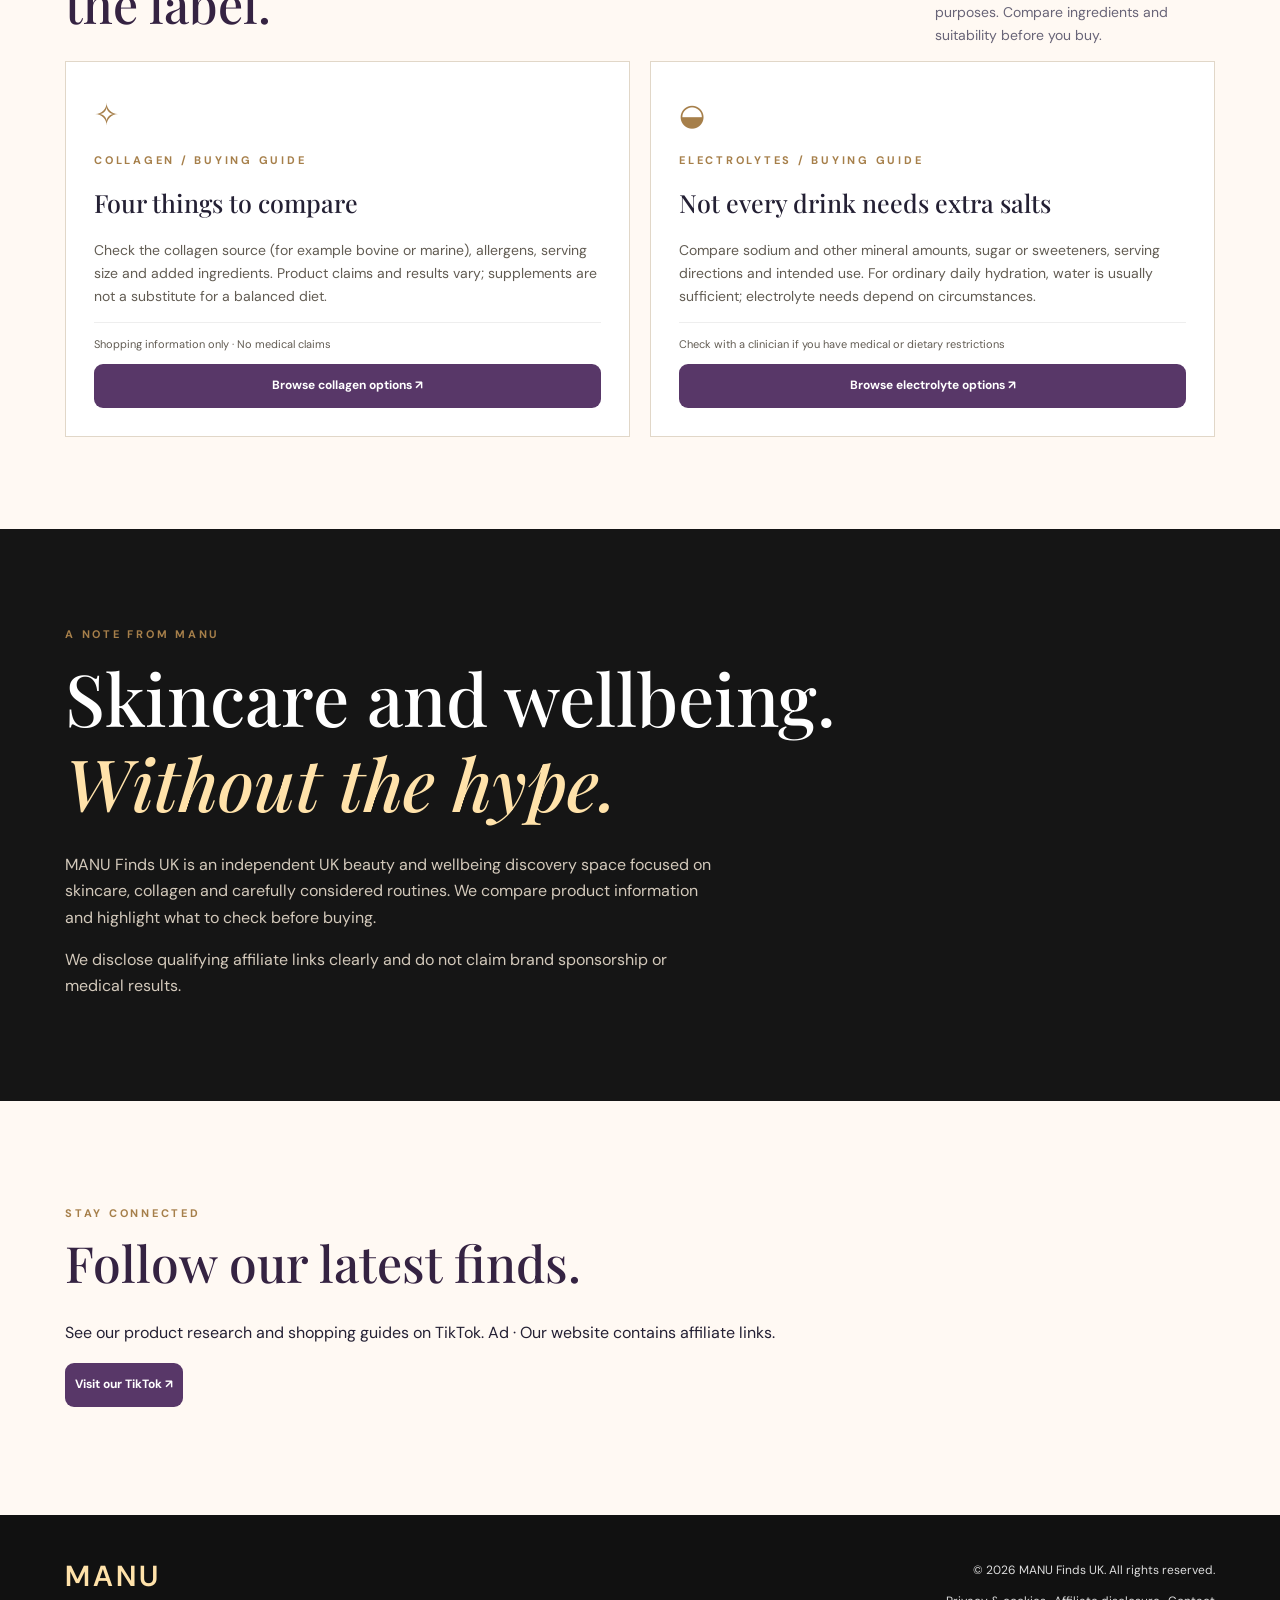
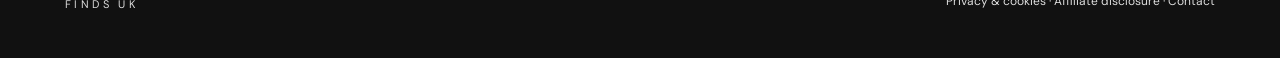
==== commit d63c4f63: "Add prominent Shopify store shopping links to MANU Finds UK" ====
--- a/index.html
+++ b/index.html
@@ -10,10 +10,10 @@
 </head>
 <body>
 <a class="skip" href="#main">Skip to content</a>
-<header class="site-header"><div class="wrap nav"><a class="logo" href="#top" aria-label="MANU Finds UK home"><strong>MANU</strong><span>FINDS UK</span></a><button class="menu-toggle" type="button" aria-expanded="false" aria-controls="main-nav">Menu ☰</button><nav id="main-nav" aria-label="Main navigation"><a href="#top">Home</a><a href="#k-beauty">Skincare</a><a href="#collagen">Collagen & Wellbeing</a><a href="#about">About</a><a href="https://www.tiktok.com/@adutza780" target="_blank" rel="noopener noreferrer">TikTok ↗</a></nav></div></header>
+<header class="site-header"><div class="wrap nav"><a class="logo" href="#top" aria-label="MANU Finds UK home"><strong>MANU</strong><span>FINDS UK</span></a><button class="menu-toggle" type="button" aria-expanded="false" aria-controls="main-nav">Menu ☰</button><nav id="main-nav" aria-label="Main navigation"><a href="#top">Home</a><a href="https://ntr8m2-dk.myshopify.com" target="_blank" rel="noopener noreferrer">Shop now ↗</a><a href="#k-beauty">Skincare</a><a href="#collagen">Collagen & Wellbeing</a><a href="#about">About</a><a href="https://www.tiktok.com/@adutza780" target="_blank" rel="noopener noreferrer">TikTok ↗</a></nav></div></header>
 <main id="main">
-<section class="hero hero-photo" id="top"><div class="wrap hero-inner"><p class="eyebrow">SKINCARE · COLLAGEN · WELLBEING</p><h1>Feel good.<br><em>Find your favourites.</em></h1><p>Thoughtfully selected skincare, Korean beauty and wellbeing discoveries. Compare ingredients and sellers before buying.</p><a class="btn" href="#k-beauty">Explore skincare ↗</a><p class="hero-note"><a href="#collagen">Explore collagen & wellbeing →</a></p><p class="hero-note">Independent buying guides · Affiliate links disclosed</p></div></section>
-<section class="disclosure wrap" aria-label="Affiliate disclosure"><strong>Affiliate transparency.</strong> As an Amazon Associate I earn from qualifying purchases. We may receive a commission when you purchase through qualifying links, at no additional cost to you. <a href="disclosure.html">Read our full affiliate disclosure</a>.</section>
+<section class="hero hero-photo" id="top"><div class="wrap hero-inner"><p class="eyebrow">SKINCARE · COLLAGEN · WELLBEING</p><h1>Feel good.<br><em>Find your favourites.</em></h1><p>Thoughtfully selected skincare, Korean beauty and wellbeing discoveries. Compare ingredients and sellers before buying.</p><a class="btn" href="https://ntr8m2-dk.myshopify.com" target="_blank" rel="noopener noreferrer">Shop our tinted lip &amp; cheek balm ↗</a><p class="hero-note"><a href="#collagen">Explore collagen & wellbeing →</a></p><p class="hero-note">Independent buying guides · Affiliate links disclosed</p></div></section>
+<section class="section wrap" id="shop"><div class="section-top"><div><p class="eyebrow">NOW AVAILABLE · MANU FINDS UK SHOP</p><h2>Organic tinted lip &amp; cheek balm</h2></div><p>Discover four shades from White Rabbit Skin Care. Individual tinted balms start at £10.99, with UK shipping calculated at checkout.</p></div><p><a class="btn" href="https://ntr8m2-dk.myshopify.com" target="_blank" rel="noopener noreferrer">Shop the balm · £10.99 ↗</a></p></section><section class="disclosure wrap" aria-label="Affiliate disclosure"><strong>Affiliate transparency.</strong> As an Amazon Associate I earn from qualifying purchases. We may receive a commission when you purchase through qualifying links, at no additional cost to you. <a href="disclosure.html">Read our full affiliate disclosure</a>.</section>
 <section class="section wrap" id="k-beauty" aria-label="Korean beauty buying guide"><div class="section-top"><div><p class="eyebrow">THE K-BEAUTY EDIT · START HERE</p><h2>Explore Laka and Medicube.</h2></div><p>Independent shopping comparisons for Korean beauty fans. We do not claim an official partnership with the brands featured here. Check product details and suitability before purchasing.</p></div><p class="products-note"><strong>Ad · Affiliate links.</strong> As an Amazon Associate I earn from qualifying purchases. These buttons open Amazon UK search results, not verified individual product listings. Check authenticity, seller details, ingredients, price and availability before purchasing.</p><div class="quick-picks-grid"><article class="quick-pick"><span class="quick-pick-icon" aria-hidden="true">💄</span><p class="eyebrow">MAKEUP · SHADE COMPARISON</p><h3>Laka lip products</h3><p>Compare available lip tint and gloss shades, finish, ingredient information and seller details. Photos and shades can appear different across screens.</p><span class="affiliate-label">Ad · Affiliate link</span><a class="pick-link" href="https://www.amazon.co.uk/s?k=Laka+lip+tint&amp;tag=manufindsuk-21" target="_blank" rel="sponsored noopener noreferrer">Search Laka on Amazon UK ↗</a></article><article class="quick-pick"><span class="quick-pick-icon" aria-hidden="true">🧴</span><p class="eyebrow">SKINCARE · ROUTINE COMPARISON</p><h3>Medicube skincare</h3><p>Compare the current ingredients, usage directions, skin suitability and seller details. Do not assume a product suits every skin type.</p><span class="affiliate-label">Ad · Affiliate link</span><a class="pick-link" href="https://www.amazon.co.uk/s?k=Medicube+skincare&amp;tag=manufindsuk-21" target="_blank" rel="sponsored noopener noreferrer">Search Medicube on Amazon UK ↗</a></article></div><p class="quick-disclosure">Independent editorial content. MANU Finds UK does not claim endorsement, sponsorship or an authorised reseller relationship with either brand. Search results and stock may change.</p></section>
 <section class="section wrap" id="collagen"><div class="section-top"><div><p class="eyebrow">COLLAGEN & WELLBEING</p><h2>Compare your wellbeing essentials.</h2></div><p>Research-based shopping guides, not medical advice. Supplements may not be suitable for everyone.</p></div><div class="quick-picks-grid"><article class="quick-pick"><span class="quick-pick-icon" aria-hidden="true">✨</span><h3>Collagen supplements</h3><p>Compare marine and bovine sources, allergens, dose, added ingredients and independent product information. Benefits are not guaranteed.</p><span class="affiliate-label">Ad · Affiliate link</span><a class="pick-link" href="https://www.amazon.co.uk/s?k=collagen+supplements&amp;tag=manufindsuk-21" target="_blank" rel="sponsored noopener noreferrer">Explore collagen on Amazon UK ↗</a></article><article class="quick-pick"><span class="quick-pick-icon" aria-hidden="true">🧴</span><h3>Collagen skincare</h3><p>Compare moisturisers and serums by ingredients, skin type, directions and seller authenticity.</p><span class="affiliate-label">Ad · Affiliate link</span><a class="pick-link" href="https://www.amazon.co.uk/s?k=collagen+skincare+moisturiser&amp;tag=manufindsuk-21" target="_blank" rel="sponsored noopener noreferrer">Explore collagen skincare ↗</a></article><article class="quick-pick"><span class="quick-pick-icon" aria-hidden="true">🌿</span><h3>Wellbeing supplements</h3><p>Check ingredient amounts, warnings, suitability and interactions with medication. Seek professional advice if unsure.</p><span class="affiliate-label">Ad · Affiliate link</span><a class="pick-link" href="https://www.amazon.co.uk/s?k=magnesium+supplements&amp;tag=manufindsuk-21" target="_blank" rel="sponsored noopener noreferrer">Explore magnesium on Amazon UK ↗</a></article></div><p class="quick-disclosure">As an Amazon Associate I earn from qualifying purchases. Links open search results, not verified individual listings. No health outcomes are promised.</p></section><section class="section wrap" id="wellness-guide"><div class="section-top"><div><p class="eyebrow">THE WELLNESS EDIT / 001</p><h2>Collagen or electrolytes? Start with the label.</h2></div><p>Two popular categories, two different purposes. Compare ingredients and suitability before you buy.</p></div><div class="article-grid"><article class="article"><span class="article-icon" aria-hidden="true">✧</span><p class="eyebrow">COLLAGEN / BUYING GUIDE</p><h3>Four things to compare</h3><p>Check the collagen source (for example bovine or marine), allergens, serving size and added ingredients. Product claims and results vary; supplements are not a substitute for a balanced diet.</p><p class="article-foot">Shopping information only · No medical claims</p><a class="pick-link" href="#products">Browse collagen options ↗</a></article><article class="article"><span class="article-icon" aria-hidden="true">◒</span><p class="eyebrow">ELECTROLYTES / BUYING GUIDE</p><h3>Not every drink needs extra salts</h3><p>Compare sodium and other mineral amounts, sugar or sweeteners, serving directions and intended use. For ordinary daily hydration, water is usually sufficient; electrolyte needs depend on circumstances.</p><p class="article-foot">Check with a clinician if you have medical or dietary restrictions</p><a class="pick-link" href="#products">Browse electrolyte options ↗</a></article></div></section>
 <section class="about" id="about"><div class="wrap about-inner"><p class="eyebrow">A NOTE FROM MANU</p><h2>Skincare and wellbeing.<br><em>Without the hype.</em></h2><p>MANU Finds UK is an independent UK beauty and wellbeing discovery space focused on skincare, collagen and carefully considered routines. We compare product information and highlight what to check before buying.</p><p>We disclose qualifying affiliate links clearly and do not claim brand sponsorship or medical results.</p></div></section>
